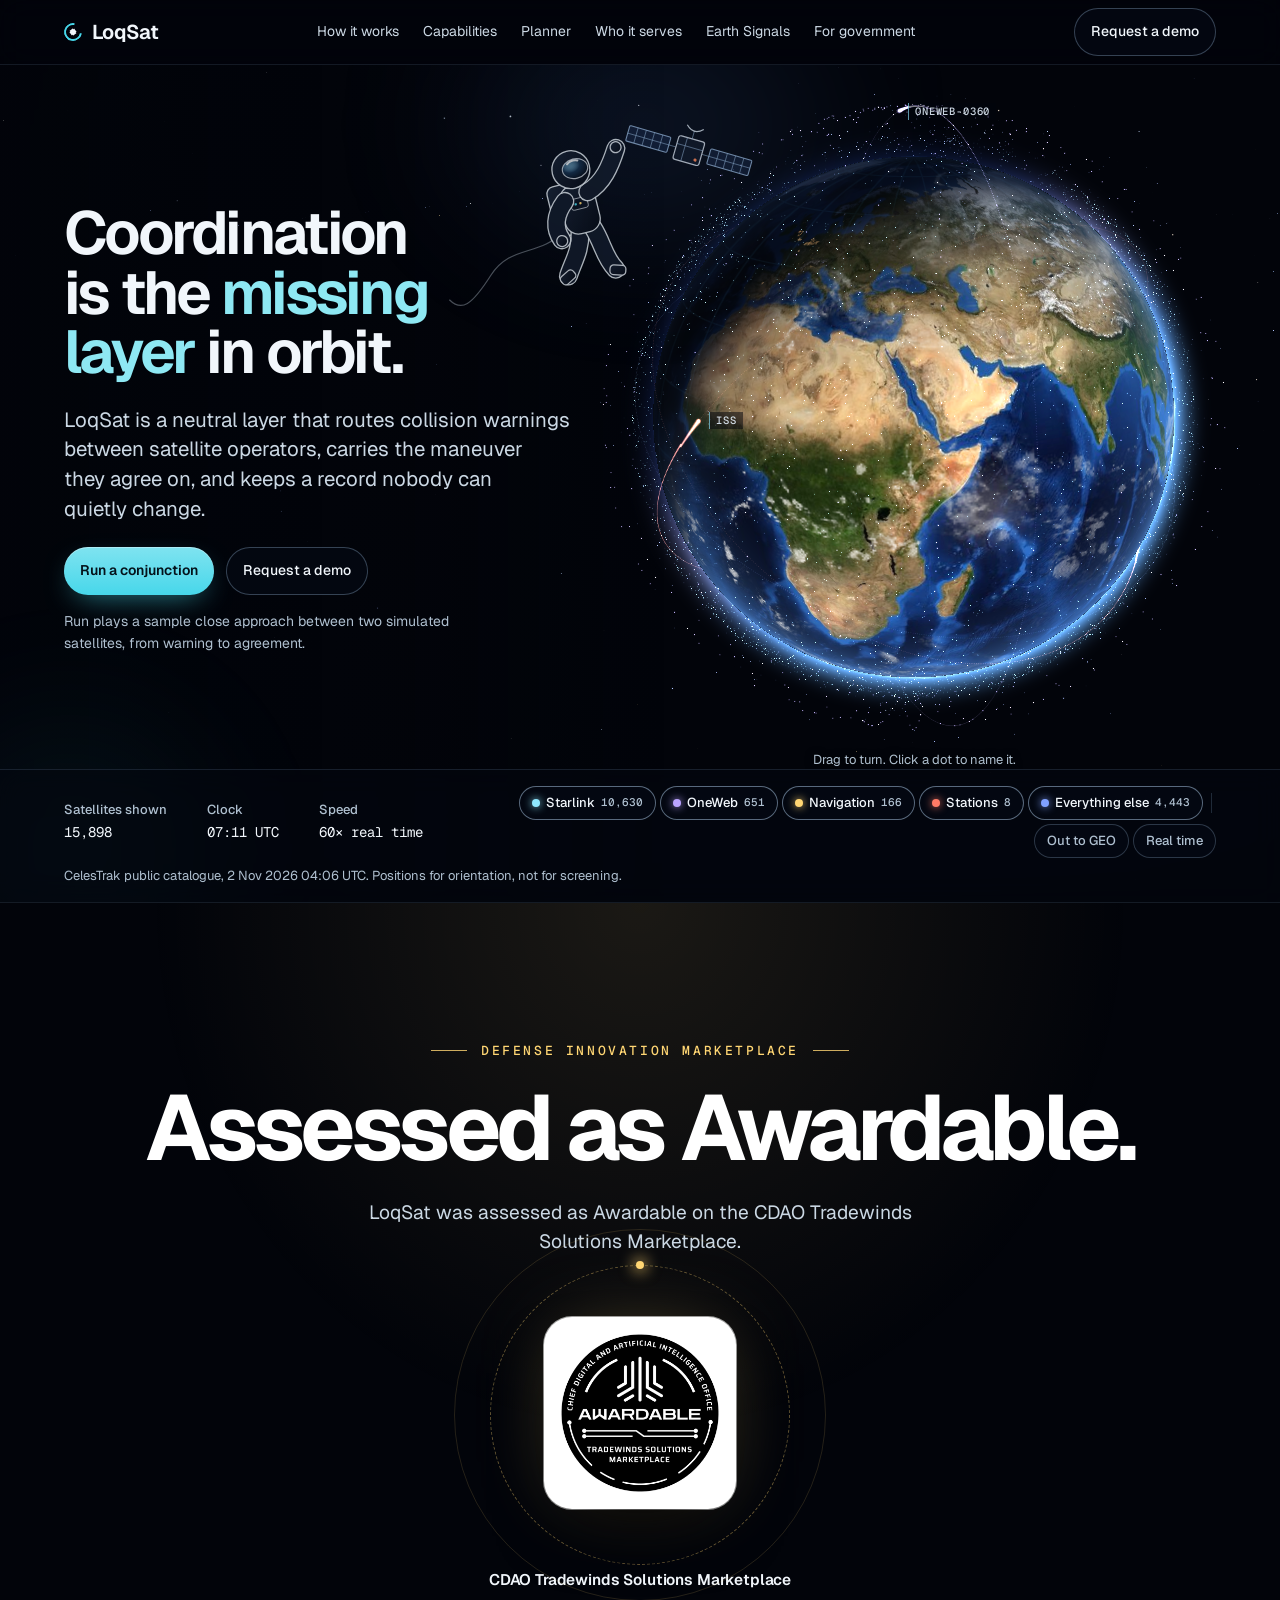
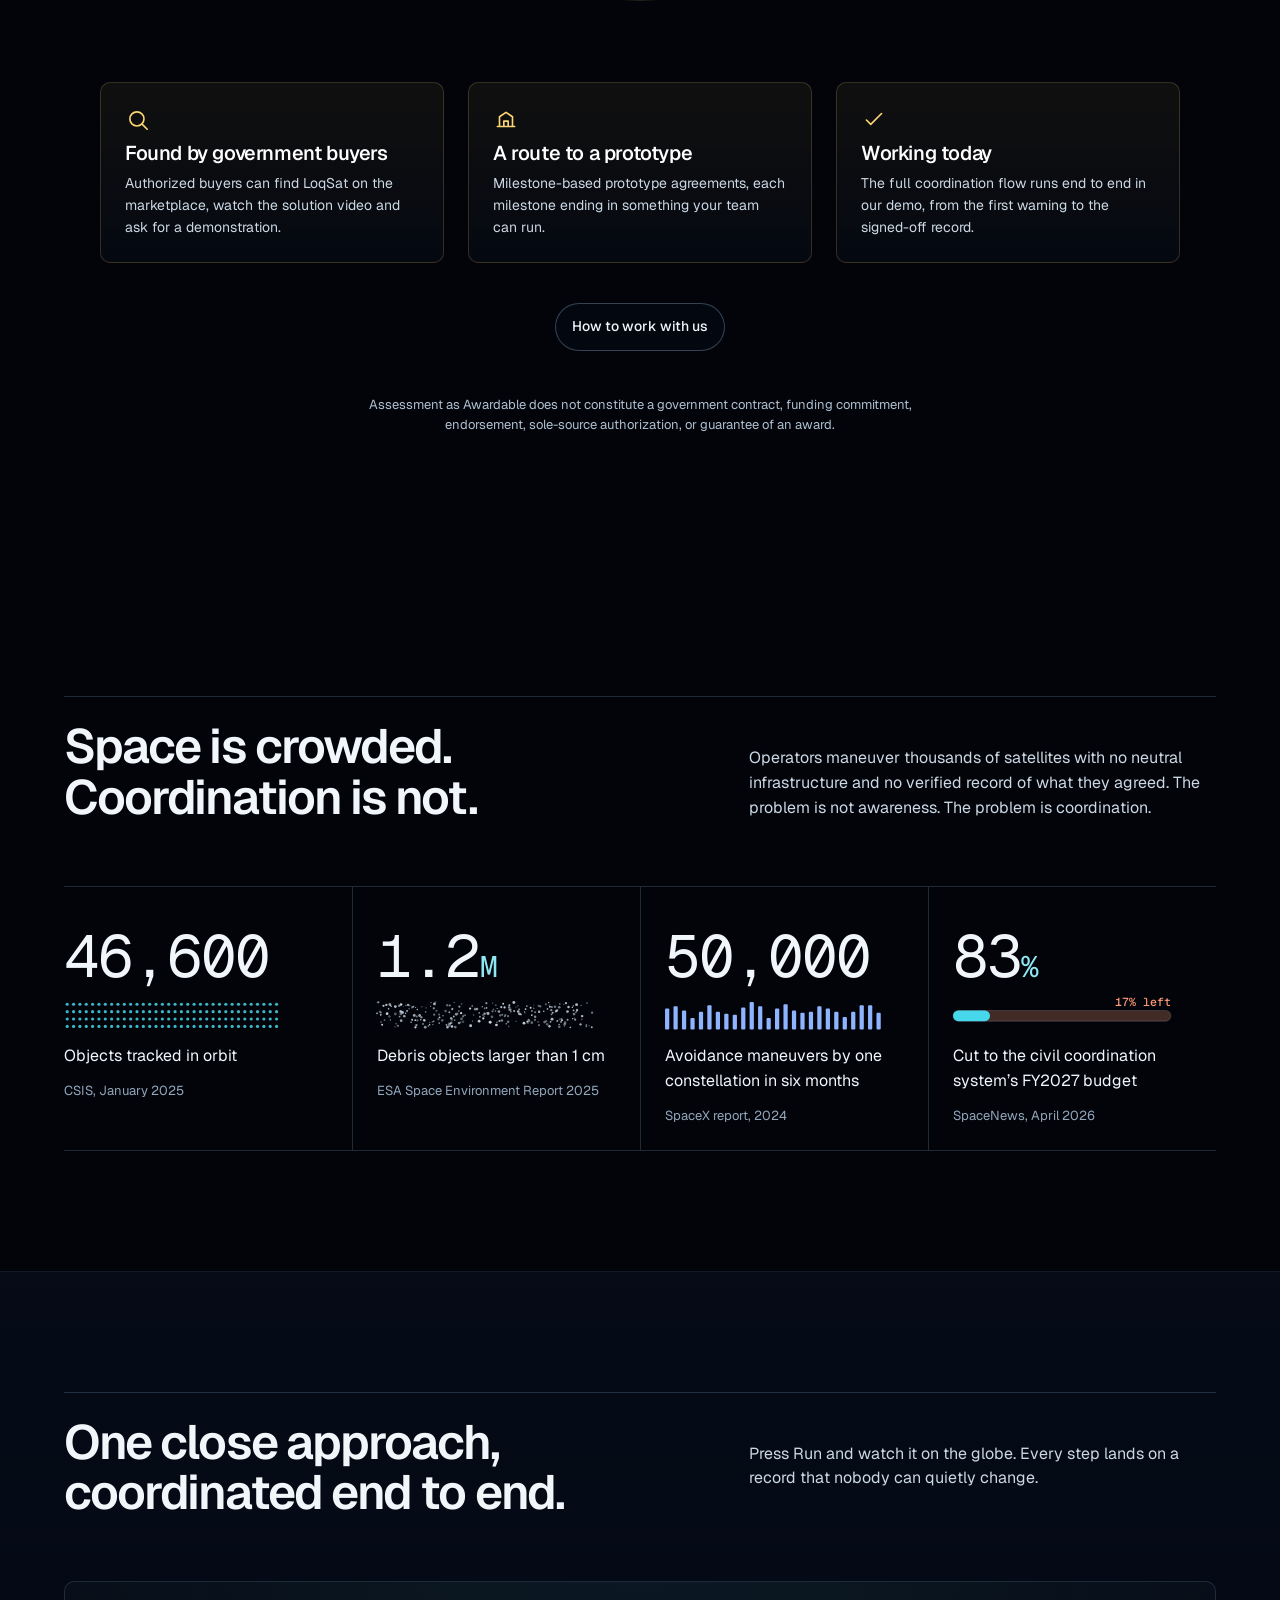
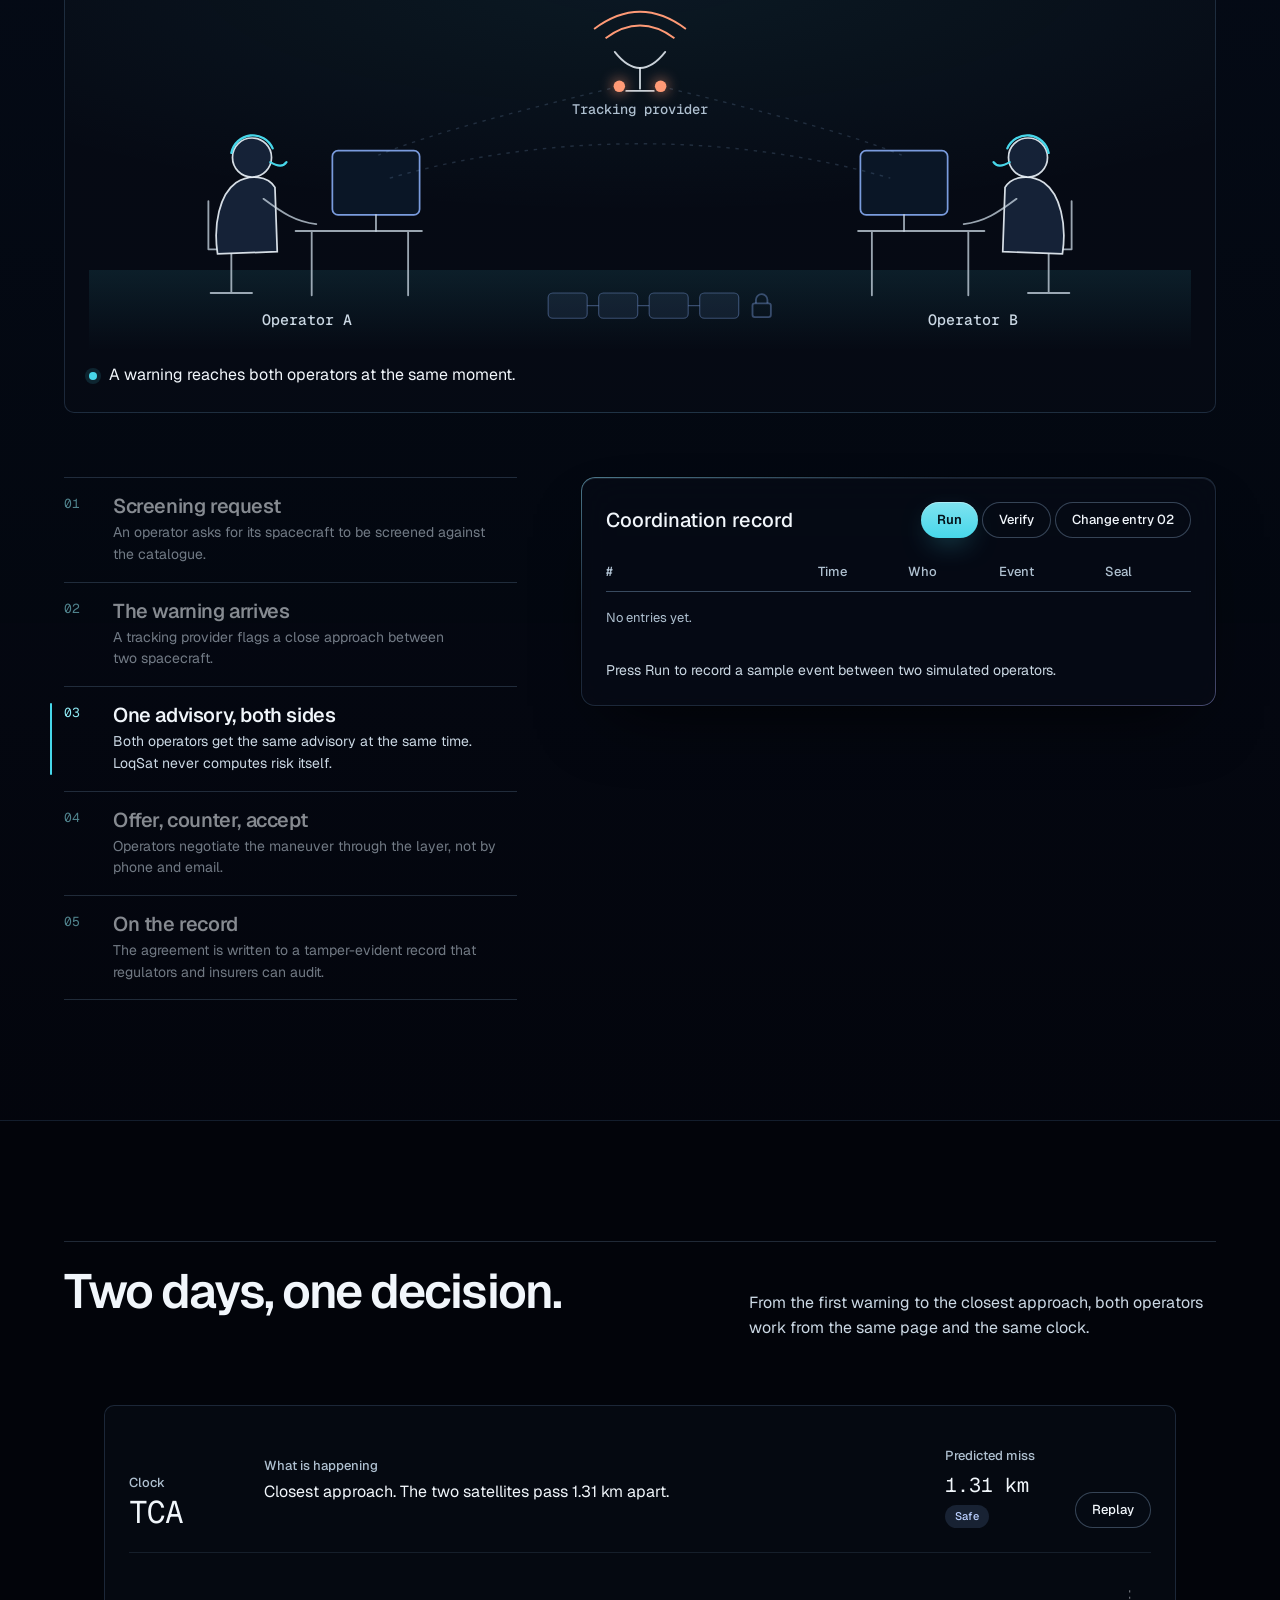
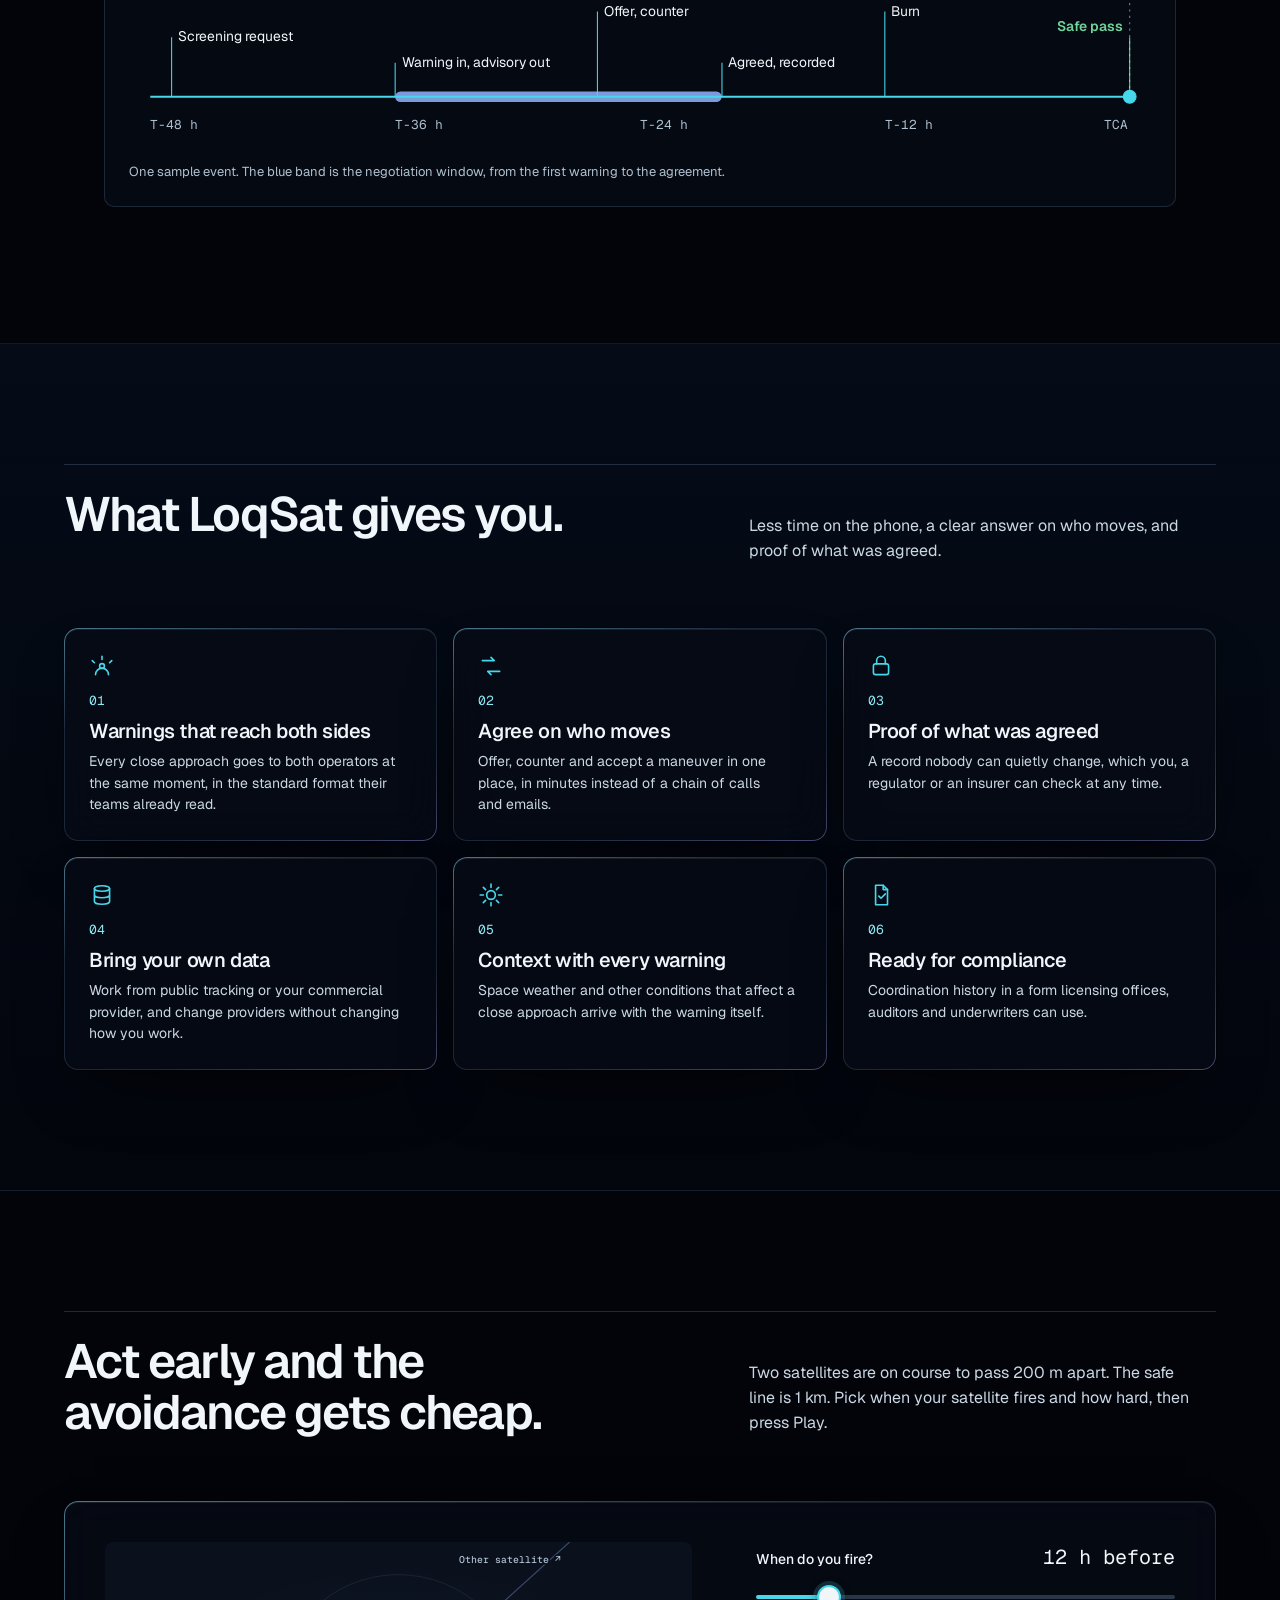
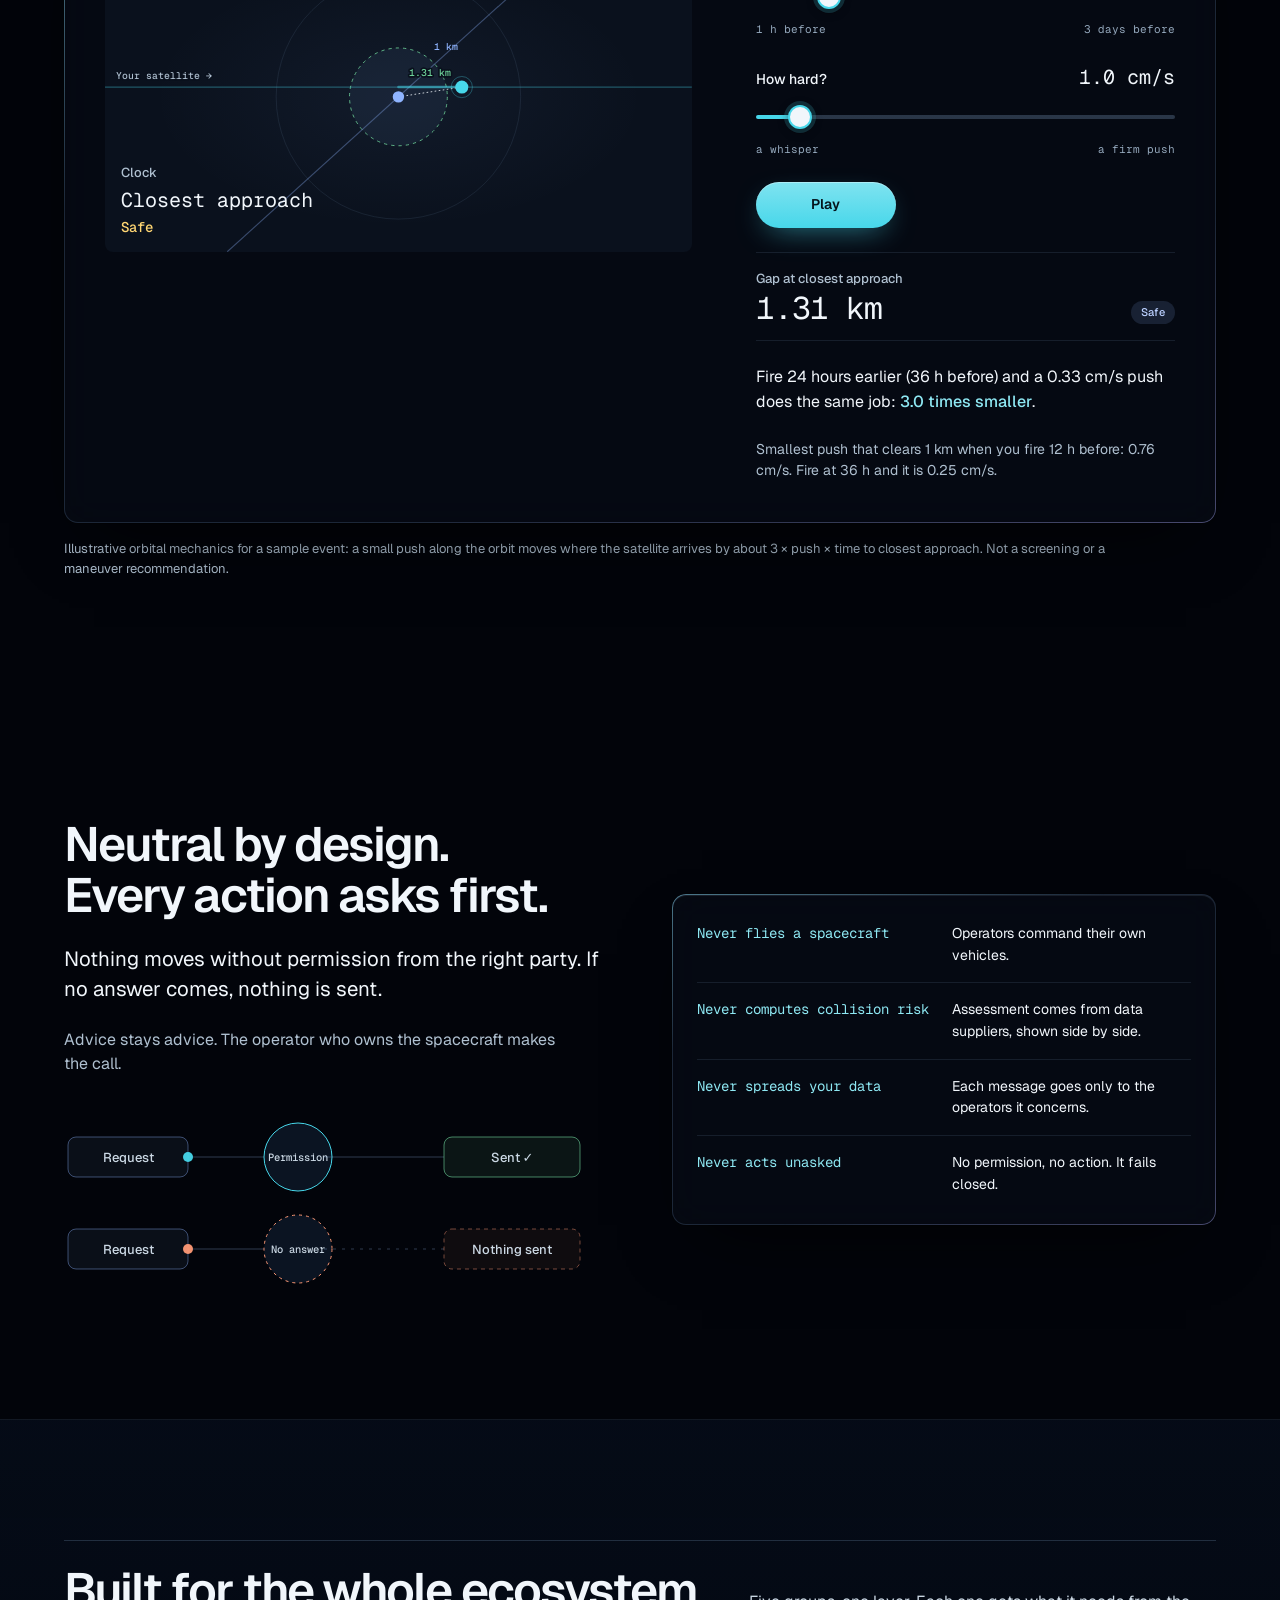
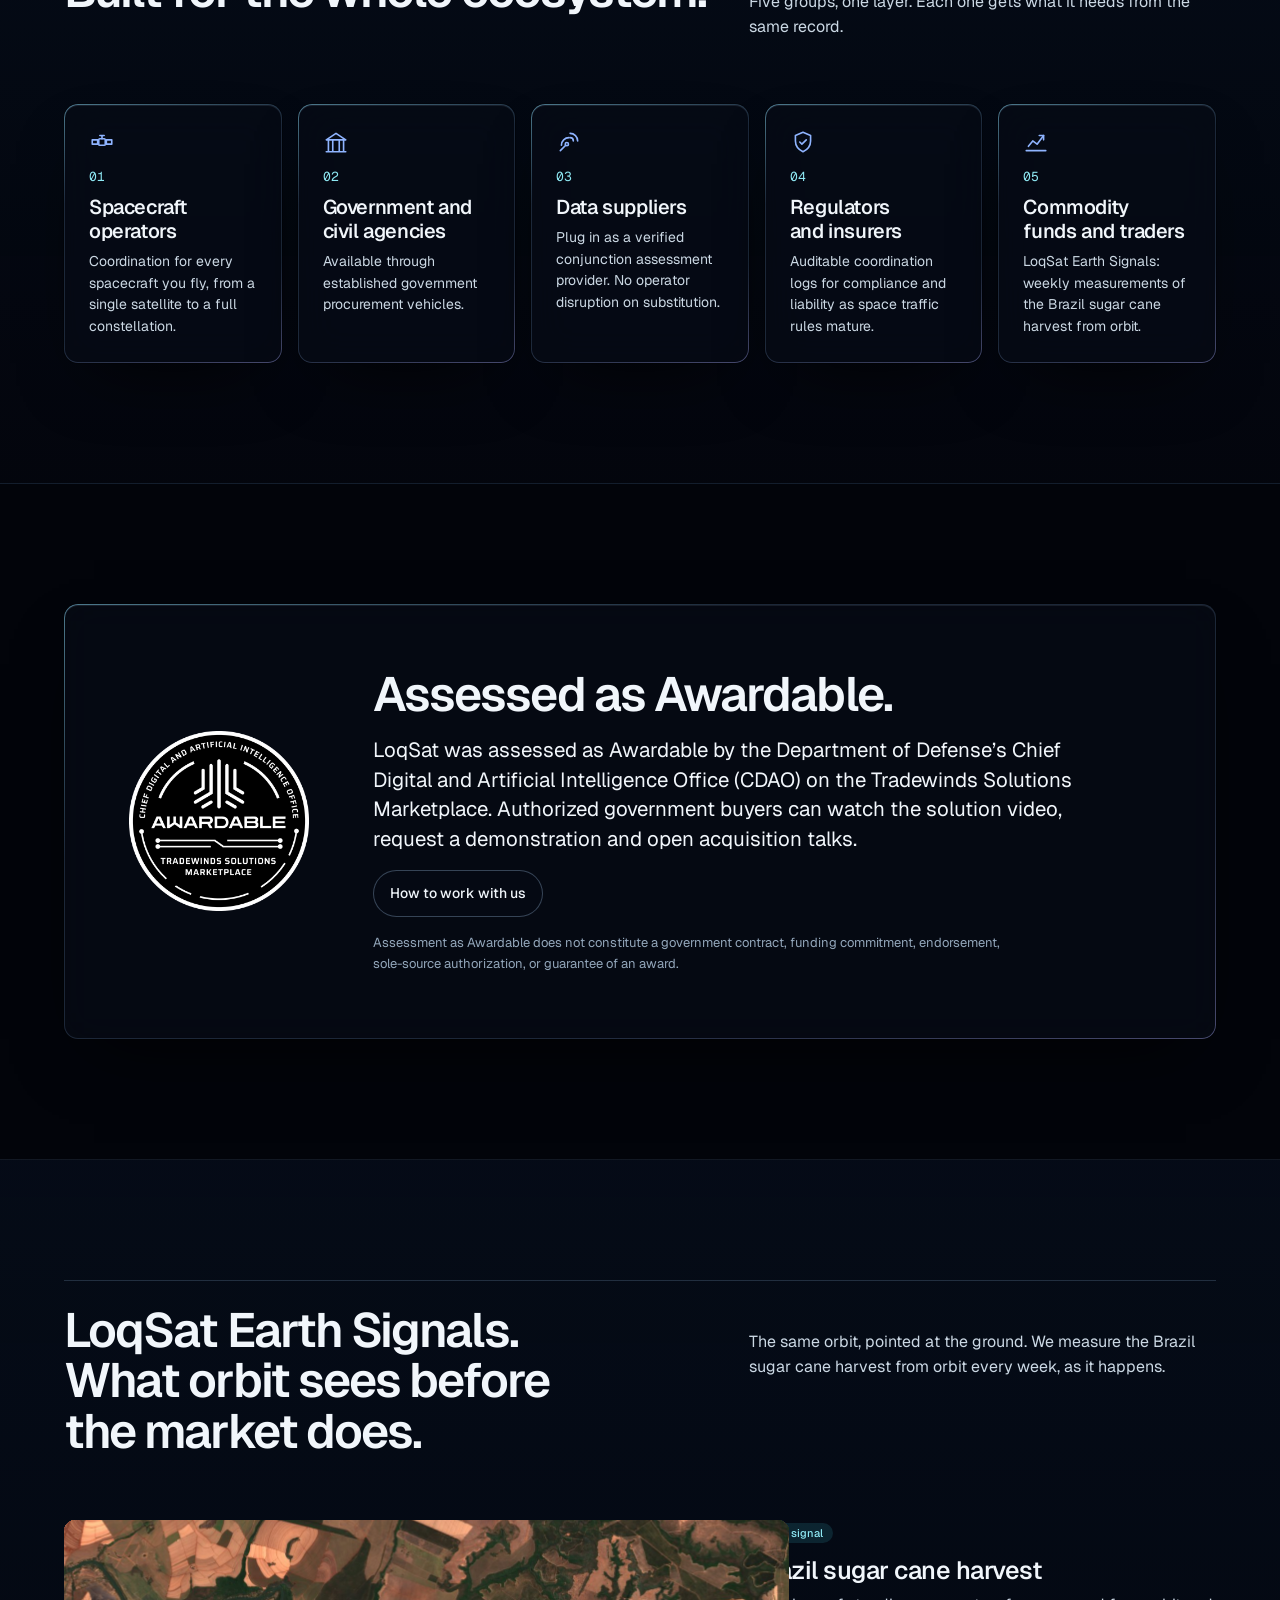
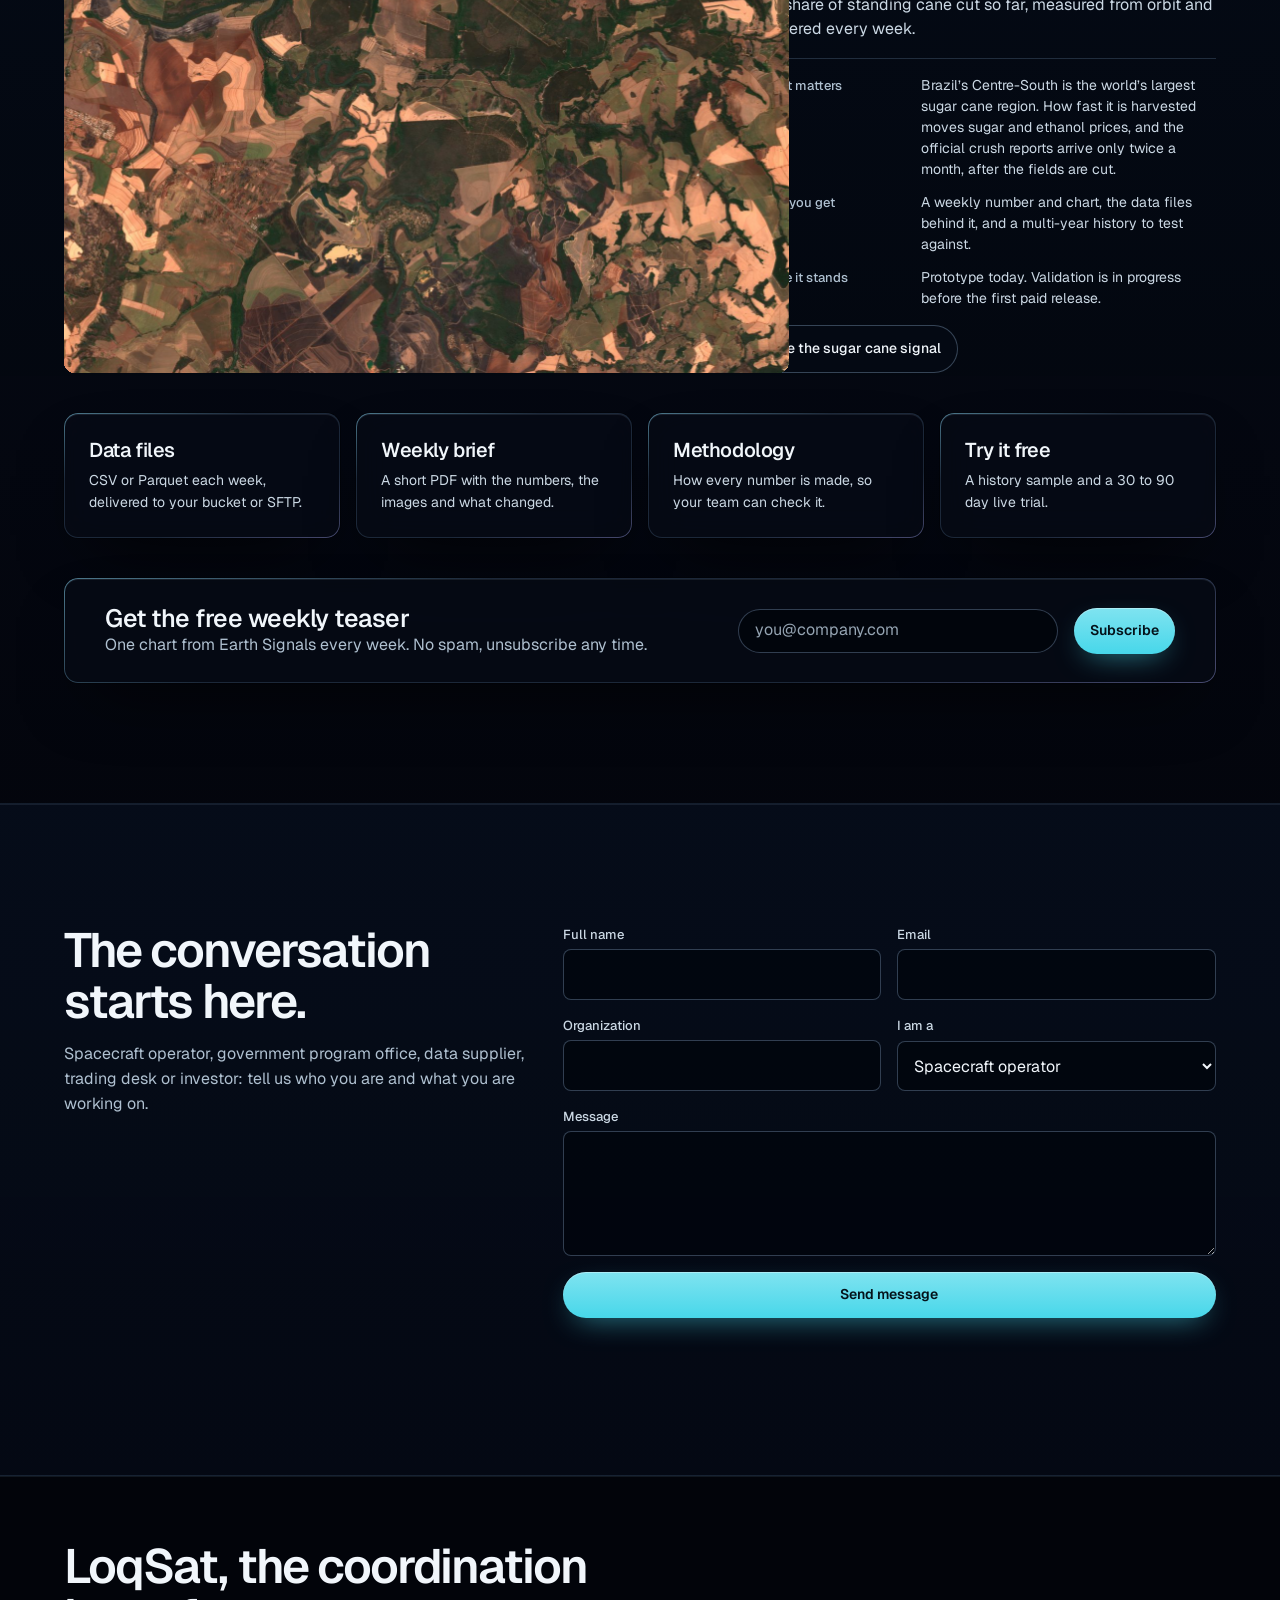
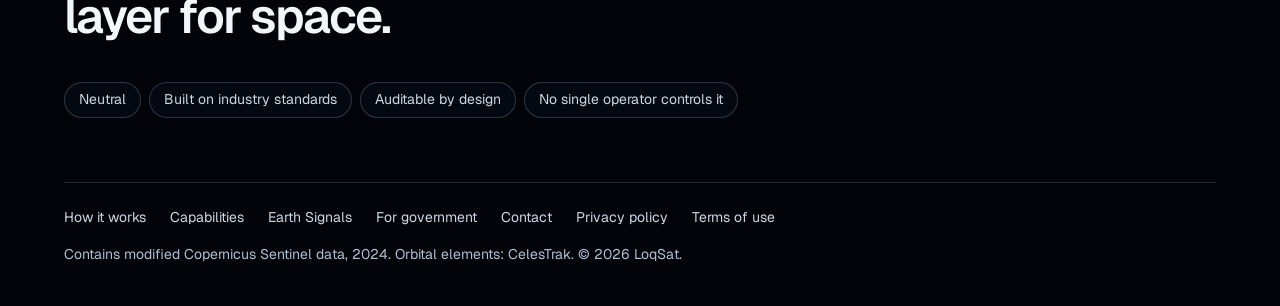
==== index.html @ 79ad4195 "Preview: livelier homepage, fuller government and Earth Signals pages (loqsat-platform PR #17)" ====
<!doctype html>
<html lang="en">
<head>
<meta charset="utf-8">
<meta name="viewport" content="width=device-width, initial-scale=1, viewport-fit=cover">
<meta name="theme-color" content="#02040a">
<meta name="description" content="LoqSat is a neutral coordination layer for space: collision warnings routed, maneuvers agreed, every step on the record. Plus LoqSat Earth Signals, weekly measurements of the Earth from orbit.">
<link rel="preconnect" href="https://fonts.googleapis.com">
<link rel="stylesheet" href="https://fonts.googleapis.com/css2?family=Geist:wght@400..700&family=Geist+Mono:wght@400;500&display=swap">
<link rel="icon" href="data:,">
<link rel="stylesheet" href="styles.css">
<title>LoqSat | The Coordination Layer for Space</title>
</head>
<body>

<a class="skip" href="#main">Skip to content</a>
<header class="nav">
  <div class="container">
    <a class="wordmark" href="index.html">LoqSat</a>
    <nav aria-label="Main"><ul>
      <li><a href="#how">How it works</a></li>
      <li><a href="index.html#platform">Capabilities</a></li>
      <li><a href="#plan">Planner</a></li>
      <li><a href="#who">Who it serves</a></li>
      <li><a href="signals.html">Earth Signals</a></li>
      <li><a href="government.html">For government</a></li>
    </ul></nav>
    <a class="btn" href="#contact">Request a demo</a>
  </div>
</header>

<main id="main">
  <!-- HERO -->
  <section class="hero" aria-labelledby="hero-h">
    <div class="hero-art" aria-hidden="true">
      <div class="haze haze--a"></div><div class="haze haze--b"></div>
      <svg class="spacewalk" viewBox="0 0 440 340" focusable="false">
        <defs>
          <radialGradient id="visor" cx="35%" cy="30%" r="80%"><stop offset="0" stop-color="#8fd9ff" stop-opacity="0.55"/><stop offset="0.45" stop-color="#16324f"/><stop offset="1" stop-color="#050a14"/></radialGradient>
          <linearGradient id="suit" x1="0" y1="0" x2="1" y2="1"><stop offset="0" stop-color="#1a2638"/><stop offset="1" stop-color="#070d18"/></linearGradient>
          <path id="arm-r" d="M20 -12 C 48 -20 66 -44 82 -70"/>
          <path id="arm-l" d="M-20 -6 C -42 12 -48 34 -40 54"/>
          <path id="leg-r" d="M14 46 C 24 76 20 98 34 122"/>
          <path id="leg-l" d="M-8 48 C -14 78 -30 92 -44 114"/>
        </defs>
        <g class="tether"><path d="M128 228 C 86 270 40 250 8 300 S -40 360 -60 340"/></g>
        <g class="sat-float"><g transform="translate(332 96) rotate(16)">
          <g class="panel"><rect x="-104" y="-13" width="70" height="26" rx="2"/><path d="M-90 -13v26M-76 -13v26M-62 -13v26M-48 -13v26M-104 0h70"/></g>
          <g class="panel"><rect x="34" y="-13" width="70" height="26" rx="2"/><path d="M48 -13v26M62 -13v26M76 -13v26M90 -13v26M34 0h70"/></g>
          <path class="line" d="M-34 0h12M22 0h12"/>
          <rect class="body" x="-22" y="-20" width="44" height="40" rx="4"/>
          <path class="line" d="M-22 -6h44M-8 -20v40"/>
          <path class="line" d="M0 -20v-14"/><path class="dish" d="M-14 -40 Q0 -26 14 -40"/>
          <circle class="blink" cx="14" cy="12" r="2.6"/>
        </g></g>
        <g class="astro-float"><g transform="translate(150 180) rotate(-14)">
          <rect class="pack" x="-46" y="-34" width="64" height="84" rx="12"/>
          <use href="#leg-l" class="tube-o"/><use href="#leg-l" class="tube-i"/>
          <use href="#leg-r" class="tube-o"/><use href="#leg-r" class="tube-i"/>
          <rect class="boot" x="-58" y="108" width="26" height="16" rx="6" transform="rotate(-28 -45 116)"/>
          <rect class="boot" x="24" y="116" width="26" height="16" rx="6" transform="rotate(18 37 124)"/>
          <rect class="torso" x="-28" y="-28" width="58" height="80" rx="22"/>
          <rect class="panel-c" x="-12" y="-6" width="28" height="18" rx="4"/>
          <circle class="led" cx="-4" cy="3" r="2"/><circle class="led led--b" cx="4" cy="3" r="2"/>
          <use href="#arm-l" class="tube-o"/><use href="#arm-l" class="tube-i"/>
          <circle class="glove" cx="-40" cy="56" r="9"/>
          <g class="reach"><use href="#arm-r" class="tube-o"/><use href="#arm-r" class="tube-i"/><circle class="glove" cx="82" cy="-72" r="9"/></g>
          <circle class="helmet" cx="2" cy="-54" r="31"/>
          <ellipse class="visor" cx="9" cy="-54" rx="21" ry="16" fill="url(#visor)"/>
          <path class="glint" d="M-2 -64 Q6 -70 16 -66"/>
        </g></g>
        <g class="specks"><circle cx="40" cy="40" r="1.4"/><circle cx="250" cy="22" r="1"/><circle cx="410" cy="200" r="1.3"/><circle cx="300" cy="300" r="1"/><circle cx="90" cy="120" r="0.9"/></g>
      </svg>
    </div>
    <div class="container hero-grid">
      <div class="hero-copy">
        <h1 id="hero-h">Coordination is the <em>missing layer</em> in orbit.</h1>
        <p class="lead">LoqSat is a neutral layer that routes collision warnings between satellite operators, carries the maneuver they agree on, and keeps a record nobody can quietly change.</p>
        <div class="actions">
          <button class="btn btn--primary" type="button" data-run>Run a conjunction</button>
          <a class="btn" href="#contact">Request a demo</a>
        </div>
        <p class="run-note">Run plays a sample close approach between two simulated satellites, from warning to agreement.</p>
      </div>
      <div class="globe-wrap" id="globe-wrap">
        <canvas id="globe" tabindex="0" role="img" aria-label="A 3D Earth with every active satellite in the public CelesTrak catalogue, lit by the real position of the sun. Drag or use the arrow keys to turn it. Click a dot to name it."></canvas>
        <div class="tag" id="tag" aria-live="polite"></div>
        <div class="globe-caption" id="globe-caption" aria-live="polite"><span class="step" id="cap-step"></span><span class="now" id="cap-now"></span><span class="key"><i aria-hidden="true"></i>Closest approach</span></div>
        <p class="globe-fallback">This view needs WebGL.</p>
        <p class="globe-hint">Drag to turn. Click a dot to name it.</p>
      </div>
    </div>
    <div class="hero-bar">
      <div class="container">
        <div class="bar-stats" aria-live="polite">
          <div><span class="label">Satellites shown</span><span class="measure" id="globe-count">0</span></div>
          <div><span class="label">Clock</span><span class="measure" id="globe-clock">00:00 UTC</span></div>
          <div><span class="label">Speed</span><span class="measure" id="globe-speed">60× real time</span></div>
        </div>
        <div class="chips" role="group" aria-label="Satellite groups">
          <button class="chip" type="button" data-group="starlink" aria-pressed="true" style="--dot: #8FE8FF">Starlink <span class="measure"></span></button>
          <button class="chip" type="button" data-group="oneweb" aria-pressed="true" style="--dot: #BAA3FF">OneWeb <span class="measure"></span></button>
          <button class="chip" type="button" data-group="nav" aria-pressed="true" style="--dot: #FFD673">Navigation <span class="measure"></span></button>
          <button class="chip" type="button" data-group="stations" aria-pressed="true" style="--dot: #FF7A66">Stations <span class="measure"></span></button>
          <button class="chip" type="button" data-group="other" aria-pressed="true" style="--dot: #7FA0FF">Everything else <span class="measure"></span></button>
          <span class="chip-sep" aria-hidden="true"></span>
          <button class="chip chip--plain" type="button" data-far aria-pressed="false">Out to GEO</button>
          <button class="chip chip--plain" type="button" data-speed aria-pressed="false">Real time</button>
        </div>
        <p class="bar-note">CelesTrak public catalogue, 2 Nov 2026 04:06 UTC. Positions for orientation, not for screening.</p>
      </div>
    </div>
  </section>

  <!-- AWARDABLE BAND -->
  <section class="awardable" aria-labelledby="awardable-h">
    <canvas class="gold-dust" aria-hidden="true"></canvas>
    <div class="container awardable-inner">
      <p class="awardable-kicker" data-reveal>Defense innovation marketplace</p>
      <h2 class="awardable-h" id="awardable-h" data-reveal>Assessed as Awardable.</h2>
      <p class="awardable-lead" data-reveal="2">LoqSat was assessed as Awardable on the CDAO Tradewinds Solutions Marketplace.</p>
      <a class="awardable-badge" href="https://www.tradewindai.com" target="_blank" rel="noopener" data-reveal="2">
        <span class="badge-orbit" aria-hidden="true"><i></i><i></i><b></b></span>
        <span class="badge-tile"><img src="badge-tradewinds-awardable.png" width="196" height="196" alt="Awardable badge, CDAO Tradewinds Solutions Marketplace"></span>
        <span class="awardable-name">CDAO Tradewinds Solutions Marketplace</span>
      </a>
      <div class="award-facts" data-stagger>
        <div><span class="af-icon" aria-hidden="true"><svg viewBox="0 0 24 24"><circle cx="11" cy="11" r="6.5"/><path d="M16 16l4.5 4.5"/></svg></span><h3>Found by government buyers</h3><p>Authorized buyers can find LoqSat on the marketplace, watch the solution video and ask for a demonstration.</p></div>
        <div><span class="af-icon" aria-hidden="true"><svg viewBox="0 0 24 24"><path d="M4 18h16M6 18V9l6-4 6 4v9M10 18v-5h4v5"/></svg></span><h3>A route to a prototype</h3><p>Milestone-based prototype agreements, each milestone ending in something your team can run.</p></div>
        <div><span class="af-icon" aria-hidden="true"><svg viewBox="0 0 24 24"><path d="M5 12l4 4 10-10"/></svg></span><h3>Working today</h3><p>The full coordination flow runs end to end in our demo, from the first warning to the signed-off record.</p></div>
      </div>
      <a class="btn award-cta" href="government.html" data-reveal="3">How to work with us</a>
      <p class="awardable-fine" data-reveal="3">Assessment as Awardable does not constitute a government contract, funding commitment, endorsement, sole-source authorization, or guarantee of an award.</p>
    </div>
  </section>

  <!-- FIGURES -->
  <section class="section" aria-labelledby="problem-h">
    <div class="container">
      <div class="section-head" data-reveal>
        <h2 id="problem-h">Space is crowded. Coordination is not.</h2>
        <p>Operators maneuver thousands of satellites with no neutral infrastructure and no verified record of what they agreed. The problem is not awareness. The problem is coordination.</p>
      </div>
      <div class="figures figures--4" data-reveal="2">
        <div><span class="big">46,600</span><span class="viz" data-viz="dots" aria-hidden="true"></span><span>Objects tracked in orbit</span><span class="src">CSIS, January 2025</span></div>
        <div><span class="big">1.2<small>M</small></span><span class="viz" data-viz="dust" aria-hidden="true"></span><span>Debris objects larger than 1 cm</span><span class="src">ESA Space Environment Report 2025</span></div>
        <div><span class="big">50,000</span><span class="viz" data-viz="ticks" aria-hidden="true"></span><span>Avoidance maneuvers by one constellation in six months</span><span class="src">SpaceX report, 2024</span></div>
        <div><span class="big">83<small>%</small></span><span class="viz" data-viz="cut" aria-hidden="true"></span><span>Cut to the civil coordination system’s FY2027 budget</span><span class="src">SpaceNews, April 2026</span></div>
      </div>
    </div>
  </section>

  <!-- HOW: the record -->
  <section class="section section--tint" id="how" aria-labelledby="how-h">
    <div class="container">
      <div class="section-head" data-reveal>
        <h2 id="how-h">One close approach, coordinated end to end.</h2>
        <p>Press Run and watch it on the globe. Every step lands on a record that nobody can quietly change.</p>
      </div>
      <figure class="ops-scene" data-reveal="2">
        <svg id="ops" viewBox="0 0 960 300" role="img" aria-labelledby="ops-t">
          <title id="ops-t">Two satellite operators at their consoles. A warning reaches both at the same moment, they trade an offer and a counter, accept, and the agreement is sealed onto a shared record.</title>
          <defs>
            <linearGradient id="ops-floor" x1="0" x2="0" y1="0" y2="1"><stop offset="0" stop-color="#47D7EA" stop-opacity="0.10"/><stop offset="1" stop-color="#47D7EA" stop-opacity="0"/></linearGradient>
            <g id="op-figure">
              <path d="M-46 62 h40 M-26 62 v38 M-44 100 h36 M-46 20 v42" fill="none" stroke="#CBD8E4" stroke-opacity="0.75" stroke-width="1.6" stroke-linecap="round" stroke-linejoin="round"/>
              <path d="M-38 66 C -42 40 -36 14 -22 4 C -10 -4 6 -2 12 8 L 14 64 Z" fill="#152237" stroke="#EBF3FA" stroke-opacity="0.9" stroke-width="1.5"/>
              <path d="M2 18 C 18 30 30 38 48 40" fill="none" stroke="#CBD8E4" stroke-opacity="0.75" stroke-width="1.6" stroke-linecap="round" stroke-linejoin="round"/>
              <circle cx="-8" cy="-18" r="17" fill="#152237" stroke="#EBF3FA" stroke-opacity="0.9" stroke-width="1.5"/>
              <path d="M-26 -22 A 19 19 0 0 1 10 -26 M8 -14 q 10 6 14 0" fill="none" stroke="#47D7EA" stroke-width="2" stroke-linecap="round"/>
              <path d="M30 46 h110 M44 46 v56 M128 46 v56" fill="none" stroke="#CBD8E4" stroke-opacity="0.75" stroke-width="1.6" stroke-linecap="round" stroke-linejoin="round"/>
              <rect x="62" y="-24" width="76" height="56" rx="5" fill="#0A1626" stroke="#8FB4FF" stroke-opacity="0.85" stroke-width="1.5"/>
              <path d="M100 32 v14" fill="none" stroke="#CBD8E4" stroke-opacity="0.75" stroke-width="1.6" stroke-linecap="round" stroke-linejoin="round"/>
            </g>
          </defs>
          <rect x="0" y="230" width="960" height="70" fill="url(#ops-floor)"/>
          <g class="provider" transform="translate(480 46)">
            <path class="dish" d="M-22 -6 Q0 22 22 -6"/><path class="stand" d="M0 8 v18 M-12 28 h24"/>
            <path class="pulse" d="M-30 -18 Q0 -40 30 -18"/><path class="pulse p2" d="M-40 -26 Q0 -56 40 -26"/>
            <text y="48" text-anchor="middle">Tracking provider</text>
          </g>
          <g transform="translate(150 150)"><use href="#op-figure"/><g class="scr" id="scr-a" transform="translate(100 4)"><path class="warn" d="M0 -14 L13 9 H-13 Z"/><path class="ok" d="M-11 0 l7 7 l14 -14"/></g><text class="who" x="40" y="128" text-anchor="middle">Operator A</text></g>
          <g transform="translate(810 150) scale(-1 1)"><use href="#op-figure"/><g class="scr" id="scr-b" transform="translate(100 4) scale(-1 1)"><path class="warn" d="M0 -14 L13 9 H-13 Z"/><path class="ok" d="M-11 0 l7 7 l14 -14"/></g></g>
          <text class="who" x="770" y="278" text-anchor="middle">Operator B</text>
          <path id="ops-pa" class="route" d="M462 70 C 380 90 300 110 252 130"/>
          <path id="ops-pb" class="route" d="M498 70 C 580 90 660 110 708 130"/>
          <path id="ops-ab" class="route route--talk" d="M262 150 C 400 110 560 110 698 150"/>
          <circle class="pkt" id="pkt-a" r="5"/><circle class="pkt" id="pkt-b" r="5"/>
          <g class="bubble" id="bub"><rect x="-44" y="-14" width="88" height="28" rx="14"/><text y="5" text-anchor="middle" id="bub-t">Offer</text></g>
          <g class="chain" transform="translate(400 250)">
            <rect class="blk" x="0" y="0" width="34" height="22" rx="4"/><rect class="blk" x="44" y="0" width="34" height="22" rx="4"/><rect class="blk" x="88" y="0" width="34" height="22" rx="4"/><rect class="blk" x="132" y="0" width="34" height="22" rx="4"/>
            <path class="link" d="M34 11 h10 M78 11 h10 M122 11 h10"/>
            <g class="lock" transform="translate(178 2)"><rect x="0" y="7" width="16" height="12" rx="2"/><path d="M3 7 v-3 a5 5 0 0 1 10 0 v3"/></g>
          </g>
        </svg>
        <figcaption class="ops-cap" aria-live="off"><span class="measure" id="ops-step">01</span> <span id="ops-say">A warning reaches both operators at the same moment.</span></figcaption>
      </figure>
      <div class="how" data-reveal="2">
        <ol class="flow" data-stagger>
          <li><span class="n measure">01</span><div><h3>Screening request</h3><p>An operator asks for its spacecraft to be screened against the catalogue.</p></div></li>
          <li><span class="n measure">02</span><div><h3>The warning arrives</h3><p>A tracking provider flags a close approach between two spacecraft.</p></div></li>
          <li><span class="n measure">03</span><div><h3>One advisory, both sides</h3><p>Both operators get the same advisory at the same time. LoqSat never computes risk itself.</p></div></li>
          <li><span class="n measure">04</span><div><h3>Offer, counter, accept</h3><p>Operators negotiate the maneuver through the layer, not by phone and email.</p></div></li>
          <li><span class="n measure">05</span><div><h3>On the record</h3><p>The agreement is written to a tamper-evident record that regulators and insurers can audit.</p></div></li>
        </ol>
        <div class="card record">
          <div class="record-head">
            <p class="title">Coordination record</p>
            <div class="record-actions">
              <button class="btn btn--sm btn--primary" type="button" data-run>Run</button>
              <button class="btn btn--sm" type="button" data-verify>Verify</button>
              <button class="btn btn--sm" type="button" data-tamper>Change entry 02</button>
            </div>
          </div>
          <div class="table-wrap" tabindex="0" role="region" aria-label="Coordination record entries">
            <table>
              <thead><tr><th>#</th><th>Time</th><th>Who</th><th>Event</th><th>Seal</th></tr></thead>
              <tbody id="record-list"></tbody>
            </table>
          </div>
          <p class="state" id="record-state" role="status">Press Run to record a sample event between two simulated operators.</p>
        </div>
      </div>
    </div>
  </section>

  <!-- TWO ROLES -->
  <section class="section" aria-labelledby="time-h">
    <div class="container">
      <div class="section-head" data-reveal>
        <h2 id="time-h">Two days, one decision.</h2>
        <p>From the first warning to the closest approach, both operators work from the same page and the same clock.</p>
      </div>
      <figure class="timeline story" data-reveal="3" aria-label="Timeline of one coordination event">
        <div class="story-read">
          <div><span class="label">Clock</span><span class="measure story-clock" id="st-clock">T-48 h</span></div>
          <div class="story-now"><span class="label">What is happening</span><span id="st-say">A routine screening request goes in.</span></div>
          <div><span class="label">Predicted miss</span><span class="measure" id="st-miss">182 m</span> <span class="status warn" id="st-verdict">Too close</span></div>
          <button class="btn btn--sm" type="button" id="st-play">Replay</button>
        </div>
        <svg id="story" viewBox="0 0 960 170" role="img" aria-label="One coordination event on a 48 hour clock: screening request at 47 hours out, warning and advisory at 36 hours, offer and counter at 26 hours, agreement recorded at 20 hours, burn at 12 hours, then a safe pass at closest approach.">
          <line x1="20" y1="120" x2="940" y2="120" stroke="var(--color-rule)"/>
          <rect id="st-band" x="250" y="115" width="0" height="10" rx="5" fill="var(--color-accent-2)" opacity="0.85"/>
          <line id="st-prog" x1="20" y1="120" x2="20" y2="120" stroke="var(--color-accent)" stroke-width="2"/>
          <g fill="var(--color-muted)" font-family="var(--font-outlier)" font-size="12">
            <text x="20" y="150">T-48 h</text><text x="250" y="150">T-36 h</text><text x="480" y="150">T-24 h</text><text x="710" y="150">T-12 h</text><text x="916" y="150">TCA</text>
          </g>
          <g class="ms" data-at="1"><line x1="40" y1="64" x2="40" y2="120"/><text x="46" y="68">Screening request</text></g>
          <g class="ms" data-at="12"><line x1="250" y1="88" x2="250" y2="120"/><text x="256" y="92">Warning in, advisory out</text></g>
          <g class="ms" data-at="22"><line x1="440" y1="40" x2="440" y2="120"/><text x="446" y="44">Offer, counter</text></g>
          <g class="ms" data-at="28"><line x1="557" y1="88" x2="557" y2="120"/><text x="563" y="92">Agreed, recorded</text></g>
          <g class="ms" data-at="36"><line x1="710" y1="40" x2="710" y2="120"/><text x="716" y="44">Burn</text></g>
          <g class="ms ms--end" data-at="48"><line x1="940" y1="64" x2="940" y2="120"/><text x="934" y="58" text-anchor="end">Safe pass</text></g>
          <g id="st-head"><line x1="0" y1="20" x2="0" y2="128" stroke="var(--color-ink)" stroke-opacity="0.5" stroke-dasharray="2 4"/><circle cx="0" cy="120" r="6" fill="var(--color-accent)"/><circle class="st-ping" cx="0" cy="120" r="6" fill="none" stroke="var(--color-accent)"/></g>
        </svg>
        <figcaption class="cap">One sample event. The blue band is the negotiation window, from the first warning to the agreement.</figcaption>
      </figure>
    </div>
  </section>

  <!-- CAPABILITIES -->
  <section class="section section--tint" id="platform" aria-labelledby="platform-h">
    <div class="container">
      <div class="section-head" data-reveal>
        <h2 id="platform-h">What LoqSat gives you.</h2>
        <p>Less time on the phone, a clear answer on who moves, and proof of what was agreed.</p>
      </div>
      <div class="caps caps--3" data-stagger>
        <article class="cap-card card"><span class="ic" aria-hidden="true"><svg viewBox="0 0 24 24"><path d="M12 3v3M5 9l-2-2M19 9l2-2"/><path d="M6 20a6 6 0 0 1 12 0"/><circle cx="12" cy="12" r="2.2"/></svg></span><span class="measure n">01</span><h3>Warnings that reach both sides</h3><p>Every close approach goes to both operators at the same moment, in the standard format their teams already read.</p></article>
        <article class="cap-card card"><span class="ic" aria-hidden="true"><svg viewBox="0 0 24 24"><path d="M4 7h11l-3-3M20 17H9l3 3"/></svg></span><span class="measure n">02</span><h3>Agree on who moves</h3><p>Offer, counter and accept a maneuver in one place, in minutes instead of a chain of calls and emails.</p></article>
        <article class="cap-card card"><span class="ic" aria-hidden="true"><svg viewBox="0 0 24 24"><rect x="5" y="10" width="14" height="10" rx="2"/><path d="M8 10V7a4 4 0 0 1 8 0v3"/></svg></span><span class="measure n">03</span><h3>Proof of what was agreed</h3><p>A record nobody can quietly change, which you, a regulator or an insurer can check at any time.</p></article>
        <article class="cap-card card"><span class="ic" aria-hidden="true"><svg viewBox="0 0 24 24"><ellipse cx="12" cy="6" rx="7" ry="2.5"/><path d="M5 6v6c0 1.4 3.1 2.5 7 2.5s7-1.1 7-2.5V6M5 12v6c0 1.4 3.1 2.5 7 2.5s7-1.1 7-2.5v-6"/></svg></span><span class="measure n">04</span><h3>Bring your own data</h3><p>Work from public tracking or your commercial provider, and change providers without changing how you work.</p></article>
        <article class="cap-card card"><span class="ic" aria-hidden="true"><svg viewBox="0 0 24 24"><circle cx="12" cy="12" r="4"/><path d="M12 2v3M12 19v3M2 12h3M19 12h3M4.9 4.9l2.1 2.1M17 17l2.1 2.1M4.9 19.1L7 17M17 7l2.1-2.1"/></svg></span><span class="measure n">05</span><h3>Context with every warning</h3><p>Space weather and other conditions that affect a close approach arrive with the warning itself.</p></article>
        <article class="cap-card card"><span class="ic" aria-hidden="true"><svg viewBox="0 0 24 24"><path d="M7 3h7l4 4v14H7z"/><path d="M14 3v4h4M10 13l2 2 4-4"/></svg></span><span class="measure n">06</span><h3>Ready for compliance</h3><p>Coordination history in a form licensing offices, auditors and underwriters can use.</p></article>
      </div>
    </div>
  </section>

  <!-- MANEUVER PLANNER -->
  <section class="section" id="plan" aria-labelledby="plan-h">
    <div class="container">
      <div class="section-head" data-reveal>
        <h2 id="plan-h">Act early and the avoidance gets cheap.</h2>
        <p>Two satellites are on course to pass 200 m apart. The safe line is 1 km. Pick when your satellite fires and how hard, then press Play.</p>
      </div>
      <div class="pl card" data-reveal="2">
        <div class="pl-stage">
          <svg id="pl-svg" viewBox="0 0 720 380" role="img" aria-labelledby="pl-t">
            <title id="pl-t">Two satellite paths cross at the centre. A dashed ring marks 1 km around the crossing. When your satellite fires, it slides along its path, and at the closest approach the gap between the two satellites is shown against the ring.</title>
            <defs><radialGradient id="pl-glow"><stop offset="0" stop-color="#FFD673" stop-opacity="0.9"/><stop offset="1" stop-color="#FFD673" stop-opacity="0"/></radialGradient></defs>
            <circle cx="360" cy="190" r="150" fill="none" stroke="var(--color-rule-2)"/>
            <circle id="pl-ring" cx="360" cy="190" r="60" fill="color-mix(in oklab, var(--color-accent-2) 6%, transparent)" stroke="var(--color-accent-2)" stroke-dasharray="4 5"/>
            <text class="pl-t" x="404" y="132" fill="var(--color-accent-2)">1 km</text>
            <line class="pl-path" x1="150" y1="380" x2="570" y2="0" stroke="var(--color-accent-2)"/>
            <line id="pl-mine" class="pl-path" x1="0" y1="178" x2="720" y2="178" stroke="var(--color-accent)"/>
            <line id="pl-ghost" x1="0" y1="178" x2="0" y2="178" stroke="var(--color-accent)" stroke-width="3" stroke-linecap="round" opacity="0.5"/>
            <line id="pl-gap" x1="360" y1="190" x2="360" y2="178" stroke="var(--color-ink)" stroke-dasharray="2 3" visibility="hidden"/>
            <text id="pl-gap-t" class="pl-t pl-halo" x="0" y="0" fill="var(--color-ink)" visibility="hidden"></text>
            <circle id="pl-flash" r="34" fill="url(#pl-glow)" opacity="0"/>
            <g id="pl-other"><circle r="7" fill="var(--color-accent-2)"/></g>
            <g id="pl-you"><circle r="8" fill="var(--color-accent)"/><circle r="13" fill="none" stroke="var(--color-accent)" stroke-opacity="0.4"/></g>
            <text id="pl-off" class="pl-t pl-halo" x="708" y="164" text-anchor="end" fill="var(--color-accent)" visibility="hidden">further along →</text>
            <g class="pl-t pl-halo" fill="var(--color-muted)"><text x="14" y="168">Your satellite →</text><text x="560" y="26" text-anchor="end">Other satellite ↗</text></g>
          </svg>
          <div class="pl-clock"><span class="label">Clock</span><span class="measure" id="pl-clock">T-12 h</span><span class="pl-event" id="pl-event"></span></div>
        </div>
        <form class="pl-side" id="pl-form" aria-label="Maneuver planner" onsubmit="return false">
          <div class="slider">
            <div class="slider-top"><label for="pl-lead">When do you fire?</label><output class="measure" for="pl-lead" id="pl-lead-out">12 h before</output></div>
            <input type="range" id="pl-lead" min="1" max="72" step="1" value="12">
            <p class="slider-range measure"><span>1 h before</span><span>3 days before</span></p>
          </div>
          <div class="slider">
            <div class="slider-top"><label for="pl-dv">How hard?</label><output class="measure" for="pl-dv" id="pl-dv-out">1.0 cm/s</output></div>
            <input type="range" id="pl-dv" min="0.2" max="10" step="0.1" value="1">
            <p class="slider-range measure"><span>a whisper</span><span>a firm push</span></p>
          </div>
          <button class="btn btn--primary pl-play" type="button" id="pl-play">Play</button>
          <div class="pl-result">
            <div><span class="label">Gap at closest approach</span><span class="measure big-read" id="pl-sep">1.31 km</span></div>
            <span class="status next" id="pl-verdict">Safe</span>
          </div>
          <p class="planner-early" id="pl-early">Fire 24 hours earlier and a 0.33 cm/s push does the same job: <b>3 times smaller</b>.</p>
          <p class="planner-min muted" id="pl-min">Smallest push that clears 1 km at 12 h: 0.76 cm/s.</p>
          <p class="visually-hidden" id="pl-live" aria-live="polite"></p>
        </form>
      </div>
      <p class="planner-note">Illustrative orbital mechanics for a sample event: a small push along the orbit moves where the satellite arrives by about 3 × push × time to closest approach. Not a screening or a maneuver recommendation.</p>
    </div>
  </section>

  <!-- NEUTRAL -->
  <section class="section" aria-labelledby="gov-h">
    <div class="container split" data-reveal>
      <div class="split-copy">
        <h2 id="gov-h">Neutral by design. Every action asks first.</h2>
        <p class="lead">Nothing moves without permission from the right party. If no answer comes, nothing is sent.</p>
        <p class="muted">Advice stays advice. The operator who owns the spacecraft makes the call.</p>
        <svg class="gate" viewBox="0 -6 520 182" role="img" aria-label="Two requests. The first is checked, approved and sent. The second gets no answer, so nothing is sent.">
          <g class="g-row"><rect class="g-box" x="4" y="14" width="120" height="40" rx="8"/><text x="64" y="39" text-anchor="middle">Request</text>
            <path class="g-wire" d="M124 34 H 200"/><circle class="g-check" cx="234" cy="34" r="34"/><text x="234" y="38" text-anchor="middle" class="g-small">Permission</text>
            <path class="g-wire" d="M260 34 H 380"/><rect class="g-box g-ok" x="380" y="14" width="136" height="40" rx="8"/><text x="448" y="39" text-anchor="middle">Sent ✓</text>
            <circle class="g-dot g-dot--ok" r="5" cx="124" cy="34"/></g>
          <g class="g-row" transform="translate(0 92)"><rect class="g-box" x="4" y="14" width="120" height="40" rx="8"/><text x="64" y="39" text-anchor="middle">Request</text>
            <path class="g-wire" d="M124 34 H 200"/><circle class="g-check g-silent" cx="234" cy="34" r="34"/><text x="234" y="38" text-anchor="middle" class="g-small">No answer</text>
            <path class="g-wire g-cut" d="M260 34 H 380"/><rect class="g-box g-no" x="380" y="14" width="136" height="40" rx="8"/><text x="448" y="39" text-anchor="middle">Nothing sent</text>
            <circle class="g-dot g-dot--no" r="5" cx="124" cy="34"/></g>
        </svg>
      </div>
      <ul class="principles card" data-stagger>
        <li><span class="measure">Never flies a spacecraft</span><span>Operators command their own vehicles.</span></li>
        <li><span class="measure">Never computes collision risk</span><span>Assessment comes from data suppliers, shown side by side.</span></li>
        <li><span class="measure">Never spreads your data</span><span>Each message goes only to the operators it concerns.</span></li>
        <li><span class="measure">Never acts unasked</span><span>No permission, no action. It fails closed.</span></li>
      </ul>
    </div>
  </section>

  <!-- WHO -->
  <section class="section section--tint" id="who" aria-labelledby="who-h">
    <div class="container">
      <div class="section-head" data-reveal>
        <h2 id="who-h">Built for the whole ecosystem.</h2>
        <p>Five groups, one layer. Each one gets what it needs from the same record.</p>
      </div>
      <div class="who" data-stagger>
        <article class="card"><span class="ic" aria-hidden="true"><svg viewBox="0 0 24 24"><rect x="9" y="9" width="6" height="6" rx="1"/><path d="M3 10h5v4H3zM16 10h5v4h-5zM12 9V6M10 6h4"/></svg></span><span class="measure n">01</span><h3>Spacecraft operators</h3><p>Coordination for every spacecraft you fly, from a single satellite to a full constellation.</p></article>
        <article class="card"><span class="ic" aria-hidden="true"><svg viewBox="0 0 24 24"><path d="M3 21h18M5 21V10M19 21V10M9 21V10M15 21V10M3 10l9-6 9 6z"/></svg></span><span class="measure n">02</span><h3>Government and civil agencies</h3><p>Available through established government procurement vehicles.</p></article>
        <article class="card"><span class="ic" aria-hidden="true"><svg viewBox="0 0 24 24"><path d="M5 15a7 7 0 0 1 7-7"/><path d="M4 20l5-5"/><circle cx="10" cy="14" r="1.5"/><path d="M13 4a7 7 0 0 1 7 7M13 8a3 3 0 0 1 3 3"/></svg></span><span class="measure n">03</span><h3>Data suppliers</h3><p>Plug in as a verified conjunction assessment provider. No operator disruption on substitution.</p></article>
        <article class="card"><span class="ic" aria-hidden="true"><svg viewBox="0 0 24 24"><path d="M12 3l7 3v5c0 5-3 8-7 10-4-2-7-5-7-10V6z"/><path d="M9 12l2 2 4-4"/></svg></span><span class="measure n">04</span><h3>Regulators and insurers</h3><p>Auditable coordination logs for compliance and liability as space traffic rules mature.</p></article>
        <article class="card"><span class="ic" aria-hidden="true"><svg viewBox="0 0 24 24"><path d="M3 20h18"/><path d="M5 16l4-5 4 3 6-8"/><path d="M15 6h4v4"/></svg></span><span class="measure n">05</span><h3>Commodity funds and traders</h3><p>LoqSat Earth Signals: weekly measurements of the Brazil sugar cane harvest from orbit.</p></article>
      </div>
    </div>
  </section>

  <!-- AWARDABLE -->
  <section class="section" aria-labelledby="award-h">
    <div class="container">
      <div class="award card" data-reveal>
        <a href="https://www.tradewindai.com" target="_blank" rel="noopener"><img src="badge-tradewinds-awardable.png" width="180" height="180" alt="Awardable badge, Tradewinds Solutions Marketplace"></a>
        <div class="body">
          <h2 id="award-h">Assessed as Awardable.</h2>
          <p class="lead">LoqSat was assessed as Awardable by the Department of Defense’s Chief Digital and Artificial Intelligence Office (CDAO) on the Tradewinds Solutions Marketplace. Authorized government buyers can watch the solution video, request a demonstration and open acquisition talks.</p>
          <p><a class="btn" href="government.html">How to work with us</a></p>
          <p class="fine">Assessment as Awardable does not constitute a government contract, funding commitment, endorsement, sole-source authorization, or guarantee of an award.</p>
        </div>
      </div>
    </div>
  </section>

  <!-- EARTH SIGNALS -->
  <section class="section section--tint" id="signals" aria-labelledby="signals-h">
    <div class="container">
      <div class="section-head" data-reveal>
        <h2 id="signals-h">LoqSat Earth Signals. What orbit sees before the market does.</h2>
        <p>The same orbit, pointed at the ground. We measure the Brazil sugar cane harvest from orbit every week, as it happens.</p>
      </div>
      <div class="signals-grid">
        <figure class="photo" data-reveal data-parallax>
          <img src="cane.jpg" width="1600" height="1000" loading="lazy" alt="Sugar cane fields in Brazil, seen straight down from orbit. Pale blocks are freshly cut fields.">
        </figure>
        <div class="signal-list" data-reveal="2">
          <div class="signal-top">
            <p class="signal-status"><span class="status now">First signal</span></p>
            <h3>Brazil sugar cane harvest</h3>
            <p class="signal-lead">The share of standing cane cut so far, measured from orbit and delivered every week.</p>
          </div>
          <dl class="signal-points">
            <div><dt class="label">Why it matters</dt><dd>Brazil’s Centre-South is the world’s largest sugar cane region. How fast it is harvested moves sugar and ethanol prices, and the official crush reports arrive only twice a month, after the fields are cut.</dd></div>
            <div><dt class="label">What you get</dt><dd>A weekly number and chart, the data files behind it, and a multi-year history to test against.</dd></div>
            <div><dt class="label">Where it stands</dt><dd>Prototype today. Validation is in progress before the first paid release.</dd></div>
          </dl>
          <a class="btn" href="signals.html">See the sugar cane signal</a>
        </div>
      </div>
      <div class="deliver" data-stagger>
        <div class="card"><h3>Data files</h3><p>CSV or Parquet each week, delivered to your bucket or SFTP.</p></div>
        <div class="card"><h3>Weekly brief</h3><p>A short PDF with the numbers, the images and what changed.</p></div>
        <div class="card"><h3>Methodology</h3><p>How every number is made, so your team can check it.</p></div>
        <div class="card"><h3>Try it free</h3><p>A history sample and a 30 to 90 day live trial.</p></div>
      </div>
      <form class="newsletter card" data-reveal action="https://formspree.io/f/xeelnkqj" method="POST">
        <div><h3>Get the free weekly teaser</h3><p class="muted">One chart from Earth Signals every week. No spam, unsubscribe any time.</p></div>
        <input type="hidden" name="list" value="Earth Signals weekly teaser">
        <label class="visually-hidden" for="n-email">Email</label>
        <input id="n-email" name="email" type="email" autocomplete="email" placeholder="you@company.com" required>
        <button class="btn btn--primary" type="submit">Subscribe</button>
        <p class="status" role="status"></p>
      </form>
    </div>
  </section>

</main>

<section class="close" id="contact" aria-labelledby="contact-h">
  <div class="container">
    <div style="display:grid;gap:var(--space-md);align-content:start">
      <h2 id="contact-h">The conversation starts here.</h2>
      <p class="muted">Spacecraft operator, government program office, data supplier, trading desk or investor: tell us who you are and what you are working on.</p>
    </div>
    <form class="form" action="https://formspree.io/f/xeelnkqj" method="POST">
      <div class="field"><label for="f-name">Full name</label><input id="f-name" name="name" autocomplete="name" required></div>
      <div class="field"><label for="f-email">Email</label><input id="f-email" name="email" type="email" autocomplete="email" required></div>
      <div class="field"><label for="f-org">Organization</label><input id="f-org" name="organization" autocomplete="organization"></div>
      <div class="field"><label for="f-role">I am a</label>
        <select id="f-role" name="role"><option>Spacecraft operator</option><option>Government or civil agency</option><option>Data supplier</option><option>Regulator or insurer</option><option>Fund or trading desk</option><option>Investor</option><option>Other</option></select></div>
      <div class="field wide"><label for="f-msg">Message</label><textarea id="f-msg" name="message" rows="4"></textarea></div>
      <div class="field wide"><button class="btn btn--primary" type="submit">Send message</button></div>
      <p class="status" role="status"></p>
    </form>
  </div>
</section>

<footer class="footer">
  <div class="container">
    <p class="letter">LoqSat, the coordination layer for space.</p>
    <ul class="pillars"><li>Neutral</li><li>Built on industry standards</li><li>Auditable by design</li><li>No single operator controls it</li></ul>
    <div class="cols">
      <ul><li><a href="#how">How it works</a></li><li><a href="index.html#platform">Capabilities</a></li><li><a href="signals.html">Earth Signals</a></li><li><a href="government.html">For government</a></li><li><a href="#contact">Contact</a></li><li><a href="privacy.html">Privacy policy</a></li><li><a href="terms.html">Terms of use</a></li></ul>
      <p class="muted">Contains modified Copernicus Sentinel data, 2024. Orbital elements: CelesTrak. © 2026 LoqSat.</p>
    </div>
  </div>
</footer>

<script>document.documentElement.classList.add("js")</script>
<script src="three.min.js"></script>
<script src="vendor/satellite.min.js"></script>
<script src="data/sats.js"></script>
<script src="globe3d.js"></script>
<script src="site.js"></script>
<script src="scenes.js"></script>
<script>
document.querySelectorAll('form[action]').forEach((f) => f.addEventListener('submit', async (e) => {
  e.preventDefault();
  const st = f.querySelector('.status'); let ok = true;
  f.querySelectorAll('[required]').forEach((el) => { const bad = !el.value.trim() || (el.type === 'email' && !el.checkValidity()); el.setAttribute('aria-invalid', bad); if (bad) ok = false; });
  if (!ok) { st.textContent = 'Add your name and a valid email, then send again.'; return; }
  st.textContent = 'Sending…';
  try {
    const r = await fetch(f.action, { method: 'POST', body: new FormData(f), headers: { Accept: 'application/json' } });
    st.textContent = r.ok ? 'Thanks. We have it and will reply soon.' : 'That did not go through. Email us instead and we will reply.';
    if (r.ok) f.reset();
  } catch (err) { st.textContent = 'That did not go through from this preview. On loqsat.com it reaches our inbox.'; }
}));
</script>
</body>
</html>
---- styles.css ----
:root {
  color-scheme: dark;
  --space-3xs: 2px; --space-2xs: 4px; --space-xs: 8px; --space-sm: 12px; --space-md: 16px; --space-lg: 24px; --space-xl: 40px; --space-2xl: 64px; --space-3xl: 96px; --space-4xl: 144px;
  --text-xs: 0.8125rem; --text-sm: 0.875rem; --text-md: 1rem; --text-lg: 1.25rem; --text-xl: 1.5625rem; --text-2xl: 1.953rem; --text-3xl: 2.441rem;
  --text-display-s: clamp(2.25rem, 4vw + 0.5rem, 3.75rem); --text-display: clamp(2.75rem, 5vw + 1rem, 5.25rem);
  --text-section: clamp(2rem, 2.5vw + 1rem, 3.5rem); --text-title: clamp(1.25rem, 0.75vw + 0.875rem, 1.625rem); --text-lead: clamp(1.125rem, 0.35vw + 1rem, 1.375rem);
  --ease-out: cubic-bezier(0.16, 1, 0.3, 1); --ease-in: cubic-bezier(0.7, 0, 0.84, 0); --ease-in-out: cubic-bezier(0.65, 0, 0.35, 1);
  --dur-micro: 120ms; --dur-short: 220ms; --dur-long: 420ms;
  --color-success: #6FD49B;
  --container: 1440px; --gutter: 64px; --gap-columns: 32px; --section-gap-s: 120px; --section-gap: 144px; --section-gap-l: 176px;
  --z-base: 1; --z-raised: 10; --z-dropdown: 100; --z-sticky: 200; --z-sticky-nav: 300; --z-modal: 400; --z-toast: 500; --z-tooltip: 600;
  /* dark space, after the app sign-in (deploy/public-demo/public/auth/auth.css): near-black sky, glass panels, cyan accent */
  --color-space: #02040a;
  --color-paper: #02040a; --color-paper-2: #0a111d; --color-paper-3: #101a2a;
  --color-glass: rgba(7, 12, 22, 0.72); --color-glass-edge: rgba(150, 196, 255, 0.16); --color-glass-hi: rgba(190, 225, 255, 0.10);
  --color-field: rgba(1, 4, 10, 0.62); --color-field-edge: rgba(160, 196, 235, 0.30); --color-field-edge-hover: rgba(180, 214, 245, 0.5);
  --color-ink: #F1F6FB; --color-ink-2: #CBD8E4; --color-muted: #AFC0D0; --color-muted-2: #93A7BB;
  --color-rule: rgba(150, 190, 230, 0.20); --color-rule-2: rgba(150, 190, 230, 0.12);
  --color-accent: #47D7EA; --color-accent-2b: #7FE3F0; --color-accent-ink: #04121a; --color-accent-text: #8EE8F3; --color-accent-soft: rgba(71, 215, 234, 0.13);
  --color-accent-2: #8FB4FF; --color-focus: #7FE9F7; --color-gold: #FFD673; --color-warn: #FF9A76;
  --color-error: #F27A7A; --color-ok: #6FD49B;
  --font-display: "Geist", ui-sans-serif, system-ui, sans-serif; --font-body: var(--font-display);
  --font-outlier: "Geist Mono", ui-monospace, monospace;
  --radius-card: 10px; --radius-pill: 999px; --rule-hair: 1px; --shadow-card: 0 1px 0 var(--color-glass-hi) inset, 0 30px 70px -30px rgba(0, 0, 0, 0.85), 0 0 0 1px rgba(0, 0, 0, 0.35);
  --tracking-display: -0.04em; --display-weight: 600;
}
*, *::before, *::after { box-sizing: border-box; }
html, body { overflow-x: clip; }
html { scrollbar-color: var(--color-muted) var(--color-paper); scroll-padding-top: var(--space-3xl); }
body { margin: 0; background: var(--color-paper); color: var(--color-ink); font-family: var(--font-body); font-size: var(--text-md); line-height: 1.55; -webkit-font-smoothing: antialiased; caret-color: var(--color-accent); }
::selection { background: color-mix(in oklab, var(--color-accent) 35%, transparent); color: var(--color-ink); }
:focus-visible { outline: 2px solid var(--color-focus); outline-offset: 2px; }
a { color: inherit; text-decoration-thickness: 1px; text-underline-offset: 0.16em; }
h1, h2, h3 { margin: 0; font-family: var(--font-display); font-weight: var(--display-weight, 700); font-synthesis: none; letter-spacing: var(--tracking-display); line-height: 1.05; overflow-wrap: break-word; min-width: 0; text-wrap: balance; }
h1 { max-width: 20ch; font-size: var(--text-display); } h2 { max-width: 30ch; font-size: var(--text-section); } h3 { max-width: 40ch; font-size: var(--text-title); line-height: 1.2; }
.lead { font-size: var(--text-lead); line-height: 1.45; max-width: 52ch; }
p { margin: 0; text-wrap: pretty; }
p:not([class]) { max-width: 65ch; }
img, video { max-width: 100%; height: auto; display: block; }
svg { display: block; }
[hidden] { display: none !important; }
button, input, select, textarea { font: inherit; }
.container { width: 100%; max-width: var(--container); margin-inline: auto; padding-inline: var(--gutter); box-sizing: border-box; }
.num, .figure, td.num { font-variant-numeric: tabular-nums; }
.visually-hidden { position: absolute; width: 1px; height: 1px; overflow: hidden; clip-path: inset(50%); white-space: nowrap; }
[data-slot] { position: relative; overflow: hidden; background: linear-gradient(160deg, var(--color-paper-2, var(--color-paper)), var(--color-paper-3, var(--color-paper))); }
[data-slot] > img { position: absolute; inset: 0; width: 100%; height: 100%; object-fit: cover; z-index: 1; }
[data-slot]:has(> img) > :not(img):not([data-keep]) { display: none !important; }
@media (max-width: 60rem) { :root { --gutter: 24px; --section-gap-s: 80px; --section-gap: 96px; --section-gap-l: 120px; } }
@media (max-width: 40rem) { :root { --gutter: 16px; --section-gap-s: 56px; --section-gap: 72px; --section-gap-l: 96px; --gap-columns: 16px; } }
@media (prefers-reduced-motion: reduce) { *:not(.keep-motion), *:not(.keep-motion)::before, *:not(.keep-motion)::after { animation-duration: 0.01ms !important; animation-iteration-count: 1 !important; transition-duration: 0.01ms !important; scroll-behavior: auto !important; } }
/* photographs: natural sat=-20 con=10 */


/* ---------- page ---------- */
.measure { font-family: var(--font-outlier); font-variant-numeric: tabular-nums; }
.btn { display: inline-flex; align-items: center; justify-content: center; gap: var(--space-xs); min-height: 44px; border-radius: var(--radius-pill); padding-inline: var(--space-lg); padding: var(--space-sm) var(--space-md); border: var(--rule-hair) solid var(--color-rule); background: none; color: var(--color-ink); font-weight: 500; font-size: var(--text-sm); text-decoration: none; white-space: nowrap; cursor: pointer; transition: background-color var(--dur-short) var(--ease-out), border-color var(--dur-short) var(--ease-out), color var(--dur-short) var(--ease-out); }
.btn:hover { border-color: var(--color-ink); background: var(--color-paper); }
.btn:active { transform: translateY(1px); }
.btn:disabled { opacity: 0.5; cursor: not-allowed; }
.btn--primary { background: var(--color-ink); border-color: var(--color-ink); color: var(--color-paper); }
.btn--primary:hover { background: var(--color-accent-2); border-color: var(--color-accent-2); }
.ticks { position: relative; }
.ticks::before, .ticks::after { content: ""; position: absolute; width: 12px; height: 12px; border: 0 solid var(--color-muted); pointer-events: none; z-index: var(--z-raised); }
.ticks::before { top: calc(-1 * var(--space-xs)); left: calc(-1 * var(--space-xs)); border-width: 1px 0 0 1px; }
.ticks::after { right: calc(-1 * var(--space-xs)); bottom: calc(-1 * var(--space-xs)); border-width: 0 1px 1px 0; }
.label { font-size: var(--text-xs); color: var(--color-muted); font-weight: 500; }
.muted { color: var(--color-muted); }

/* nav */
.nav { position: sticky; top: 0; z-index: var(--z-sticky-nav); background: color-mix(in oklab, var(--color-paper) 80%, transparent); backdrop-filter: saturate(1.4) blur(14px); border-bottom: var(--rule-hair) solid var(--color-rule-2); }
.nav .container { display: flex; align-items: center; justify-content: space-between; gap: var(--space-lg); min-height: 64px; }
.wordmark { font-weight: 500; letter-spacing: -0.02em; font-size: var(--text-lg); text-decoration: none; }
.nav ul { display: flex; gap: var(--space-lg); list-style: none; margin: 0; padding: 0; font-size: var(--text-sm); color: var(--color-ink-2); }
.nav ul a { text-decoration: none; }
.nav ul a:hover, .nav ul a[aria-current="page"] { text-decoration: underline; }
@media (max-width: 52rem) { .nav ul { display: none; } }

/* sections */
.section { padding-block: var(--section-gap-s); }
.section-head { display: grid; grid-template-columns: minmax(0, 7fr) minmax(0, 5fr); gap: var(--gap-columns); padding-top: var(--space-lg); border-top: var(--rule-hair) solid var(--color-rule); align-items: baseline; margin-bottom: var(--space-2xl); }
.section-head p { color: var(--color-ink-2); }
@media (max-width: 52rem) { .section-head { grid-template-columns: minmax(0, 1fr); } }
.figures { display: grid; grid-template-columns: repeat(3, minmax(0, 1fr)); border-block: var(--rule-hair) solid var(--color-rule); }
.figures > div { padding: var(--space-xl) var(--space-lg) var(--space-lg) 0; display: grid; gap: var(--space-sm); align-content: start; }
.figures > div + div { border-left: var(--rule-hair) solid var(--color-rule); padding-left: var(--space-lg); }
.figures .big { font-family: var(--font-outlier); font-size: var(--text-display-s); letter-spacing: -0.03em; line-height: 1; font-variant-numeric: tabular-nums; }
.figures .big small { font-size: 0.5em; color: var(--color-muted); }
.figures .src { font-size: var(--text-xs); color: var(--color-muted-2); }
@media (max-width: 52rem) { .figures { grid-template-columns: minmax(0, 1fr); } .figures > div + div { border-left: 0; border-top: var(--rule-hair) solid var(--color-rule); padding-left: 0; } }
.rows { border-top: var(--rule-hair) solid var(--color-rule); }
.rows > div { display: grid; grid-template-columns: minmax(0, 4fr) minmax(0, 8fr); gap: var(--gap-columns); padding-block: var(--space-lg); border-bottom: var(--rule-hair) solid var(--color-rule-2); }
.rows h3 { font-size: var(--text-title); }
.rows p { color: var(--color-ink-2); }
@media (max-width: 52rem) { .rows > div { grid-template-columns: minmax(0, 1fr); gap: var(--space-xs); } }

/* timeline diagram */
.timeline { margin-top: var(--space-2xl); background: var(--color-paper-2); border-radius: var(--radius-card); padding: var(--space-xl) var(--space-lg) var(--space-lg); overflow-x: auto; }
.timeline svg { min-width: 720px; width: 100%; height: auto; }
.timeline .cap { margin-top: var(--space-sm); font-size: var(--text-xs); color: var(--color-muted); }

/* award */
.award { display: grid; grid-template-columns: 200px minmax(0, 1fr); gap: var(--space-2xl); align-items: center; }
.award img { width: 200px; height: 200px; }
.award .fine { font-size: var(--text-xs); color: var(--color-muted-2); max-width: 70ch; }
.award .body { display: grid; gap: var(--space-md); }
@media (max-width: 52rem) { .award { grid-template-columns: minmax(0, 1fr); } }

/* photo */
.photo { position: relative; outline: var(--rule-hair) solid color-mix(in oklab, var(--color-ink) 8%, transparent); outline-offset: -1px; aspect-ratio: 16 / 10; overflow: hidden; border-radius: var(--radius-card); }
.photo img { width: 100%; height: 100%; object-fit: cover; }
.photo .meta { position: absolute; inset: auto 0 0 0; backdrop-filter: blur(10px); display: grid; grid-template-columns: repeat(3, minmax(0, 1fr)); gap: var(--space-md); padding: var(--space-sm) var(--space-md); background: color-mix(in oklab, var(--color-paper) 82%, transparent); }
.photo .meta div { display: grid; gap: var(--space-3xs); }
.photo .meta .measure { font-size: var(--text-xs); color: var(--color-ink); }
@media (max-width: 40rem) { .photo .meta { grid-template-columns: minmax(0, 1fr); } .photo { aspect-ratio: 4 / 5; } }
.after-photo { display: grid; grid-template-columns: minmax(0, 7fr) minmax(0, 5fr); gap: var(--gap-columns); margin-top: var(--space-xl); align-items: start; }
.after-photo .actions { display: flex; gap: var(--space-sm); flex-wrap: wrap; }
@media (max-width: 52rem) { .after-photo { grid-template-columns: minmax(0, 1fr); } }

/* form close */
.close { background: linear-gradient(180deg, var(--color-paper-2), oklch(94% 0.025 240)); border-block: var(--rule-hair) solid var(--color-rule); }
.close .container { display: grid; grid-template-columns: minmax(0, 5fr) minmax(0, 7fr); gap: var(--gap-columns); padding-block: var(--section-gap-s); }
.form { display: grid; grid-template-columns: repeat(2, minmax(0, 1fr)); gap: var(--space-md); }
.field { display: grid; gap: var(--space-2xs); }
.field.wide { grid-column: 1 / -1; }
.field label { font-size: var(--text-xs); color: var(--color-muted); font-weight: 500; }
.field input, .field select, .field textarea { border-radius: 8px; background: var(--color-paper); border: var(--rule-hair) solid var(--color-muted-2); color: var(--color-ink); padding: var(--space-sm); min-height: 44px; transition: border-color var(--dur-short) var(--ease-out); }
.field input:hover, .field select:hover, .field textarea:hover { border-color: var(--color-muted); }
.field input:focus-visible, .field select:focus-visible, .field textarea:focus-visible { border-color: var(--color-focus); outline-offset: 0; }
.field input[aria-invalid="true"] { border-color: var(--color-error); }
.form .status { grid-column: 1 / -1; font-size: var(--text-sm); color: var(--color-ink-2); min-height: 1.5em; }
@media (max-width: 52rem) { .close .container { grid-template-columns: minmax(0, 1fr); } .form { grid-template-columns: minmax(0, 1fr); } }

/* footer */
.footer { padding-block: var(--space-2xl) var(--space-xl); }
.footer .letter { font-size: var(--text-section); letter-spacing: -0.03em; line-height: 1.05; font-weight: 500; max-width: 18ch; }
.footer .cols { display: flex; flex-wrap: wrap; justify-content: space-between; gap: var(--space-md) var(--space-xl); margin-top: var(--space-2xl); padding-top: var(--space-lg); border-top: var(--rule-hair) solid var(--color-rule); font-size: var(--text-sm); color: var(--color-ink-2); }
.footer .cols ul { list-style: none; margin: 0; padding: 0; display: flex; flex-wrap: wrap; gap: var(--space-xs) var(--space-lg); }
.footer .cols a { text-decoration: none; }
.footer .cols a:hover { text-decoration: underline; }

/* inner pages */
.page-head { padding-block: var(--space-3xl) var(--space-2xl); border-bottom: var(--rule-hair) solid var(--color-rule); }
.page-head .container { display: grid; gap: var(--space-lg); }
.chart { background: var(--color-paper-2); border-radius: var(--radius-card); padding: var(--space-xl) var(--space-lg) var(--space-lg); overflow-x: auto; }
.chart svg { min-width: 640px; width: 100%; height: auto; }
.chart .readout { font-family: var(--font-outlier); font-size: var(--text-sm); color: var(--color-ink); min-height: 1.6em; }
.list-rows { border-top: var(--rule-hair) solid var(--color-rule); }
.list-rows > div { display: grid; grid-template-columns: minmax(0, 4fr) minmax(0, 6fr) minmax(0, 2fr); gap: var(--gap-columns); padding-block: var(--space-md); border-bottom: var(--rule-hair) solid var(--color-rule-2); align-items: baseline; }
.list-rows .state { font-size: var(--text-xs); color: var(--color-muted); text-align: right; }
.list-rows .state.live { color: var(--color-accent); }
@media (max-width: 52rem) { .list-rows > div { grid-template-columns: minmax(0, 1fr); gap: var(--space-2xs); } .list-rows .state { text-align: left; } }
.container { padding-left: max(var(--gutter), env(safe-area-inset-left, 0px)); padding-right: max(var(--gutter), env(safe-area-inset-right, 0px)); }
.nav { top: env(safe-area-inset-top, 0px); }
body::before { content: ""; position: fixed; inset: 0 0 auto; height: env(safe-area-inset-top, 0px); z-index: var(--z-sticky-nav); background: var(--color-paper); }
.skip { position: absolute; left: var(--space-md); top: -100px; background: var(--color-accent); color: var(--color-accent-ink); padding: var(--space-xs) var(--space-sm); z-index: var(--z-toast); }
.skip:focus-visible { top: var(--space-md); }

/* hero: the orbit view */
.hero { position: relative; overflow: hidden; border-bottom: var(--rule-hair) solid var(--color-rule); background:
  radial-gradient(60% 80% at 74% 42%, oklch(93% 0.035 235) 0%, oklch(96.5% 0.015 235) 40%, var(--color-paper) 72%); }
.hero-grid { display: grid; grid-template-columns: minmax(0, 1fr) minmax(0, 1.15fr); gap: var(--space-xl); align-items: center; min-height: min(820px, calc(100svh - 64px - 132px)); padding-block: var(--space-2xl) var(--space-xl); }
.hero h1 { font-size: clamp(2.75rem, 4.4vw + 0.25rem, 5.75rem); line-height: 0.98; max-width: 12ch; overflow-wrap: normal; word-break: normal; hyphens: manual; }
@media (min-width: 1800px) { :root { --container: 1680px; } .hero h1 { font-size: 6rem; max-width: 13ch; } }
.hero h1 em { font-style: normal; color: var(--color-accent); }
.hero-copy { position: relative; z-index: 2; display: grid; gap: var(--space-lg); align-content: center; min-width: 0; }
.hero-copy .lead { color: var(--color-ink-2); max-width: 44ch; }
.hero-copy .actions { display: flex; flex-wrap: wrap; gap: var(--space-sm); }
.kicker { display: inline-flex; align-items: center; gap: var(--space-xs); font-size: var(--text-sm); color: var(--color-ink-2); font-weight: 500; }
.kicker img { width: 28px; height: 28px; }
.globe-wrap { position: relative; z-index: 1; aspect-ratio: 1 / 1; width: 100%; max-height: calc(100svh - 200px); min-height: 360px; justify-self: center; }
.globe-wrap canvas { -webkit-mask-image: radial-gradient(circle at 50% 50%, #000 58%, transparent 71%); mask-image: radial-gradient(circle at 50% 50%, #000 58%, transparent 71%); position: absolute; inset: 0; width: 100%; height: 100%; display: block; touch-action: pan-y; cursor: grab; outline: none; }
.globe-wrap canvas:active { cursor: grabbing; }
.globe-wrap canvas:focus-visible { outline: 2px solid var(--color-focus); outline-offset: -6px; border-radius: 50%; }
.globe-hint { position: absolute; bottom: 4px; left: 50%; transform: translateX(-50%); font-size: var(--text-xs); color: var(--color-muted); white-space: nowrap; pointer-events: none; }
.globe-fallback { position: absolute; inset: 0; display: none; place-items: center; color: var(--color-muted); font-size: var(--text-sm); }
.no-gl .globe-fallback { display: grid; }
.hero-bar { position: relative; z-index: 2; border-top: var(--rule-hair) solid var(--color-rule); background: color-mix(in oklab, var(--color-paper) 78%, transparent); backdrop-filter: blur(12px); }
.hero-bar .container { display: grid; grid-template-columns: auto minmax(0, 1fr); gap: var(--space-xs) var(--space-xl); align-items: center; padding-block: var(--space-md); }
.bar-stats { display: grid; grid-template-columns: repeat(3, auto); gap: var(--space-xl); }
.bar-stats > div { display: grid; gap: 2px; }
.bar-stats .measure { font-size: var(--text-sm); }
.hero-bar .chips { justify-content: flex-end; }
.bar-note { grid-column: 1 / -1; font-size: var(--text-xs); color: var(--color-muted); }
.chips { display: flex; flex-wrap: wrap; gap: var(--space-2xs); align-items: center; }
.chip-sep { width: 1px; height: 20px; background: var(--color-rule); margin-inline: var(--space-2xs); }
.chip { display: inline-flex; align-items: center; gap: 6px; min-height: 34px; padding: 0 var(--space-sm); border-radius: var(--radius-pill); border: var(--rule-hair) solid var(--color-rule); background: var(--color-paper); color: var(--color-muted); font-size: var(--text-xs); font-weight: 500; cursor: pointer; transition: color var(--dur-short) var(--ease-out), border-color var(--dur-short) var(--ease-out), background-color var(--dur-short) var(--ease-out); }
.chip::before { content: ""; width: 8px; height: 8px; border-radius: 50%; background: var(--dot, var(--color-muted-2)); opacity: 0.35; transition: opacity var(--dur-short) var(--ease-out); }
.chip[aria-pressed="true"] { color: var(--color-ink); border-color: var(--color-ink-2); }
.chip[aria-pressed="true"]::before { opacity: 1; }
.chip:hover { border-color: var(--color-ink-2); }
.chip .measure { font-size: 11px; color: var(--color-muted); }
.chip--plain::before { display: none; }
.chip--plain[aria-pressed="true"] { background: var(--color-ink); color: var(--color-paper); border-color: var(--color-ink); }
.tag { position: absolute; z-index: 3; left: 0; top: 0; pointer-events: none; transform: translate(-50%, calc(-100% - 18px)); padding: 8px 12px; border-radius: 10px; background: var(--color-ink); color: var(--color-paper); font-family: var(--font-outlier); font-size: 12px; line-height: 1.5; white-space: nowrap; opacity: 0; transition: opacity var(--dur-short) var(--ease-out); box-shadow: var(--shadow-card); text-align: center; }
.tag.on { opacity: 1; }
.tag::after { content: ""; position: absolute; left: 50%; bottom: -5px; width: 10px; height: 10px; background: inherit; transform: translateX(-50%) rotate(45deg); }
.tag b { font-weight: 400; color: oklch(80% 0.14 55); }
.tag .step { display: block; font-family: var(--font-body); font-size: 13px; color: oklch(92% 0.02 255); }
@media (max-width: 75rem) {
  .hero-grid { grid-template-columns: minmax(0, 1fr); min-height: 0; gap: var(--space-md); padding-top: var(--space-xl); }
  .hero h1 { font-size: clamp(2.5rem, 7vw, 5rem); max-width: 14ch; }
  .globe-wrap { width: min(100%, 720px); max-height: none; }
  .hero-bar .container { grid-template-columns: minmax(0, 1fr); }
  .hero-bar .chips { justify-content: flex-start; }
}
@media (max-width: 40rem) { .bar-stats { gap: var(--space-md); } .globe-wrap { min-height: 0; } .chip-sep { display: none; } }

/* tinted sections */
.section--tint { background: var(--color-paper-2); border-block: var(--rule-hair) solid var(--color-rule-2); }
.figures--4 { grid-template-columns: repeat(4, minmax(0, 1fr)); }
@media (max-width: 75rem) { .figures--4 { grid-template-columns: repeat(2, minmax(0, 1fr)); } .figures--4 > div:nth-child(3) { border-left: 0; padding-left: 0; } .figures--4 > div:nth-child(n+3) { border-top: var(--rule-hair) solid var(--color-rule); } }
@media (max-width: 40rem) { .figures--4 { grid-template-columns: minmax(0, 1fr); } .figures--4 > div + div { border-left: 0; padding-left: 0; border-top: var(--rule-hair) solid var(--color-rule); } }
.card { background: var(--color-paper); border: var(--rule-hair) solid var(--color-rule-2); border-radius: var(--radius-card); box-shadow: var(--shadow-card); }
.n { font-size: var(--text-xs); color: var(--color-accent); }

/* how */
.how { display: grid; grid-template-columns: minmax(0, 5fr) minmax(0, 7fr); gap: var(--space-2xl); align-items: start; }
.flow { list-style: none; margin: 0; padding: 0; display: grid; }
.flow li { display: grid; grid-template-columns: 3ch minmax(0, 1fr); gap: var(--space-md); padding-block: var(--space-md); border-bottom: var(--rule-hair) solid var(--color-rule); }
.flow li:first-child { border-top: var(--rule-hair) solid var(--color-rule); }
.flow h3 { font-size: var(--text-lg); margin-bottom: var(--space-2xs); }
.flow p { color: var(--color-ink-2); font-size: var(--text-sm); }
.record { padding: var(--space-lg); display: grid; gap: var(--space-md); position: sticky; top: 88px; }
.record-head { display: flex; flex-wrap: wrap; justify-content: space-between; align-items: center; gap: var(--space-sm); }
.record .title { font-weight: 500; font-size: var(--text-lg); }
.record-actions { display: flex; flex-wrap: wrap; gap: var(--space-2xs); }
.btn--sm { min-height: 36px; padding: 0 var(--space-md); font-size: var(--text-xs); }
.table-wrap { overflow-x: auto; }
.record table { width: 100%; border-collapse: collapse; font-size: var(--text-xs); min-width: 520px; }
.record th { text-align: left; font-weight: 500; color: var(--color-muted); padding: var(--space-xs) var(--space-xs) var(--space-xs) 0; border-bottom: var(--rule-hair) solid var(--color-rule); }
.record td { padding: var(--space-xs) var(--space-xs) var(--space-xs) 0; border-bottom: var(--rule-hair) solid var(--color-rule-2); vertical-align: top; transition: opacity var(--dur-long) var(--ease-out), background-color var(--dur-short) var(--ease-out); }
.record tbody tr { transition: opacity var(--dur-long) var(--ease-out); }
.js .record tbody tr:not(.in) { opacity: 0; }
.record td.h { color: var(--color-muted); }
.record tr.warn td:nth-child(4) { color: var(--color-accent); }
.record tr.done td:nth-child(4) { color: var(--color-accent-2); }
.record tr.broken td { background: oklch(95% 0.04 27); }
.record tr.broken td.h { color: var(--color-error); text-decoration: line-through; }
.record tbody:empty::after { content: "No entries yet."; display: block; padding: var(--space-md) 0; color: var(--color-muted); }
.state { font-size: var(--text-sm); color: var(--color-ink-2); min-height: 1.5em; }
.state.ok { color: oklch(48% 0.13 150); } .state.bad { color: var(--color-error); }
@media (max-width: 60rem) { .how { grid-template-columns: minmax(0, 1fr); } .record { position: static; } }

/* platform */
.caps { display: grid; grid-template-columns: repeat(4, minmax(0, 1fr)); gap: var(--space-md); }
.cap-card { padding: var(--space-lg); display: grid; gap: var(--space-xs); align-content: start; }
.cap-card h3 { font-size: var(--text-lg); }
.cap-card p { font-size: var(--text-sm); color: var(--color-ink-2); }
.status { justify-self: start; font-size: 11px; font-weight: 500; padding: 3px 10px; border-radius: var(--radius-pill); white-space: nowrap; }
.status.now { background: oklch(93% 0.05 42); color: oklch(45% 0.15 42); }
.status.next { background: oklch(93% 0.04 255); color: oklch(42% 0.14 255); }
.status.later { background: var(--color-paper-2); color: var(--color-muted); border: var(--rule-hair) solid var(--color-rule-2); }
@media (max-width: 75rem) { .caps { grid-template-columns: repeat(3, minmax(0, 1fr)); } }
@media (max-width: 60rem) { .caps { grid-template-columns: repeat(2, minmax(0, 1fr)); } }
@media (max-width: 40rem) { .caps { grid-template-columns: minmax(0, 1fr); } }

/* governed */
.split { display: grid; grid-template-columns: minmax(0, 6fr) minmax(0, 6fr); gap: var(--space-2xl); align-items: center; }
.split-copy { display: grid; gap: var(--space-lg); }
.principles { list-style: none; margin: 0; padding: var(--space-sm) var(--space-lg); }
.principles li { display: grid; grid-template-columns: minmax(0, 1fr) minmax(0, 1fr); gap: var(--space-md); padding-block: var(--space-md); border-bottom: var(--rule-hair) solid var(--color-rule-2); font-size: var(--text-sm); }
.principles li:last-child { border-bottom: 0; }
.principles .measure { color: var(--color-accent-2); overflow-wrap: anywhere; }
@media (max-width: 60rem) { .split { grid-template-columns: minmax(0, 1fr); } }
@media (max-width: 40rem) { .principles li { grid-template-columns: minmax(0, 1fr); gap: 2px; } }

/* who */
.who { display: grid; grid-template-columns: repeat(5, minmax(0, 1fr)); gap: var(--space-md); }
.who .card { padding: var(--space-lg); display: grid; gap: var(--space-xs); align-content: start; }
.who h3 { font-size: var(--text-lg); }
.who p { font-size: var(--text-sm); color: var(--color-ink-2); }
@media (max-width: 75rem) { .who { grid-template-columns: repeat(3, minmax(0, 1fr)); } }
@media (max-width: 52rem) { .who { grid-template-columns: repeat(2, minmax(0, 1fr)); } }
@media (max-width: 40rem) { .who { grid-template-columns: minmax(0, 1fr); } }

/* award card */
.award.card { padding: var(--space-2xl); grid-template-columns: 180px minmax(0, 1fr); }
.award img { width: 180px; height: 180px; }
@media (max-width: 52rem) { .award.card { grid-template-columns: minmax(0, 1fr); padding: var(--space-xl); } }

/* signals */
.signals-grid { display: grid; grid-template-columns: minmax(0, 7fr) minmax(0, 5fr); gap: var(--space-xl); align-items: stretch; }
/* the photo sets the row's height (16:10); the column beside it fills that height with its button on the photo's
   bottom line. If the text is ever taller (narrow desktops), the photo stretches with it (object-fit: cover). */
.signals-grid .photo { margin: 0; align-self: stretch; }
.signal-list { display: flex; flex-direction: column; gap: var(--space-md); min-width: 0; }
.signal-top { display: grid; gap: var(--space-xs); }
.signal-lead { color: var(--color-ink-2); max-width: 44ch; }
.signal-points { margin: 0; display: grid; gap: var(--space-sm); padding-top: var(--space-md); border-top: var(--rule-hair) solid var(--color-rule); }
.signal-points div { display: grid; grid-template-columns: 9.5rem minmax(0, 1fr); gap: var(--space-md); align-items: baseline; }
.signal-points dt { padding-top: 1px; }
.signal-points dd { margin: 0; font-size: var(--text-sm); color: var(--color-ink-2); line-height: 1.5; }
.signal-list > .btn { margin-top: auto; align-self: flex-start; }
@media (max-width: 75rem) and (min-width: 60.01rem) { .signal-points div { grid-template-columns: minmax(0, 1fr); gap: var(--space-3xs); } }
@media (max-width: 30rem) { .signal-points div { grid-template-columns: minmax(0, 1fr); gap: var(--space-3xs); } }
.signal-list h3 { font-size: var(--text-xl); }
.signal-list ul { list-style: none; margin: 0; padding: 0; }
.signal-list li { display: flex; justify-content: space-between; gap: var(--space-md); align-items: center; padding-block: 10px; border-bottom: var(--rule-hair) solid var(--color-rule); font-size: var(--text-sm); }
.deliver { display: grid; grid-template-columns: repeat(4, minmax(0, 1fr)); gap: var(--space-md); margin-top: var(--space-xl); }
.deliver .card { padding: var(--space-lg); display: grid; gap: var(--space-xs); align-content: start; }
.deliver h3 { font-size: var(--text-lg); } .deliver p { font-size: var(--text-sm); color: var(--color-ink-2); }
.newsletter { margin-top: var(--space-xl); padding: var(--space-lg) var(--space-xl); display: grid; grid-template-columns: minmax(0, 1fr) minmax(0, 320px) auto; gap: var(--space-md); align-items: center; }
.newsletter h3 { font-size: var(--text-xl); }
.newsletter input { border-radius: var(--radius-pill); border: var(--rule-hair) solid var(--color-muted-2); padding: 0 var(--space-md); min-height: 44px; background: var(--color-paper); color: var(--color-ink); }
.newsletter .status { grid-column: 1 / -1; font-size: var(--text-sm); color: var(--color-ink-2); min-height: 0; }
.newsletter .status:empty { display: none; }
@media (max-width: 75rem) { .deliver { grid-template-columns: repeat(2, minmax(0, 1fr)); } }
@media (max-width: 60rem) { .signals-grid { grid-template-columns: minmax(0, 1fr); } .newsletter { grid-template-columns: minmax(0, 1fr); } }
@media (max-width: 40rem) { .deliver { grid-template-columns: minmax(0, 1fr); } .newsletter { padding: var(--space-lg); } }

/* footer pillars */
.pillars { list-style: none; margin: var(--space-xl) 0 0; padding: 0; display: flex; flex-wrap: wrap; gap: var(--space-xs); }
.pillars li { font-size: var(--text-sm); padding: 6px 14px; border-radius: var(--radius-pill); border: var(--rule-hair) solid var(--color-rule); color: var(--color-ink-2); }
.section-head h2 { max-width: 22ch; }
@media (max-width: 52rem) { .nav ul { display: none; } }
@media (max-width: 75rem) and (min-width: 52.01rem) { .nav ul { gap: var(--space-md); } }

/* reveal on scroll */
.js [data-reveal] { opacity: 0; transform: translateY(28px); transition: opacity 900ms var(--ease-out), transform 900ms var(--ease-out); }
.js [data-reveal].in { opacity: 1; transform: none; }
.js [data-reveal="2"] { transition-delay: 120ms; } .js [data-reveal="3"] { transition-delay: 240ms; }
@media (prefers-reduced-motion: reduce) { .js [data-reveal] { opacity: 1; transform: none; } }
.figures .big { color: var(--color-ink); }
.ticks::before, .ticks::after { display: none; }

/* government page */
.steps { list-style: none; margin: var(--space-2xl) 0 0; padding: 0; display: grid; grid-template-columns: repeat(4, minmax(0, 1fr)); gap: var(--gap-columns); }
.steps li { display: grid; gap: var(--space-sm); align-content: start; padding-top: var(--space-md); border-top: 2px solid var(--color-ink); }
.steps .measure { color: var(--color-accent); font-size: var(--text-sm); }
.steps p { color: var(--color-ink-2); }
@media (max-width: 75rem) { .steps { grid-template-columns: repeat(2, minmax(0, 1fr)); } }
@media (max-width: 40rem) { .steps { grid-template-columns: minmax(0, 1fr); } }
.legal { max-width: 72ch; display: grid; gap: var(--space-md); }
.legal h2 { font-size: var(--text-xl); margin-top: var(--space-lg); }
.legal ul { margin: 0; padding-left: 1.2em; color: var(--color-ink-2); }
.legal p { color: var(--color-ink-2); }

.caps--3 { grid-template-columns: repeat(3, minmax(0, 1fr)); }
@media (max-width: 60rem) { .caps--3 { grid-template-columns: repeat(2, minmax(0, 1fr)); } }
@media (max-width: 40rem) { .caps--3 { grid-template-columns: minmax(0, 1fr); } }

/* hero: run note and the narration caption */
.run-note { font-size: var(--text-sm); color: var(--color-muted); max-width: 46ch; margin-top: calc(-1 * var(--space-xs)); }
.kicker span { min-width: 0; }
.globe-caption { position: absolute; z-index: 3; left: var(--space-md); bottom: var(--space-xl); max-width: min(340px, calc(100% - 2 * var(--space-md))); display: grid; gap: 2px; padding: 10px 14px; border-radius: 10px; background: color-mix(in oklab, var(--color-ink) 92%, transparent); color: var(--color-paper); font-family: var(--font-outlier); font-size: 12px; line-height: 1.5; box-shadow: var(--shadow-card); pointer-events: none; opacity: 0; transform: translateY(8px); transition: opacity var(--dur-long) var(--ease-out), transform var(--dur-long) var(--ease-out); }
.globe-caption.on { opacity: 1; transform: none; }
.globe-caption .step { font-family: var(--font-body); font-size: 13px; color: oklch(92% 0.02 255); }
.globe-caption .step:empty { display: none; }
.globe-caption b { font-weight: 400; color: oklch(80% 0.14 55); }
.globe-caption .key { display: inline-flex; align-items: center; gap: 6px; margin-top: 4px; font-size: 11px; color: oklch(78% 0.02 255); }
.globe-caption .key i { width: 10px; height: 10px; border-radius: 50%; border: 2px solid oklch(68% 0.18 45); }
.globe-wrap.playing .globe-hint { opacity: 0; }
.globe-hint { transition: opacity var(--dur-short) var(--ease-out); }
@media (max-width: 40rem) { .globe-caption { left: 0; right: 0; bottom: 0; max-width: none; margin-inline: auto; width: fit-content; max-width: 100%; } }

/* motion: staggered entrances, scroll-linked steps, photo drift, card lift */
@media (prefers-reduced-motion: no-preference) {
  .js [data-stagger] > * { opacity: 0; translate: 0 22px; transition: opacity 700ms var(--ease-out) var(--d, 0ms), translate 700ms var(--ease-out) var(--d, 0ms), transform var(--dur-short) var(--ease-out), box-shadow var(--dur-short) var(--ease-out), border-color var(--dur-short) var(--ease-out); }
  .js [data-stagger].in > * { opacity: 1; translate: none; }
  .js .flow[data-stagger] > * { translate: -18px 0; }
  .js .flow[data-stagger].in > * { translate: none; }
  .js .photo[data-reveal] { transform: translateX(-28px); }
  .js .photo[data-reveal].in { transform: none; }
  .js .signal-list[data-reveal] { transform: translateX(28px); }
  .js .signal-list[data-reveal].in { transform: none; }
  .js [data-parallax] img { transform: translate3d(0, var(--py, 0px), 0) scale(1.1); will-change: transform; }
}
@media (hover: hover) and (prefers-reduced-motion: no-preference) {
  .caps .card:hover, .who .card:hover, .deliver .card:hover { transform: translateY(-4px); box-shadow: 0 1px 2px oklch(21% 0.035 258 / 0.06), 0 22px 48px -14px oklch(21% 0.035 258 / 0.26); border-color: var(--color-rule); }
}
@media (hover: none) and (prefers-reduced-motion: no-preference) {
  .caps .card:active, .who .card:active, .deliver .card:active { transform: scale(0.985); }
}
/* how: the step in view (or the step being played) is the one in focus */
.flow li { position: relative; }
.flow li::before { content: ""; position: absolute; left: -14px; top: var(--space-md); bottom: var(--space-md); width: 2px; border-radius: 2px; background: var(--color-accent); transform: scaleY(0); transform-origin: top; transition: transform var(--dur-long) var(--ease-out); }
@media (prefers-reduced-motion: no-preference) {
  .js .flow.live li > * { transition: opacity var(--dur-long) var(--ease-out); }
  .js .flow.live li:not(.on) > * { opacity: 0.55; }
  .js .flow.live li.on::before { transform: scaleY(1); }
}
@media (max-width: 40rem) { .flow li::before { left: -8px; } }

/* maneuver planner */
.planner { display: grid; grid-template-columns: minmax(0, 5fr) minmax(0, 7fr); gap: var(--space-2xl); padding: var(--space-xl); align-items: start; }
.planner-controls { display: grid; gap: var(--space-lg); }
.slider { display: grid; gap: var(--space-xs); }
.slider-top { display: flex; justify-content: space-between; align-items: baseline; gap: var(--space-md); }
.slider label { font-size: var(--text-sm); font-weight: 500; color: var(--color-ink); }
.slider output { font-size: var(--text-lg); color: var(--color-ink); white-space: nowrap; }
.slider-range { display: flex; justify-content: space-between; font-size: 11px; color: var(--color-muted-2); }
.slider input[type="range"] { -webkit-appearance: none; appearance: none; width: 100%; height: 32px; margin: 0; background: transparent; cursor: pointer; touch-action: pan-y; --fill: 50%; }
.slider input[type="range"]::-webkit-slider-runnable-track { height: 4px; border-radius: 4px; background: linear-gradient(90deg, var(--color-accent) var(--fill), var(--color-rule) var(--fill)); }
.slider input[type="range"]::-moz-range-track { height: 4px; border-radius: 4px; background: linear-gradient(90deg, var(--color-accent) var(--fill), var(--color-rule) var(--fill)); }
.slider input[type="range"]::-webkit-slider-thumb { -webkit-appearance: none; appearance: none; width: 24px; height: 24px; margin-top: -10px; border-radius: 50%; background: var(--color-paper); border: 2px solid var(--color-ink); box-shadow: 0 2px 6px oklch(21% 0.035 258 / 0.2); transition: transform var(--dur-micro) var(--ease-out); }
.slider input[type="range"]::-moz-range-thumb { width: 20px; height: 20px; border-radius: 50%; background: var(--color-paper); border: 2px solid var(--color-ink); box-shadow: 0 2px 6px oklch(21% 0.035 258 / 0.2); }
.slider input[type="range"]:active::-webkit-slider-thumb { transform: scale(1.12); }
.slider input[type="range"]:focus-visible { outline: 2px solid var(--color-focus); outline-offset: 2px; border-radius: 6px; }
.planner-rule { font-size: var(--text-xs); color: var(--color-muted); padding-top: var(--space-md); border-top: var(--rule-hair) solid var(--color-rule-2); max-width: 52ch; }
.planner-view { display: grid; gap: var(--space-md); min-width: 0; }
.planner-read { display: grid; grid-template-columns: repeat(3, minmax(0, 1fr)); gap: var(--space-md); padding-bottom: var(--space-md); border-bottom: var(--rule-hair) solid var(--color-rule-2); }
.planner-read > div { display: grid; gap: var(--space-2xs); align-content: start; }
.planner-read .measure { font-size: var(--text-lg); }
.planner-read .big-read { font-size: var(--text-2xl); letter-spacing: -0.03em; line-height: 1; }
.planner-read .status { font-size: var(--text-xs); padding: 4px 12px; transition: background-color var(--dur-short) var(--ease-out), color var(--dur-short) var(--ease-out); }
.status.warn { background: oklch(94% 0.05 27); color: oklch(46% 0.17 27); }
.planner-svg { width: 100%; height: auto; background: var(--color-paper-2); border-radius: 8px; }
.planner-svg .p-t { font-family: var(--font-outlier); font-size: 12px; }
.planner-early { font-size: var(--text-md); color: var(--color-ink); max-width: 60ch; }
.planner-early b { font-weight: 500; color: var(--color-accent); }
.planner-min { font-size: var(--text-sm); }
.planner-note { margin-top: var(--space-md); font-size: var(--text-xs); color: var(--color-muted); }
@media (max-width: 60rem) { .planner { grid-template-columns: minmax(0, 1fr); gap: var(--space-xl); } }
@media (max-width: 40rem) { .planner { padding: var(--space-lg) var(--space-md); } .planner-read { grid-template-columns: repeat(2, minmax(0, 1fr)); } .planner-read > div:first-child { grid-column: 1 / -1; } .planner-svg .p-t { font-size: 13px; } }
.planner-svg .p-halo text, .planner-svg text.p-halo { paint-order: stroke; stroke: var(--color-paper-2); stroke-width: 4px; stroke-linejoin: round; }

/* ================= dark space: the look of the app sign-in, across every section and page ================= */
html { background: var(--color-space); }
body { background: var(--color-space); }
/* a still starfield and two faint glows behind the page, fixed while it scrolls */
body::after { content: ""; position: fixed; inset: 0; z-index: -1; pointer-events: none; opacity: 0.85;
  background-image: radial-gradient(0.6px 0.6px at 120px 155px, rgba(255,255,255,0.39), transparent),
    radial-gradient(0.6px 0.6px at 46px 34px, rgba(200,225,255,0.44), transparent),
    radial-gradient(0.8px 0.8px at 30px 113px, rgba(255,255,255,0.38), transparent),
    radial-gradient(0.7px 0.7px at 54px 134px, rgba(255,240,220,0.57), transparent),
    radial-gradient(0.7px 0.7px at 133px 139px, rgba(255,240,220,0.36), transparent),
    radial-gradient(0.9px 0.9px at 190px 44px, rgba(200,225,255,0.37), transparent),
    radial-gradient(0.7px 0.7px at 259px 127px, rgba(255,255,255,0.42), transparent),
    radial-gradient(1.0px 1.0px at 153px 3px, rgba(200,225,255,0.45), transparent),
    radial-gradient(0.8px 0.8px at 260px 99px, rgba(200,225,255,0.46), transparent),
    radial-gradient(0.7px 0.7px at 231px 82px, rgba(255,255,255,0.34), transparent),
    radial-gradient(0.8px 0.8px at 41px 23px, rgba(255,240,220,0.6), transparent),
    radial-gradient(0.7px 0.7px at 241px 175px, rgba(255,255,255,0.49), transparent),
    radial-gradient(0.9px 0.9px at 211px 103px, rgba(255,255,255,0.4), transparent),
    radial-gradient(0.9px 0.9px at 182px 223px, rgba(255,240,220,0.36), transparent),
    radial-gradient(0.7px 0.7px at 101px 165px, rgba(255,255,255,0.28), transparent),
    radial-gradient(1.1px 1.1px at 142px 391px, rgba(255,255,255,0.68), transparent),
    radial-gradient(0.8px 0.8px at 169px 90px, rgba(200,225,255,0.26), transparent),
    radial-gradient(1.3px 1.3px at 357px 42px, rgba(255,240,220,0.73), transparent),
    radial-gradient(0.6px 0.6px at 345px 167px, rgba(255,255,255,0.39), transparent),
    radial-gradient(0.9px 0.9px at 396px 333px, rgba(255,240,220,0.72), transparent),
    radial-gradient(0.7px 0.7px at 348px 418px, rgba(200,225,255,0.56), transparent),
    radial-gradient(0.8px 0.8px at 149px 69px, rgba(255,255,255,0.55), transparent),
    radial-gradient(0.6px 0.6px at 169px 293px, rgba(255,255,255,0.27), transparent),
    radial-gradient(1.8px 1.8px at 373px 371px, rgba(200,225,255,0.62), transparent),
    radial-gradient(1.7px 1.7px at 212px 434px, rgba(255,255,255,0.32), transparent),
    radial-gradient(1.3px 1.3px at 56px 172px, rgba(255,240,220,0.88), transparent),
    radial-gradient(1.2px 1.2px at 41px 559px, rgba(255,255,255,0.41), transparent),
    radial-gradient(1.0px 1.0px at 125px 541px, rgba(255,240,220,0.9), transparent);
  background-size: 260px 260px, 260px 260px, 260px 260px, 260px 260px, 260px 260px, 260px 260px, 260px 260px, 260px 260px, 260px 260px, 260px 260px, 260px 260px, 260px 260px, 260px 260px, 260px 260px, 430px 430px, 430px 430px, 430px 430px, 430px 430px, 430px 430px, 430px 430px, 430px 430px, 430px 430px, 430px 430px, 610px 610px, 610px 610px, 610px 610px, 610px 610px, 610px 610px;
}
html::before { content: ""; position: fixed; inset: 0; z-index: -2; pointer-events: none; background:
  radial-gradient(60% 50% at 85% 10%, rgba(40, 90, 170, 0.16), transparent 70%),
  radial-gradient(50% 45% at 5% 85%, rgba(110, 80, 200, 0.10), transparent 70%); }
::selection { background: rgba(71, 215, 234, 0.35); color: #fff; }
a { color: inherit; }
:focus-visible { outline-color: var(--color-focus); }

/* type: white headlines with a cyan word, as on the sign-in */
h1 { font-weight: 650; letter-spacing: -0.045em; }
h2 { font-weight: 600; }
h3 { font-weight: 550; letter-spacing: -0.02em; }
.hero h1 em, h1 em { color: var(--color-accent-text); font-style: normal; }

/* glass: panels and cards */
.card { position: relative; background: var(--color-paper-2); border: 1px solid var(--color-glass-edge); box-shadow: var(--shadow-card); border-radius: 14px; }
@supports ((-webkit-backdrop-filter: blur(1px)) or (backdrop-filter: blur(1px))) {
  .card { background: var(--color-glass); -webkit-backdrop-filter: blur(18px) saturate(140%); backdrop-filter: blur(18px) saturate(140%); }
}
.card::before { content: ""; position: absolute; inset: -1px; border-radius: inherit; pointer-events: none; padding: 1px;
  background: linear-gradient(160deg, rgba(143, 232, 255, 0.42), rgba(143, 232, 255, 0) 30%, rgba(186, 163, 255, 0) 70%, rgba(186, 163, 255, 0.28));
  -webkit-mask: linear-gradient(#000 0 0) content-box, linear-gradient(#000 0 0); -webkit-mask-composite: xor; mask: linear-gradient(#000 0 0) content-box exclude, linear-gradient(#000 0 0); }
.record { position: sticky; }
@media (max-width: 60rem) { .record { position: relative; } }
@media (hover: hover) and (prefers-reduced-motion: no-preference) {
  .caps .card:hover, .who .card:hover, .deliver .card:hover { box-shadow: 0 1px 0 var(--color-glass-hi) inset, 0 28px 60px -22px rgba(0, 0, 0, 0.9), 0 0 0 1px rgba(71, 215, 234, 0.28), 0 0 40px -12px rgba(71, 215, 234, 0.35); border-color: rgba(143, 232, 255, 0.35); }
}

/* buttons, as on the sign-in */
.btn { border-color: rgba(170, 205, 240, 0.30); background: rgba(6, 12, 22, 0.55); color: var(--color-ink); }
.btn:hover { border-color: rgba(190, 225, 255, 0.6); background: rgba(12, 22, 38, 0.8); }
.btn--primary { border: 0; color: var(--color-accent-ink); font-weight: 600; background: linear-gradient(180deg, var(--color-accent-2b), var(--color-accent));
  box-shadow: 0 10px 30px -12px rgba(71, 215, 234, 0.7), 0 1px 0 rgba(255, 255, 255, 0.35) inset; }
.btn--primary:hover { background: linear-gradient(180deg, #9BEAF4, #5FDDEE); color: var(--color-accent-ink); filter: none; }
.btn:disabled { opacity: 0.55; }

/* nav */
.nav { background: rgba(2, 4, 10, 0.72); border-bottom-color: rgba(150, 190, 230, 0.12); }
.nav ul { color: var(--color-ink-2); }
.nav ul a:hover, .nav ul a[aria-current="page"] { color: var(--color-ink); }
.wordmark { font-weight: 650; letter-spacing: -0.035em; display: inline-flex; align-items: center; gap: 10px; }
.wordmark::before { content: ""; width: 18px; height: 18px; border-radius: 50%; border: 2px solid var(--color-accent); border-right-color: transparent; transform: rotate(-35deg);
  background: radial-gradient(circle, #F1F6FB 0 3px, transparent 3.5px); flex: none; }
body::before { background: var(--color-space); }
.skip { color: var(--color-accent-ink); }

/* sections: no light bands; tinted sections are a slightly lifted sky */
.section--tint { background: linear-gradient(180deg, rgba(10, 22, 44, 0.38), rgba(6, 12, 26, 0.18)); border-block-color: rgba(150, 190, 230, 0.10); }
.section-head p, .rows p, .legal p, .legal ul, .steps p { color: var(--color-ink-2); }
.figures .big { color: var(--color-ink); }
.figures .big small { color: var(--color-accent-text); }
.n { color: var(--color-accent-text); }
.steps li { border-top-color: var(--color-accent); }
.steps .measure, .list-rows .state.live { color: var(--color-accent-text); }
.timeline, .chart { background: var(--color-glass); border: 1px solid var(--color-glass-edge); }
.photo { outline-color: rgba(150, 196, 255, 0.18); }
.photo .meta { background: rgba(2, 6, 14, 0.72); }

/* hero: the Earth fills the hero on wide screens, as on the sign-in */
.hero { background: var(--color-space); border-bottom-color: rgba(150, 190, 230, 0.12); isolation: isolate; }
.hero-copy .lead { color: var(--color-ink-2); }
.run-note { color: var(--color-muted); }
.globe-wrap canvas { -webkit-mask-image: linear-gradient(180deg, transparent 0, #000 7%, #000 93%, transparent 100%); mask-image: linear-gradient(180deg, transparent 0, #000 7%, #000 93%, transparent 100%); }
.globe-wrap canvas:focus-visible { border-radius: 12px; outline-offset: -4px; }
.no-gl.globe-wrap { background: var(--color-space) url("earth-still.jpg") 50% 50% / cover no-repeat; }
.no-gl .globe-fallback, .no-gl .globe-hint { display: none; }
.globe-hint { color: var(--color-muted); }
.sat-label { position: absolute; left: 0; top: 0; z-index: 2; font: 500 10.5px/1 var(--font-outlier); letter-spacing: 0.08em; color: #DDE9F5;
  padding: 3px 6px; border-left: 1px solid rgba(143, 232, 255, 0.7); background: rgba(2, 6, 14, 0.55); white-space: nowrap; opacity: 0; pointer-events: none; will-change: transform; }
.sat-label.on { opacity: 0.92; }
@media (prefers-reduced-motion: no-preference) { .sat-label { transition: opacity 0.4s; } }
@media (min-width: 75.01rem) {
  .hero-grid { position: static; }
  .globe-wrap { position: absolute; inset: 0; z-index: 0; aspect-ratio: auto; width: 100%; height: 100%; justify-self: stretch; max-height: none; min-height: 0; }
  .globe-wrap canvas { -webkit-mask-image: none; mask-image: none; }
  /* the sign-in's veil: darker behind the copy so it reads over the sky */
  .globe-wrap::after { content: ""; position: absolute; inset: 0; z-index: 1; pointer-events: none; background:
    linear-gradient(90deg, rgba(2, 4, 10, 0.78) 0%, rgba(2, 4, 10, 0.45) 30%, rgba(2, 4, 10, 0) 52%),
    radial-gradient(140% 100% at 60% 45%, transparent 55%, rgba(0, 0, 0, 0.5) 100%); }
  .globe-hint { left: var(--cx, 70%); top: calc(var(--cy, 50%) + var(--r, 300px) * 1.28); bottom: auto; z-index: 2; text-shadow: 0 1px 8px #02040a, 0 0 2px #02040a; }
  .globe-caption { left: auto; right: max(var(--space-xl), calc((100% - var(--container)) / 2 + var(--gutter))); bottom: auto; top: calc(var(--cy, 50%) + var(--r, 300px) * 0.55); }
  .globe-wrap .tag { z-index: 3; }
}
.hero-bar { background: rgba(4, 8, 16, 0.6); border-top-color: rgba(150, 190, 230, 0.14); }
@supports ((-webkit-backdrop-filter: blur(1px)) or (backdrop-filter: blur(1px))) { .hero-bar { -webkit-backdrop-filter: blur(14px); backdrop-filter: blur(14px); } }
.hero-bar .label { color: var(--color-muted); }
.bar-stats .measure { color: var(--color-ink); }
.chip { background: rgba(6, 12, 22, 0.55); border-color: rgba(170, 205, 240, 0.24); color: var(--color-muted); }
.chip::before { box-shadow: 0 0 8px var(--dot, transparent); }
.chip[aria-pressed="true"] { color: var(--color-ink); border-color: rgba(190, 225, 255, 0.45); }
.chip:hover { border-color: rgba(190, 225, 255, 0.6); }
.chip--plain::before { box-shadow: none; }
.chip--plain[aria-pressed="true"] { background: var(--color-accent-soft); color: var(--color-accent-text); border-color: var(--color-accent); }
.chip .measure { color: var(--color-muted); }
.tag, .globe-caption { background: rgba(7, 12, 22, 0.9); color: var(--color-ink); border: 1px solid var(--color-glass-edge); box-shadow: 0 20px 50px -20px rgba(0, 0, 0, 0.9); }
.tag::after { border-right: 1px solid var(--color-glass-edge); border-bottom: 1px solid var(--color-glass-edge); }
.tag b, .globe-caption b { color: var(--color-warn); }
.globe-caption .step, .tag .step { color: var(--color-ink); }
.globe-caption .key { color: var(--color-muted); }
.globe-caption .key i { border-color: #FF8A5C; }

/* the Awardable band under the hero (after the Titanym site's band, in the dark theme) */
.awardable { position: relative; padding-block: clamp(88px, 11vw, 160px); overflow: clip; text-align: center;
  background: radial-gradient(ellipse 55% 60% at 50% 0%, rgba(255, 214, 115, 0.10), transparent 70%); }
.awardable-inner { display: flex; flex-direction: column; align-items: center; }
.awardable-kicker { display: inline-flex; align-items: center; gap: 14px; font: 500 0.8125rem/1 var(--font-outlier); letter-spacing: 0.2em; text-transform: uppercase; color: var(--color-gold); }
.awardable-kicker::before, .awardable-kicker::after { content: ""; width: 36px; height: 1px; background: currentColor; flex: none; opacity: 0.8; }
.awardable-h { margin-top: 26px; max-width: none; font-size: clamp(2.6rem, 7.2vw, 7rem); font-weight: 700; letter-spacing: -0.05em; line-height: 0.96; color: #fff; text-wrap: balance; }
.awardable-lead { margin-top: 28px; max-width: 46ch; font-size: clamp(1.0625rem, 1.5vw, 1.375rem); line-height: 1.5; color: var(--color-ink-2); }
.awardable-badge { margin-top: clamp(40px, 5vw, 60px); display: grid; justify-items: center; gap: 16px; text-decoration: none; color: var(--color-ink); border-radius: 30px; }
.badge-tile { display: block; width: clamp(150px, 15vw, 212px); aspect-ratio: 1; padding: 14px; border-radius: 28px; background: #fff;
  box-shadow: 0 30px 70px -26px rgba(0, 0, 0, 0.95), 0 0 0 1px rgba(255, 255, 255, 0.6), 0 0 80px -20px rgba(255, 214, 115, 0.35); }
.badge-tile img { width: 100%; height: 100%; object-fit: contain; }
@media (prefers-reduced-motion: no-preference) { .badge-tile { transition: transform var(--dur-long) var(--ease-out); } .awardable-badge:hover .badge-tile { transform: translateY(-6px); } }
.awardable-name { font-weight: 600; font-size: clamp(0.9375rem, 1.2vw, 1.0625rem); letter-spacing: -0.01em; }
.awardable-fine { margin-top: clamp(30px, 4vw, 44px); max-width: 62ch; font-size: var(--text-xs); line-height: 1.55; color: var(--color-muted); }
@media (max-width: 40rem) { .awardable-kicker { font-size: 0.6875rem; letter-spacing: 0.14em; gap: 10px; } .awardable-kicker::before, .awardable-kicker::after { width: 20px; } .awardable-badge { border-radius: 22px; } .badge-tile { border-radius: 22px; } }

/* record, statuses, planner */
.record th, .record td.h { color: var(--color-muted); }
.record tr.warn td:nth-child(4) { color: var(--color-warn); }
.record tr.done td:nth-child(4) { color: var(--color-accent-text); }
.record tr.broken td { background: rgba(242, 122, 122, 0.12); }
.record tr.broken td.h { color: var(--color-error); }
.state.ok { color: var(--color-ok); } .state.bad { color: var(--color-error); }
.status.now { background: var(--color-accent-soft); color: var(--color-accent-text); }
.status.next { background: rgba(143, 180, 255, 0.14); color: #BBD0FF; }
.status.later { background: transparent; color: var(--color-muted); border-color: rgba(150, 190, 230, 0.2); }
.status.warn { background: rgba(242, 122, 122, 0.14); color: #F8A8A8; }
.principles .measure { color: var(--color-accent-text); }
.planner-svg { background: rgba(1, 4, 10, 0.55); border: 1px solid rgba(150, 190, 230, 0.12); }
.planner-early b { color: var(--color-accent-text); }
.planner-svg .p-halo text, .planner-svg text.p-halo { stroke: #050a14; }
.slider input[type="range"]::-webkit-slider-runnable-track { background: linear-gradient(90deg, var(--color-accent) var(--fill), rgba(150, 190, 230, 0.25) var(--fill)); }
.slider input[type="range"]::-moz-range-track { background: linear-gradient(90deg, var(--color-accent) var(--fill), rgba(150, 190, 230, 0.25) var(--fill)); }
.slider input[type="range"]::-webkit-slider-thumb { background: #F1F6FB; border-color: var(--color-accent); box-shadow: 0 0 0 4px rgba(71, 215, 234, 0.18), 0 2px 10px rgba(0, 0, 0, 0.6); }
.slider input[type="range"]::-moz-range-thumb { background: #F1F6FB; border-color: var(--color-accent); box-shadow: 0 0 0 4px rgba(71, 215, 234, 0.18), 0 2px 10px rgba(0, 0, 0, 0.6); }
.planner-rule { color: var(--color-muted); }

/* forms: dark fields, as on the sign-in */
.close { background: linear-gradient(180deg, rgba(10, 22, 44, 0.45), rgba(4, 10, 22, 0.75)); border-block-color: rgba(150, 190, 230, 0.12); }
.field label { color: var(--color-ink-2); }
.field input, .field select, .field textarea, .newsletter input { background: var(--color-field); border-color: var(--color-field-edge); color: var(--color-ink); }
.field input:hover, .field select:hover, .field textarea:hover, .newsletter input:hover { border-color: var(--color-field-edge-hover); }
.field input:focus-visible, .field select:focus-visible, .field textarea:focus-visible, .newsletter input:focus-visible { border-color: var(--color-focus); box-shadow: 0 0 0 5px rgba(127, 233, 247, 0.16); }
.field select option { background: #0a111d; color: var(--color-ink); }
input::placeholder, textarea::placeholder { color: var(--color-muted); opacity: 0.85; }
.form .status, .newsletter .status { color: var(--color-ink-2); }

/* footer */
.footer { border-top: 1px solid rgba(150, 190, 230, 0.10); }
.footer .letter { font-weight: 600; letter-spacing: -0.04em; }
.pillars li { border-color: rgba(170, 205, 240, 0.24); background: rgba(6, 12, 22, 0.5); color: var(--color-ink-2); }
.footer .cols { color: var(--color-ink-2); }

/* inner pages: a sky behind the page title */
.page-head { background: radial-gradient(70% 120% at 80% 0%, rgba(40, 90, 170, 0.22), transparent 70%); border-bottom-color: rgba(150, 190, 230, 0.12); }

@media (forced-colors: active) { body::after, html::before, .globe-wrap::after { display: none; } .card::before { display: none; } }
.signal-list .signal-status { margin-top: calc(-1 * var(--space-xs)); }
.signal-list > p.muted { max-width: 44ch; }
.signal-top .signal-status { margin: 0 0 var(--space-3xs); }
.timeline:focus-visible, .table-wrap:focus-visible { outline: 2px solid var(--color-focus); outline-offset: 2px; }

/* ===== Illustrated scenes (scenes.js) ===== */
/* hero: an astronaut on a tether working on a satellite, drawn in fine line, drifting behind the copy */
.hero-art { position: absolute; inset: 0; z-index: 1; pointer-events: none; overflow: hidden; }
.hero-art .haze { position: absolute; border-radius: 50%; filter: blur(60px); opacity: 0.5; }
.hero-art .haze--a { width: 520px; height: 360px; left: 30%; top: -120px; background: radial-gradient(closest-side, rgba(90, 140, 220, 0.30), transparent); }
.hero-art .haze--b { width: 420px; height: 420px; left: -140px; bottom: -160px; background: radial-gradient(closest-side, rgba(71, 215, 234, 0.16), transparent); }
.spacewalk { position: absolute; left: clamp(380px, 38%, 760px); top: clamp(8px, 3vh, 40px); width: clamp(240px, 21vw, 400px); height: auto; overflow: visible; opacity: 0.78; }
.spacewalk * { vector-effect: non-scaling-stroke; }
.spacewalk .tether path { fill: none; stroke: rgba(203, 216, 228, 0.45); stroke-width: 1.2; }
.spacewalk .panel rect { fill: rgba(40, 70, 120, 0.35); stroke: rgba(170, 205, 245, 0.8); stroke-width: 1.1; }
.spacewalk .panel path, .spacewalk .line { fill: none; stroke: rgba(170, 205, 245, 0.55); stroke-width: 1; }
.spacewalk .body { fill: #121c2c; stroke: rgba(225, 236, 248, 0.9); stroke-width: 1.2; }
.spacewalk .dish { fill: none; stroke: rgba(225, 236, 248, 0.9); stroke-width: 1.2; }
.spacewalk .blink { fill: #FF8A5C; }
.spacewalk .pack, .spacewalk .torso, .spacewalk .helmet, .spacewalk .boot, .spacewalk .glove { fill: url(#suit); stroke: rgba(235, 243, 250, 0.92); stroke-width: 1.3; }
.spacewalk .panel-c { fill: #0c1524; stroke: rgba(235, 243, 250, 0.7); stroke-width: 1; }
.spacewalk .led { fill: #47D7EA; } .spacewalk .led--b { fill: #FFD673; }
.spacewalk .tube-o { fill: none; stroke: rgba(235, 243, 250, 0.92); stroke-width: 19; stroke-linecap: round; vector-effect: none; }
.spacewalk .tube-i { fill: none; stroke: #131d2d; stroke-width: 16.4; stroke-linecap: round; vector-effect: none; }
.spacewalk .visor { stroke: rgba(235, 243, 250, 0.8); stroke-width: 1.1; }
.spacewalk .glint { fill: none; stroke: rgba(255, 255, 255, 0.85); stroke-width: 2; stroke-linecap: round; }
.spacewalk .specks circle { fill: #dfeaf6; }
.spacewalk .astro-float, .spacewalk .sat-float, .spacewalk .reach { transform-box: view-box; }
@media (prefers-reduced-motion: no-preference) {
  .spacewalk .astro-float { animation: sw-float 11s ease-in-out infinite; transform-origin: 150px 180px; }
  .spacewalk .sat-float { animation: sw-sat 15s ease-in-out infinite; transform-origin: 332px 96px; }
  .spacewalk .reach { animation: sw-reach 5.5s ease-in-out infinite; transform-origin: 170px 165px; }
  .spacewalk .blink { animation: sw-blink 2.4s steps(1) infinite; }
  .spacewalk .specks circle { animation: sw-twinkle 3.6s ease-in-out infinite; }
  .spacewalk .specks circle:nth-child(2n) { animation-delay: -1.7s; }
  .hero-art .haze--a { animation: sw-haze 22s ease-in-out infinite alternate; }
}
@keyframes sw-float { 0%, 100% { transform: translate(0, 0) rotate(0deg); } 50% { transform: translate(-6px, 12px) rotate(-3deg); } }
@keyframes sw-sat { 0%, 100% { transform: translate(0, 0) rotate(0deg); } 50% { transform: translate(4px, -6px) rotate(4deg); } }
@keyframes sw-reach { 0%, 100% { transform: rotate(0deg); } 50% { transform: rotate(-5deg); } }
@keyframes sw-blink { 0%, 60% { opacity: 1; } 61%, 100% { opacity: 0.15; } }
@keyframes sw-twinkle { 0%, 100% { opacity: 0.25; } 50% { opacity: 1; } }
@keyframes sw-haze { from { transform: translate(0, 0) scale(1); } to { transform: translate(-60px, 30px) scale(1.15); } }
@media (max-width: 75rem) { .spacewalk { left: auto; right: 4%; top: 12px; width: clamp(150px, 26vw, 260px); opacity: 0.55; } }
@media (max-width: 40rem) { .spacewalk { width: 132px; right: -8px; top: 4px; opacity: 0.45; } }

/* Awardable: gold dust, a turning ring round the badge, three plain facts */
.awardable .gold-dust { position: absolute; inset: 0; width: 100%; height: 100%; pointer-events: none; z-index: 0; }
.awardable-inner { position: relative; z-index: 1; }
.awardable-badge { position: relative; }
.badge-orbit { position: absolute; left: 50%; top: 0; width: 0; height: 0; pointer-events: none; }
.badge-orbit i, .badge-orbit b { position: absolute; border-radius: 50%; }
.badge-orbit i { left: -150px; top: -52px; width: 300px; height: 300px; border: 1px dashed rgba(255, 214, 115, 0.38); }
.badge-orbit i + i { left: -186px; top: -88px; width: 372px; height: 372px; border: 1px solid rgba(255, 214, 115, 0.14); }
.badge-orbit b { left: -150px; top: -52px; width: 300px; height: 300px; }
.badge-orbit b::after { content: ""; position: absolute; left: 50%; top: -4px; width: 8px; height: 8px; margin-left: -4px; border-radius: 50%; background: var(--color-gold); box-shadow: 0 0 14px 4px rgba(255, 214, 115, 0.55); }
@media (prefers-reduced-motion: no-preference) {
  .badge-orbit i { animation: spin 40s linear infinite; } .badge-orbit i + i { animation-duration: 70s; animation-direction: reverse; }
  .badge-orbit b { animation: spin 9s linear infinite; }
  .badge-tile { animation: badge-glow 5s ease-in-out infinite; }
}
@keyframes spin { to { transform: rotate(360deg); } }
@keyframes badge-glow { 0%, 100% { box-shadow: 0 0 40px 0 rgba(255, 214, 115, 0.10); } 50% { box-shadow: 0 0 70px 6px rgba(255, 214, 115, 0.26); } }
.award-facts { margin-top: clamp(56px, 7vw, 96px); display: grid; grid-template-columns: repeat(3, minmax(0, 1fr)); gap: var(--space-lg); max-width: 1080px; width: 100%; text-align: left; }
.award-facts > div { padding: var(--space-lg); border: 1px solid rgba(255, 214, 115, 0.18); border-radius: var(--radius-card); background: linear-gradient(180deg, rgba(255, 214, 115, 0.06), rgba(7, 12, 22, 0.6)); display: grid; gap: var(--space-xs); align-content: start; }
.award-facts h3 { font-size: var(--text-lg); color: #fff; }
.award-facts p { font-size: var(--text-sm); color: var(--color-ink-2); }
.af-icon svg, .ic svg { width: 26px; height: 26px; fill: none; stroke: currentColor; stroke-width: 1.5; stroke-linecap: round; stroke-linejoin: round; }
.af-icon { color: var(--color-gold); }
.award-cta { margin-top: var(--space-xl); }
.awardable .awardable-name { margin-top: 44px; }
@media (max-width: 52rem) { .award-facts { grid-template-columns: minmax(0, 1fr); } .badge-orbit i { left: -122px; top: -24px; width: 244px; height: 244px; } .badge-orbit b { left: -122px; top: -24px; width: 244px; height: 244px; } .badge-orbit i + i { display: none; } }

/* small pictures under the headline figures */
.viz { display: block; margin-top: 2px; }
.viz svg { display: block; width: 100%; max-width: 220px; height: auto; overflow: visible; }
.viz circle, .viz rect { transition: opacity 600ms var(--ease-out), transform 700ms var(--ease-out), width 1600ms var(--ease-out); transition-delay: calc(var(--i, 0) * 22ms); }
[data-viz="dots"] circle { fill: var(--color-accent); opacity: 0.12; }
.viz-on [data-viz="dots"] circle { opacity: 0.85; }
[data-viz="dust"] circle { fill: var(--color-ink-2); opacity: 0; }
.viz-on [data-viz="dust"] circle { opacity: var(--o); }
[data-viz="ticks"] rect { fill: var(--color-accent-2); transform-box: fill-box; transform-origin: bottom; transform: scaleY(0.05); }
.viz-on [data-viz="ticks"] rect { transform: none; }
[data-viz="cut"] .track { fill: none; stroke: var(--color-rule); }
[data-viz="cut"] .gone { fill: rgba(255, 154, 118, 0.25); }
[data-viz="cut"] .left { fill: var(--color-accent); transition-delay: 300ms; }
.viz-on [data-viz="cut"] .left { width: 35px; }
[data-viz="cut"] text { fill: var(--color-warn); font: 500 11px var(--font-outlier); opacity: 0; transition: opacity 600ms 1500ms; }
.viz-on [data-viz="cut"] text { opacity: 1; }
@media (prefers-reduced-motion: reduce) { .viz circle, .viz rect, [data-viz="cut"] text { transition: none; } }

/* two operators */
.ops-scene { margin: 0 0 var(--space-2xl); padding: var(--space-lg); border-radius: var(--radius-card); background: radial-gradient(120% 90% at 50% 0%, rgba(71, 215, 234, 0.07), transparent 60%), var(--color-glass); border: 1px solid var(--color-glass-edge); }
.ops-scene svg { display: block; width: 100%; height: auto; }
#ops .chair, #ops .desk, #ops .stand, #ops .arm, #ops .headset { fill: none; stroke: rgba(203, 216, 228, 0.7); stroke-width: 1.6; stroke-linecap: round; }
#ops .body, #ops .head { fill: #111b2b; stroke: rgba(235, 243, 250, 0.85); stroke-width: 1.5; }
#ops .screen { fill: #08111e; stroke: rgba(143, 180, 255, 0.8); stroke-width: 1.5; transition: fill 400ms, stroke 400ms; }
#ops .scr path { fill: none; stroke-width: 2.4; stroke-linecap: round; stroke-linejoin: round; opacity: 0; transition: opacity 300ms; }
#ops .scr .warn { stroke: var(--color-warn); } #ops .scr .ok { stroke: var(--color-ok); }
#ops.warned .scr .warn { opacity: 1; } #ops.agreed .scr .ok { opacity: 1; }
#ops .provider .dish, #ops .provider .stand { fill: none; stroke: rgba(235, 243, 250, 0.85); stroke-width: 1.6; stroke-linecap: round; }
#ops .provider .pulse { fill: none; stroke: var(--color-warn); stroke-width: 1.6; opacity: 0.15; transition: opacity 300ms; }
#ops.pulse-on .provider .pulse { opacity: 1; }
#ops text { fill: var(--color-muted); font: 500 12px var(--font-outlier); }
#ops .who { fill: var(--color-ink-2); font-size: 13px; }
#ops .route { fill: none; stroke: rgba(150, 190, 230, 0.18); stroke-width: 1.2; stroke-dasharray: 3 5; }
#ops .pkt { fill: var(--color-warn); filter: drop-shadow(0 0 6px rgba(255, 154, 118, 0.9)); transition: opacity 200ms; }
#ops .bubble rect { fill: var(--color-accent); } #ops .bubble text { fill: var(--color-accent-ink); font: 600 12px var(--font-body); }
#ops .bubble { transition: opacity 200ms; }
#ops .blk { fill: rgba(143, 180, 255, 0.08); stroke: rgba(143, 180, 255, 0.35); transition: fill 300ms, stroke 300ms; }
#ops .blk.on { fill: rgba(71, 215, 234, 0.35); stroke: var(--color-accent); }
#ops .link { stroke: rgba(143, 180, 255, 0.35); fill: none; }
#ops .lock rect, #ops .lock path { fill: none; stroke: rgba(143, 180, 255, 0.35); stroke-width: 1.6; transition: stroke 300ms; }
#ops.locked .lock rect, #ops.locked .lock path { stroke: var(--color-gold); }
.ops-cap { margin-top: var(--space-sm); display: flex; align-items: center; gap: var(--space-sm); color: var(--color-ink); font-size: var(--text-md); min-height: 1.6em; }
.ops-cap .measure { display: none; }
.ops-cap::before { content: ""; width: 8px; height: 8px; border-radius: 50%; background: var(--color-accent); box-shadow: 0 0 0 4px var(--color-accent-soft); flex: none; }

/* the 48-hour story */
.story-read { display: grid; grid-template-columns: auto minmax(0, 1fr) auto auto; gap: var(--space-xl); align-items: end; padding-bottom: var(--space-lg); margin-bottom: var(--space-md); border-bottom: 1px solid var(--color-rule-2); }
.story-read > div { display: grid; gap: var(--space-2xs); }
.story-clock { font-size: var(--text-2xl); letter-spacing: -0.03em; line-height: 1; min-width: 5ch; }
.story-now span:last-child { color: var(--color-ink); font-size: var(--text-md); min-height: 3em; }
#st-miss { font-size: var(--text-lg); }
#story .ms line { stroke: var(--color-accent); opacity: 0.25; transition: opacity 300ms; }
#story .ms text { fill: var(--color-ink-2); font: 13px var(--font-body); opacity: 0.3; transition: opacity 400ms, fill 400ms; }
#story .ms.on line { opacity: 1; } #story .ms.on text { opacity: 1; fill: var(--color-ink); }
#story .ms--end line { stroke: var(--color-ok); } #story.done .ms--end text { fill: var(--color-ok); font-weight: 600; }
@media (prefers-reduced-motion: no-preference) { #story .st-ping { animation: ping 1.6s ease-out infinite; transform-box: fill-box; transform-origin: center; } }
@keyframes ping { from { transform: scale(1); opacity: 0.9; } to { transform: scale(3.2); opacity: 0; } }
@media (max-width: 60rem) { .story-read { grid-template-columns: auto minmax(0, 1fr); } .story-now { grid-column: 1 / -1; order: -1; } }

/* the planner */
.pl { display: grid; grid-template-columns: minmax(0, 7fr) minmax(0, 5fr); gap: var(--space-2xl); padding: var(--space-xl); align-items: start; }
.pl-stage { position: relative; min-width: 0; }
.pl-stage svg { display: block; width: 100%; height: auto; background: radial-gradient(60% 60% at 50% 50%, rgba(143, 180, 255, 0.06), transparent 70%), var(--color-paper-2); border-radius: 8px; }
.pl-path { stroke-opacity: 0.35; stroke-width: 1.4; }
.pl-t { font: 500 12px var(--font-outlier); }
.pl-halo text, text.pl-halo { paint-order: stroke; stroke: var(--color-paper-2); stroke-width: 4px; stroke-linejoin: round; }
#pl-svg.safe #pl-ring { stroke: var(--color-ok); } #pl-svg.close #pl-ring { stroke: var(--color-warn); fill: rgba(255, 154, 118, 0.08); }
#pl-svg.safe #pl-gap-t { fill: var(--color-ok); } #pl-svg.close #pl-gap-t { fill: var(--color-warn); }
.pl-clock { position: absolute; left: var(--space-md); bottom: var(--space-md); display: grid; gap: 2px; }
.pl-clock .measure { font-size: var(--text-lg); color: var(--color-ink); }
.pl-event { font: 500 var(--text-sm) var(--font-outlier); color: var(--color-gold); min-height: 1.2em; }
.pl-side { display: grid; gap: var(--space-lg); }
.pl-play { justify-self: start; min-width: 140px; }
.pl-result { display: flex; align-items: end; justify-content: space-between; gap: var(--space-md); padding-block: var(--space-md); border-block: 1px solid var(--color-rule-2); }
.pl-result > div { display: grid; gap: var(--space-2xs); }
.pl-result .big-read { font-size: var(--text-2xl); letter-spacing: -0.03em; line-height: 1; }
@media (max-width: 60rem) { .pl { grid-template-columns: minmax(0, 1fr); gap: var(--space-xl); } }
@media (max-width: 40rem) { .pl { padding: var(--space-lg) var(--space-md); } }

/* every action asks first */
.gate { width: 100%; max-width: 520px; height: auto; margin-top: var(--space-md); }
.gate text { fill: var(--color-ink-2); font: 500 13px var(--font-body); }
.gate .g-small { font: 500 10.5px var(--font-outlier); fill: var(--color-ink-2); }
.gate .g-dot { opacity: 0.95; }
.gate .g-box { fill: rgba(143, 180, 255, 0.06); stroke: rgba(143, 180, 255, 0.4); }
.gate .g-ok { stroke: rgba(111, 212, 155, 0.6); fill: rgba(111, 212, 155, 0.08); }
.gate .g-no { stroke: rgba(255, 154, 118, 0.45); fill: rgba(255, 154, 118, 0.05); stroke-dasharray: 4 4; }
.gate .g-wire { stroke: rgba(150, 190, 230, 0.3); fill: none; }
.gate .g-cut { stroke-dasharray: 3 6; }
.gate .g-check { fill: #0b1422; stroke: var(--color-accent); }
.gate .g-silent { stroke: var(--color-warn); stroke-dasharray: 3 4; }
.gate .g-dot--ok { fill: var(--color-accent); } .gate .g-dot--no { fill: var(--color-warn); }
@media (prefers-reduced-motion: no-preference) {
  .gate .g-dot--ok { animation: g-ok 4.5s var(--ease-in-out) infinite; }
  .gate .g-dot--no { animation: g-no 4.5s var(--ease-in-out) infinite 0.6s; }
  .gate .g-check { animation: g-glow 4.5s infinite; }
}
@keyframes g-ok { 0% { transform: translateX(0); opacity: 0; } 8% { opacity: 1; } 30% { transform: translateX(76px); opacity: 1; } 34%, 44% { transform: translateX(110px); opacity: 0; } 50% { transform: translateX(144px); opacity: 1; } 85% { transform: translateX(256px); opacity: 1; } 95%, 100% { transform: translateX(256px); opacity: 0; } }
@keyframes g-no { 0% { transform: translateX(0); opacity: 0; } 8% { opacity: 1; } 30% { transform: translateX(76px); opacity: 1; } 34%, 100% { transform: translateX(84px); opacity: 0; } }
@keyframes g-glow { 0%, 25%, 50%, 100% { stroke-width: 1; } 35% { stroke-width: 3; } }

/* icons on cards */
.ic { color: var(--color-accent); display: block; margin-bottom: var(--space-2xs); }
.who .ic { color: var(--color-accent-2); }

/* government page head: a quiet orbit drawing behind the title */
.page-head--art { position: relative; overflow: hidden; }
.page-head--art::before, .page-head--art::after { content: ""; position: absolute; right: -120px; top: 50%; border-radius: 50%; pointer-events: none; }
.page-head--art::before { width: 520px; height: 520px; margin-top: -260px; border: 1px dashed rgba(255, 214, 115, 0.22); }
.page-head--art::after { width: 760px; height: 760px; margin-top: -380px; right: -240px; border: 1px solid rgba(143, 180, 255, 0.12); }
@media (prefers-reduced-motion: no-preference) { .page-head--art::before { animation: spin 60s linear infinite; } }
@media (max-width: 52rem) { .page-head--art::before, .page-head--art::after { opacity: 0.5; } }
/* Earth Signals: a scan line sweeps the field picture */
.scan-photo { position: relative; overflow: hidden; }
.scan-photo .scan { position: absolute; left: 0; right: 0; top: 0; height: 22%; pointer-events: none; background: linear-gradient(180deg, transparent, rgba(71, 215, 234, 0.16) 80%, rgba(127, 233, 247, 0.65) 100%); border-bottom: 1px solid rgba(127, 233, 247, 0.8); transform: translateY(-110%); }
@media (prefers-reduced-motion: no-preference) { .scan-photo .scan { animation: scan 6s var(--ease-in-out) infinite; } }
@keyframes scan { 0% { transform: translateY(-110%); } 70%, 100% { transform: translateY(480%); } }
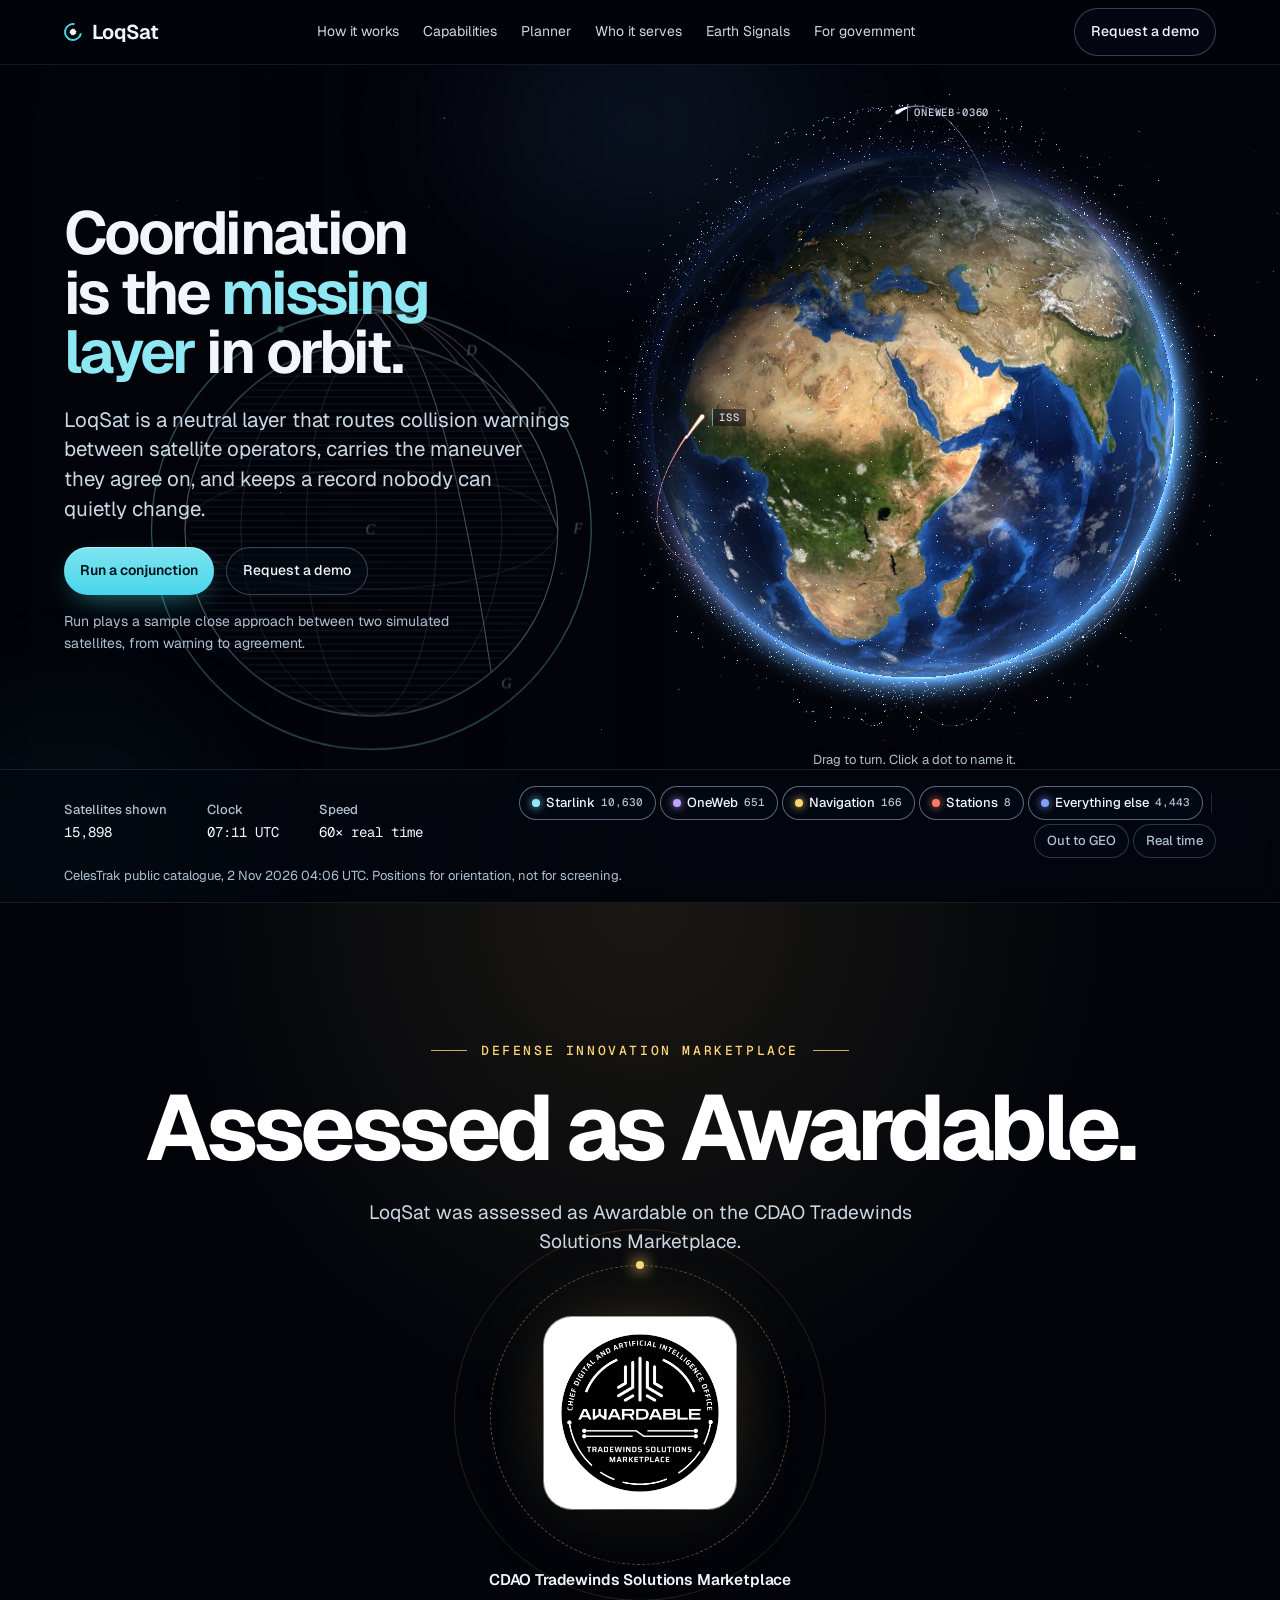
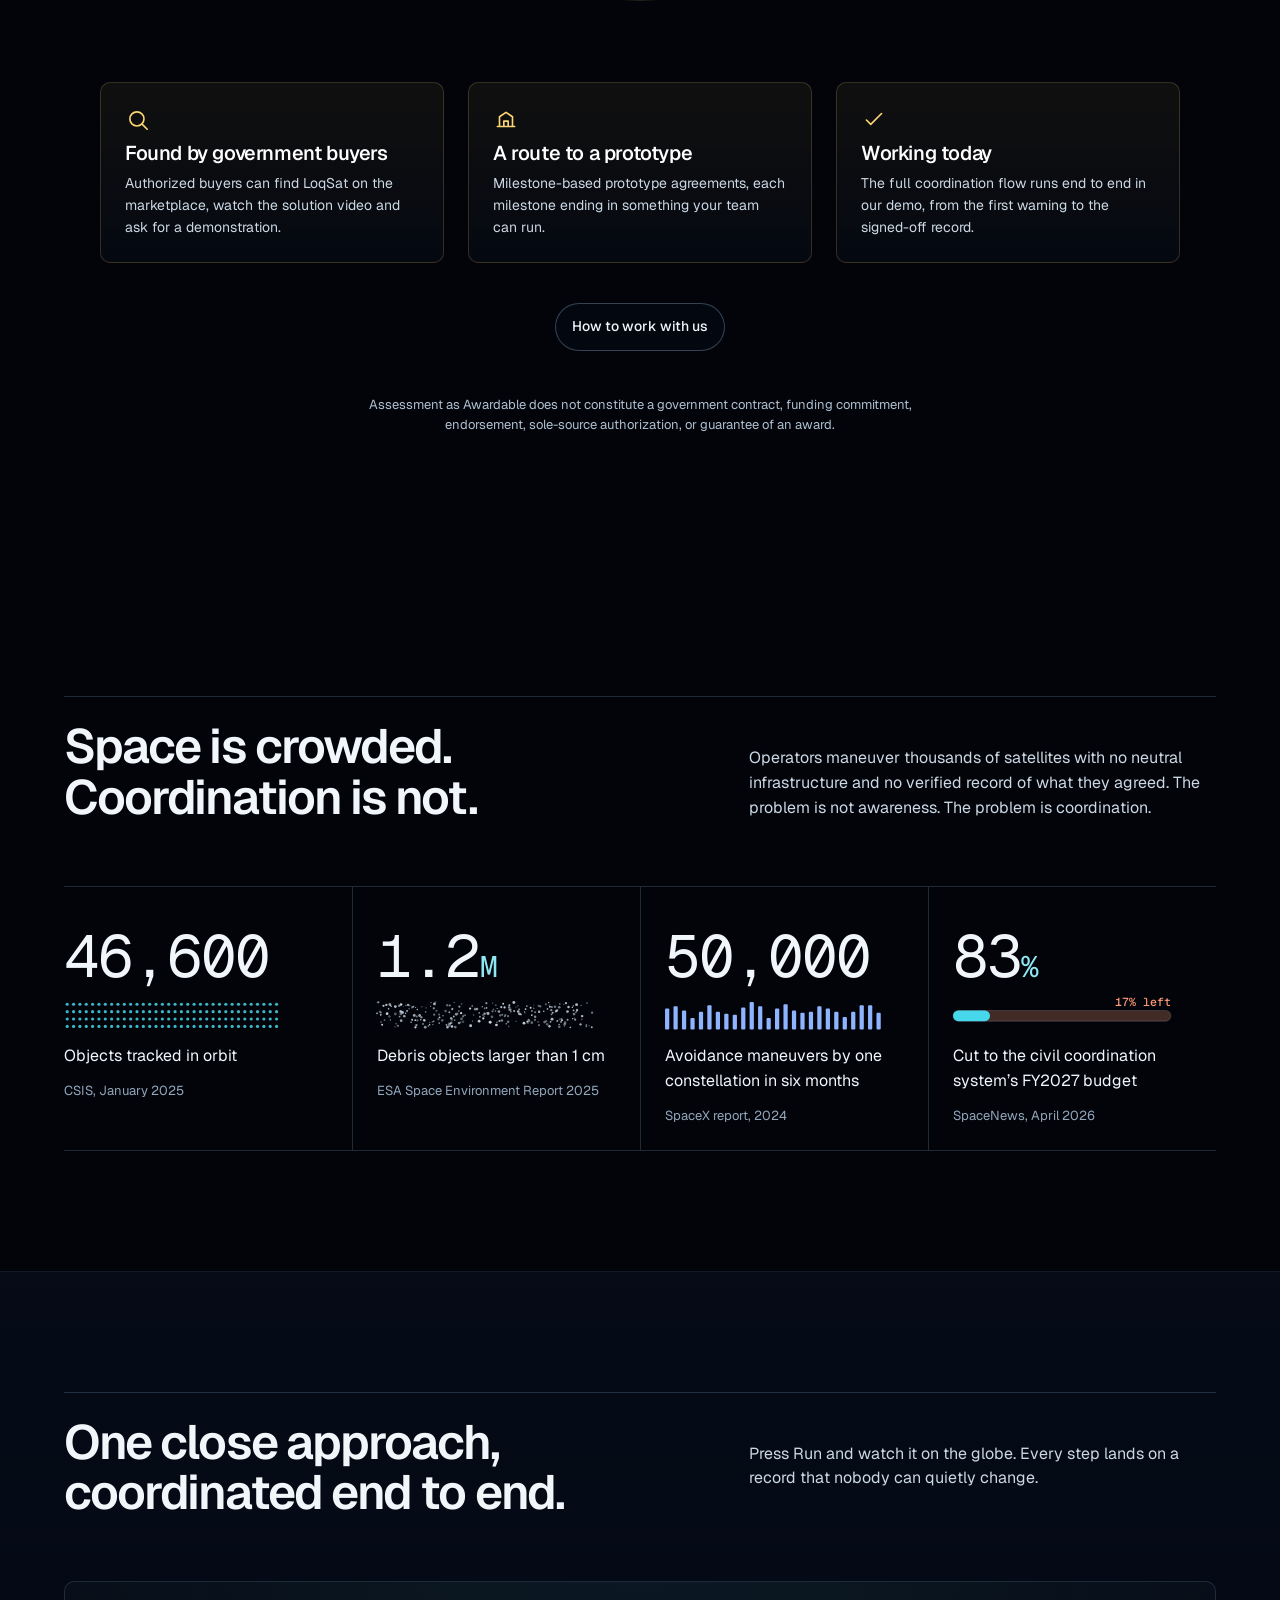
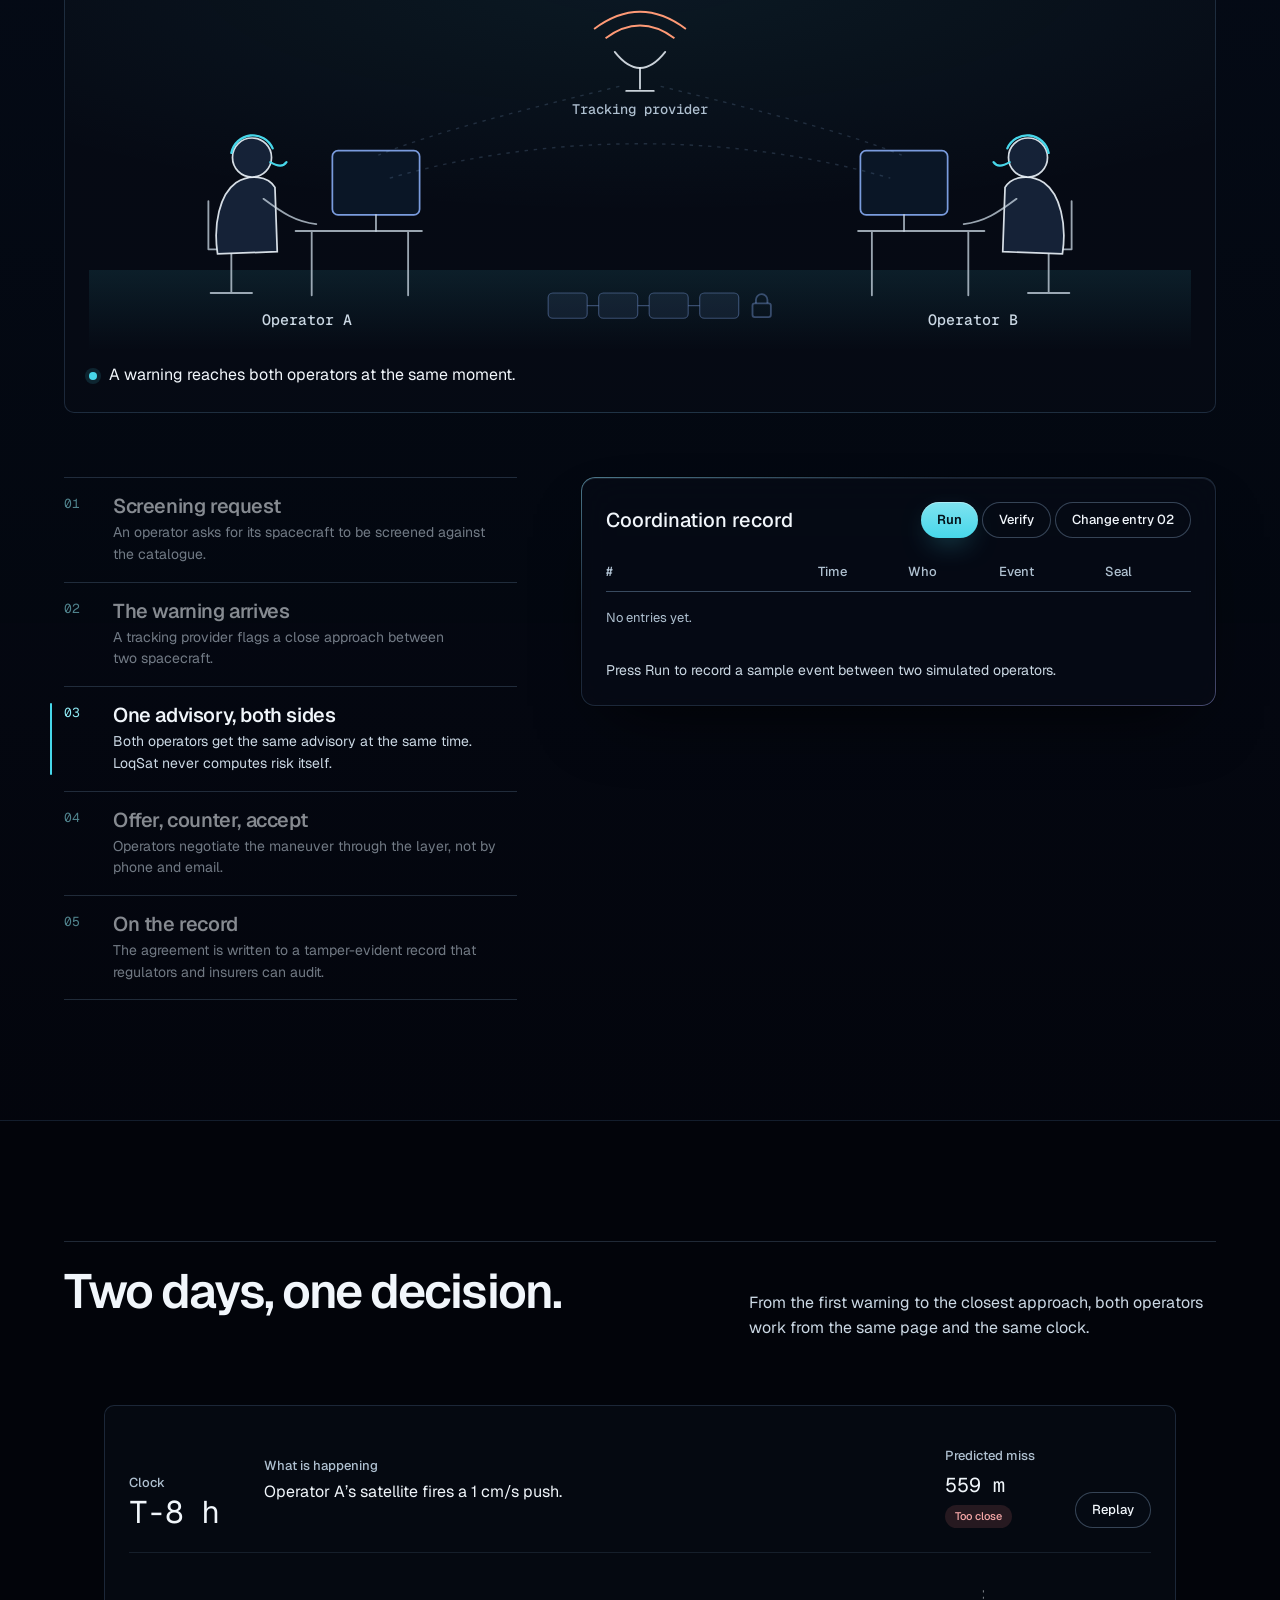
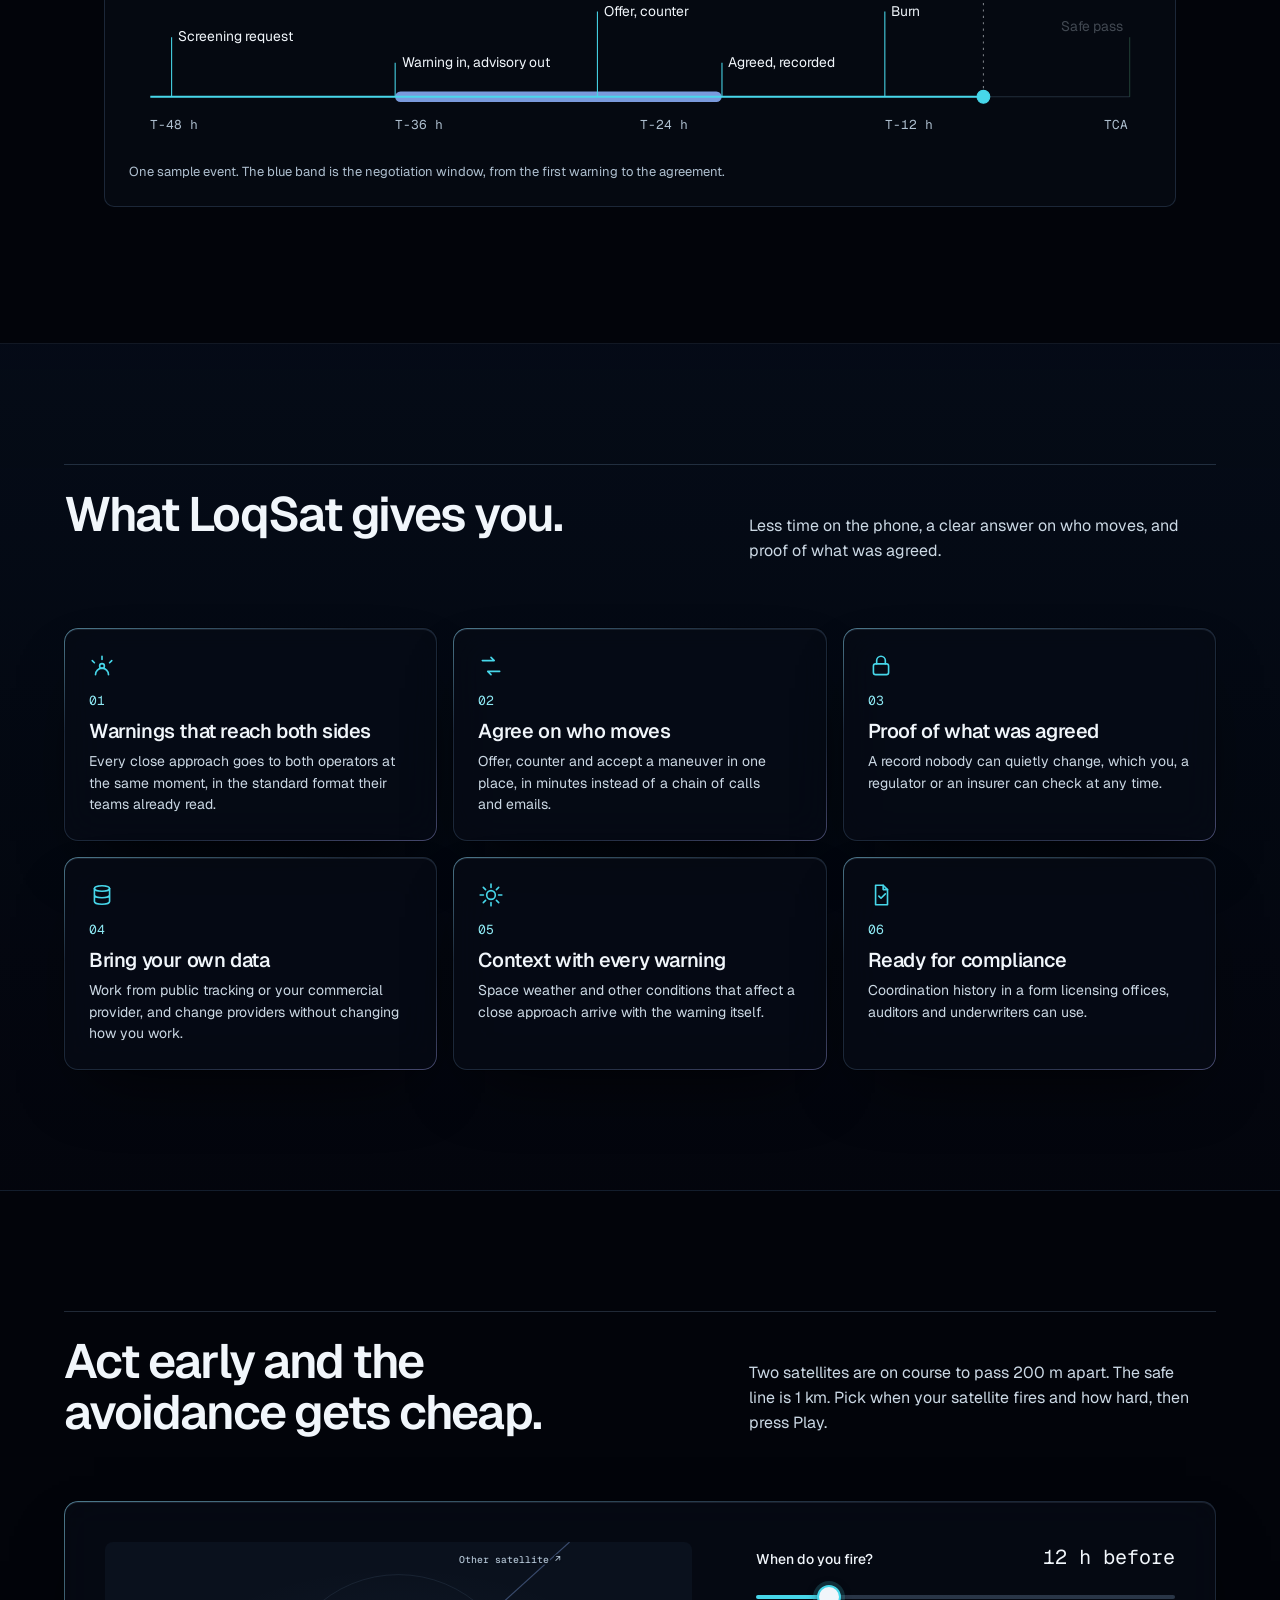
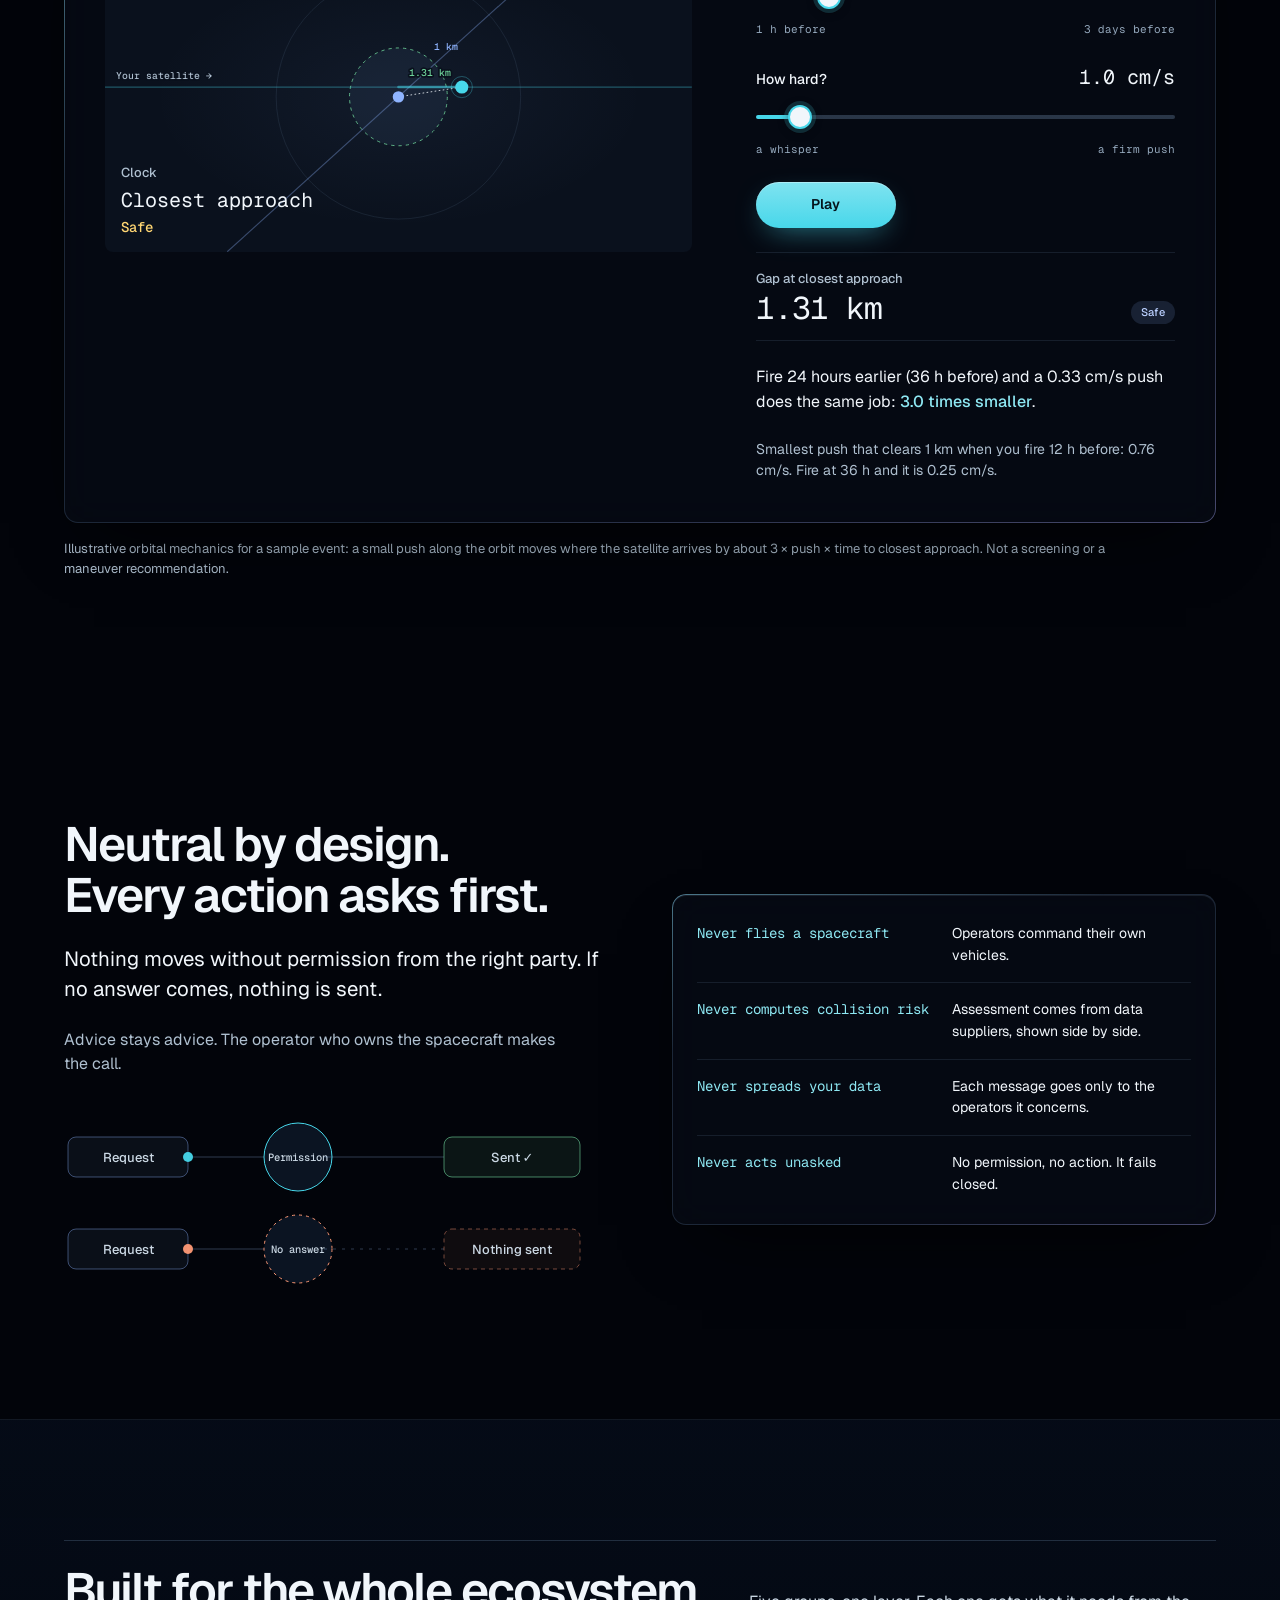
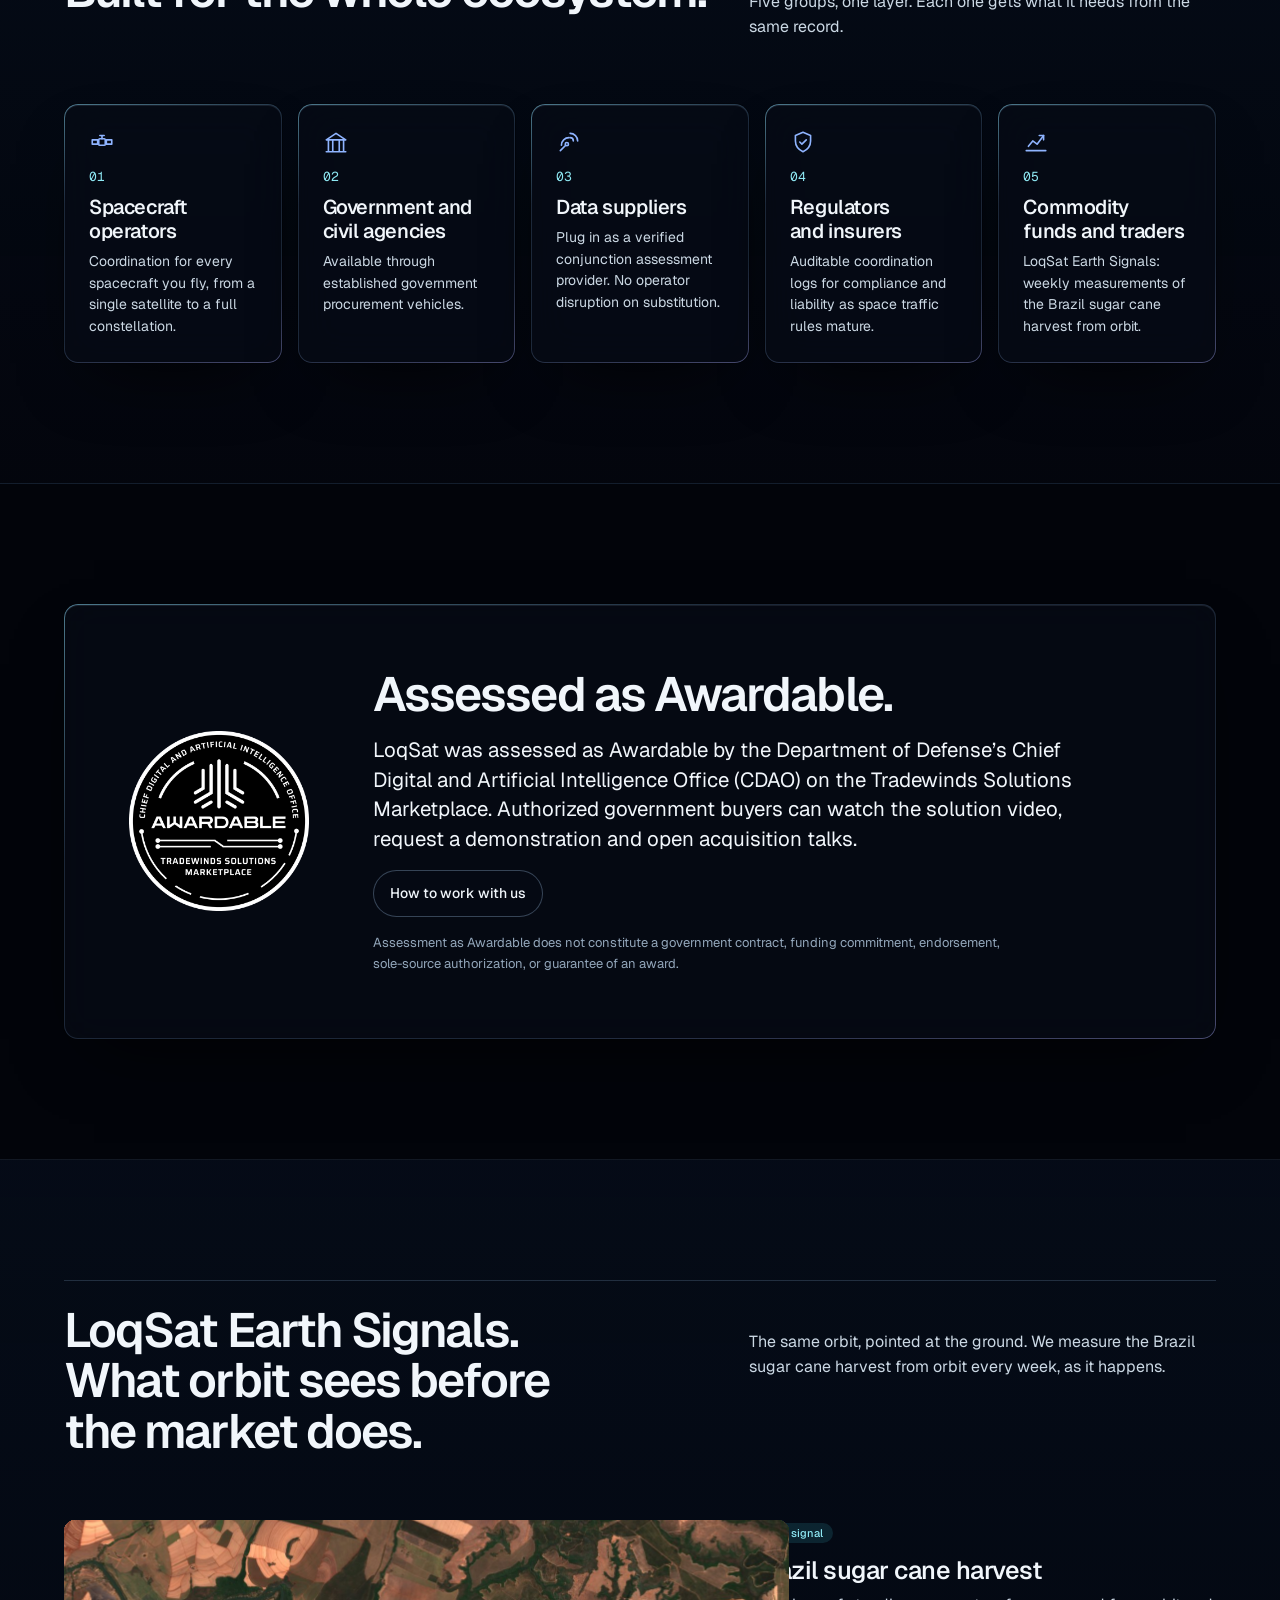
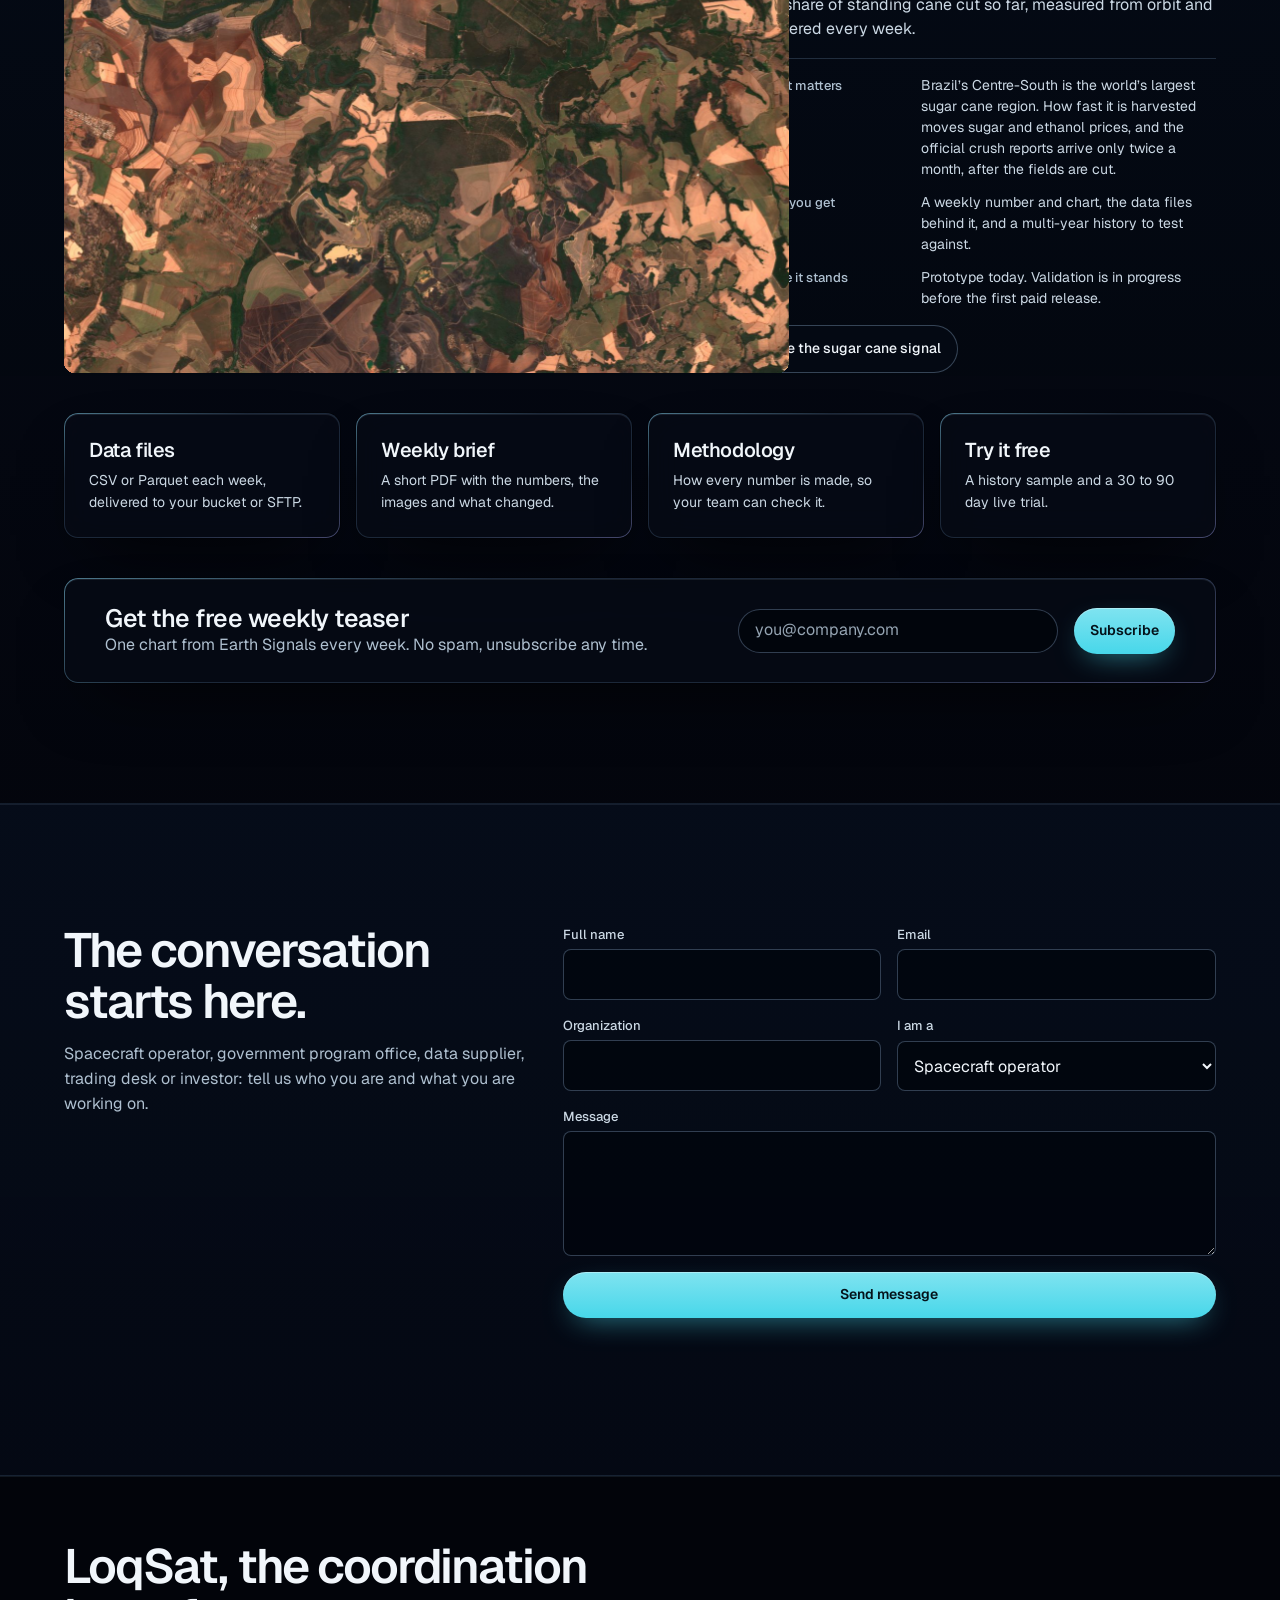
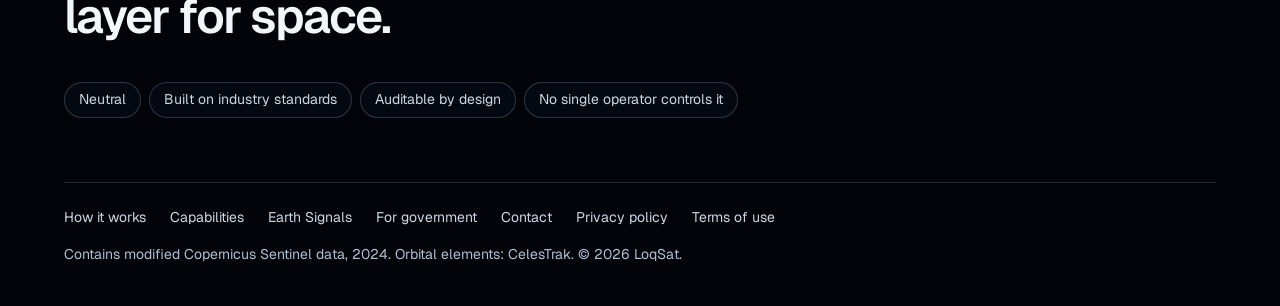
==== commit af31253c: "Newton's cannonball hero; no prototype percentages (loqsat-platform PR #18) Co-Authored-By: Claude O" ====
--- a/index.html
+++ b/index.html
@@ -34,42 +34,16 @@
   <section class="hero" aria-labelledby="hero-h">
     <div class="hero-art" aria-hidden="true">
       <div class="haze haze--a"></div><div class="haze haze--b"></div>
-      <svg class="spacewalk" viewBox="0 0 440 340" focusable="false">
-        <defs>
-          <radialGradient id="visor" cx="35%" cy="30%" r="80%"><stop offset="0" stop-color="#8fd9ff" stop-opacity="0.55"/><stop offset="0.45" stop-color="#16324f"/><stop offset="1" stop-color="#050a14"/></radialGradient>
-          <linearGradient id="suit" x1="0" y1="0" x2="1" y2="1"><stop offset="0" stop-color="#1a2638"/><stop offset="1" stop-color="#070d18"/></linearGradient>
-          <path id="arm-r" d="M20 -12 C 48 -20 66 -44 82 -70"/>
-          <path id="arm-l" d="M-20 -6 C -42 12 -48 34 -40 54"/>
-          <path id="leg-r" d="M14 46 C 24 76 20 98 34 122"/>
-          <path id="leg-l" d="M-8 48 C -14 78 -30 92 -44 114"/>
-        </defs>
-        <g class="tether"><path d="M128 228 C 86 270 40 250 8 300 S -40 360 -60 340"/></g>
-        <g class="sat-float"><g transform="translate(332 96) rotate(16)">
-          <g class="panel"><rect x="-104" y="-13" width="70" height="26" rx="2"/><path d="M-90 -13v26M-76 -13v26M-62 -13v26M-48 -13v26M-104 0h70"/></g>
-          <g class="panel"><rect x="34" y="-13" width="70" height="26" rx="2"/><path d="M48 -13v26M62 -13v26M76 -13v26M90 -13v26M34 0h70"/></g>
-          <path class="line" d="M-34 0h12M22 0h12"/>
-          <rect class="body" x="-22" y="-20" width="44" height="40" rx="4"/>
-          <path class="line" d="M-22 -6h44M-8 -20v40"/>
-          <path class="line" d="M0 -20v-14"/><path class="dish" d="M-14 -40 Q0 -26 14 -40"/>
-          <circle class="blink" cx="14" cy="12" r="2.6"/>
-        </g></g>
-        <g class="astro-float"><g transform="translate(150 180) rotate(-14)">
-          <rect class="pack" x="-46" y="-34" width="64" height="84" rx="12"/>
-          <use href="#leg-l" class="tube-o"/><use href="#leg-l" class="tube-i"/>
-          <use href="#leg-r" class="tube-o"/><use href="#leg-r" class="tube-i"/>
-          <rect class="boot" x="-58" y="108" width="26" height="16" rx="6" transform="rotate(-28 -45 116)"/>
-          <rect class="boot" x="24" y="116" width="26" height="16" rx="6" transform="rotate(18 37 124)"/>
-          <rect class="torso" x="-28" y="-28" width="58" height="80" rx="22"/>
-          <rect class="panel-c" x="-12" y="-6" width="28" height="18" rx="4"/>
-          <circle class="led" cx="-4" cy="3" r="2"/><circle class="led led--b" cx="4" cy="3" r="2"/>
-          <use href="#arm-l" class="tube-o"/><use href="#arm-l" class="tube-i"/>
-          <circle class="glove" cx="-40" cy="56" r="9"/>
-          <g class="reach"><use href="#arm-r" class="tube-o"/><use href="#arm-r" class="tube-i"/><circle class="glove" cx="82" cy="-72" r="9"/></g>
-          <circle class="helmet" cx="2" cy="-54" r="31"/>
-          <ellipse class="visor" cx="9" cy="-54" rx="21" ry="16" fill="url(#visor)"/>
-          <path class="glint" d="M-2 -64 Q6 -70 16 -66"/>
-        </g></g>
-        <g class="specks"><circle cx="40" cy="40" r="1.4"/><circle cx="250" cy="22" r="1"/><circle cx="410" cy="200" r="1.3"/><circle cx="300" cy="300" r="1"/><circle cx="90" cy="120" r="0.9"/></g>
+      <svg class="principia" viewBox="0 0 600 600" focusable="false">
+        <g class="engr-hatch"><path d="M256.6 146H343.4 M234.9 153H365.1 M219.1 160H380.9 M206.4 167H393.6 M195.5 174H404.5 M186.1 181H413.9 M177.8 188H422.2 M170.3 195H429.7 M163.6 202H436.4 M157.5 209H442.5 M152.0 216H448.0 M147.0 223H453.0 M142.4 230H457.6 M138.3 237H461.7 M134.6 244H465.4 M131.2 251H468.8 M128.2 258H471.8 M125.5 265H474.5 M123.1 272H476.9 M121.0 279H479.0 M119.2 286H480.8 M117.6 293H482.4 M116.4 300H483.6 M115.4 307H484.6 M114.7 314H485.3 M114.2 321H485.8 M114.0 328H486.0 M114.1 335H485.9 M114.4 342H485.6 M115.0 349H485.0 M115.8 356H484.2 M116.9 363H483.1 M118.3 370H481.7 M119.9 377H480.1 M121.8 384H478.2 M124.1 391H475.9 M126.6 398H473.4 M129.4 405H470.6 M132.6 412H467.4 M136.1 419H463.9 M140.0 426H460.0 M144.3 433H455.7 M149.1 440H450.9 M154.3 447H445.7 M160.0 454H440.0 M166.4 461H433.6 M173.4 468H426.6 M181.2 475H418.8 M190.0 482H410.0 M200.0 489H400.0 M211.6 496H388.4 M225.4 503H374.6 M243.2 510H356.8 M270.4 517H329.6"/></g>
+        <g class="engr-earth"><circle cx="300" cy="330" r="190"/><ellipse cx="300" cy="330" rx="66.5" ry="190"/><ellipse cx="300" cy="330" rx="133.0" ry="190"/><ellipse cx="300" cy="330" rx="190" ry="60.8"/></g>
+        <path class="engr-mount" d="M274 143 L292 112 L300 106 L309 114 L328 143"/>
+        <path class="engr-cannon" d="M298 103 h14 v6 h-14 z"/>
+        <g class="engr-shots"><path pathLength="1" style="--i:0" d="M300 106 Q349.1 106.0 389.2 162.2"/><path pathLength="1" style="--i:1" d="M300 106 Q385.6 106.0 455.6 221.0"/><path pathLength="1" style="--i:2" d="M300 106 Q404.5 106.0 490.0 330.0"/><path pathLength="1" style="--i:3" d="M300 106 Q367.2 106.0 422.1 475.5"/></g>
+        <path class="engr-orbit" pathLength="1" d="M300 106 A224 224 0 1 1 299.99 106"/>
+        <circle class="engr-ball" r="3.2"><animateMotion dur="14s" repeatCount="indefinite" begin="6s" path="M300 106 A224 224 0 1 1 299.99 106"/></circle>
+        <g class="engr-labels"><text x="310" y="98">V</text><text x="396.7" y="152.1">D</text><text x="468.7" y="215.8">E</text><text x="506.0" y="334.0">F</text><text x="432.4" y="491.8">G</text><text x="294" y="335">C</text></g>
+        <text class="engr-caption" x="300" y="590" text-anchor="middle">After Newton, A Treatise of the System of the World, 1728</text>
       </svg>
     </div>
     <div class="container hero-grid">
--- a/styles.css
+++ b/styles.css
@@ -614,45 +614,35 @@
 .timeline:focus-visible, .table-wrap:focus-visible { outline: 2px solid var(--color-focus); outline-offset: 2px; }
 
 /* ===== Illustrated scenes (scenes.js) ===== */
-/* hero: an astronaut on a tether working on a satellite, drawn in fine line, drifting behind the copy */
+/* hero: Newton's cannonball (after the 1728 Treatise), engraved line work drifting behind the copy */
 .hero-art { position: absolute; inset: 0; z-index: 1; pointer-events: none; overflow: hidden; }
 .hero-art .haze { position: absolute; border-radius: 50%; filter: blur(60px); opacity: 0.5; }
 .hero-art .haze--a { width: 520px; height: 360px; left: 30%; top: -120px; background: radial-gradient(closest-side, rgba(90, 140, 220, 0.30), transparent); }
 .hero-art .haze--b { width: 420px; height: 420px; left: -140px; bottom: -160px; background: radial-gradient(closest-side, rgba(71, 215, 234, 0.16), transparent); }
-.spacewalk { position: absolute; left: clamp(380px, 38%, 760px); top: clamp(8px, 3vh, 40px); width: clamp(240px, 21vw, 400px); height: auto; overflow: visible; opacity: 0.78; }
-.spacewalk * { vector-effect: non-scaling-stroke; }
-.spacewalk .tether path { fill: none; stroke: rgba(203, 216, 228, 0.45); stroke-width: 1.2; }
-.spacewalk .panel rect { fill: rgba(40, 70, 120, 0.35); stroke: rgba(170, 205, 245, 0.8); stroke-width: 1.1; }
-.spacewalk .panel path, .spacewalk .line { fill: none; stroke: rgba(170, 205, 245, 0.55); stroke-width: 1; }
-.spacewalk .body { fill: #121c2c; stroke: rgba(225, 236, 248, 0.9); stroke-width: 1.2; }
-.spacewalk .dish { fill: none; stroke: rgba(225, 236, 248, 0.9); stroke-width: 1.2; }
-.spacewalk .blink { fill: #FF8A5C; }
-.spacewalk .pack, .spacewalk .torso, .spacewalk .helmet, .spacewalk .boot, .spacewalk .glove { fill: url(#suit); stroke: rgba(235, 243, 250, 0.92); stroke-width: 1.3; }
-.spacewalk .panel-c { fill: #0c1524; stroke: rgba(235, 243, 250, 0.7); stroke-width: 1; }
-.spacewalk .led { fill: #47D7EA; } .spacewalk .led--b { fill: #FFD673; }
-.spacewalk .tube-o { fill: none; stroke: rgba(235, 243, 250, 0.92); stroke-width: 19; stroke-linecap: round; vector-effect: none; }
-.spacewalk .tube-i { fill: none; stroke: #131d2d; stroke-width: 16.4; stroke-linecap: round; vector-effect: none; }
-.spacewalk .visor { stroke: rgba(235, 243, 250, 0.8); stroke-width: 1.1; }
-.spacewalk .glint { fill: none; stroke: rgba(255, 255, 255, 0.85); stroke-width: 2; stroke-linecap: round; }
-.spacewalk .specks circle { fill: #dfeaf6; }
-.spacewalk .astro-float, .spacewalk .sat-float, .spacewalk .reach { transform-box: view-box; }
+.principia { position: absolute; left: clamp(-40px, 6vw, 220px); top: 52%; translate: 0 -50%; width: clamp(560px, 46vw, 900px); height: auto; overflow: visible; opacity: 0.34;
+  -webkit-mask-image: radial-gradient(circle at 50% 50%, #000 70%, transparent 100%); mask-image: radial-gradient(circle at 50% 50%, #000 70%, transparent 100%); }
+.principia * { vector-effect: non-scaling-stroke; }
+.principia .engr-hatch path { fill: none; stroke: #cfd9e4; stroke-width: 0.6; opacity: 0.55; }
+.principia .engr-earth circle, .principia .engr-earth ellipse { fill: none; stroke: #e6edf4; stroke-width: 1.1; }
+.principia .engr-earth ellipse { stroke-width: 0.6; opacity: 0.6; }
+.principia .engr-mount, .principia .engr-cannon { fill: #0a1120; stroke: #e6edf4; stroke-width: 1.1; stroke-linejoin: round; }
+.principia .engr-shots path, .principia .engr-orbit { fill: none; stroke: #e6edf4; stroke-width: 1; stroke-dasharray: 0.012 0.008; }
+.principia .engr-orbit { stroke: #8EE8F3; stroke-width: 1.3; stroke-dasharray: none; }
+.principia .engr-ball { fill: #8EE8F3; }
+.principia .engr-labels text { fill: #e6edf4; font: italic 15px Georgia, "Times New Roman", serif; }
+.principia .engr-caption { fill: #cfd9e4; font: italic 13px Georgia, "Times New Roman", serif; opacity: 0.8; }
 @media (prefers-reduced-motion: no-preference) {
-  .spacewalk .astro-float { animation: sw-float 11s ease-in-out infinite; transform-origin: 150px 180px; }
-  .spacewalk .sat-float { animation: sw-sat 15s ease-in-out infinite; transform-origin: 332px 96px; }
-  .spacewalk .reach { animation: sw-reach 5.5s ease-in-out infinite; transform-origin: 170px 165px; }
-  .spacewalk .blink { animation: sw-blink 2.4s steps(1) infinite; }
-  .spacewalk .specks circle { animation: sw-twinkle 3.6s ease-in-out infinite; }
-  .spacewalk .specks circle:nth-child(2n) { animation-delay: -1.7s; }
+  .principia { animation: pr-drift 26s ease-in-out infinite alternate; }
+  .principia .engr-shots path { stroke-dasharray: 1; stroke-dashoffset: 1; animation: pr-draw 1.4s ease-out forwards; animation-delay: calc(0.6s + var(--i) * 1.1s); }
+  .principia .engr-orbit { stroke-dasharray: 1; stroke-dashoffset: 1; animation: pr-draw 2.4s ease-in-out 5.2s forwards; }
+  .principia .engr-ball { opacity: 0; animation: pr-show 0.6s ease 6s forwards; }
   .hero-art .haze--a { animation: sw-haze 22s ease-in-out infinite alternate; }
 }
-@keyframes sw-float { 0%, 100% { transform: translate(0, 0) rotate(0deg); } 50% { transform: translate(-6px, 12px) rotate(-3deg); } }
-@keyframes sw-sat { 0%, 100% { transform: translate(0, 0) rotate(0deg); } 50% { transform: translate(4px, -6px) rotate(4deg); } }
-@keyframes sw-reach { 0%, 100% { transform: rotate(0deg); } 50% { transform: rotate(-5deg); } }
-@keyframes sw-blink { 0%, 60% { opacity: 1; } 61%, 100% { opacity: 0.15; } }
-@keyframes sw-twinkle { 0%, 100% { opacity: 0.25; } 50% { opacity: 1; } }
+@keyframes pr-draw { to { stroke-dashoffset: 0; } }
+@keyframes pr-show { to { opacity: 1; } }
+@keyframes pr-drift { from { transform: translate(0, 0) rotate(0deg); } to { transform: translate(18px, -10px) rotate(-2deg); } }
 @keyframes sw-haze { from { transform: translate(0, 0) scale(1); } to { transform: translate(-60px, 30px) scale(1.15); } }
-@media (max-width: 75rem) { .spacewalk { left: auto; right: 4%; top: 12px; width: clamp(150px, 26vw, 260px); opacity: 0.55; } }
-@media (max-width: 40rem) { .spacewalk { width: 132px; right: -8px; top: 4px; opacity: 0.45; } }
+@media (max-width: 60rem) { .principia { width: 130vw; left: -15vw; top: 40%; opacity: 0.2; } }
 
 /* Awardable: gold dust, a turning ring round the badge, three plain facts */
 .awardable .gold-dust { position: absolute; inset: 0; width: 100%; height: 100%; pointer-events: none; z-index: 0; }
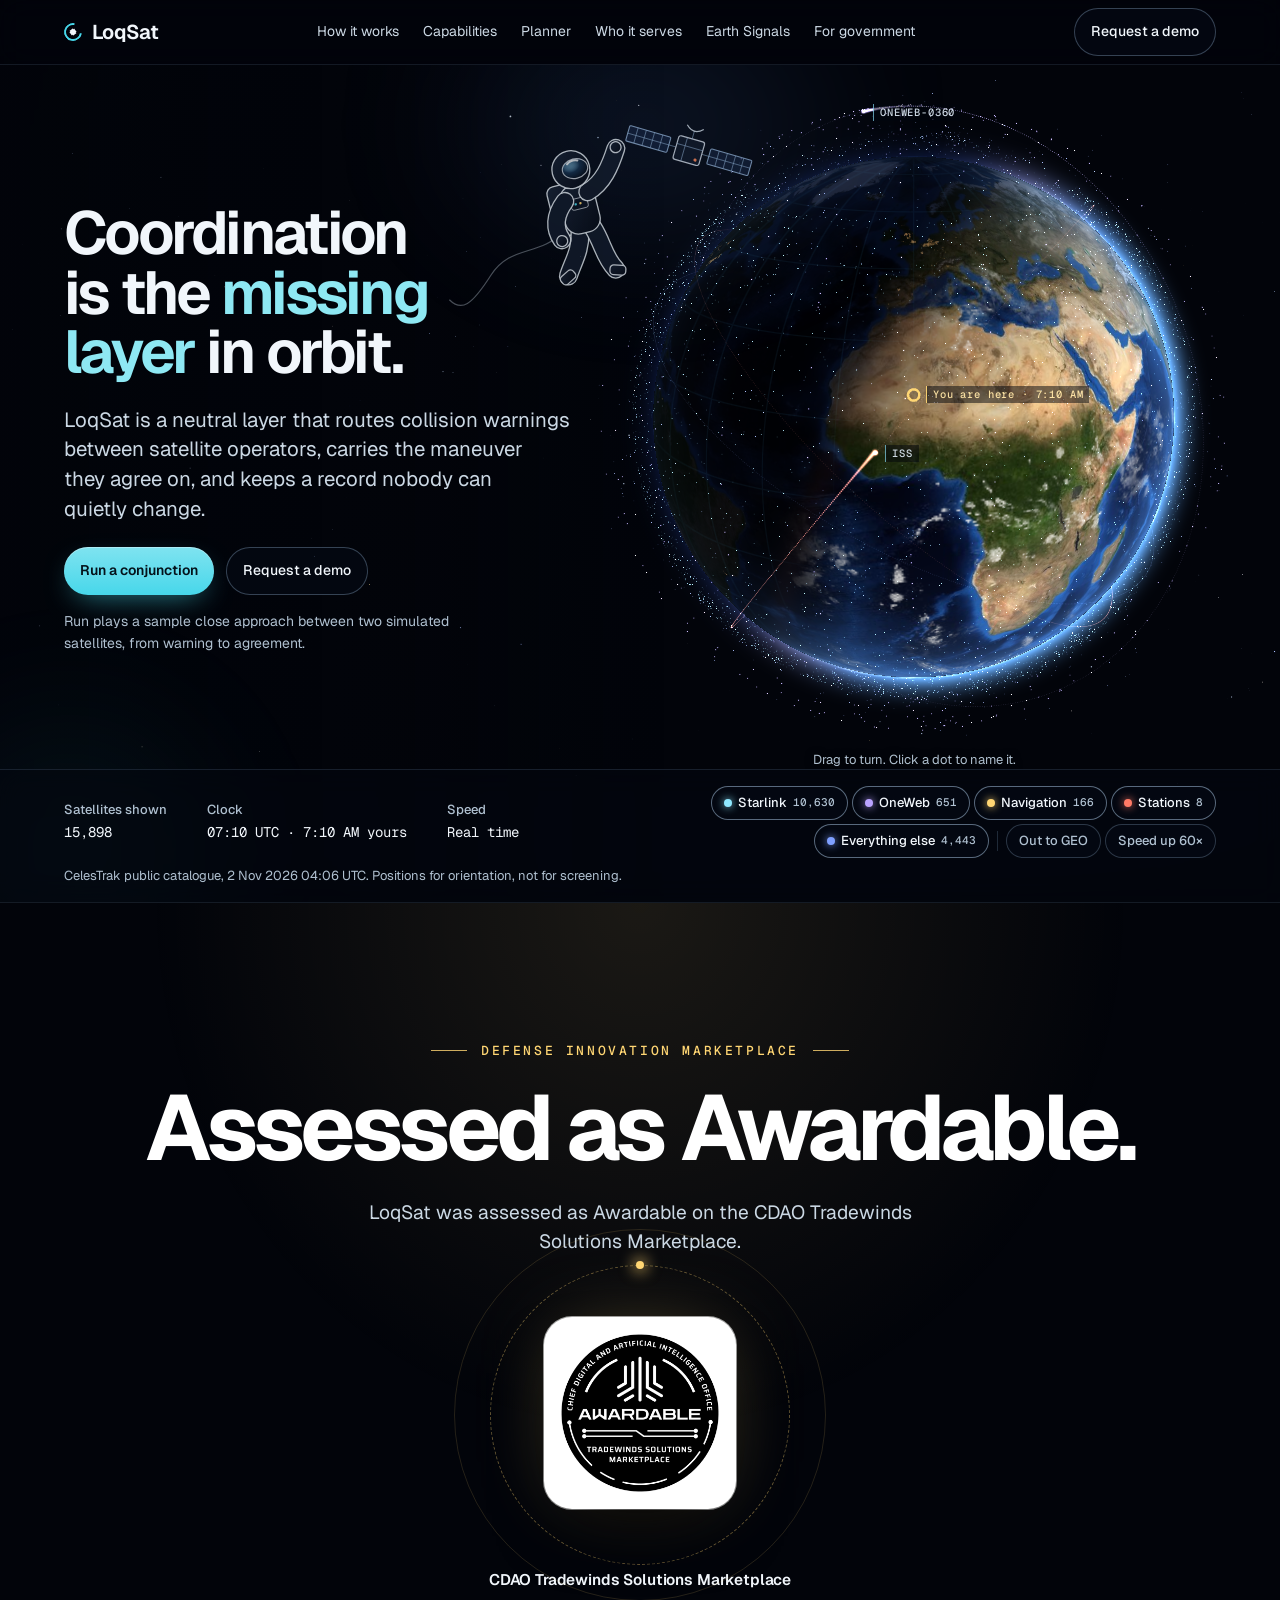
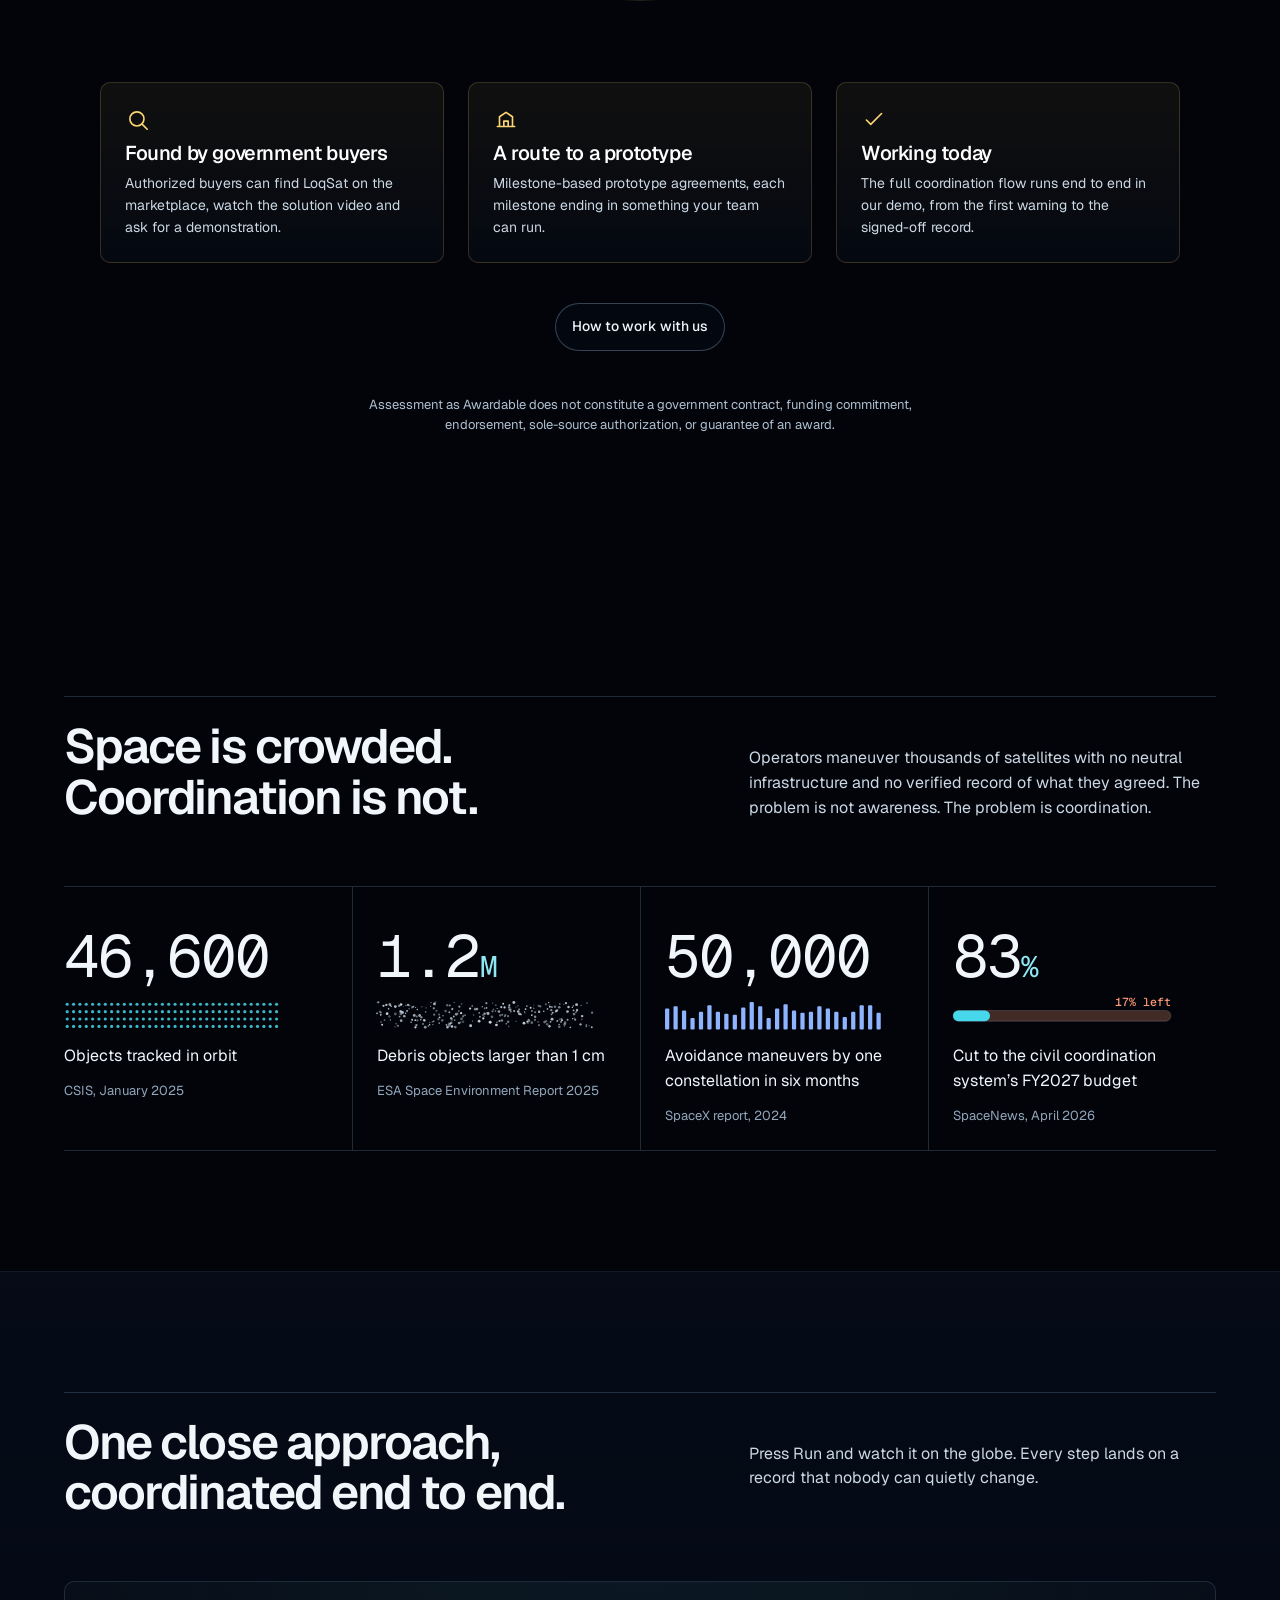
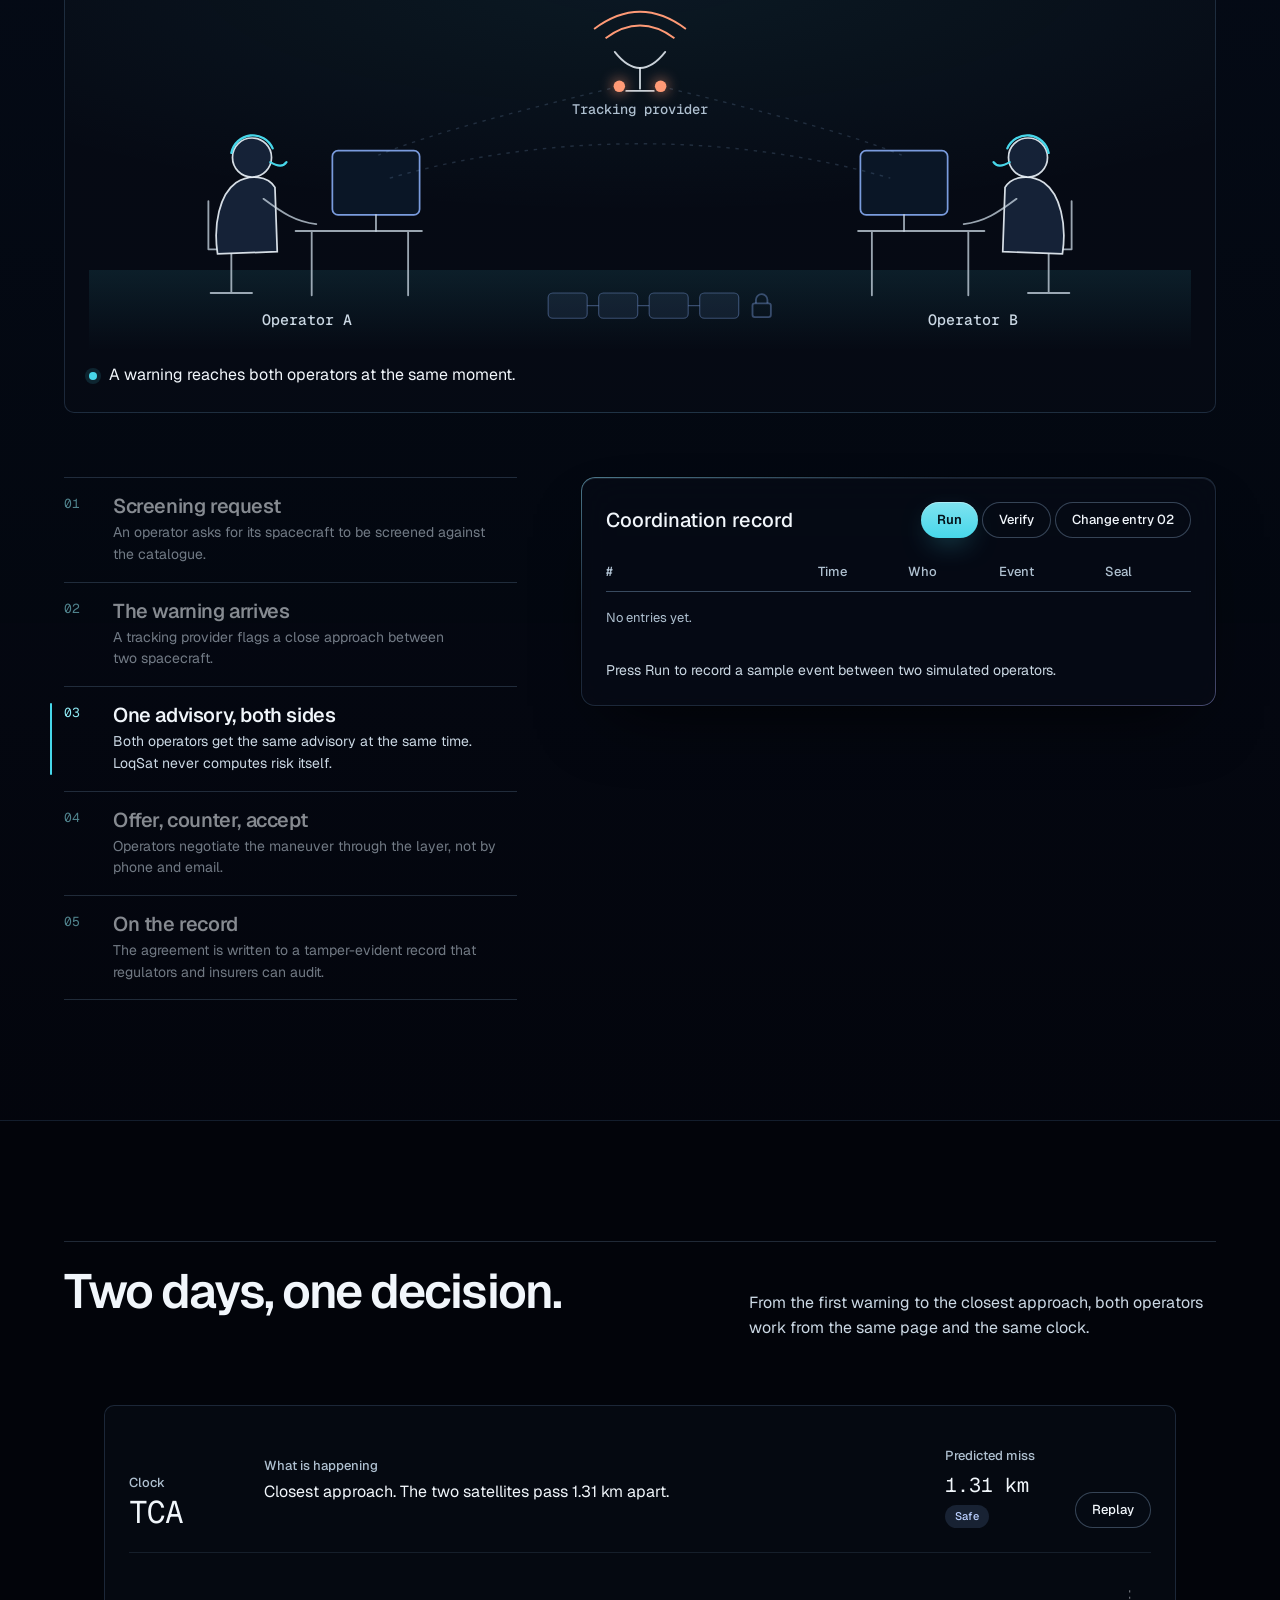
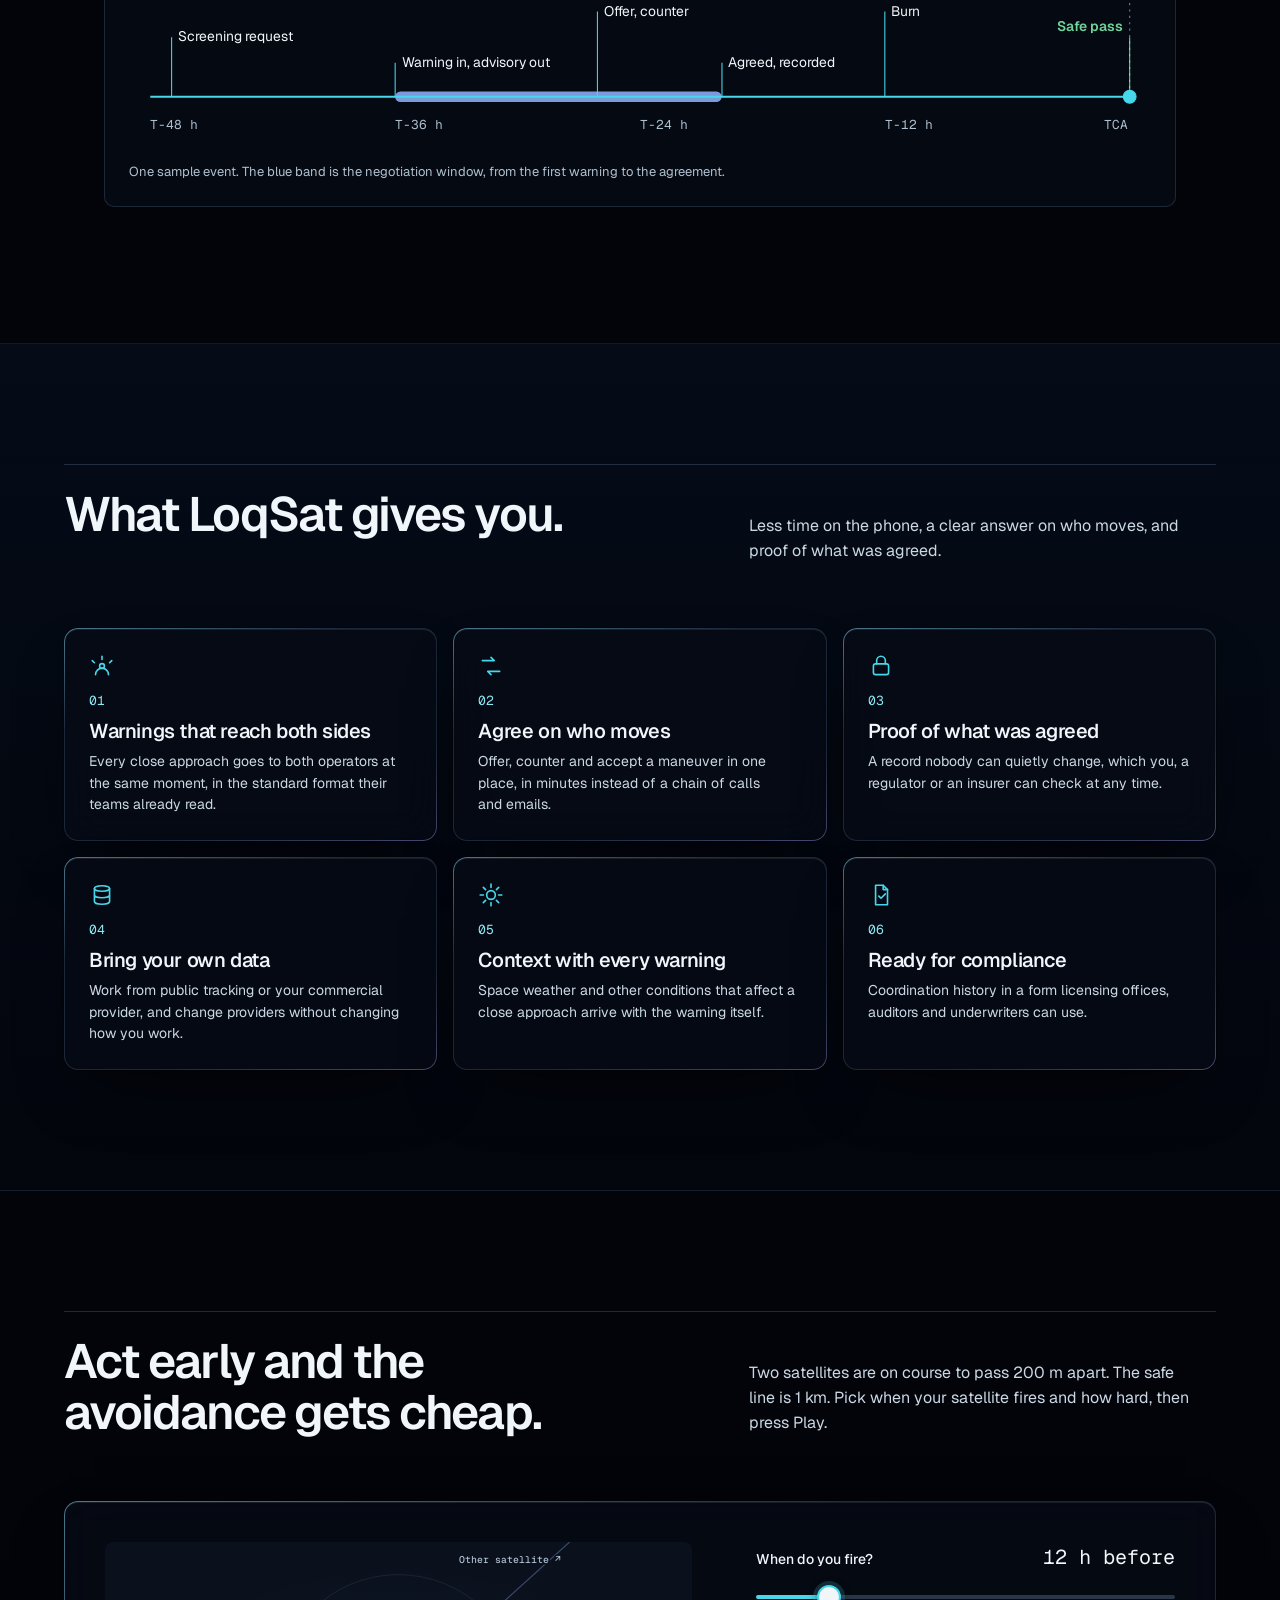
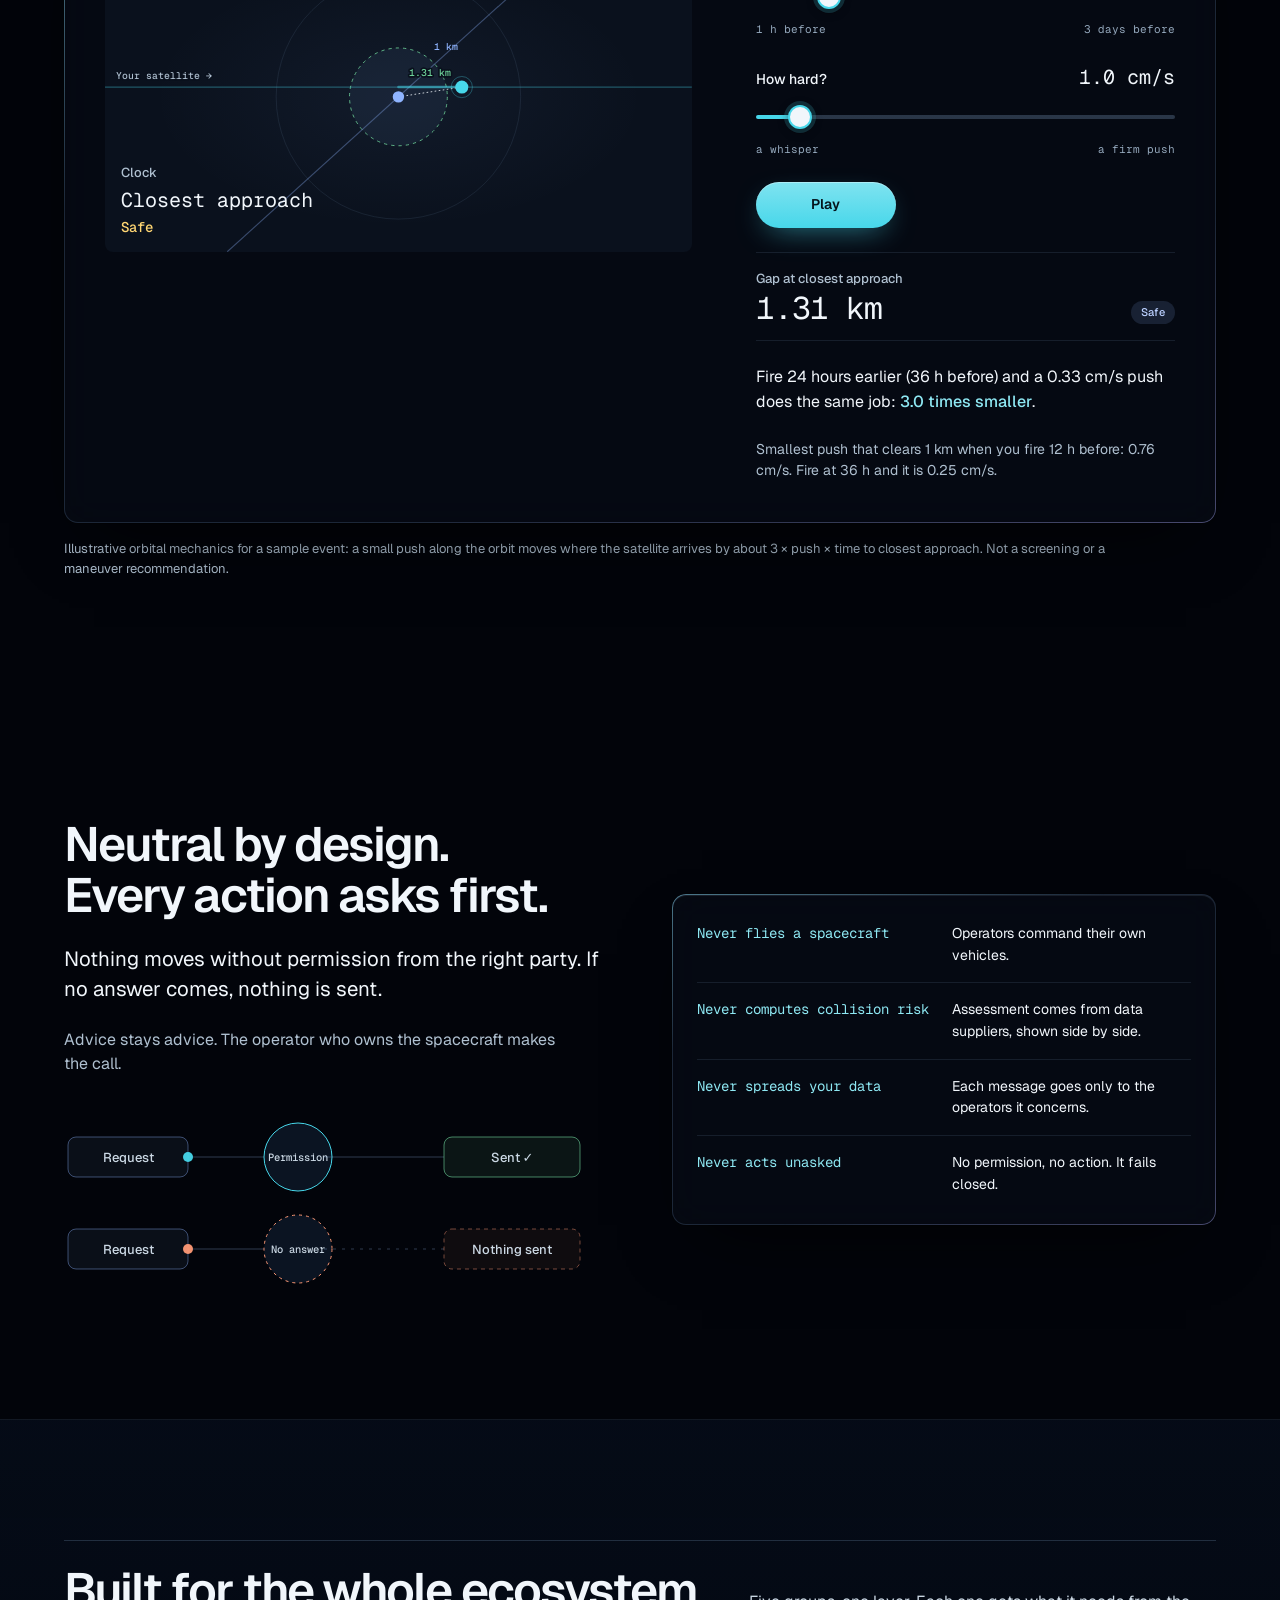
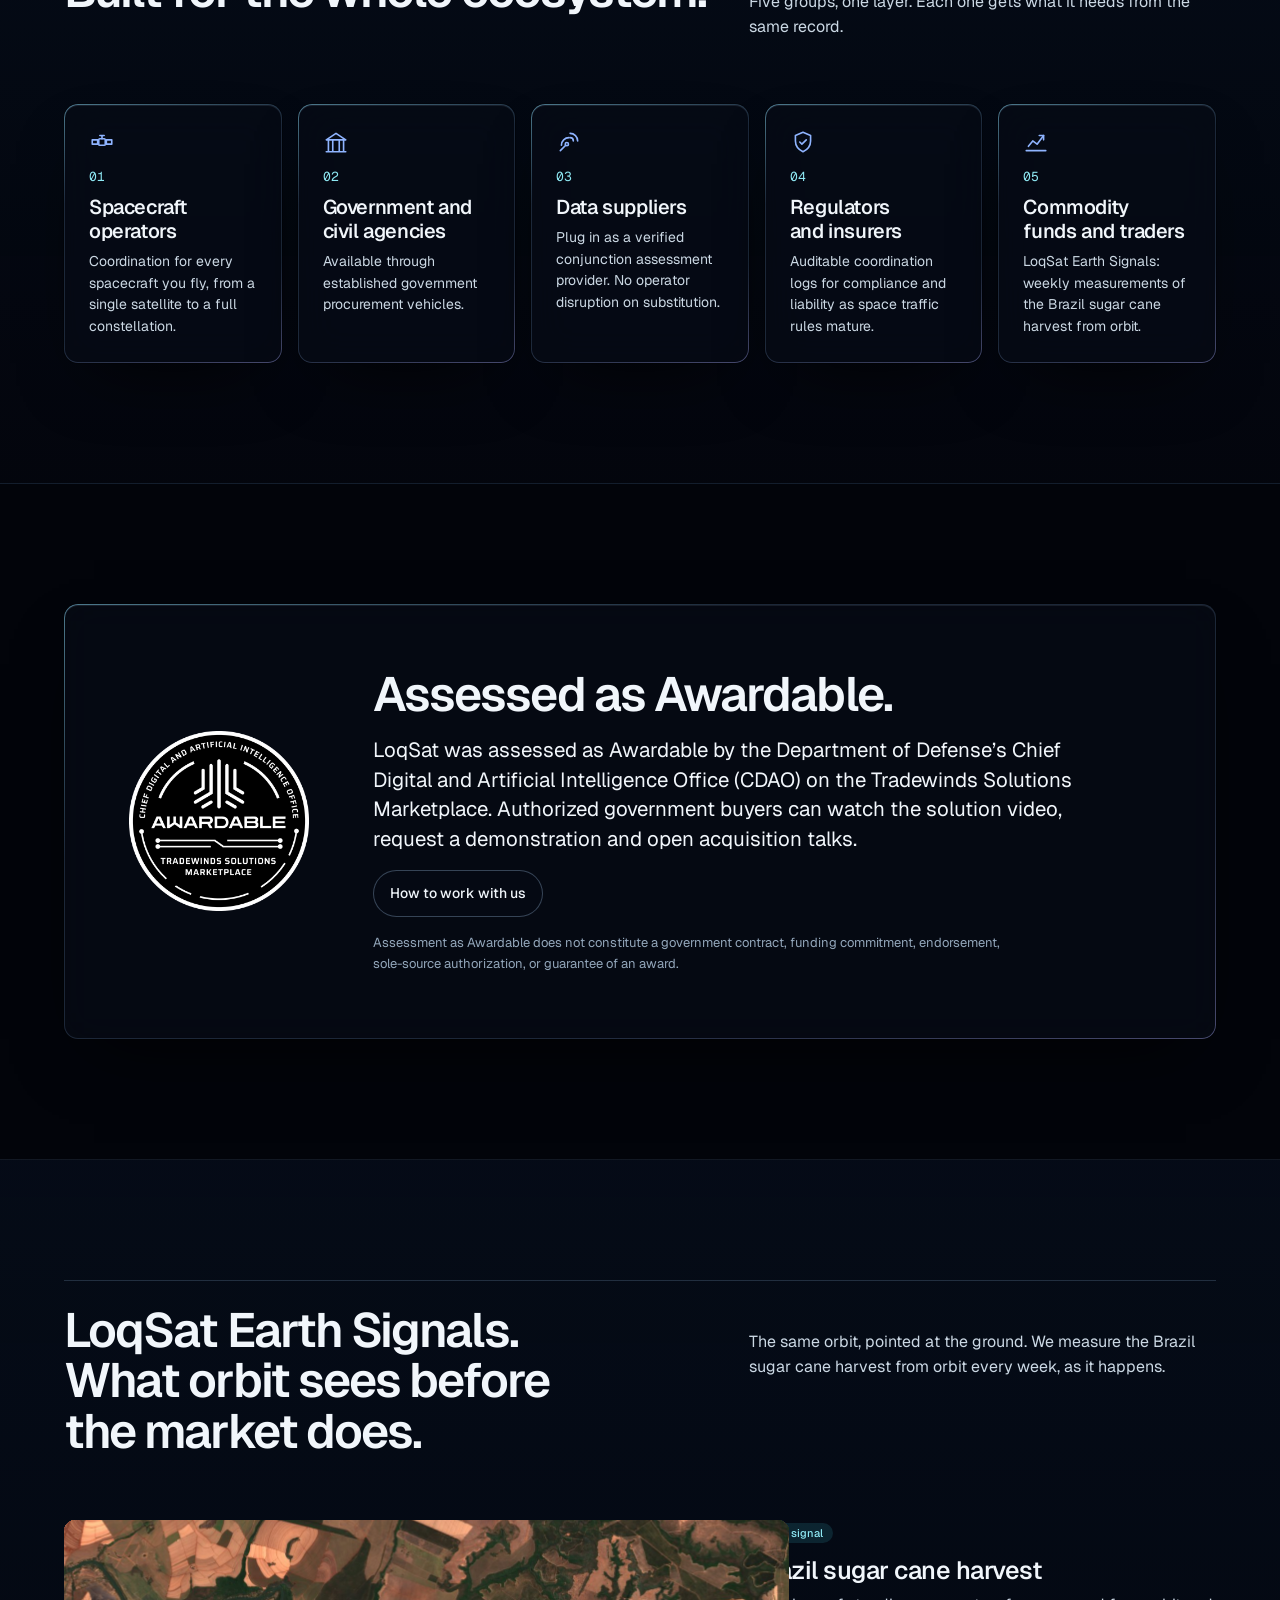
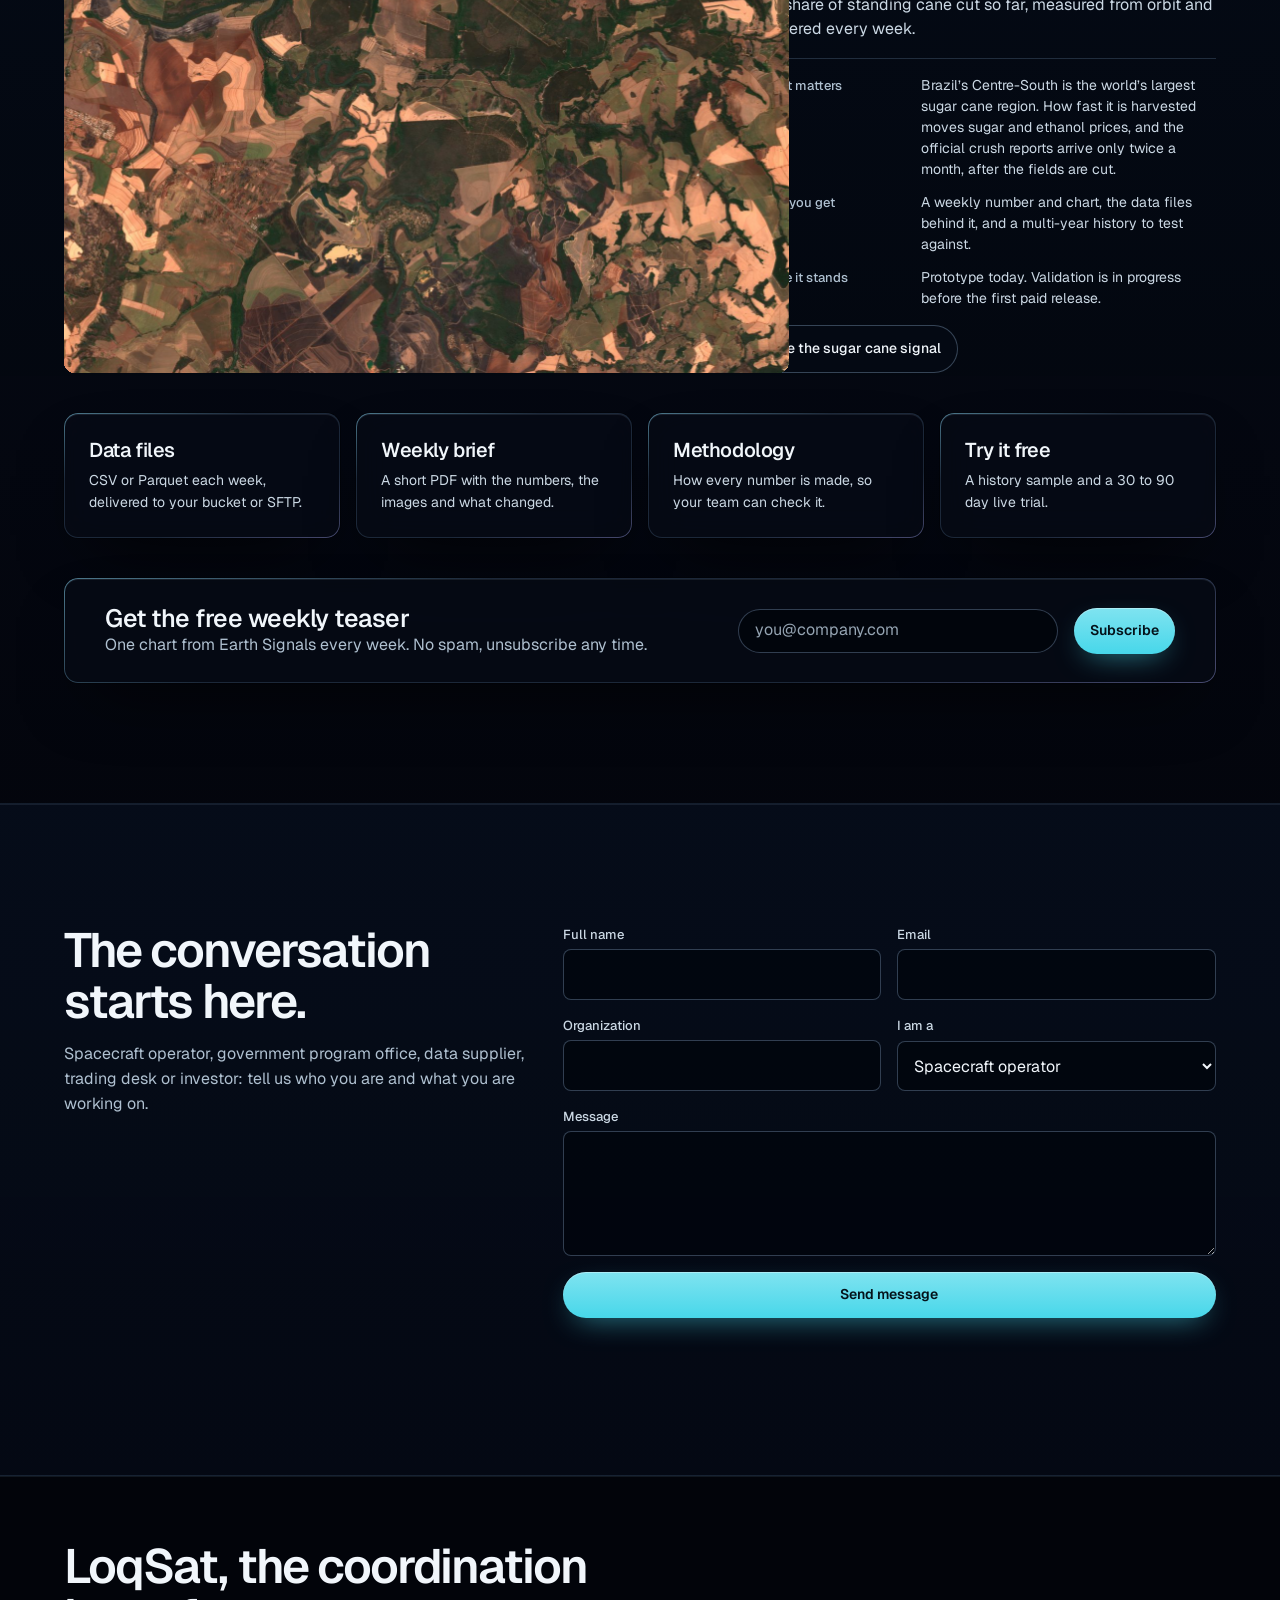
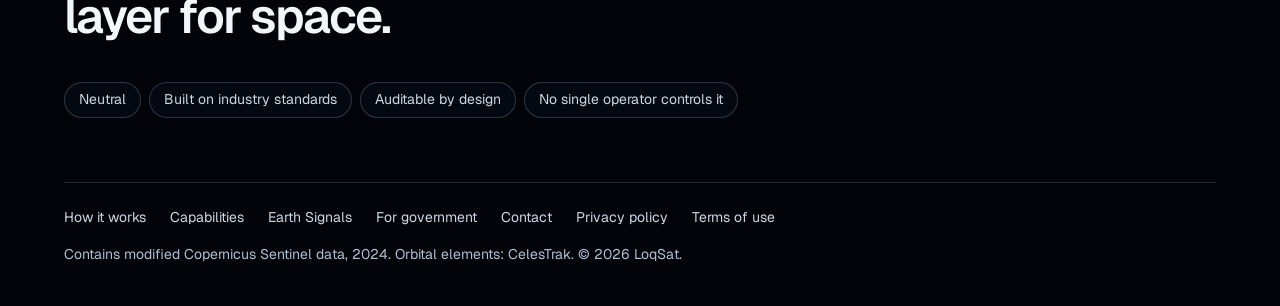
==== commit aaca39e1: "Preview: globe faces the visitor in real time; hero person slot (loqsat-platform claude/hero-people)" ====
--- a/index.html
+++ b/index.html
@@ -34,16 +34,43 @@
   <section class="hero" aria-labelledby="hero-h">
     <div class="hero-art" aria-hidden="true">
       <div class="haze haze--a"></div><div class="haze haze--b"></div>
-      <svg class="principia" viewBox="0 0 600 600" focusable="false">
-        <g class="engr-hatch"><path d="M256.6 146H343.4 M234.9 153H365.1 M219.1 160H380.9 M206.4 167H393.6 M195.5 174H404.5 M186.1 181H413.9 M177.8 188H422.2 M170.3 195H429.7 M163.6 202H436.4 M157.5 209H442.5 M152.0 216H448.0 M147.0 223H453.0 M142.4 230H457.6 M138.3 237H461.7 M134.6 244H465.4 M131.2 251H468.8 M128.2 258H471.8 M125.5 265H474.5 M123.1 272H476.9 M121.0 279H479.0 M119.2 286H480.8 M117.6 293H482.4 M116.4 300H483.6 M115.4 307H484.6 M114.7 314H485.3 M114.2 321H485.8 M114.0 328H486.0 M114.1 335H485.9 M114.4 342H485.6 M115.0 349H485.0 M115.8 356H484.2 M116.9 363H483.1 M118.3 370H481.7 M119.9 377H480.1 M121.8 384H478.2 M124.1 391H475.9 M126.6 398H473.4 M129.4 405H470.6 M132.6 412H467.4 M136.1 419H463.9 M140.0 426H460.0 M144.3 433H455.7 M149.1 440H450.9 M154.3 447H445.7 M160.0 454H440.0 M166.4 461H433.6 M173.4 468H426.6 M181.2 475H418.8 M190.0 482H410.0 M200.0 489H400.0 M211.6 496H388.4 M225.4 503H374.6 M243.2 510H356.8 M270.4 517H329.6"/></g>
-        <g class="engr-earth"><circle cx="300" cy="330" r="190"/><ellipse cx="300" cy="330" rx="66.5" ry="190"/><ellipse cx="300" cy="330" rx="133.0" ry="190"/><ellipse cx="300" cy="330" rx="190" ry="60.8"/></g>
-        <path class="engr-mount" d="M274 143 L292 112 L300 106 L309 114 L328 143"/>
-        <path class="engr-cannon" d="M298 103 h14 v6 h-14 z"/>
-        <g class="engr-shots"><path pathLength="1" style="--i:0" d="M300 106 Q349.1 106.0 389.2 162.2"/><path pathLength="1" style="--i:1" d="M300 106 Q385.6 106.0 455.6 221.0"/><path pathLength="1" style="--i:2" d="M300 106 Q404.5 106.0 490.0 330.0"/><path pathLength="1" style="--i:3" d="M300 106 Q367.2 106.0 422.1 475.5"/></g>
-        <path class="engr-orbit" pathLength="1" d="M300 106 A224 224 0 1 1 299.99 106"/>
-        <circle class="engr-ball" r="3.2"><animateMotion dur="14s" repeatCount="indefinite" begin="6s" path="M300 106 A224 224 0 1 1 299.99 106"/></circle>
-        <g class="engr-labels"><text x="310" y="98">V</text><text x="396.7" y="152.1">D</text><text x="468.7" y="215.8">E</text><text x="506.0" y="334.0">F</text><text x="432.4" y="491.8">G</text><text x="294" y="335">C</text></g>
-        <text class="engr-caption" x="300" y="590" text-anchor="middle">After Newton, A Treatise of the System of the World, 1728</text>
+      <figure class="hero-person" hidden><img alt="" decoding="async"></figure>
+      <svg class="spacewalk" viewBox="0 0 440 340" focusable="false">
+        <defs>
+          <radialGradient id="visor" cx="35%" cy="30%" r="80%"><stop offset="0" stop-color="#8fd9ff" stop-opacity="0.55"/><stop offset="0.45" stop-color="#16324f"/><stop offset="1" stop-color="#050a14"/></radialGradient>
+          <linearGradient id="suit" x1="0" y1="0" x2="1" y2="1"><stop offset="0" stop-color="#1a2638"/><stop offset="1" stop-color="#070d18"/></linearGradient>
+          <path id="arm-r" d="M20 -12 C 48 -20 66 -44 82 -70"/>
+          <path id="arm-l" d="M-20 -6 C -42 12 -48 34 -40 54"/>
+          <path id="leg-r" d="M14 46 C 24 76 20 98 34 122"/>
+          <path id="leg-l" d="M-8 48 C -14 78 -30 92 -44 114"/>
+        </defs>
+        <g class="tether"><path d="M128 228 C 86 270 40 250 8 300 S -40 360 -60 340"/></g>
+        <g class="sat-float"><g transform="translate(332 96) rotate(16)">
+          <g class="panel"><rect x="-104" y="-13" width="70" height="26" rx="2"/><path d="M-90 -13v26M-76 -13v26M-62 -13v26M-48 -13v26M-104 0h70"/></g>
+          <g class="panel"><rect x="34" y="-13" width="70" height="26" rx="2"/><path d="M48 -13v26M62 -13v26M76 -13v26M90 -13v26M34 0h70"/></g>
+          <path class="line" d="M-34 0h12M22 0h12"/>
+          <rect class="body" x="-22" y="-20" width="44" height="40" rx="4"/>
+          <path class="line" d="M-22 -6h44M-8 -20v40"/>
+          <path class="line" d="M0 -20v-14"/><path class="dish" d="M-14 -40 Q0 -26 14 -40"/>
+          <circle class="blink" cx="14" cy="12" r="2.6"/>
+        </g></g>
+        <g class="astro-float"><g transform="translate(150 180) rotate(-14)">
+          <rect class="pack" x="-46" y="-34" width="64" height="84" rx="12"/>
+          <use href="#leg-l" class="tube-o"/><use href="#leg-l" class="tube-i"/>
+          <use href="#leg-r" class="tube-o"/><use href="#leg-r" class="tube-i"/>
+          <rect class="boot" x="-58" y="108" width="26" height="16" rx="6" transform="rotate(-28 -45 116)"/>
+          <rect class="boot" x="24" y="116" width="26" height="16" rx="6" transform="rotate(18 37 124)"/>
+          <rect class="torso" x="-28" y="-28" width="58" height="80" rx="22"/>
+          <rect class="panel-c" x="-12" y="-6" width="28" height="18" rx="4"/>
+          <circle class="led" cx="-4" cy="3" r="2"/><circle class="led led--b" cx="4" cy="3" r="2"/>
+          <use href="#arm-l" class="tube-o"/><use href="#arm-l" class="tube-i"/>
+          <circle class="glove" cx="-40" cy="56" r="9"/>
+          <g class="reach"><use href="#arm-r" class="tube-o"/><use href="#arm-r" class="tube-i"/><circle class="glove" cx="82" cy="-72" r="9"/></g>
+          <circle class="helmet" cx="2" cy="-54" r="31"/>
+          <ellipse class="visor" cx="9" cy="-54" rx="21" ry="16" fill="url(#visor)"/>
+          <path class="glint" d="M-2 -64 Q6 -70 16 -66"/>
+        </g></g>
+        <g class="specks"><circle cx="40" cy="40" r="1.4"/><circle cx="250" cy="22" r="1"/><circle cx="410" cy="200" r="1.3"/><circle cx="300" cy="300" r="1"/><circle cx="90" cy="120" r="0.9"/></g>
       </svg>
     </div>
     <div class="container hero-grid">
@@ -69,7 +96,7 @@
         <div class="bar-stats" aria-live="polite">
           <div><span class="label">Satellites shown</span><span class="measure" id="globe-count">0</span></div>
           <div><span class="label">Clock</span><span class="measure" id="globe-clock">00:00 UTC</span></div>
-          <div><span class="label">Speed</span><span class="measure" id="globe-speed">60× real time</span></div>
+          <div><span class="label">Speed</span><span class="measure" id="globe-speed">Real time</span></div>
         </div>
         <div class="chips" role="group" aria-label="Satellite groups">
           <button class="chip" type="button" data-group="starlink" aria-pressed="true" style="--dot: #8FE8FF">Starlink <span class="measure"></span></button>
@@ -79,7 +106,7 @@
           <button class="chip" type="button" data-group="other" aria-pressed="true" style="--dot: #7FA0FF">Everything else <span class="measure"></span></button>
           <span class="chip-sep" aria-hidden="true"></span>
           <button class="chip chip--plain" type="button" data-far aria-pressed="false">Out to GEO</button>
-          <button class="chip chip--plain" type="button" data-speed aria-pressed="false">Real time</button>
+          <button class="chip chip--plain" type="button" data-speed aria-pressed="false">Speed up 60×</button>
         </div>
         <p class="bar-note">CelesTrak public catalogue, 2 Nov 2026 04:06 UTC. Positions for orientation, not for screening.</p>
       </div>
@@ -442,6 +469,7 @@
 <script src="data/sats.js"></script>
 <script src="globe3d.js"></script>
 <script src="site.js"></script>
+<script src="people/people.js"></script>
 <script src="scenes.js"></script>
 <script>
 document.querySelectorAll('form[action]').forEach((f) => f.addEventListener('submit', async (e) => {
--- a/styles.css
+++ b/styles.css
@@ -614,36 +614,6 @@
 .timeline:focus-visible, .table-wrap:focus-visible { outline: 2px solid var(--color-focus); outline-offset: 2px; }
 
 /* ===== Illustrated scenes (scenes.js) ===== */
-/* hero: Newton's cannonball (after the 1728 Treatise), engraved line work drifting behind the copy */
-.hero-art { position: absolute; inset: 0; z-index: 1; pointer-events: none; overflow: hidden; }
-.hero-art .haze { position: absolute; border-radius: 50%; filter: blur(60px); opacity: 0.5; }
-.hero-art .haze--a { width: 520px; height: 360px; left: 30%; top: -120px; background: radial-gradient(closest-side, rgba(90, 140, 220, 0.30), transparent); }
-.hero-art .haze--b { width: 420px; height: 420px; left: -140px; bottom: -160px; background: radial-gradient(closest-side, rgba(71, 215, 234, 0.16), transparent); }
-.principia { position: absolute; left: clamp(-40px, 6vw, 220px); top: 52%; translate: 0 -50%; width: clamp(560px, 46vw, 900px); height: auto; overflow: visible; opacity: 0.34;
-  -webkit-mask-image: radial-gradient(circle at 50% 50%, #000 70%, transparent 100%); mask-image: radial-gradient(circle at 50% 50%, #000 70%, transparent 100%); }
-.principia * { vector-effect: non-scaling-stroke; }
-.principia .engr-hatch path { fill: none; stroke: #cfd9e4; stroke-width: 0.6; opacity: 0.55; }
-.principia .engr-earth circle, .principia .engr-earth ellipse { fill: none; stroke: #e6edf4; stroke-width: 1.1; }
-.principia .engr-earth ellipse { stroke-width: 0.6; opacity: 0.6; }
-.principia .engr-mount, .principia .engr-cannon { fill: #0a1120; stroke: #e6edf4; stroke-width: 1.1; stroke-linejoin: round; }
-.principia .engr-shots path, .principia .engr-orbit { fill: none; stroke: #e6edf4; stroke-width: 1; stroke-dasharray: 0.012 0.008; }
-.principia .engr-orbit { stroke: #8EE8F3; stroke-width: 1.3; stroke-dasharray: none; }
-.principia .engr-ball { fill: #8EE8F3; }
-.principia .engr-labels text { fill: #e6edf4; font: italic 15px Georgia, "Times New Roman", serif; }
-.principia .engr-caption { fill: #cfd9e4; font: italic 13px Georgia, "Times New Roman", serif; opacity: 0.8; }
-@media (prefers-reduced-motion: no-preference) {
-  .principia { animation: pr-drift 26s ease-in-out infinite alternate; }
-  .principia .engr-shots path { stroke-dasharray: 1; stroke-dashoffset: 1; animation: pr-draw 1.4s ease-out forwards; animation-delay: calc(0.6s + var(--i) * 1.1s); }
-  .principia .engr-orbit { stroke-dasharray: 1; stroke-dashoffset: 1; animation: pr-draw 2.4s ease-in-out 5.2s forwards; }
-  .principia .engr-ball { opacity: 0; animation: pr-show 0.6s ease 6s forwards; }
-  .hero-art .haze--a { animation: sw-haze 22s ease-in-out infinite alternate; }
-}
-@keyframes pr-draw { to { stroke-dashoffset: 0; } }
-@keyframes pr-show { to { opacity: 1; } }
-@keyframes pr-drift { from { transform: translate(0, 0) rotate(0deg); } to { transform: translate(18px, -10px) rotate(-2deg); } }
-@keyframes sw-haze { from { transform: translate(0, 0) scale(1); } to { transform: translate(-60px, 30px) scale(1.15); } }
-@media (max-width: 60rem) { .principia { width: 130vw; left: -15vw; top: 40%; opacity: 0.2; } }
-
 /* Awardable: gold dust, a turning ring round the badge, three plain facts */
 .awardable .gold-dust { position: absolute; inset: 0; width: 100%; height: 100%; pointer-events: none; z-index: 0; }
 .awardable-inner { position: relative; z-index: 1; }
@@ -788,3 +758,57 @@
 .scan-photo .scan { position: absolute; left: 0; right: 0; top: 0; height: 22%; pointer-events: none; background: linear-gradient(180deg, transparent, rgba(71, 215, 234, 0.16) 80%, rgba(127, 233, 247, 0.65) 100%); border-bottom: 1px solid rgba(127, 233, 247, 0.8); transform: translateY(-110%); }
 @media (prefers-reduced-motion: no-preference) { .scan-photo .scan { animation: scan 6s var(--ease-in-out) infinite; } }
 @keyframes scan { 0% { transform: translateY(-110%); } 70%, 100% { transform: translateY(480%); } }
+
+/* hero: an astronaut on a tether working on a satellite, drawn in fine line, drifting behind the copy */
+.hero-art { position: absolute; inset: 0; z-index: 1; pointer-events: none; overflow: hidden; }
+.hero-art .haze { position: absolute; border-radius: 50%; filter: blur(60px); opacity: 0.5; }
+.hero-art .haze--a { width: 520px; height: 360px; left: 30%; top: -120px; background: radial-gradient(closest-side, rgba(90, 140, 220, 0.30), transparent); }
+.hero-art .haze--b { width: 420px; height: 420px; left: -140px; bottom: -160px; background: radial-gradient(closest-side, rgba(71, 215, 234, 0.16), transparent); }
+.spacewalk { position: absolute; left: clamp(380px, 38%, 760px); top: clamp(8px, 3vh, 40px); width: clamp(240px, 21vw, 400px); height: auto; overflow: visible; opacity: 0.78; }
+.spacewalk * { vector-effect: non-scaling-stroke; }
+.spacewalk .tether path { fill: none; stroke: rgba(203, 216, 228, 0.45); stroke-width: 1.2; }
+.spacewalk .panel rect { fill: rgba(40, 70, 120, 0.35); stroke: rgba(170, 205, 245, 0.8); stroke-width: 1.1; }
+.spacewalk .panel path, .spacewalk .line { fill: none; stroke: rgba(170, 205, 245, 0.55); stroke-width: 1; }
+.spacewalk .body { fill: #121c2c; stroke: rgba(225, 236, 248, 0.9); stroke-width: 1.2; }
+.spacewalk .dish { fill: none; stroke: rgba(225, 236, 248, 0.9); stroke-width: 1.2; }
+.spacewalk .blink { fill: #FF8A5C; }
+.spacewalk .pack, .spacewalk .torso, .spacewalk .helmet, .spacewalk .boot, .spacewalk .glove { fill: url(#suit); stroke: rgba(235, 243, 250, 0.92); stroke-width: 1.3; }
+.spacewalk .panel-c { fill: #0c1524; stroke: rgba(235, 243, 250, 0.7); stroke-width: 1; }
+.spacewalk .led { fill: #47D7EA; } .spacewalk .led--b { fill: #FFD673; }
+.spacewalk .tube-o { fill: none; stroke: rgba(235, 243, 250, 0.92); stroke-width: 19; stroke-linecap: round; vector-effect: none; }
+.spacewalk .tube-i { fill: none; stroke: #131d2d; stroke-width: 16.4; stroke-linecap: round; vector-effect: none; }
+.spacewalk .visor { stroke: rgba(235, 243, 250, 0.8); stroke-width: 1.1; }
+.spacewalk .glint { fill: none; stroke: rgba(255, 255, 255, 0.85); stroke-width: 2; stroke-linecap: round; }
+.spacewalk .specks circle { fill: #dfeaf6; }
+.spacewalk .astro-float, .spacewalk .sat-float, .spacewalk .reach { transform-box: view-box; }
+@media (prefers-reduced-motion: no-preference) {
+  .spacewalk .astro-float { animation: sw-float 11s ease-in-out infinite; transform-origin: 150px 180px; }
+  .spacewalk .sat-float { animation: sw-sat 15s ease-in-out infinite; transform-origin: 332px 96px; }
+  .spacewalk .reach { animation: sw-reach 5.5s ease-in-out infinite; transform-origin: 170px 165px; }
+  .spacewalk .blink { animation: sw-blink 2.4s steps(1) infinite; }
+  .spacewalk .specks circle { animation: sw-twinkle 3.6s ease-in-out infinite; }
+  .spacewalk .specks circle:nth-child(2n) { animation-delay: -1.7s; }
+  .hero-art .haze--a { animation: sw-haze 22s ease-in-out infinite alternate; }
+}
+@keyframes sw-float { 0%, 100% { transform: translate(0, 0) rotate(0deg); } 50% { transform: translate(-6px, 12px) rotate(-3deg); } }
+@keyframes sw-sat { 0%, 100% { transform: translate(0, 0) rotate(0deg); } 50% { transform: translate(4px, -6px) rotate(4deg); } }
+@keyframes sw-reach { 0%, 100% { transform: rotate(0deg); } 50% { transform: rotate(-5deg); } }
+@keyframes sw-blink { 0%, 60% { opacity: 1; } 61%, 100% { opacity: 0.15; } }
+@keyframes sw-twinkle { 0%, 100% { opacity: 0.25; } 50% { opacity: 1; } }
+@keyframes sw-haze { from { transform: translate(0, 0) scale(1); } to { transform: translate(-60px, 30px) scale(1.15); } }
+@media (max-width: 75rem) { .spacewalk { left: auto; right: 4%; top: 12px; width: clamp(150px, 26vw, 260px); opacity: 0.55; } }
+@media (max-width: 40rem) { .spacewalk { width: 132px; right: -8px; top: 4px; opacity: 0.45; } }
+
+/* hero person: a large engraving on the left, faded into the dark behind the copy; one per visit (people/people.js) */
+.hero-person { position: absolute; left: 0; top: 0; bottom: 0; width: min(58vw, 1100px); margin: 0; opacity: 0; transition: opacity 1.6s var(--ease-out);
+  -webkit-mask-image: linear-gradient(90deg, #000 30%, transparent 100%), linear-gradient(180deg, transparent 0, #000 12%, #000 80%, transparent 100%); -webkit-mask-composite: source-in;
+  mask-image: linear-gradient(90deg, #000 30%, transparent 100%), linear-gradient(180deg, transparent 0, #000 12%, #000 80%, transparent 100%); mask-composite: intersect; }
+.hero-person.in { opacity: 0.5; }
+.hero-person img { width: 100%; height: 100%; object-fit: cover; object-position: left center; display: block; filter: grayscale(1) contrast(1.05) brightness(0.9); }
+.hero-person.flip img { transform: scaleX(-1); object-position: right center; }
+@media (prefers-reduced-motion: no-preference) { .hero-person img { animation: person-drift 26s ease-in-out infinite alternate; } .hero-person.flip img { animation-name: person-drift-flip; } }
+@keyframes person-drift { from { transform: scale(1.04) translate(0, 0); } to { transform: scale(1.08) translate(-1.5%, -1%); } }
+@keyframes person-drift-flip { from { transform: scaleX(-1) scale(1.04); } to { transform: scaleX(-1) scale(1.08) translate(1.5%, -1%); } }
+.has-person .spacewalk { display: none; }
+@media (max-width: 75rem) { .hero-person { width: 100%; height: 62%; bottom: auto; } .hero-person.in { opacity: 0.32; } }
+.you-label { border-left-color: #FFD673; color: #FFE7A8; }
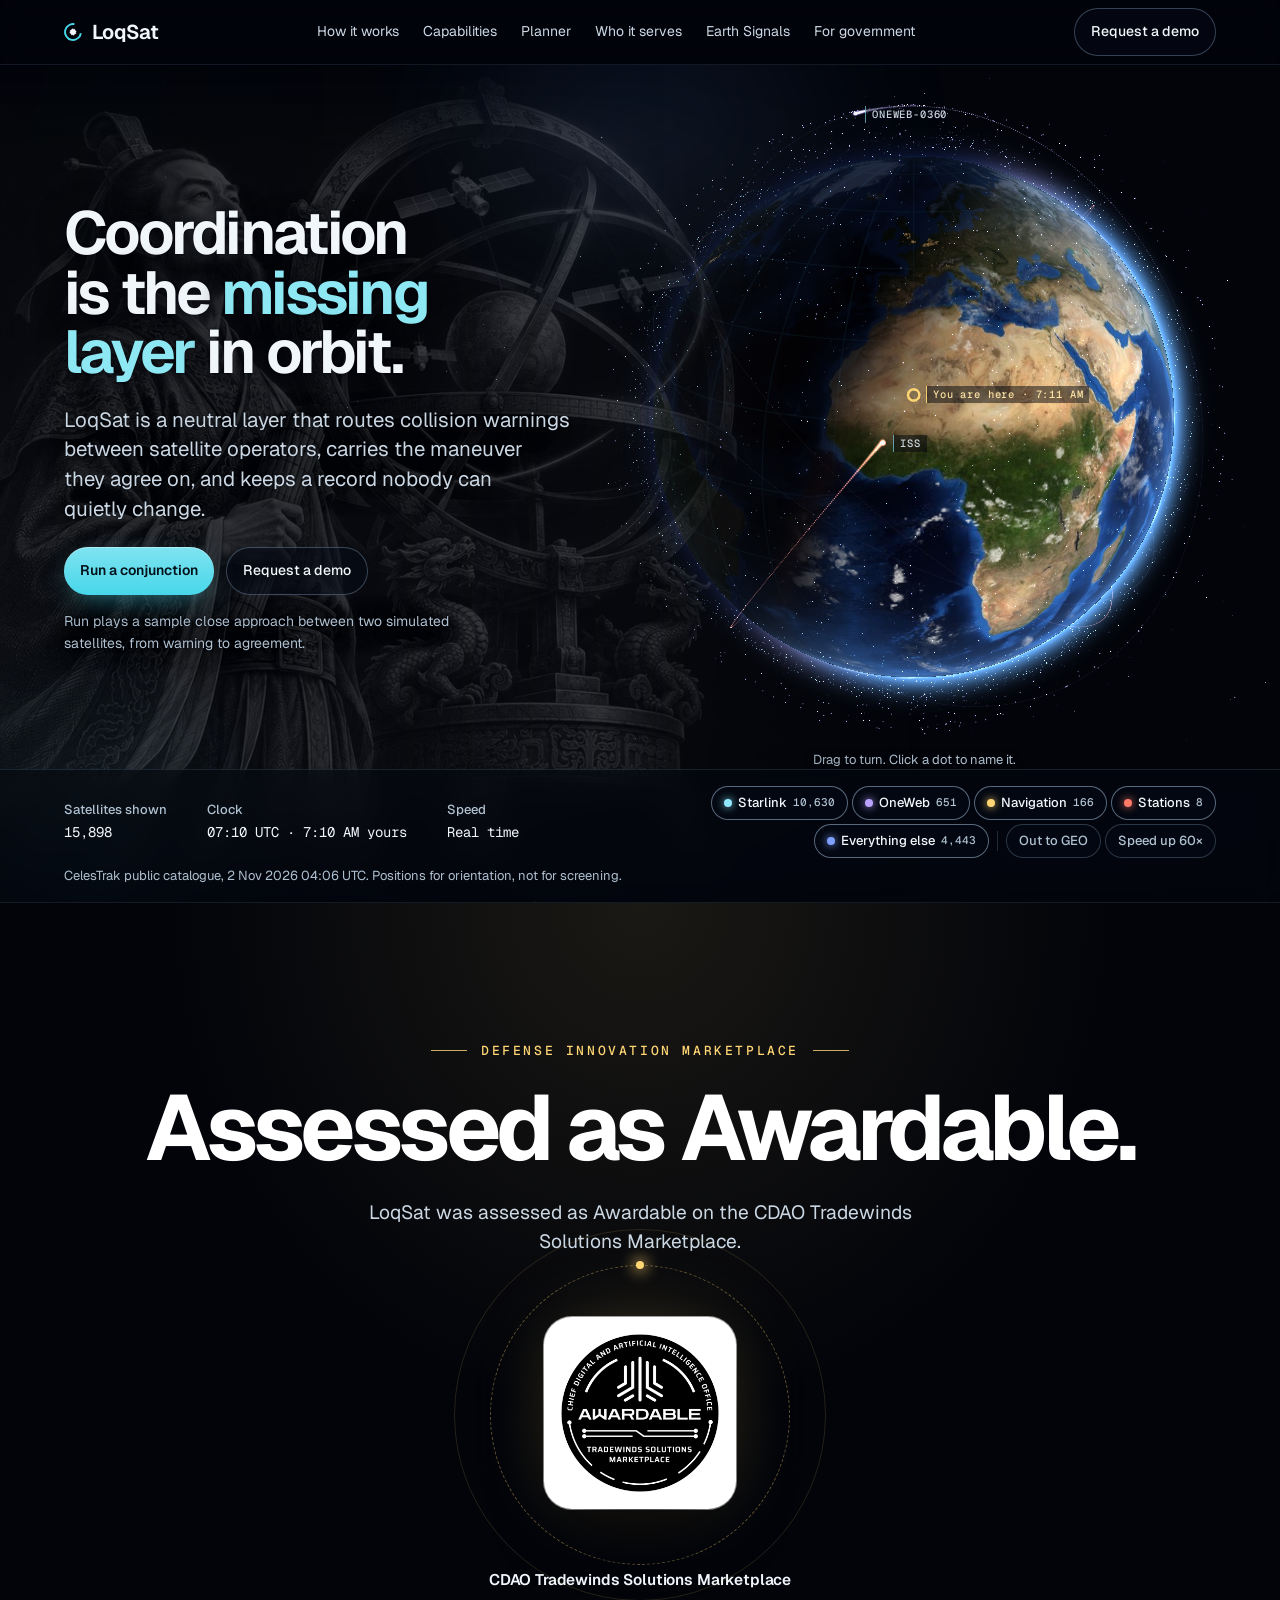
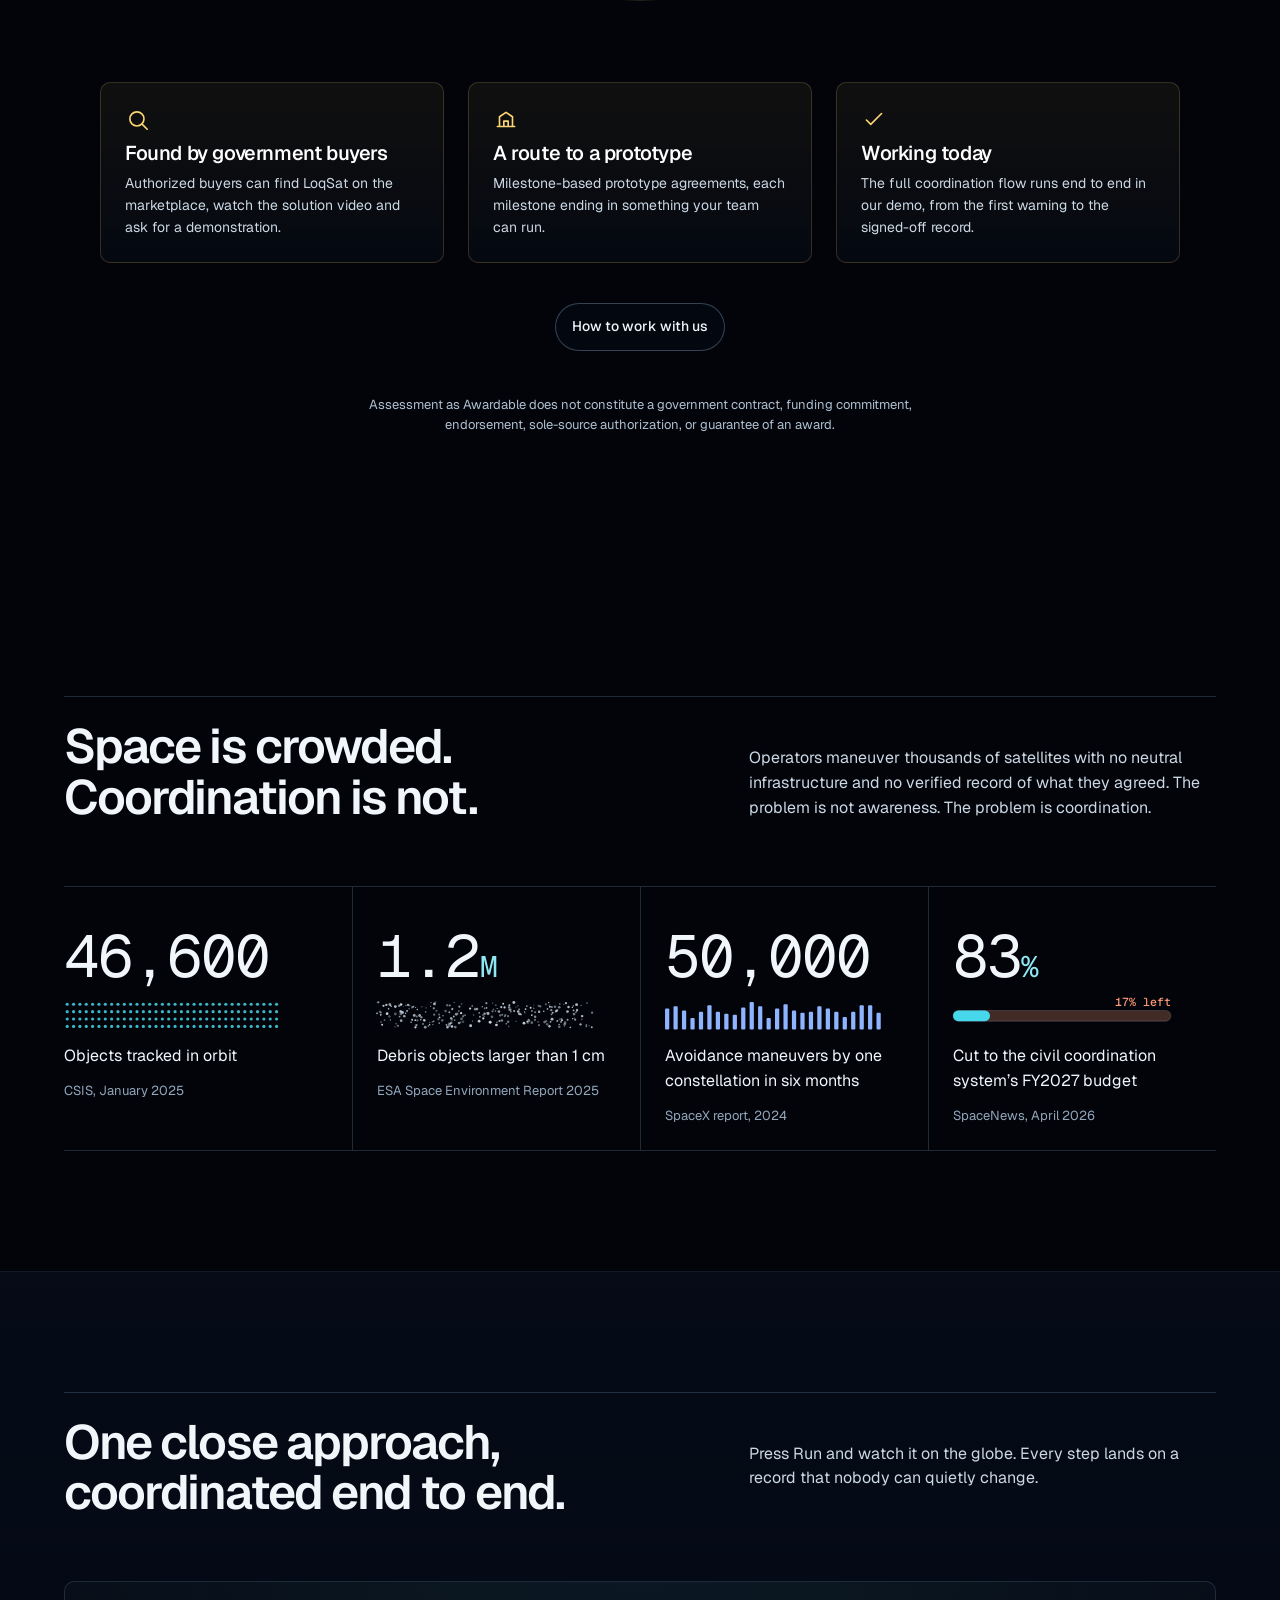
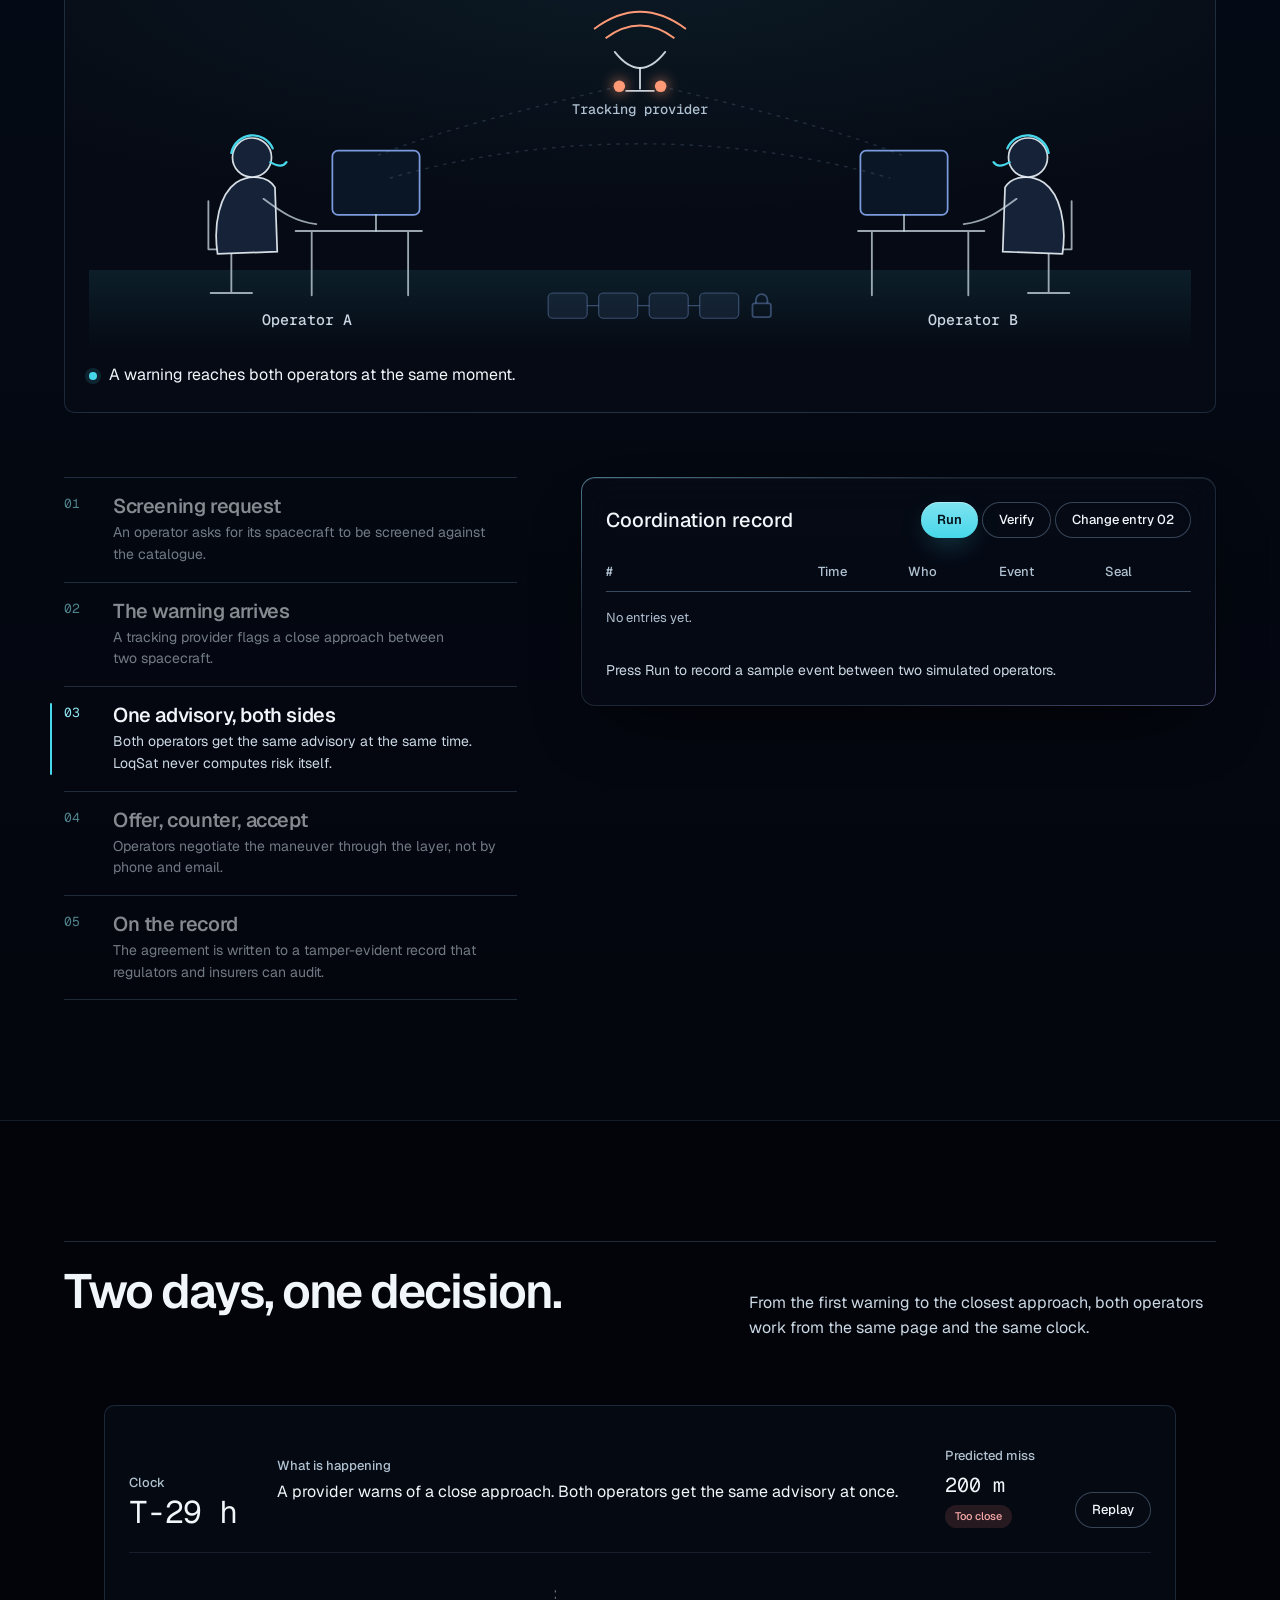
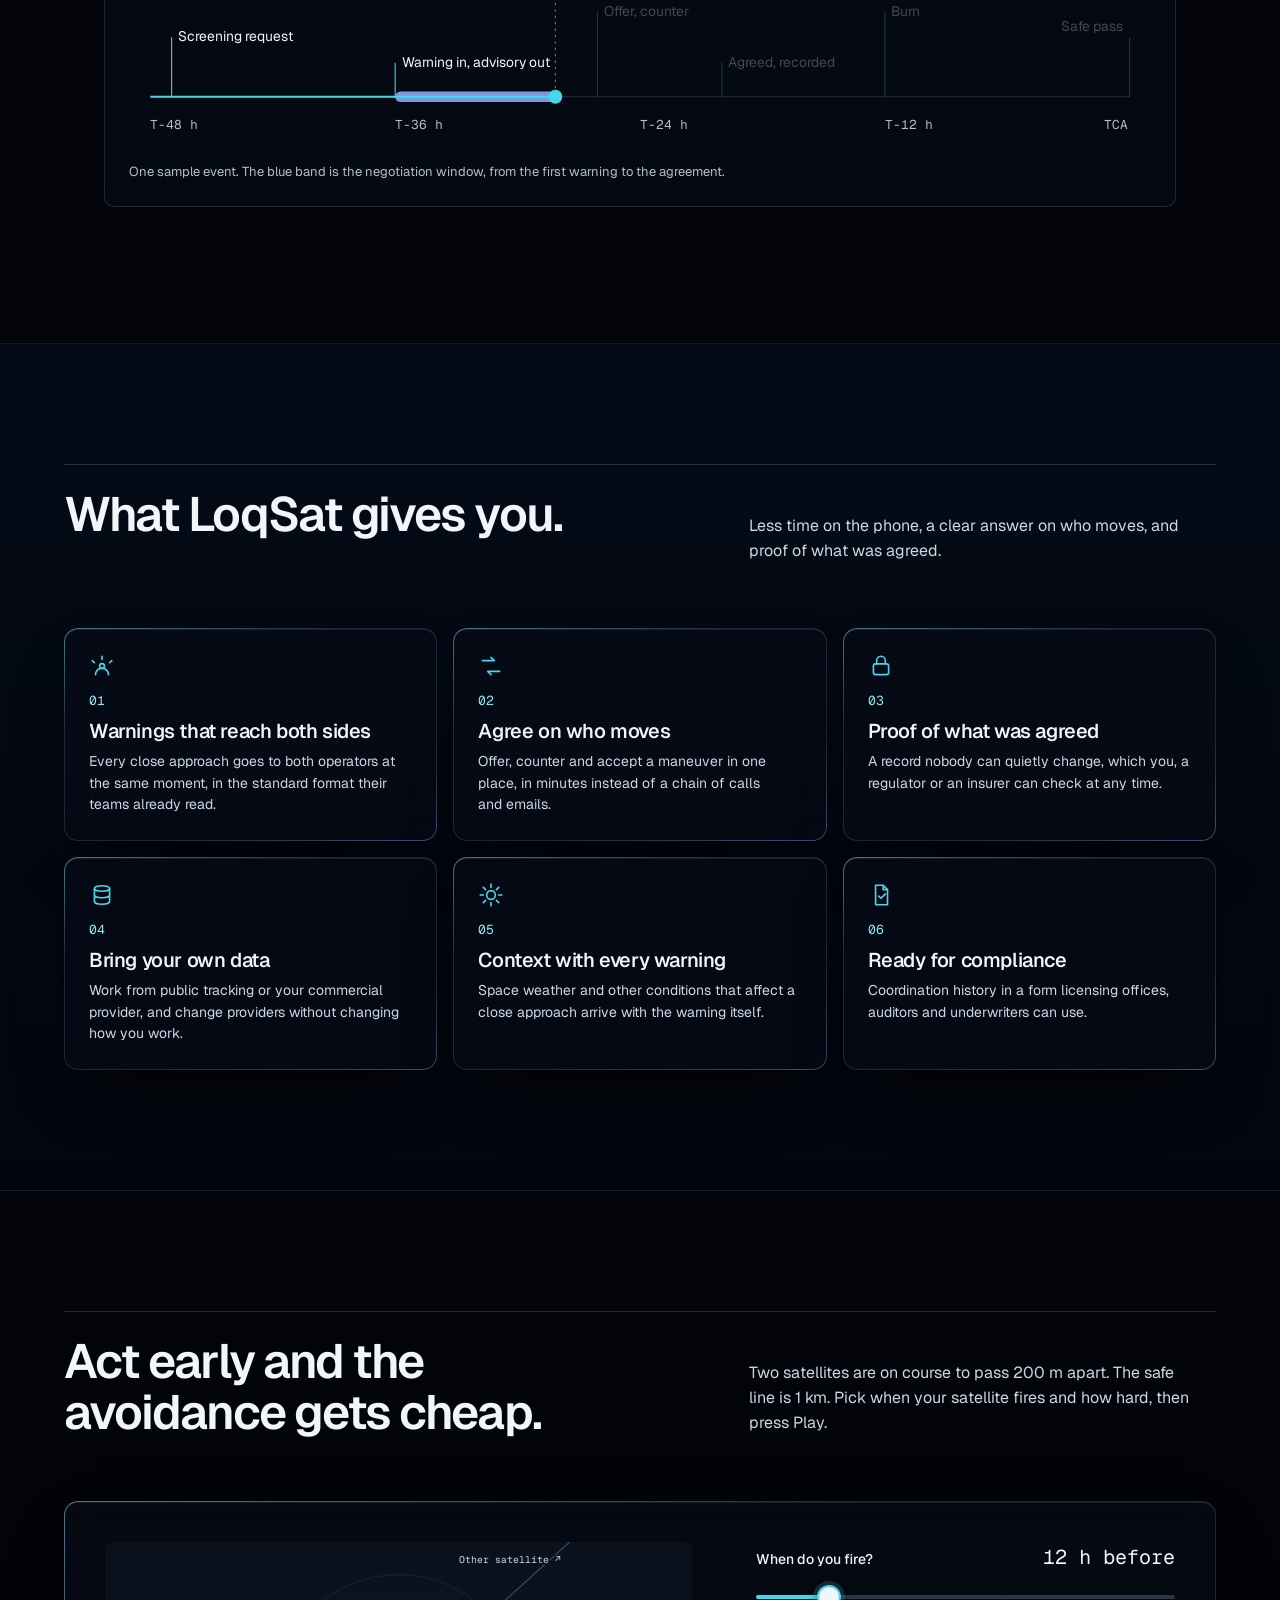
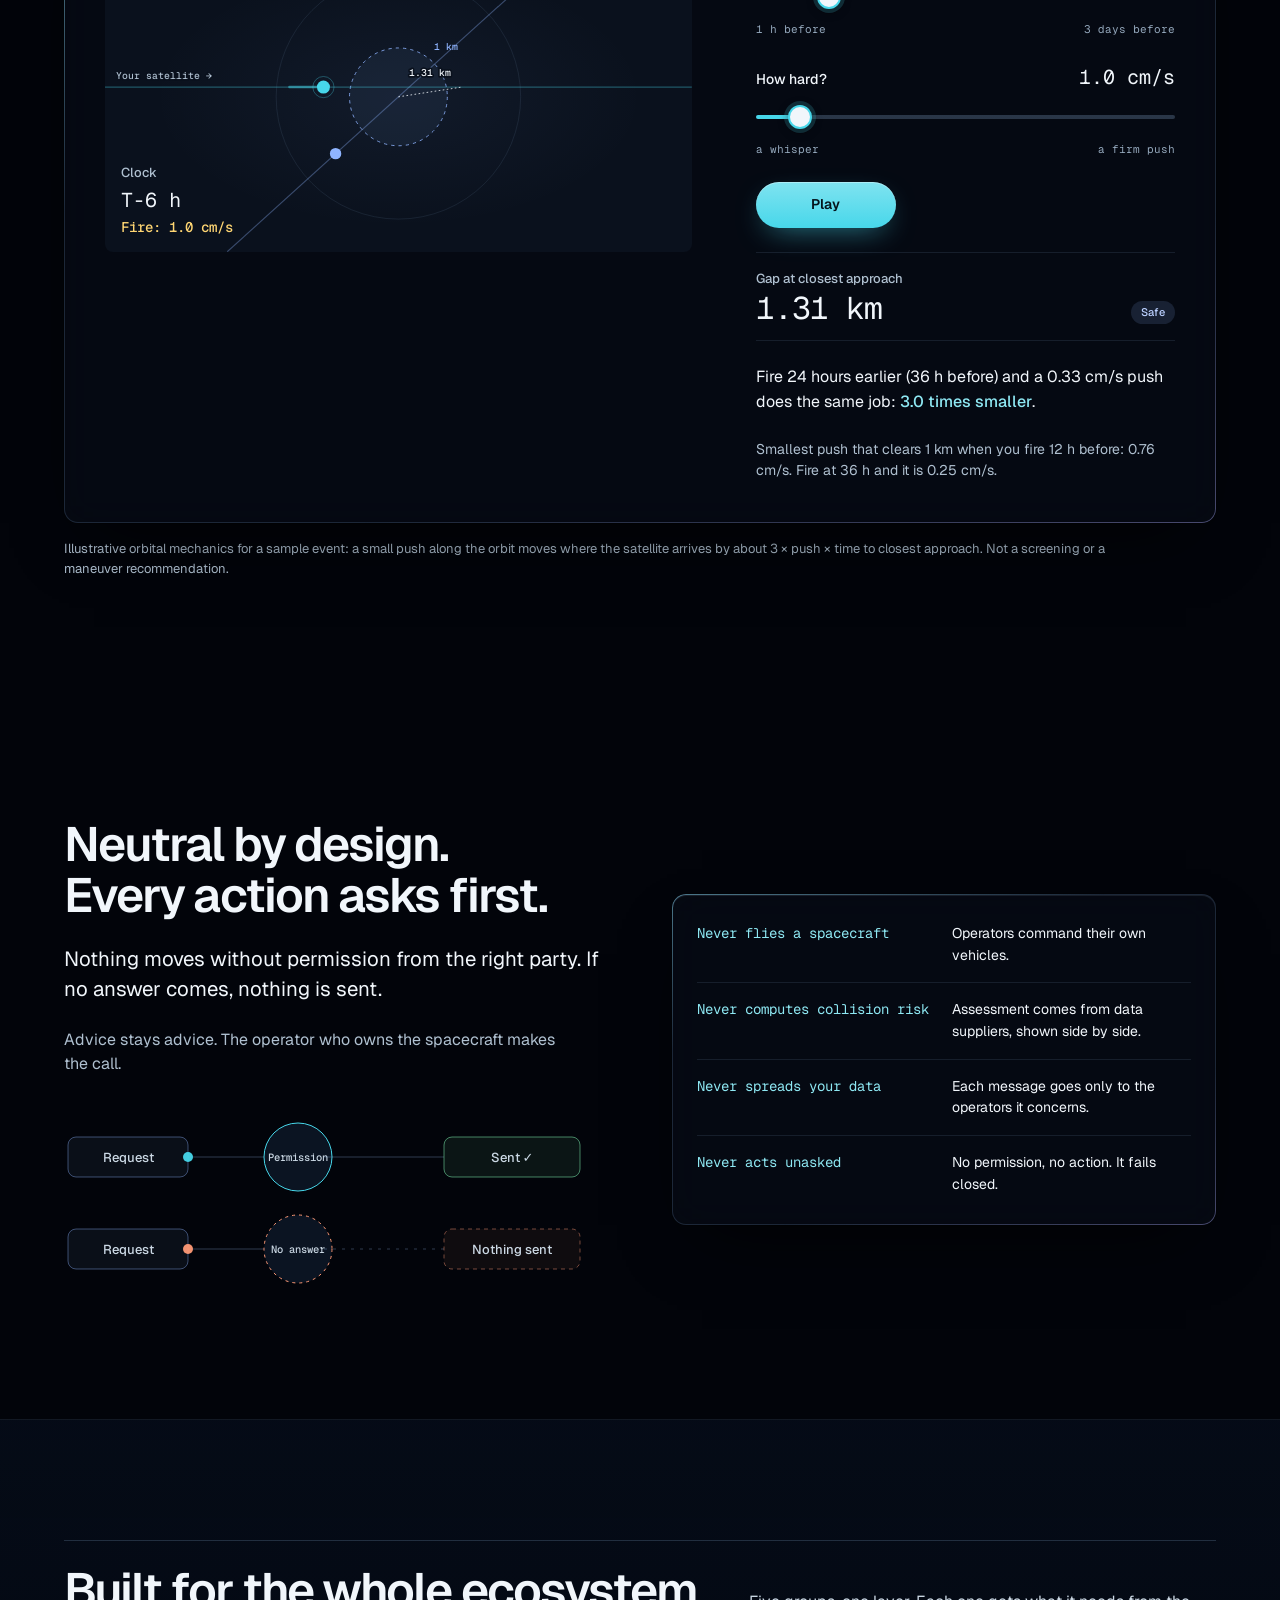
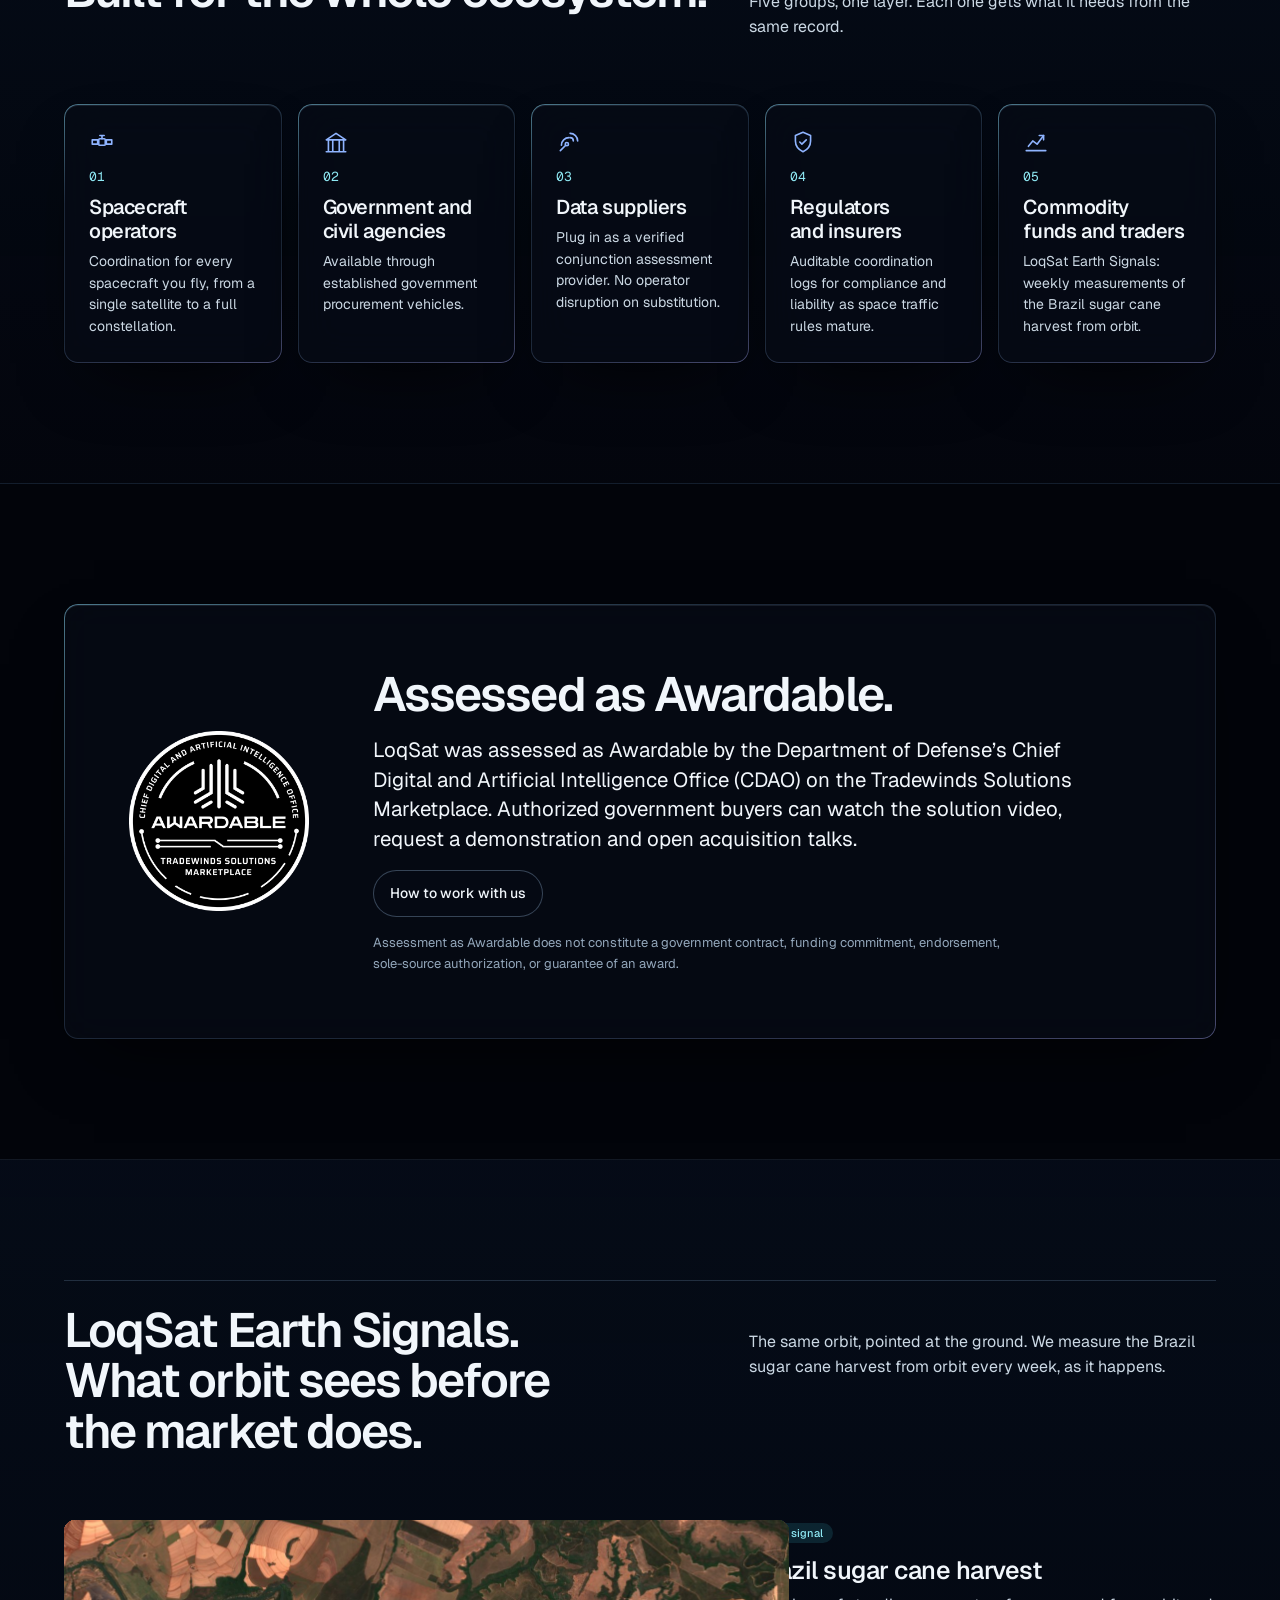
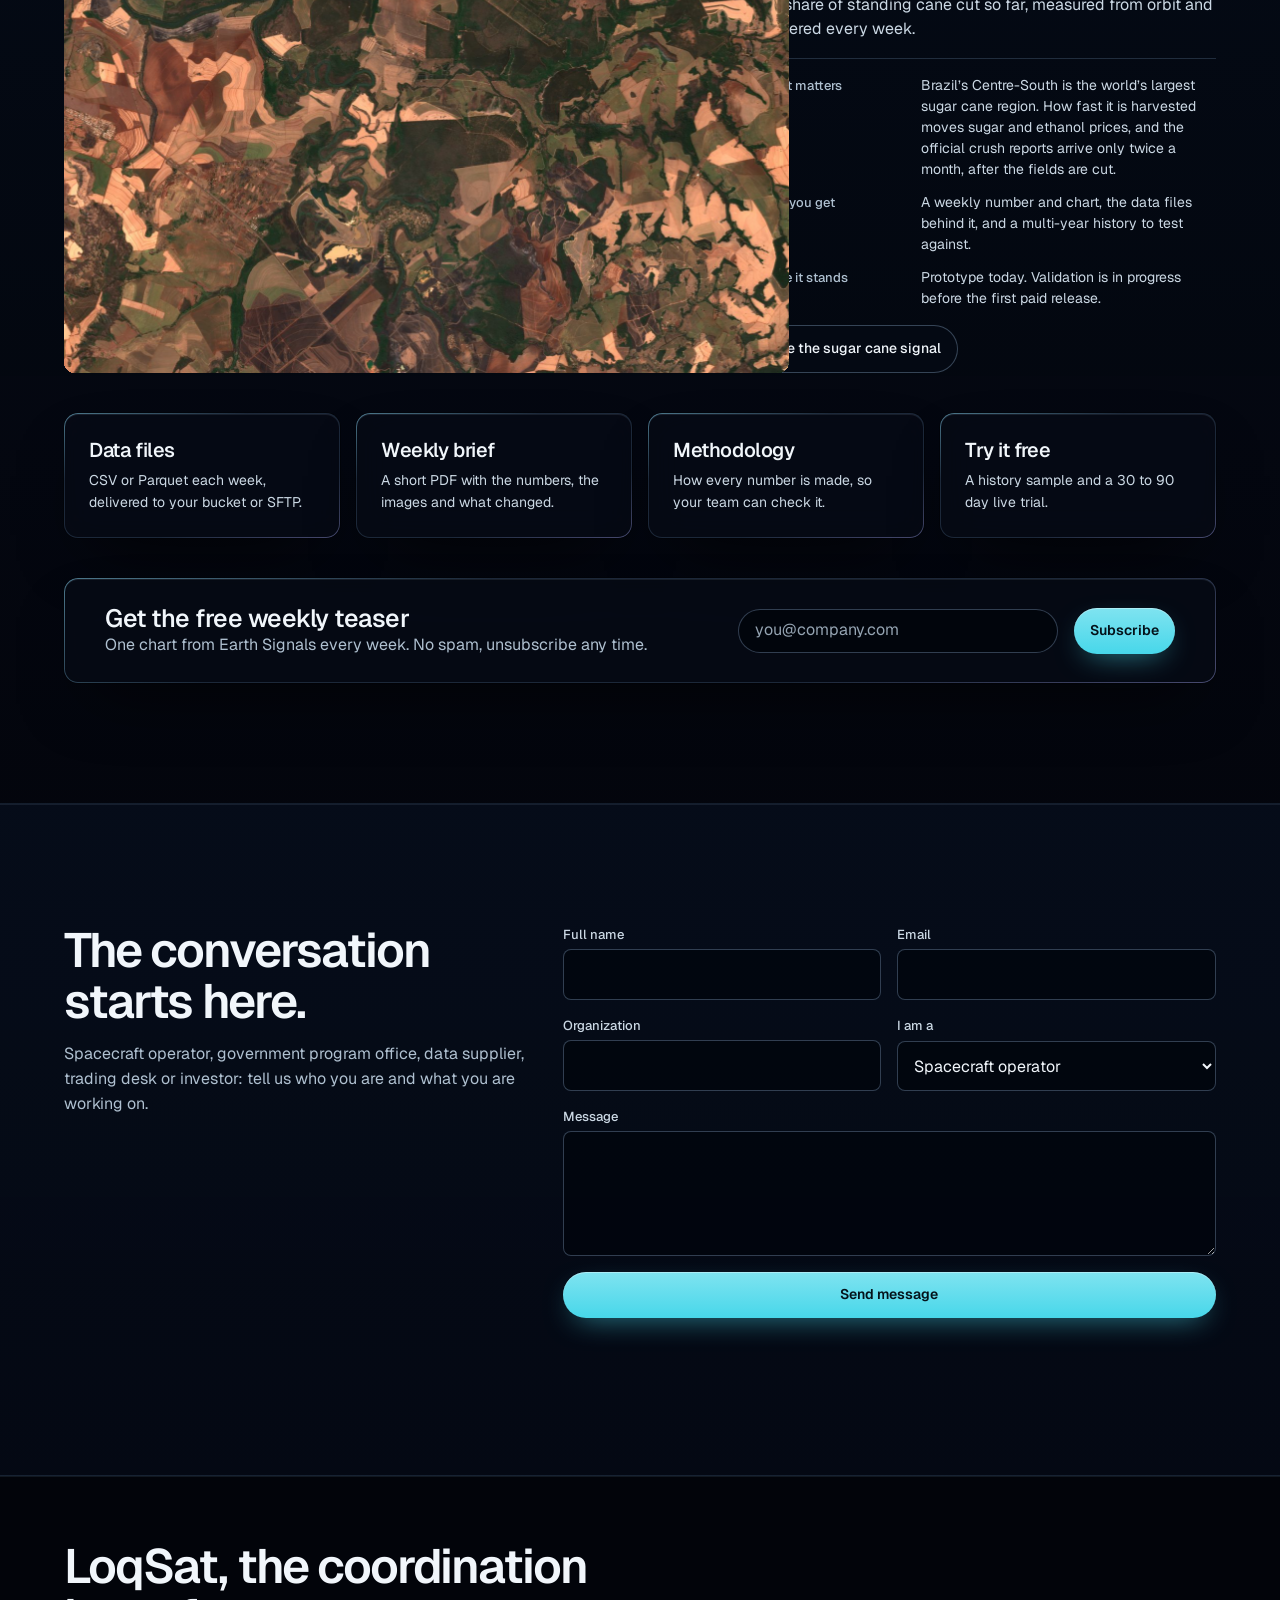
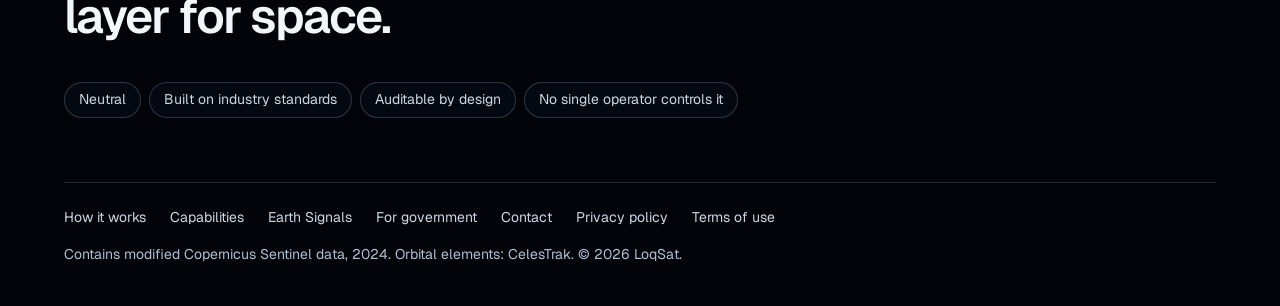
==== commit f8b06580: "Hero: fainter pictures, no astronaut (loqsat-platform PR #22)" ====
--- a/index.html
+++ b/index.html
@@ -8,7 +8,7 @@
 <link rel="preconnect" href="https://fonts.googleapis.com">
 <link rel="stylesheet" href="https://fonts.googleapis.com/css2?family=Geist:wght@400..700&family=Geist+Mono:wght@400;500&display=swap">
 <link rel="icon" href="data:,">
-<link rel="stylesheet" href="styles.css">
+<link rel="stylesheet" href="styles.css?v=3">
 <title>LoqSat | The Coordination Layer for Space</title>
 </head>
 <body>
@@ -35,43 +35,6 @@
     <div class="hero-art" aria-hidden="true">
       <div class="haze haze--a"></div><div class="haze haze--b"></div>
       <figure class="hero-person" hidden><img alt="" decoding="async"></figure>
-      <svg class="spacewalk" viewBox="0 0 440 340" focusable="false">
-        <defs>
-          <radialGradient id="visor" cx="35%" cy="30%" r="80%"><stop offset="0" stop-color="#8fd9ff" stop-opacity="0.55"/><stop offset="0.45" stop-color="#16324f"/><stop offset="1" stop-color="#050a14"/></radialGradient>
-          <linearGradient id="suit" x1="0" y1="0" x2="1" y2="1"><stop offset="0" stop-color="#1a2638"/><stop offset="1" stop-color="#070d18"/></linearGradient>
-          <path id="arm-r" d="M20 -12 C 48 -20 66 -44 82 -70"/>
-          <path id="arm-l" d="M-20 -6 C -42 12 -48 34 -40 54"/>
-          <path id="leg-r" d="M14 46 C 24 76 20 98 34 122"/>
-          <path id="leg-l" d="M-8 48 C -14 78 -30 92 -44 114"/>
-        </defs>
-        <g class="tether"><path d="M128 228 C 86 270 40 250 8 300 S -40 360 -60 340"/></g>
-        <g class="sat-float"><g transform="translate(332 96) rotate(16)">
-          <g class="panel"><rect x="-104" y="-13" width="70" height="26" rx="2"/><path d="M-90 -13v26M-76 -13v26M-62 -13v26M-48 -13v26M-104 0h70"/></g>
-          <g class="panel"><rect x="34" y="-13" width="70" height="26" rx="2"/><path d="M48 -13v26M62 -13v26M76 -13v26M90 -13v26M34 0h70"/></g>
-          <path class="line" d="M-34 0h12M22 0h12"/>
-          <rect class="body" x="-22" y="-20" width="44" height="40" rx="4"/>
-          <path class="line" d="M-22 -6h44M-8 -20v40"/>
-          <path class="line" d="M0 -20v-14"/><path class="dish" d="M-14 -40 Q0 -26 14 -40"/>
-          <circle class="blink" cx="14" cy="12" r="2.6"/>
-        </g></g>
-        <g class="astro-float"><g transform="translate(150 180) rotate(-14)">
-          <rect class="pack" x="-46" y="-34" width="64" height="84" rx="12"/>
-          <use href="#leg-l" class="tube-o"/><use href="#leg-l" class="tube-i"/>
-          <use href="#leg-r" class="tube-o"/><use href="#leg-r" class="tube-i"/>
-          <rect class="boot" x="-58" y="108" width="26" height="16" rx="6" transform="rotate(-28 -45 116)"/>
-          <rect class="boot" x="24" y="116" width="26" height="16" rx="6" transform="rotate(18 37 124)"/>
-          <rect class="torso" x="-28" y="-28" width="58" height="80" rx="22"/>
-          <rect class="panel-c" x="-12" y="-6" width="28" height="18" rx="4"/>
-          <circle class="led" cx="-4" cy="3" r="2"/><circle class="led led--b" cx="4" cy="3" r="2"/>
-          <use href="#arm-l" class="tube-o"/><use href="#arm-l" class="tube-i"/>
-          <circle class="glove" cx="-40" cy="56" r="9"/>
-          <g class="reach"><use href="#arm-r" class="tube-o"/><use href="#arm-r" class="tube-i"/><circle class="glove" cx="82" cy="-72" r="9"/></g>
-          <circle class="helmet" cx="2" cy="-54" r="31"/>
-          <ellipse class="visor" cx="9" cy="-54" rx="21" ry="16" fill="url(#visor)"/>
-          <path class="glint" d="M-2 -64 Q6 -70 16 -66"/>
-        </g></g>
-        <g class="specks"><circle cx="40" cy="40" r="1.4"/><circle cx="250" cy="22" r="1"/><circle cx="410" cy="200" r="1.3"/><circle cx="300" cy="300" r="1"/><circle cx="90" cy="120" r="0.9"/></g>
-      </svg>
     </div>
     <div class="container hero-grid">
       <div class="hero-copy">
@@ -469,8 +432,8 @@
 <script src="data/sats.js"></script>
 <script src="globe3d.js"></script>
 <script src="site.js"></script>
-<script src="people/people.js"></script>
-<script src="scenes.js"></script>
+<script src="people/people.js?v=3"></script>
+<script src="scenes.js?v=3"></script>
 <script>
 document.querySelectorAll('form[action]').forEach((f) => f.addEventListener('submit', async (e) => {
   e.preventDefault();
--- a/styles.css
+++ b/styles.css
@@ -799,16 +799,18 @@
 @media (max-width: 75rem) { .spacewalk { left: auto; right: 4%; top: 12px; width: clamp(150px, 26vw, 260px); opacity: 0.55; } }
 @media (max-width: 40rem) { .spacewalk { width: 132px; right: -8px; top: 4px; opacity: 0.45; } }
 
-/* hero person: a large engraving on the left, faded into the dark behind the copy; one per visit (people/people.js) */
-.hero-person { position: absolute; left: 0; top: 0; bottom: 0; width: min(58vw, 1100px); margin: 0; opacity: 0; transition: opacity 1.6s var(--ease-out);
-  -webkit-mask-image: linear-gradient(90deg, #000 30%, transparent 100%), linear-gradient(180deg, transparent 0, #000 12%, #000 80%, transparent 100%); -webkit-mask-composite: source-in;
-  mask-image: linear-gradient(90deg, #000 30%, transparent 100%), linear-gradient(180deg, transparent 0, #000 12%, #000 80%, transparent 100%); mask-composite: intersect; }
-.hero-person.in { opacity: 0.5; }
-.hero-person img { width: 100%; height: 100%; object-fit: cover; object-position: left center; display: block; filter: grayscale(1) contrast(1.05) brightness(0.9); }
-.hero-person.flip img { transform: scaleX(-1); object-position: right center; }
-@media (prefers-reduced-motion: no-preference) { .hero-person img { animation: person-drift 26s ease-in-out infinite alternate; } .hero-person.flip img { animation-name: person-drift-flip; } }
-@keyframes person-drift { from { transform: scale(1.04) translate(0, 0); } to { transform: scale(1.08) translate(-1.5%, -1%); } }
-@keyframes person-drift-flip { from { transform: scaleX(-1) scale(1.04); } to { transform: scaleX(-1) scale(1.08) translate(1.5%, -1%); } }
+/* hero person: a large engraving on the left, blended into the dark behind the copy; one per visit (people/people.js).
+   lighten drops the picture's own dark background, so only the line work shows over the sky */
+.hero-person { position: absolute; left: 0; top: 0; bottom: 0; height: 100%; aspect-ratio: 1672 / 941; margin: 0; opacity: 0; transition: opacity 1.8s var(--ease-out); mix-blend-mode: lighten;
+  -webkit-mask-image: linear-gradient(90deg, #000 40%, transparent 62%), linear-gradient(180deg, transparent 0, #000 10%, #000 86%, transparent 100%); -webkit-mask-composite: source-in;
+  mask-image: linear-gradient(90deg, #000 40%, transparent 62%), linear-gradient(180deg, transparent 0, #000 10%, #000 86%, transparent 100%); mask-composite: intersect; }
+.hero-person.in { opacity: 0.34; }
+.hero-person img { width: 100%; height: 100%; object-fit: cover; display: block; filter: grayscale(1) brightness(0.85) contrast(0.9); transform-origin: 20% 60%; }
+.hero-person.flip img { scale: -1 1; }
+@media (prefers-reduced-motion: no-preference) { .hero-person img { animation: person-drift 30s ease-in-out infinite alternate; } }
+@keyframes person-drift { from { transform: scale(1.02); } to { transform: scale(1.07) translate(-1%, -1%); } }
+.has-person .hero-copy h1, .has-person .hero-copy .lead, .has-person .hero-copy .run-note { text-shadow: 0 2px 28px rgba(2, 4, 10, 0.95), 0 0 2px rgba(2, 4, 10, 0.8); }
 .has-person .spacewalk { display: none; }
-@media (max-width: 75rem) { .hero-person { width: 100%; height: 62%; bottom: auto; } .hero-person.in { opacity: 0.32; } }
+@media (max-width: 118rem) { .hero-person.in { opacity: 0.28; } }
+@media (max-width: 75rem) { .hero-person { height: 70%; bottom: auto; } .hero-person.in { opacity: 0.2; } }
 .you-label { border-left-color: #FFD673; color: #FFE7A8; }
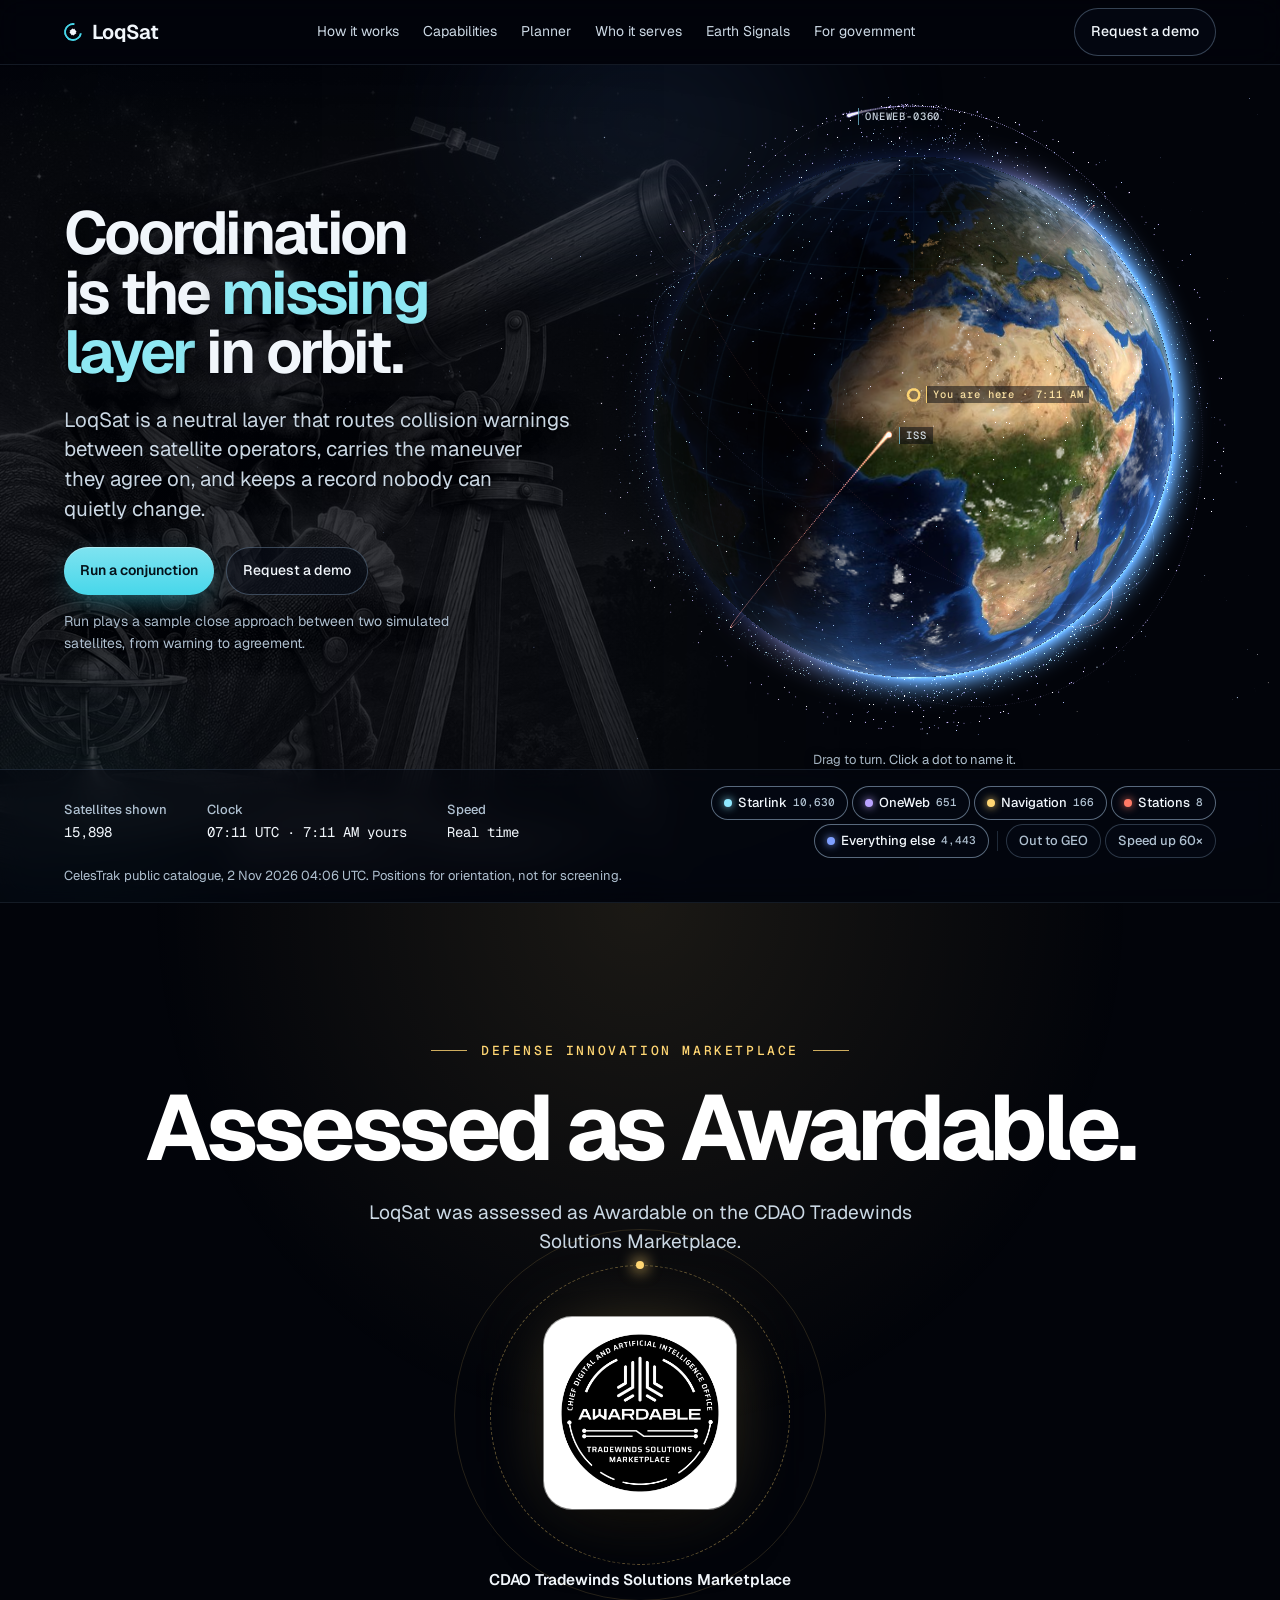
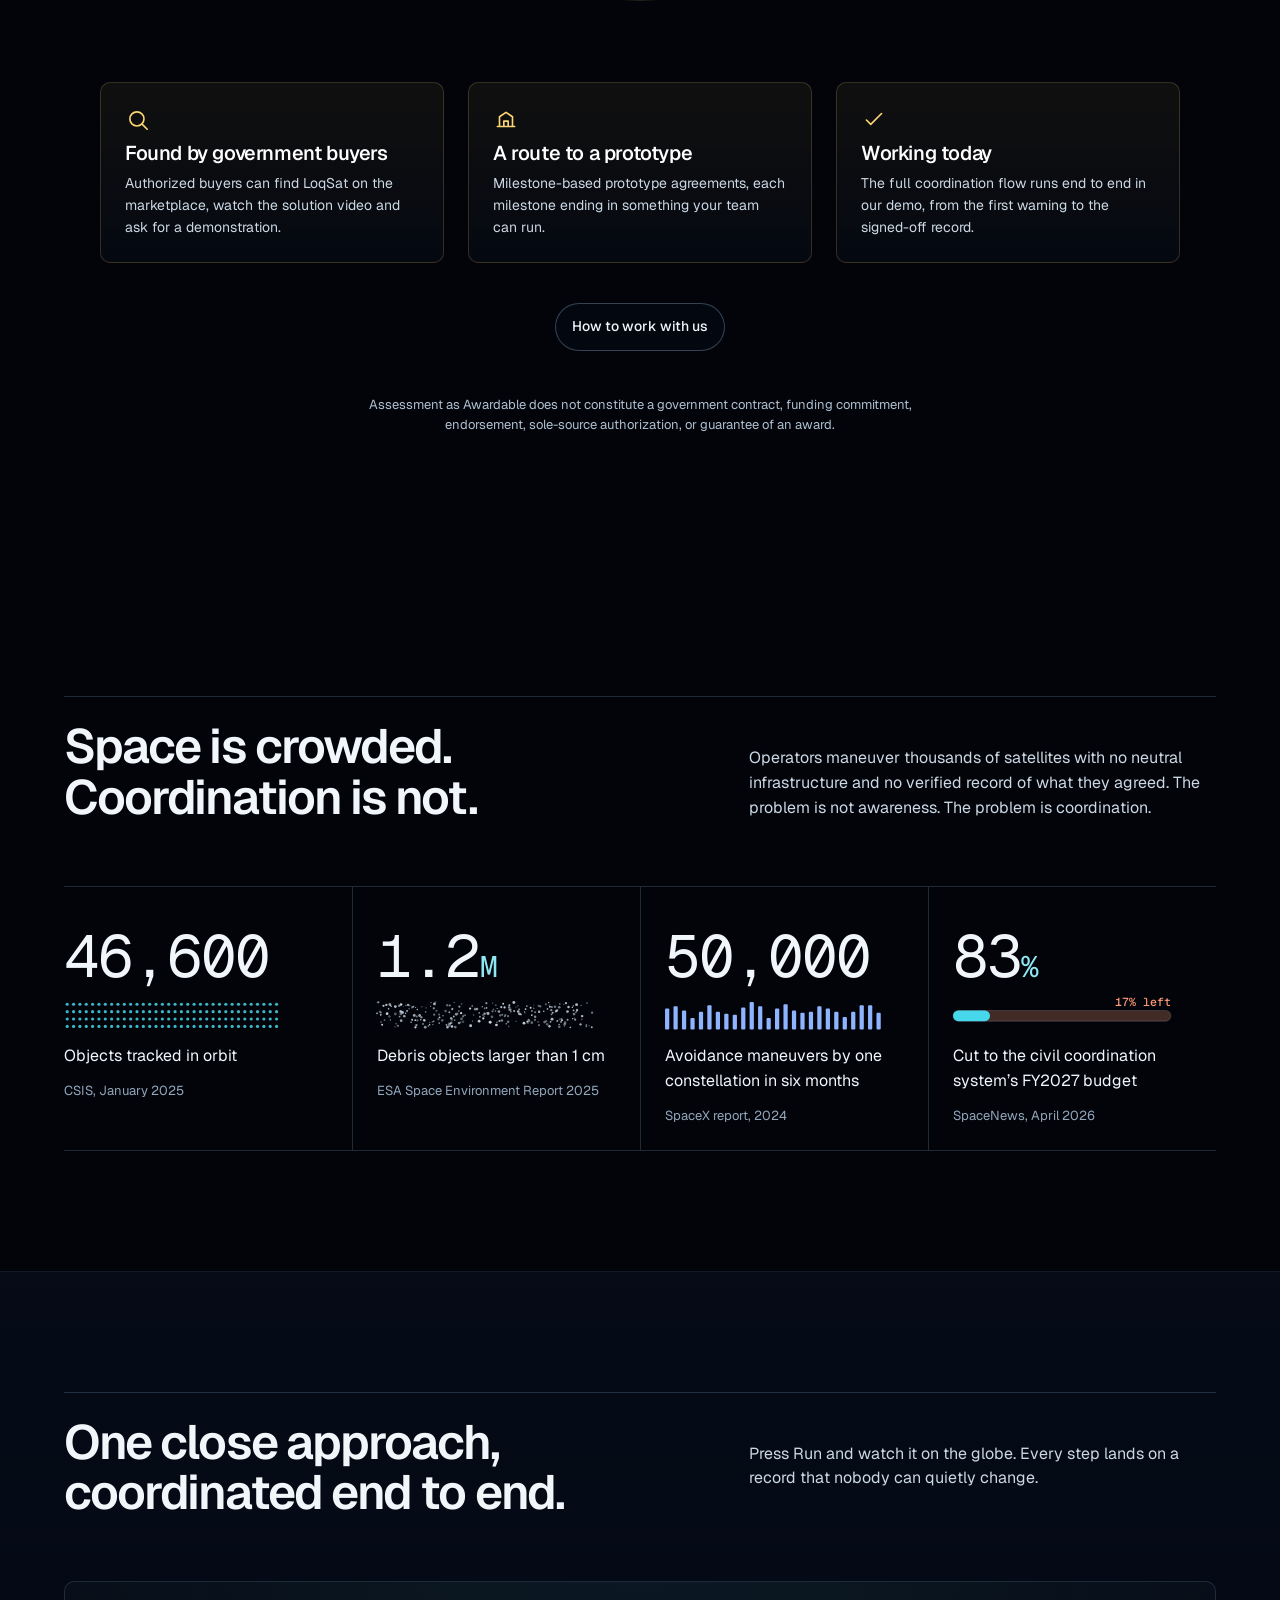
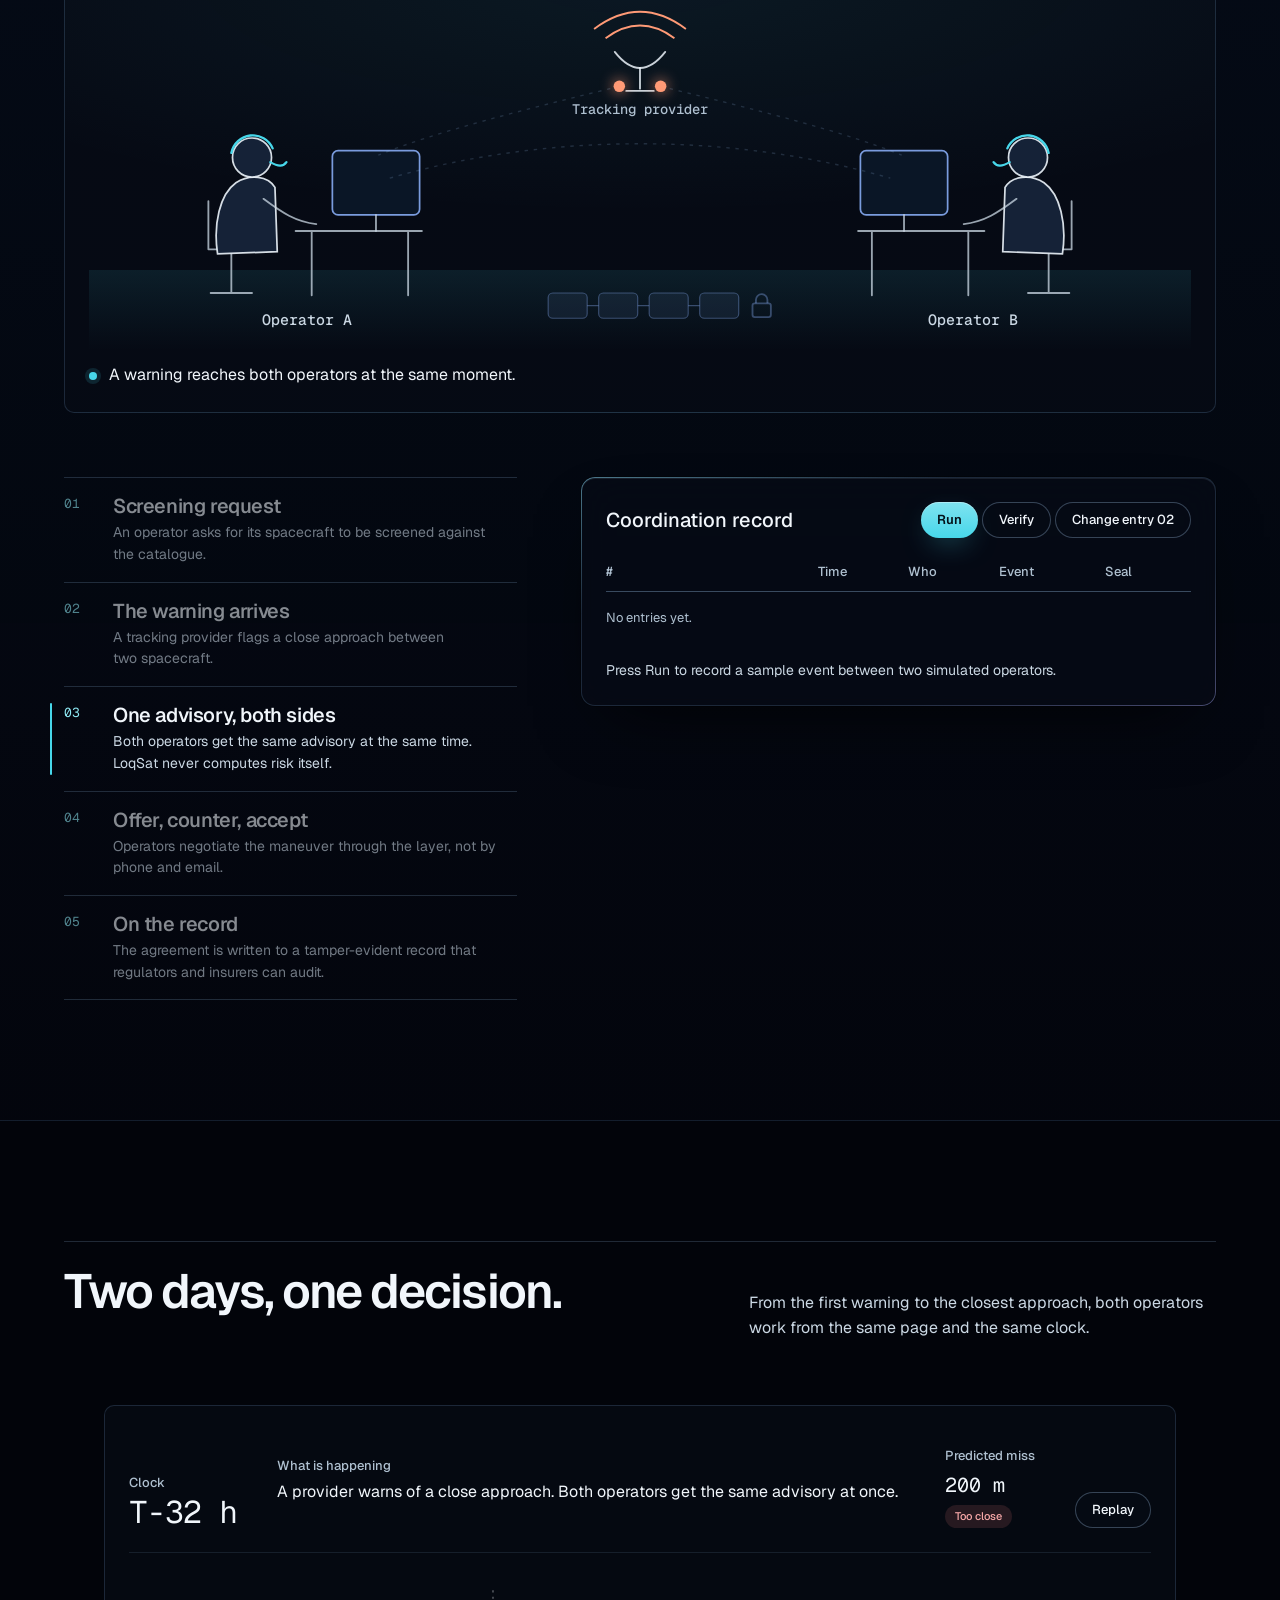
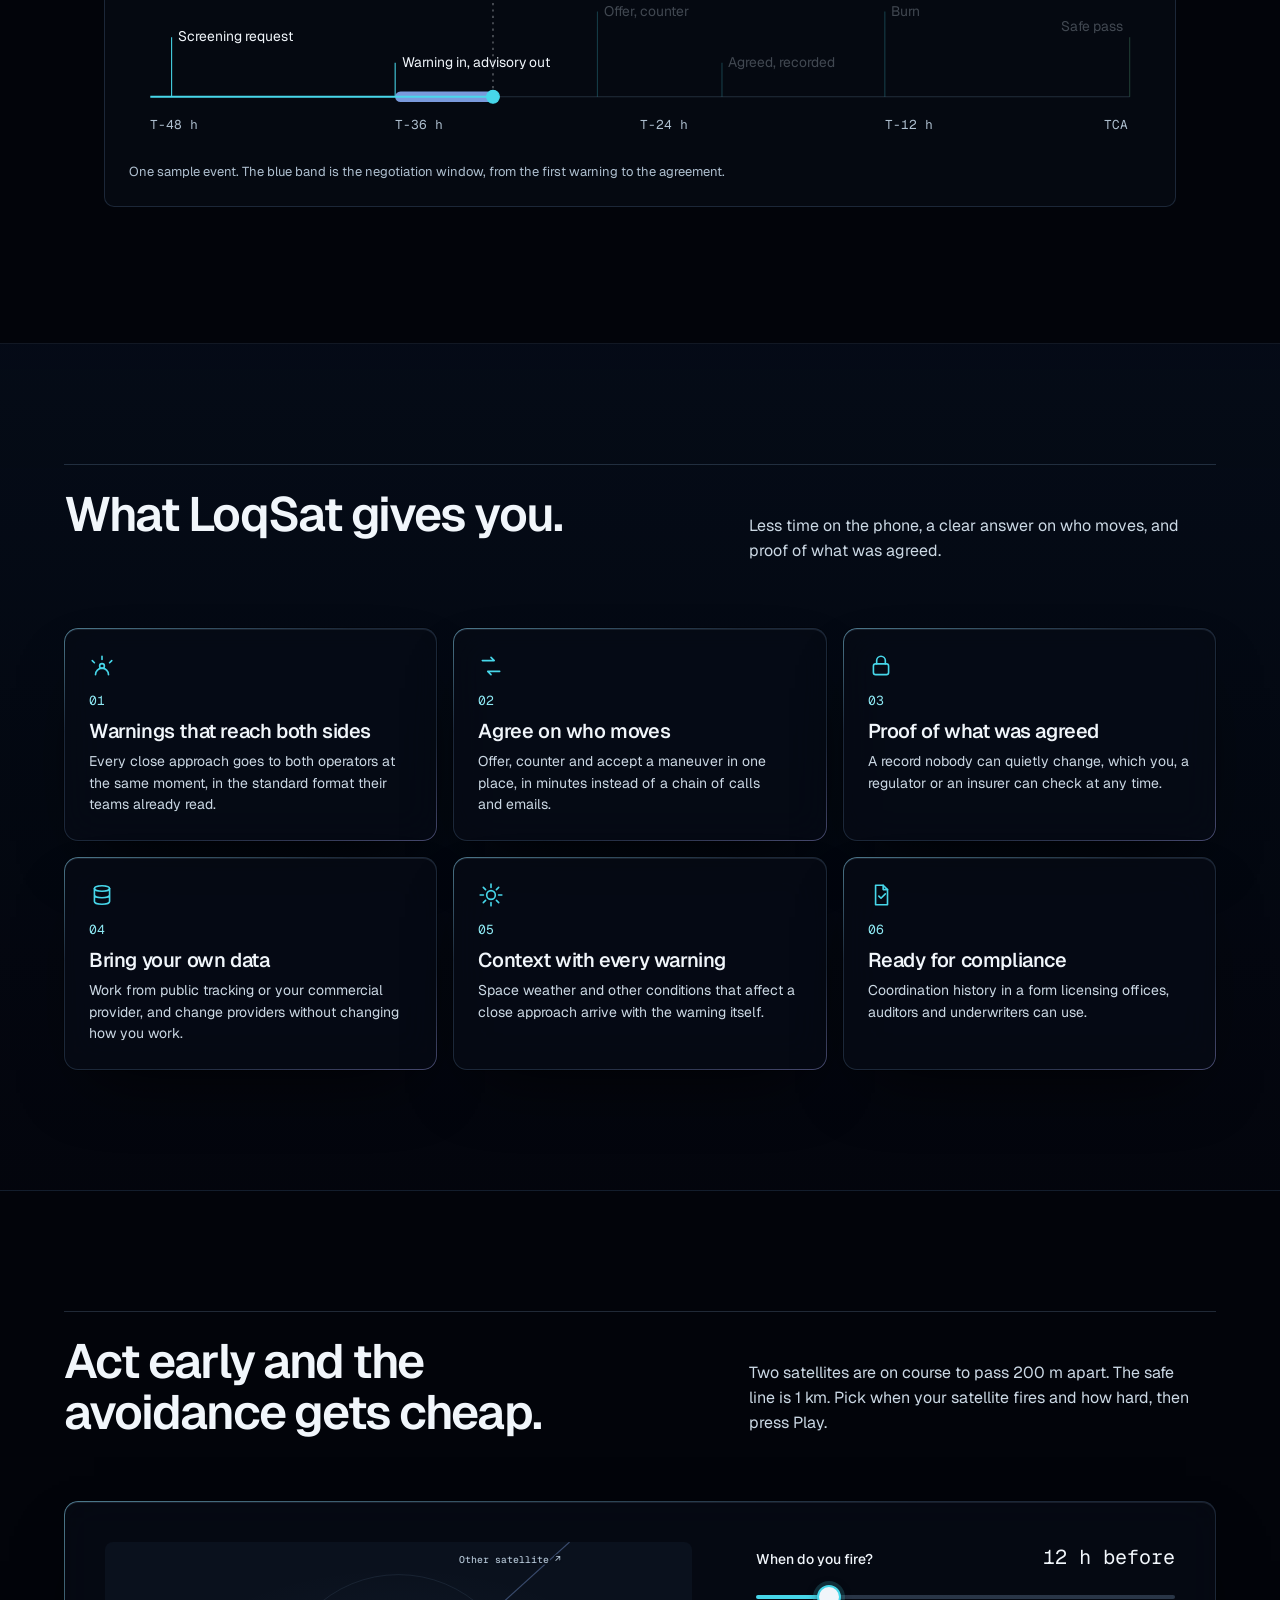
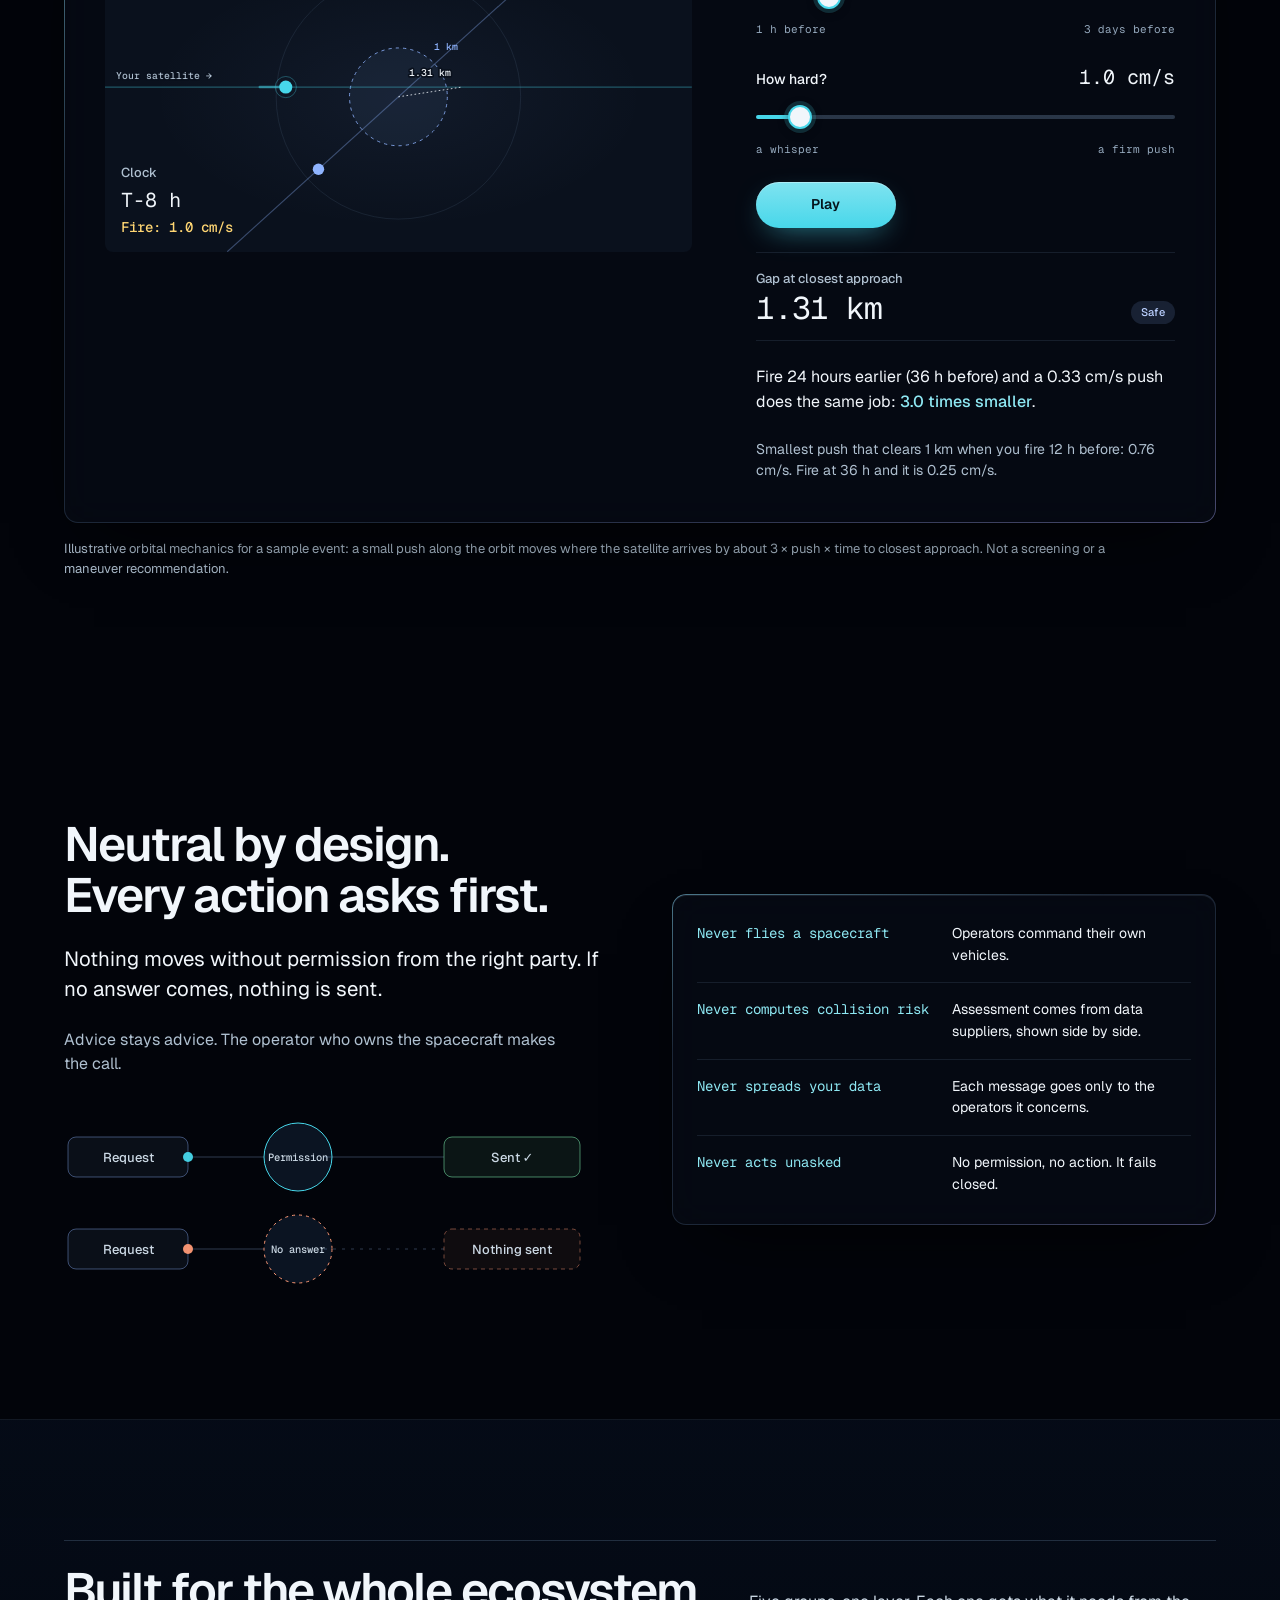
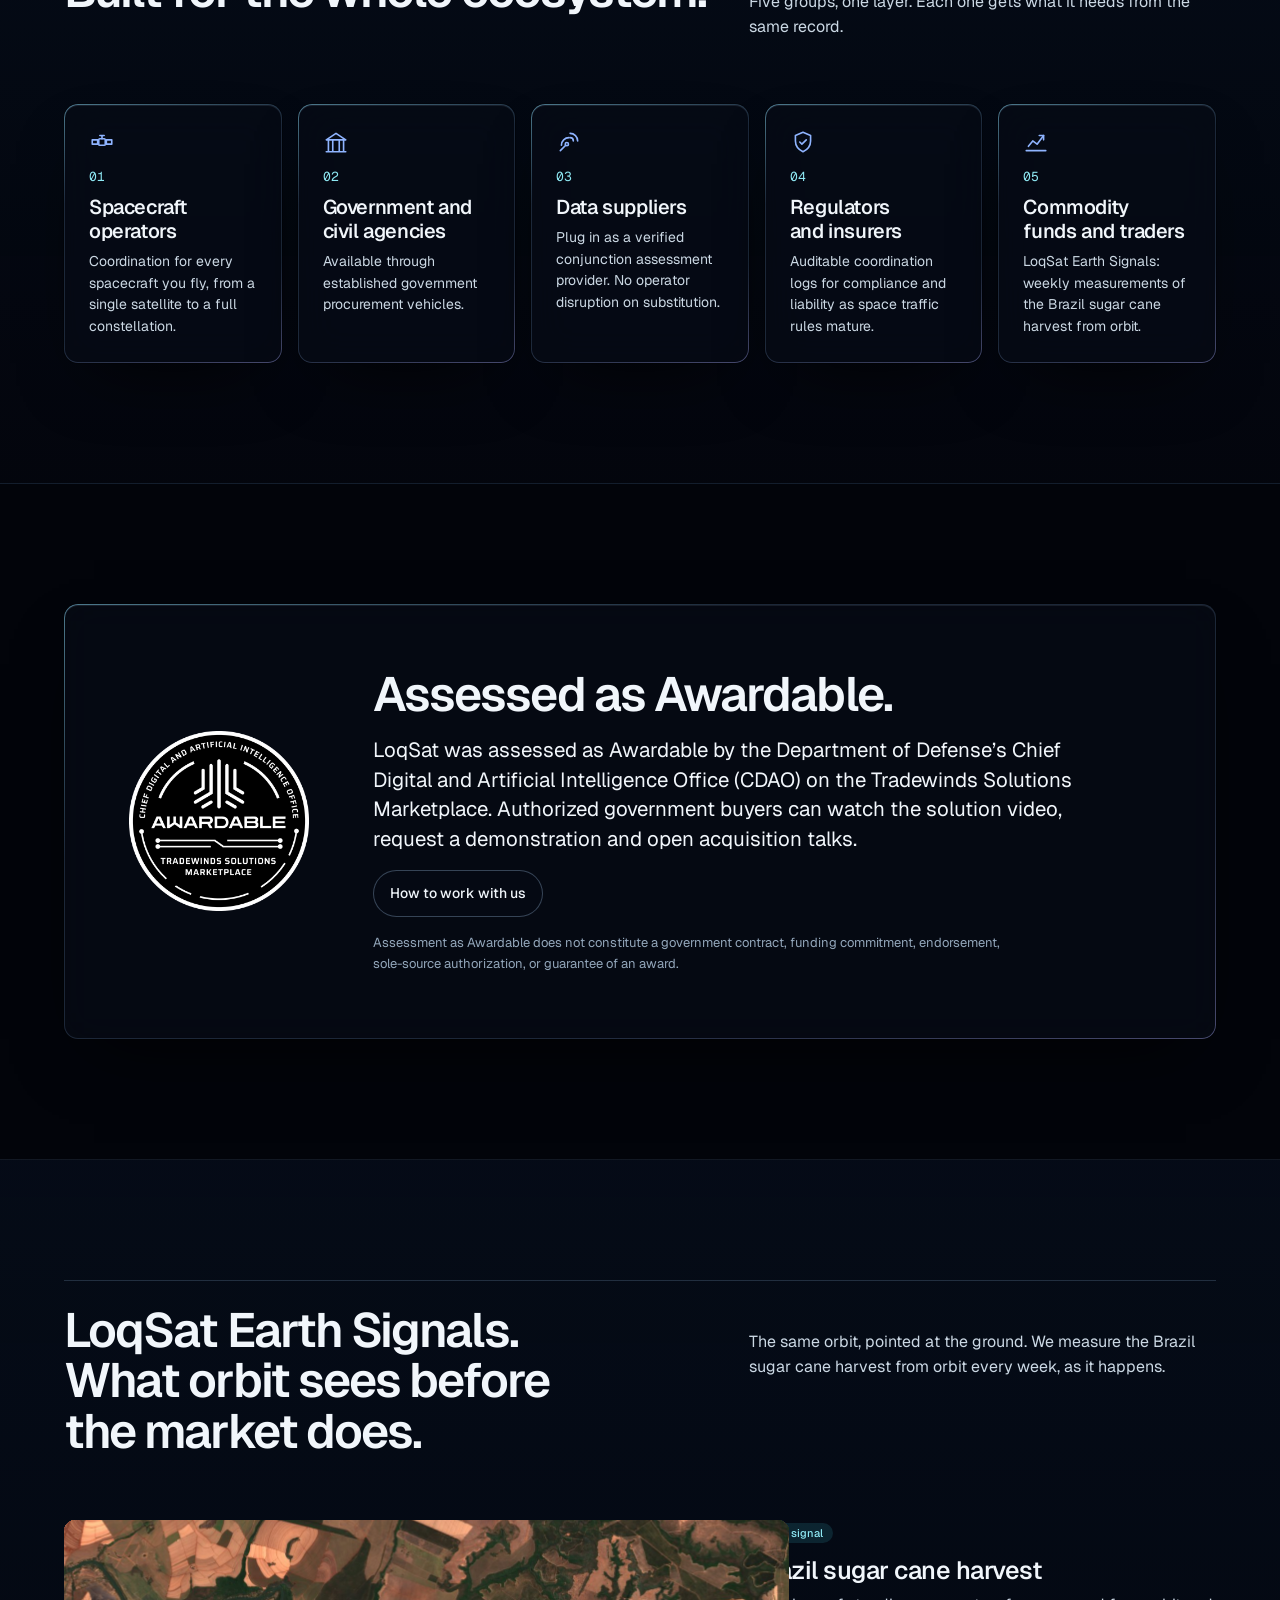
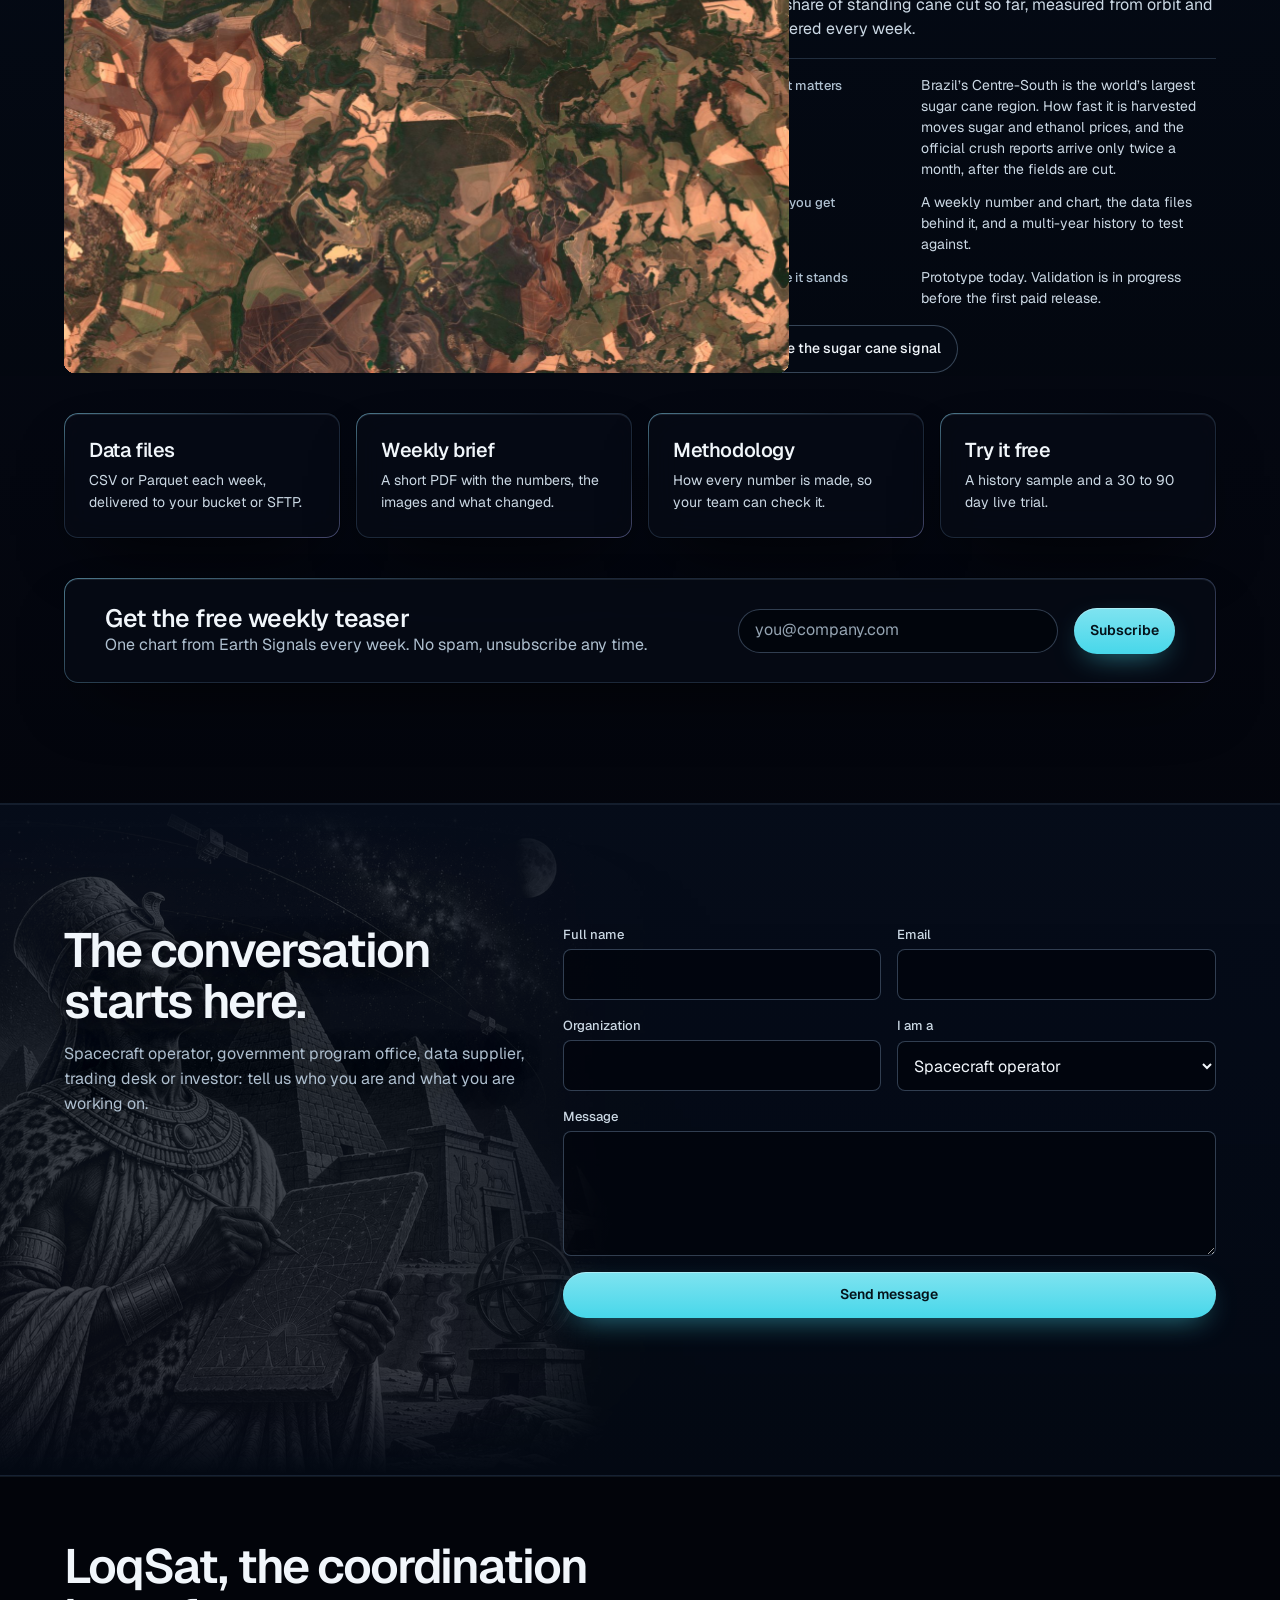
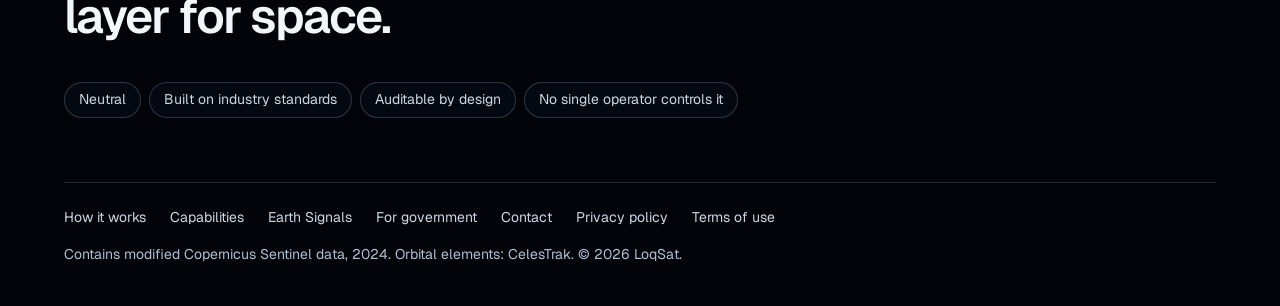
==== commit 93da33c1: "Kushite astronomer behind the contact section (loqsat-platform PR #23)" ====
--- a/index.html
+++ b/index.html
@@ -8,7 +8,7 @@
 <link rel="preconnect" href="https://fonts.googleapis.com">
 <link rel="stylesheet" href="https://fonts.googleapis.com/css2?family=Geist:wght@400..700&family=Geist+Mono:wght@400;500&display=swap">
 <link rel="icon" href="data:,">
-<link rel="stylesheet" href="styles.css?v=3">
+<link rel="stylesheet" href="styles.css?v=4">
 <title>LoqSat | The Coordination Layer for Space</title>
 </head>
 <body>
@@ -397,6 +397,7 @@
 </main>
 
 <section class="close" id="contact" aria-labelledby="contact-h">
+  <figure class="section-art" aria-hidden="true"><img src="people/kush.jpg" alt="" loading="lazy" decoding="async" width="1672" height="941"></figure>
   <div class="container">
     <div style="display:grid;gap:var(--space-md);align-content:start">
       <h2 id="contact-h">The conversation starts here.</h2>
--- a/styles.css
+++ b/styles.css
@@ -814,3 +814,13 @@
 @media (max-width: 118rem) { .hero-person.in { opacity: 0.28; } }
 @media (max-width: 75rem) { .hero-person { height: 70%; bottom: auto; } .hero-person.in { opacity: 0.2; } }
 .you-label { border-left-color: #FFD673; color: #FFE7A8; }
+
+/* contact: an astronomer of ancient Kush, faded into the dark behind the heading */
+#contact { position: relative; overflow: hidden; isolation: isolate; }
+#contact .container { position: relative; z-index: 1; }
+.section-art { position: absolute; left: 0; top: 0; bottom: 0; height: 100%; aspect-ratio: 1672 / 941; margin: 0; z-index: 0; pointer-events: none; mix-blend-mode: lighten; opacity: 0.3;
+  -webkit-mask-image: linear-gradient(90deg, #000 35%, transparent 60%), linear-gradient(180deg, transparent 0, #000 12%, #000 85%, transparent 100%); -webkit-mask-composite: source-in;
+  mask-image: linear-gradient(90deg, #000 35%, transparent 60%), linear-gradient(180deg, transparent 0, #000 12%, #000 85%, transparent 100%); mask-composite: intersect; }
+.section-art img { width: 100%; height: 100%; object-fit: cover; display: block; filter: grayscale(1) brightness(0.85) contrast(0.9); }
+#contact h2, #contact .muted { text-shadow: 0 2px 24px rgba(2, 4, 10, 0.95); }
+@media (max-width: 60rem) { .section-art { height: 55%; opacity: 0.22; } }
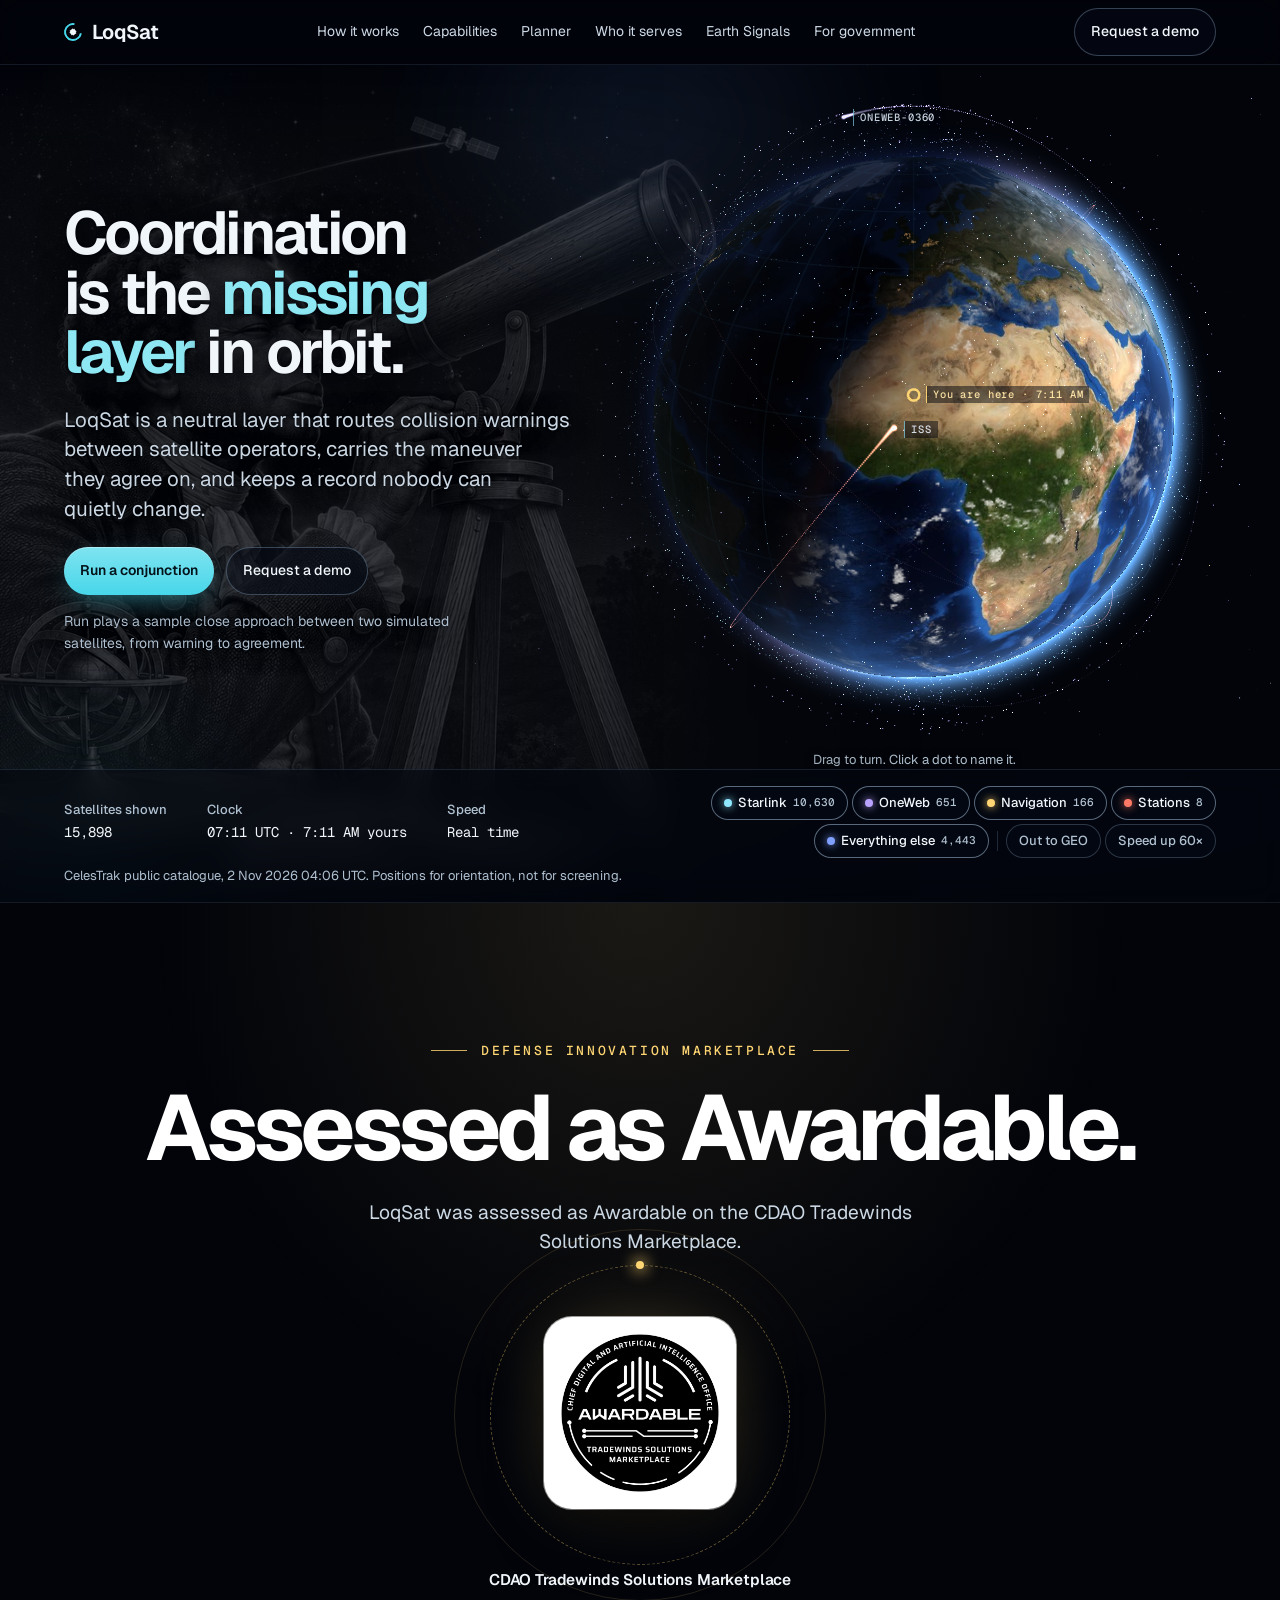
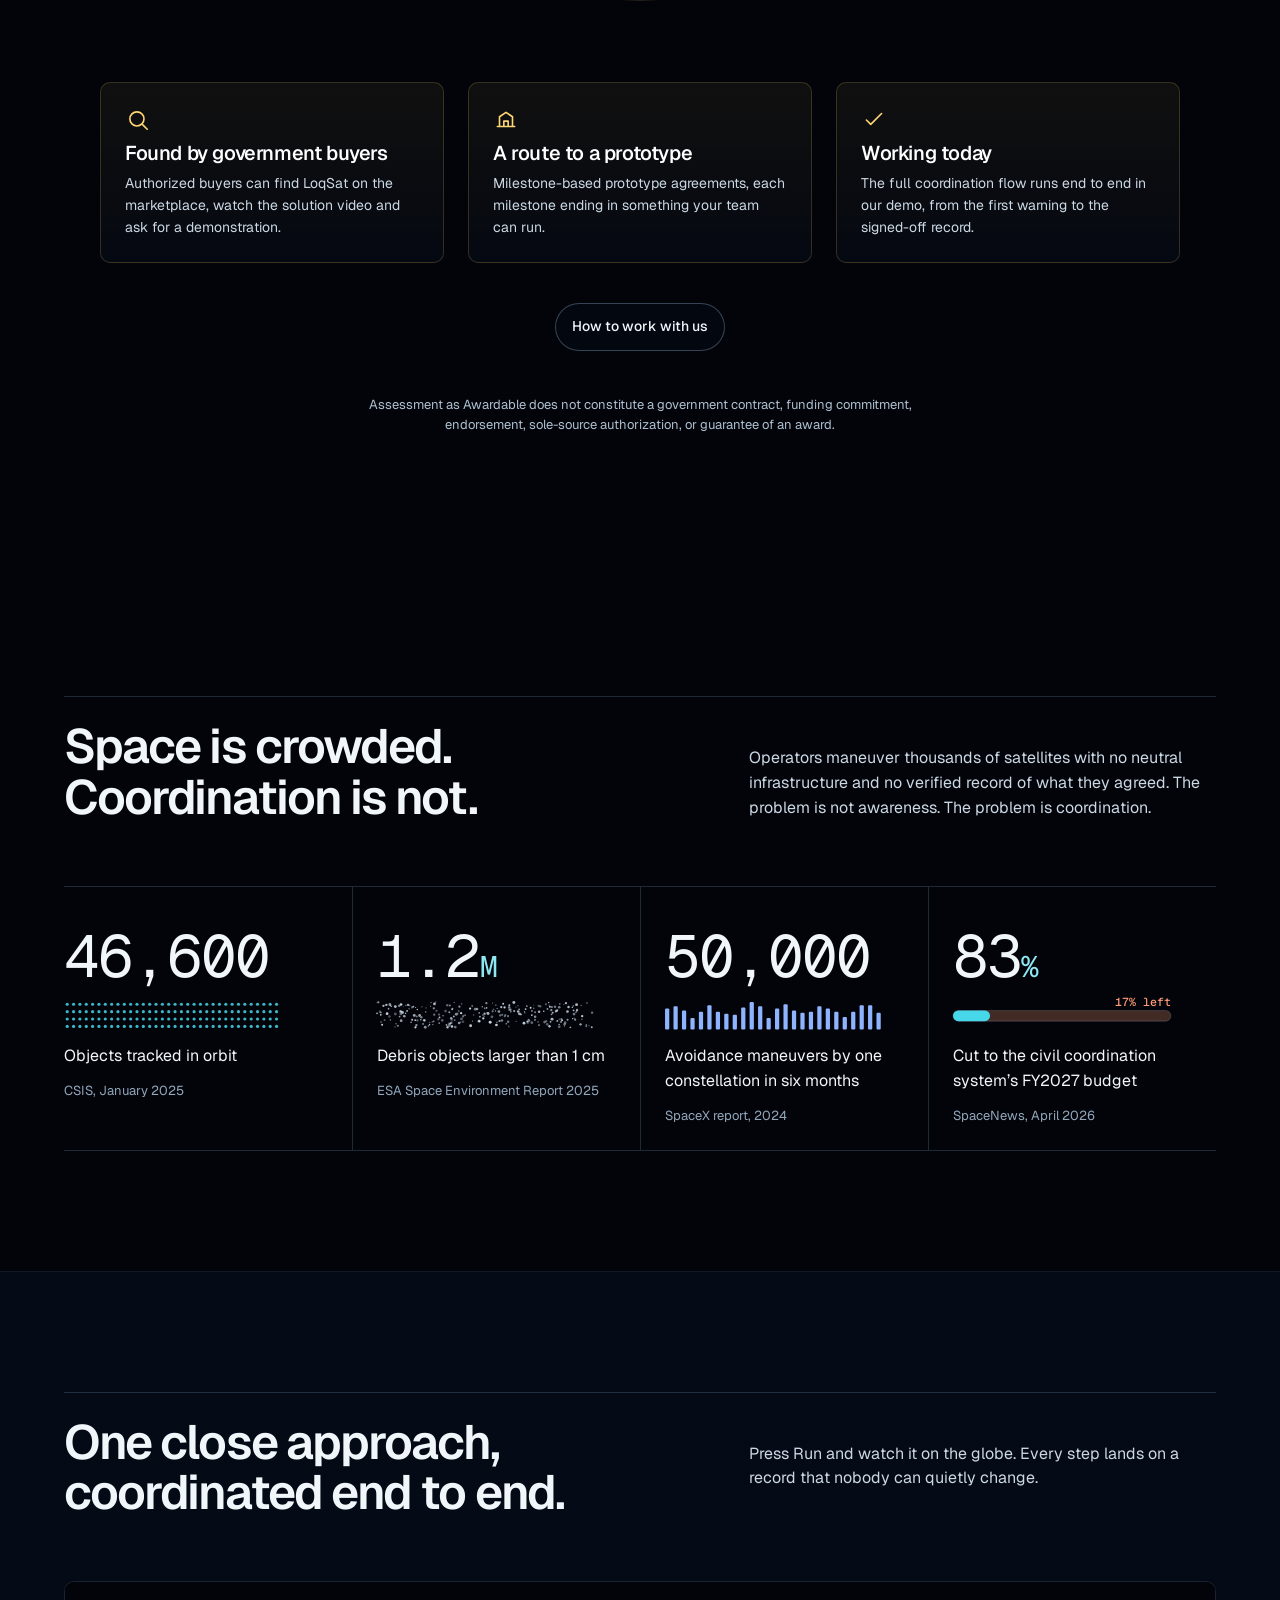
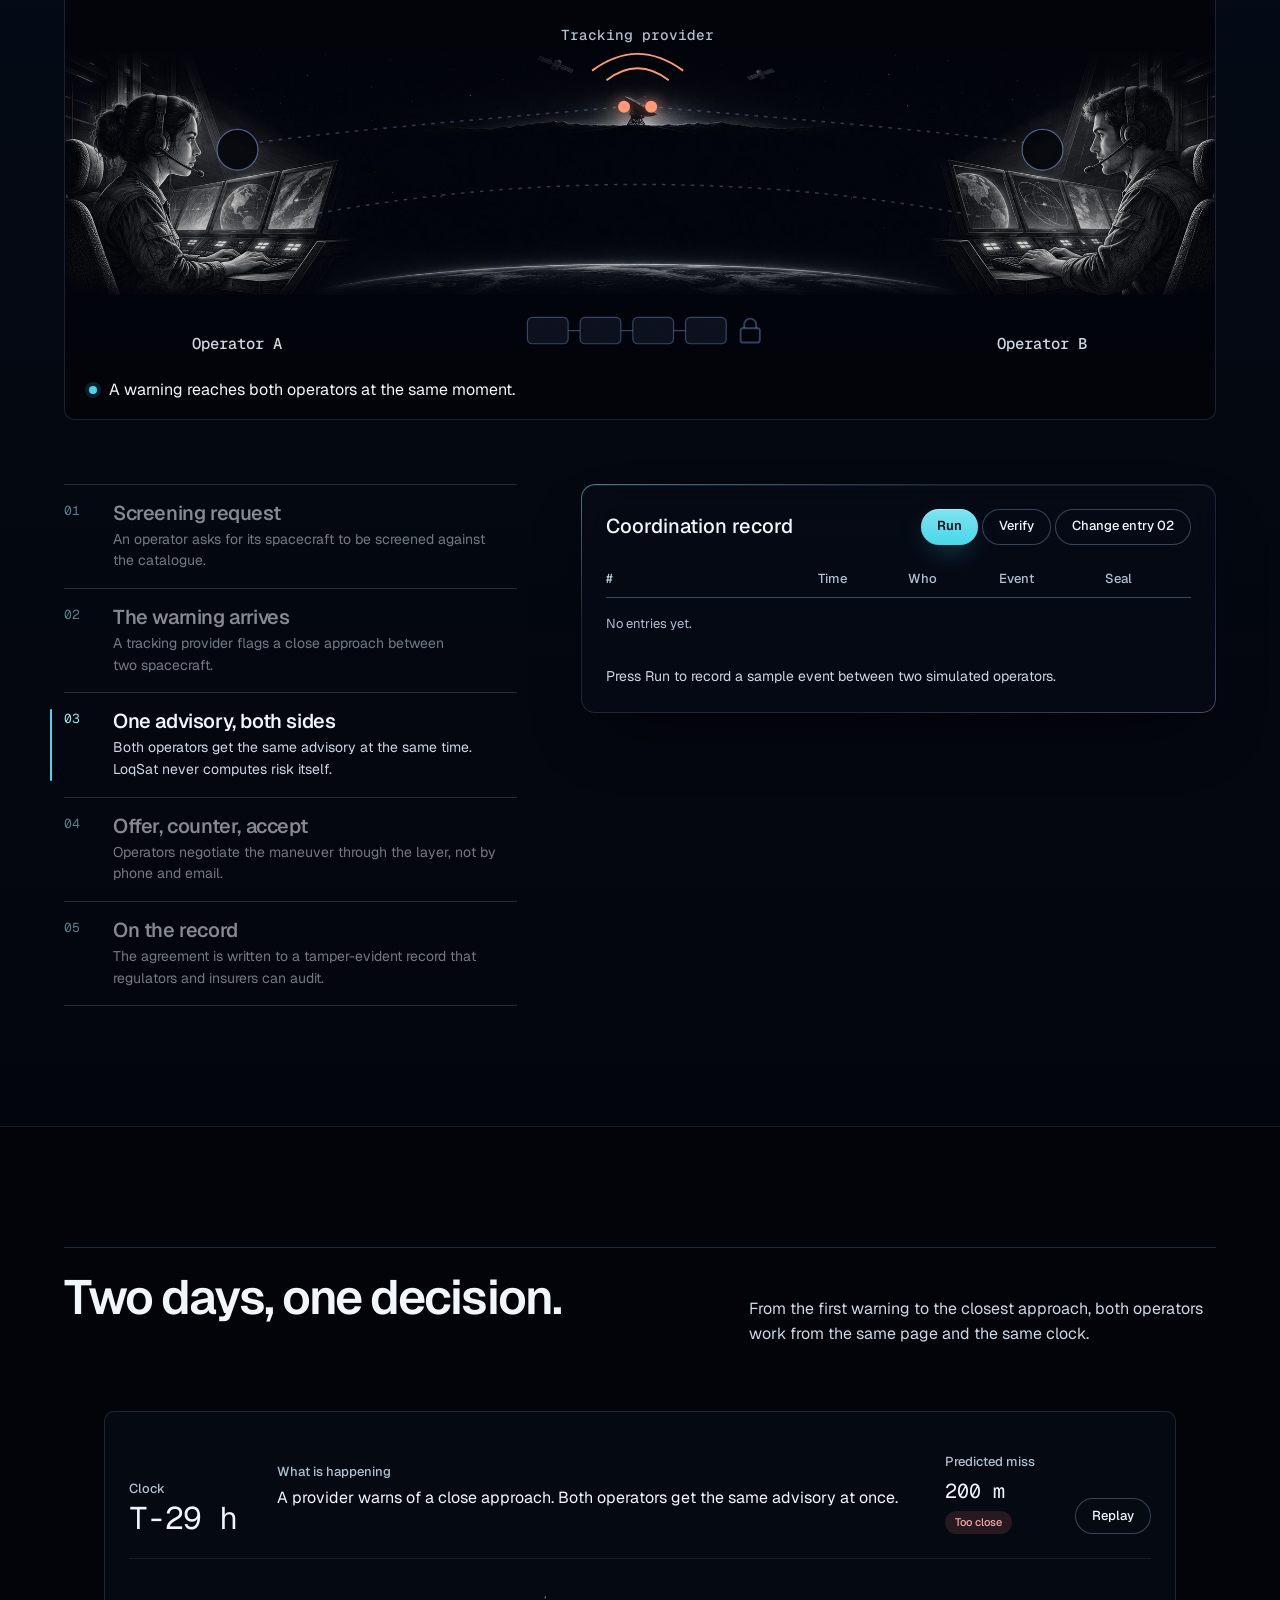
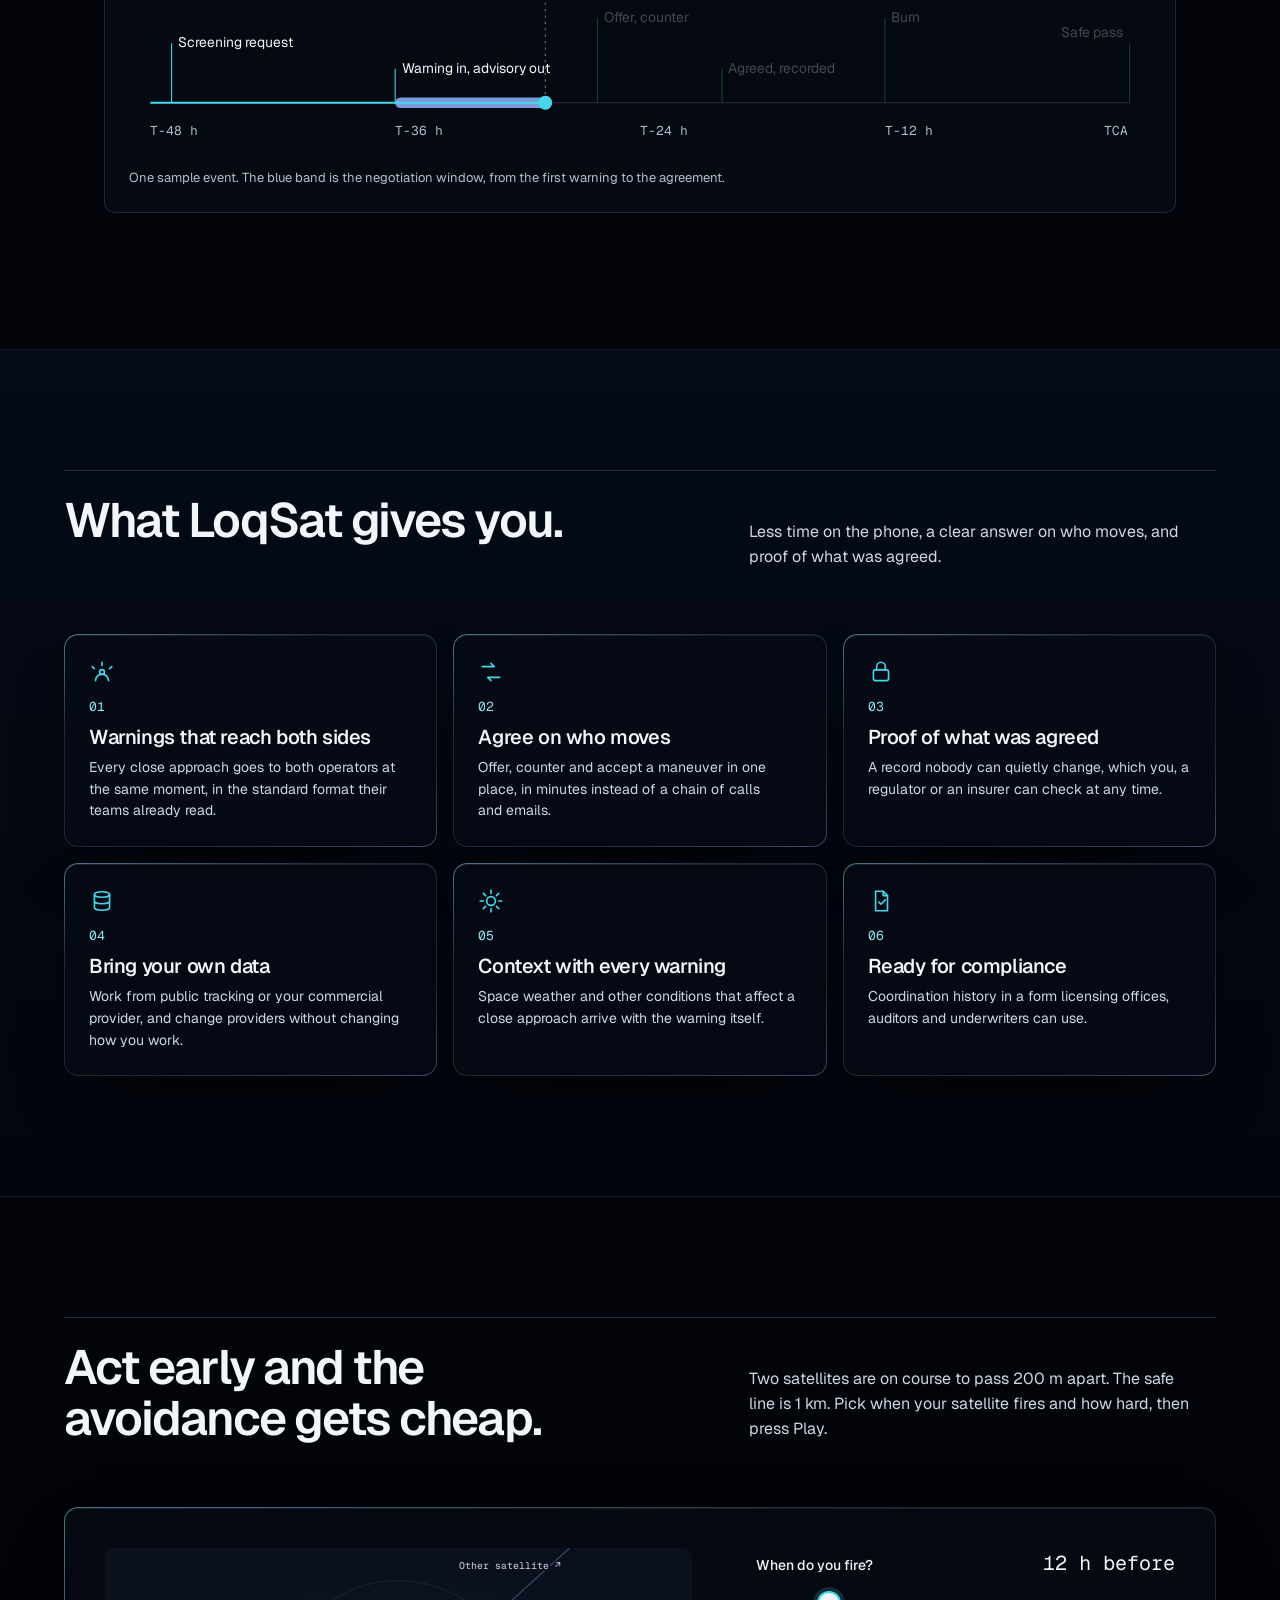
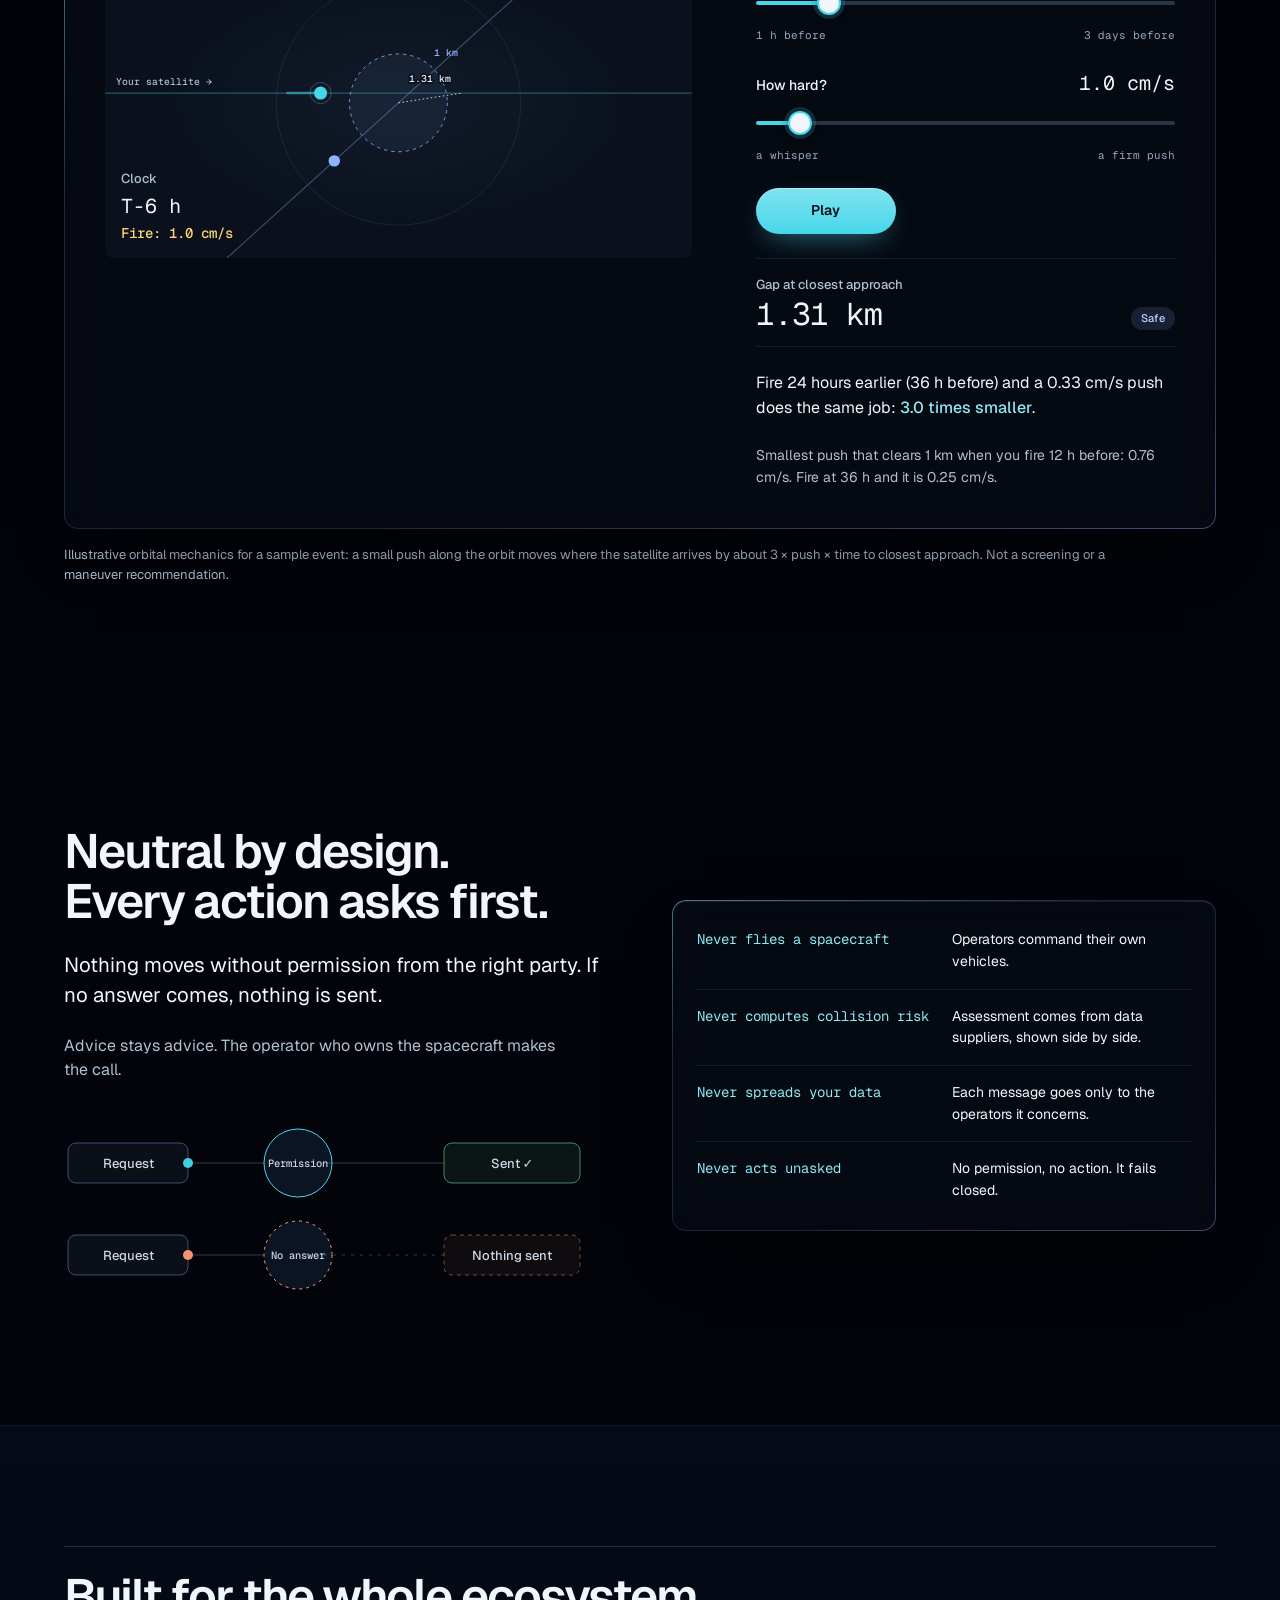
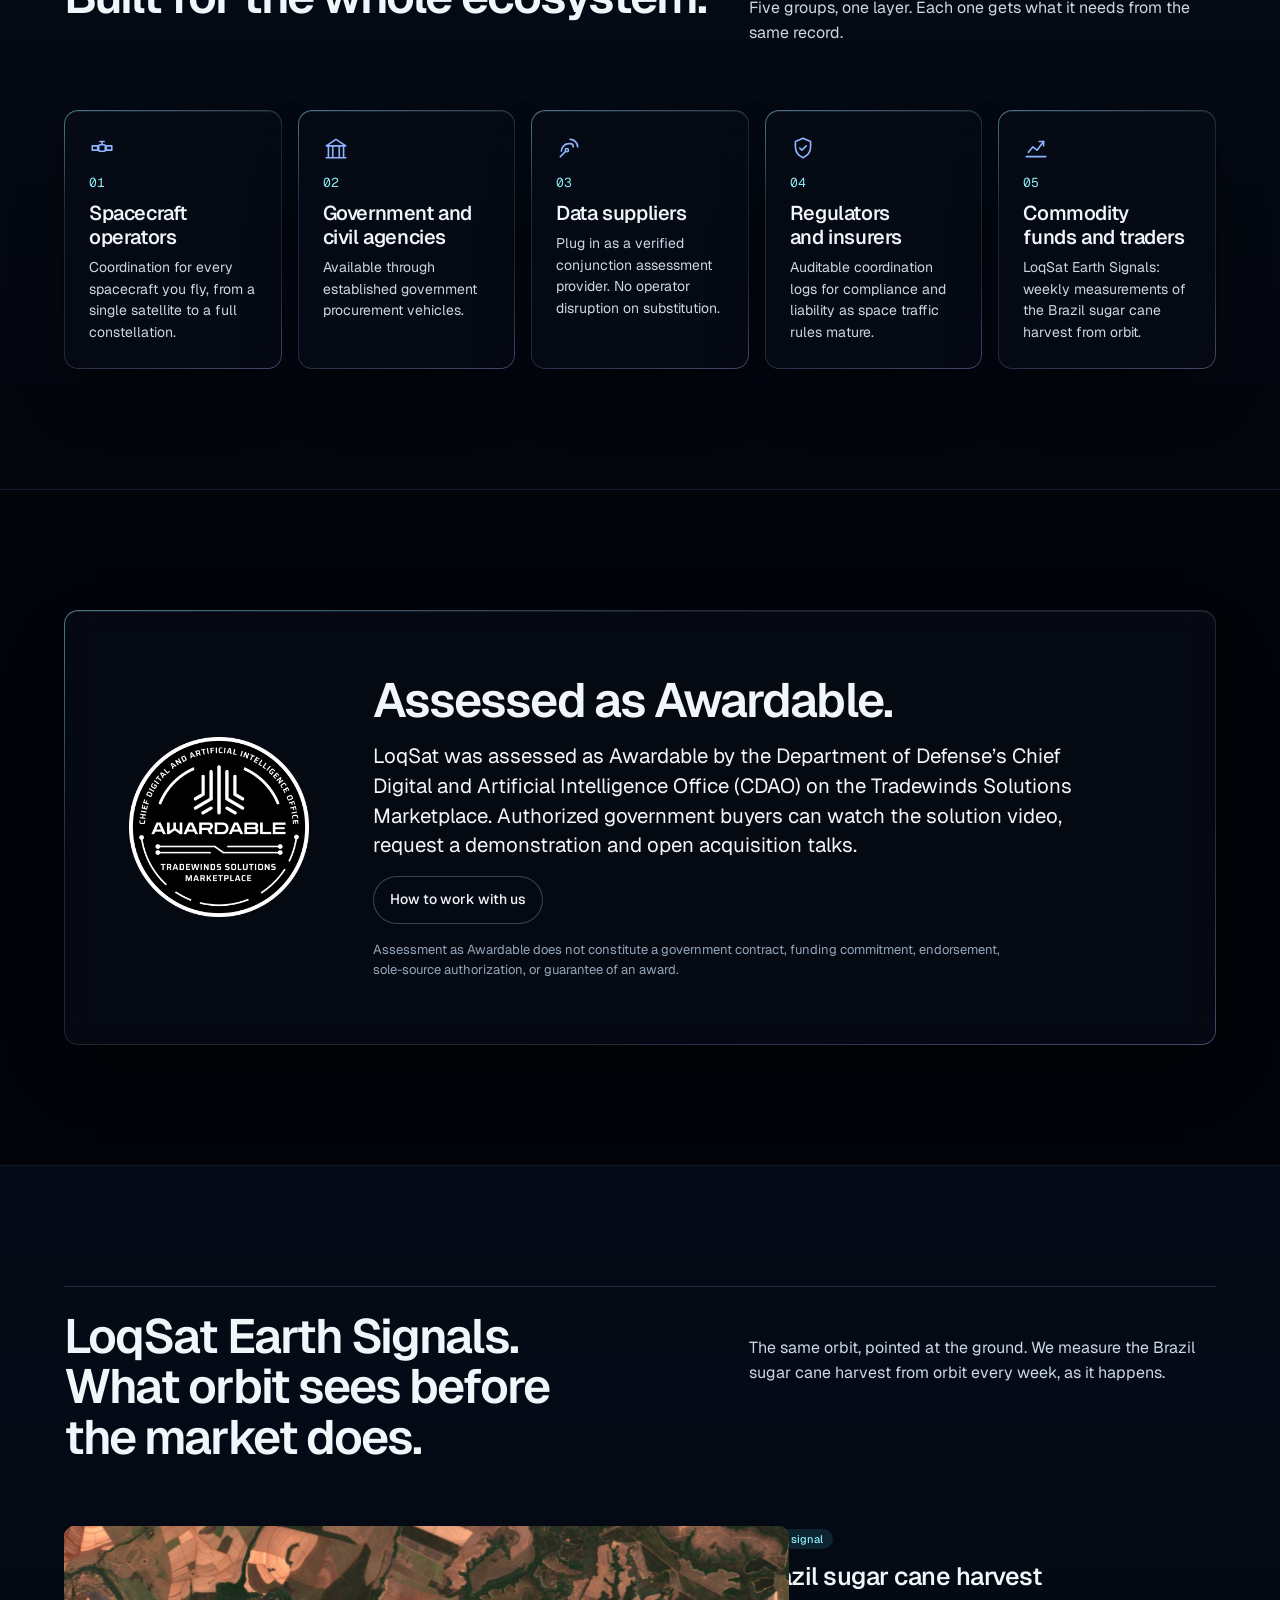
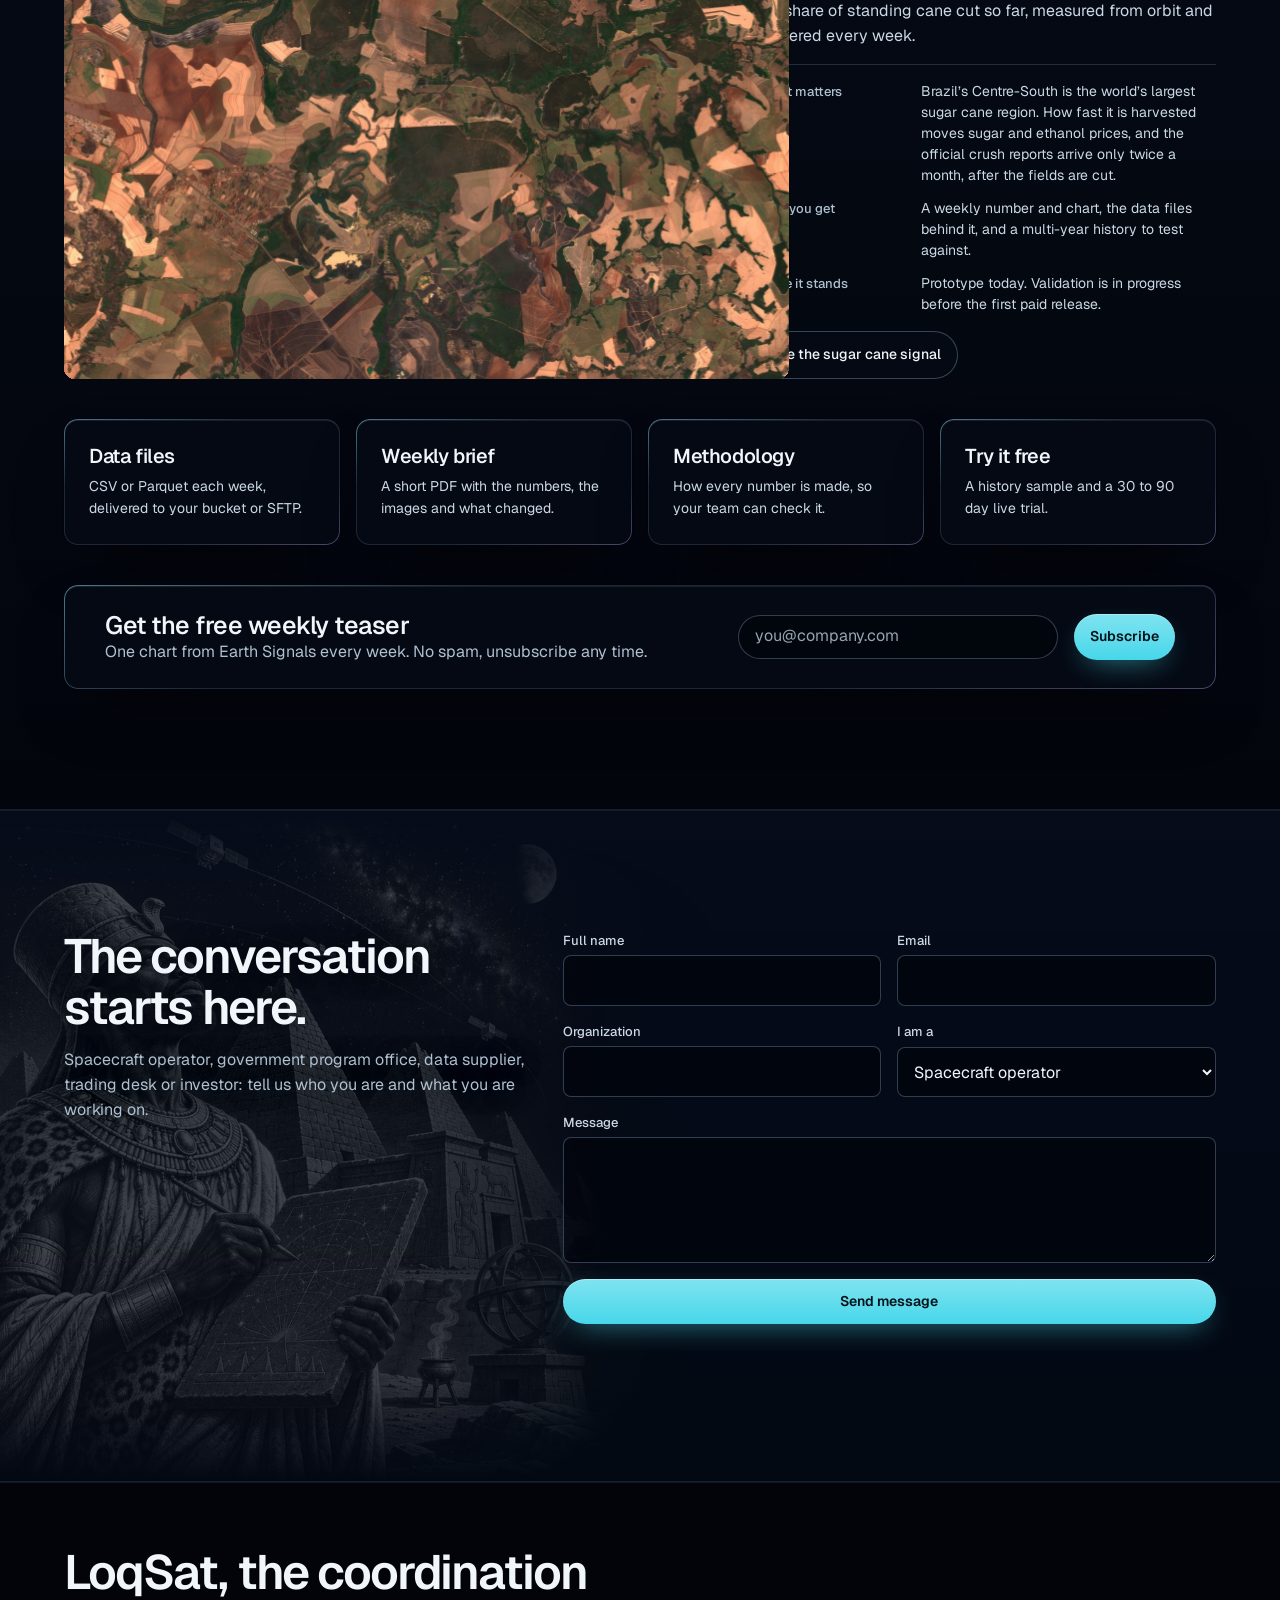
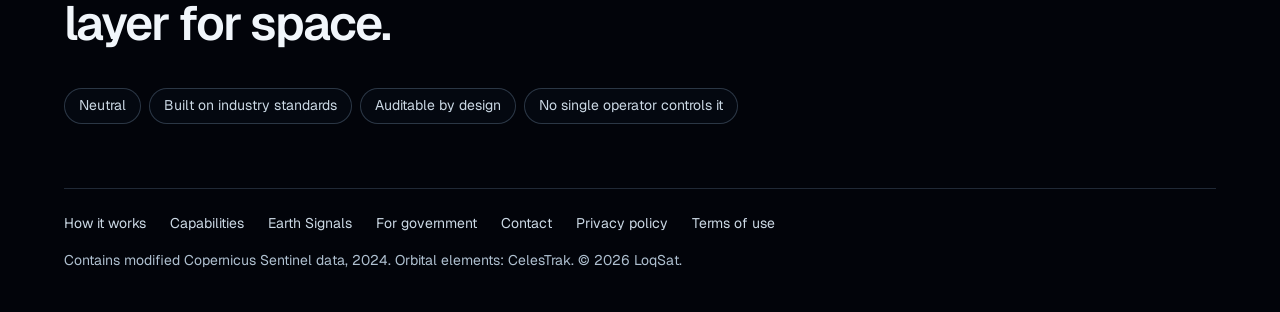
==== commit 786e54e6: "Engraved operators under the coordination animation (loqsat-platform PR #24)" ====
--- a/index.html
+++ b/index.html
@@ -8,7 +8,7 @@
 <link rel="preconnect" href="https://fonts.googleapis.com">
 <link rel="stylesheet" href="https://fonts.googleapis.com/css2?family=Geist:wght@400..700&family=Geist+Mono:wght@400;500&display=swap">
 <link rel="icon" href="data:,">
-<link rel="stylesheet" href="styles.css?v=4">
+<link rel="stylesheet" href="styles.css?v=5">
 <title>LoqSat | The Coordination Layer for Space</title>
 </head>
 <body>
@@ -122,36 +122,28 @@
         <p>Press Run and watch it on the globe. Every step lands on a record that nobody can quietly change.</p>
       </div>
       <figure class="ops-scene" data-reveal="2">
-        <svg id="ops" viewBox="0 0 960 300" role="img" aria-labelledby="ops-t">
-          <title id="ops-t">Two satellite operators at their consoles. A warning reaches both at the same moment, they trade an offer and a counter, accept, and the agreement is sealed onto a shared record.</title>
+        <svg id="ops" viewBox="0 0 960 320" role="img" aria-labelledby="ops-t">
+          <title id="ops-t">Two satellite operators at their consoles on either side of the Earth. A warning from the tracking provider reaches both at the same moment, they trade an offer and a counter, accept, and the agreement is sealed onto a shared record.</title>
           <defs>
-            <linearGradient id="ops-floor" x1="0" x2="0" y1="0" y2="1"><stop offset="0" stop-color="#47D7EA" stop-opacity="0.10"/><stop offset="1" stop-color="#47D7EA" stop-opacity="0"/></linearGradient>
-            <g id="op-figure">
-              <path d="M-46 62 h40 M-26 62 v38 M-44 100 h36 M-46 20 v42" fill="none" stroke="#CBD8E4" stroke-opacity="0.75" stroke-width="1.6" stroke-linecap="round" stroke-linejoin="round"/>
-              <path d="M-38 66 C -42 40 -36 14 -22 4 C -10 -4 6 -2 12 8 L 14 64 Z" fill="#152237" stroke="#EBF3FA" stroke-opacity="0.9" stroke-width="1.5"/>
-              <path d="M2 18 C 18 30 30 38 48 40" fill="none" stroke="#CBD8E4" stroke-opacity="0.75" stroke-width="1.6" stroke-linecap="round" stroke-linejoin="round"/>
-              <circle cx="-8" cy="-18" r="17" fill="#152237" stroke="#EBF3FA" stroke-opacity="0.9" stroke-width="1.5"/>
-              <path d="M-26 -22 A 19 19 0 0 1 10 -26 M8 -14 q 10 6 14 0" fill="none" stroke="#47D7EA" stroke-width="2" stroke-linecap="round"/>
-              <path d="M30 46 h110 M44 46 v56 M128 46 v56" fill="none" stroke="#CBD8E4" stroke-opacity="0.75" stroke-width="1.6" stroke-linecap="round" stroke-linejoin="round"/>
-              <rect x="62" y="-24" width="76" height="56" rx="5" fill="#0A1626" stroke="#8FB4FF" stroke-opacity="0.85" stroke-width="1.5"/>
-              <path d="M100 32 v14" fill="none" stroke="#CBD8E4" stroke-opacity="0.75" stroke-width="1.6" stroke-linecap="round" stroke-linejoin="round"/>
-            </g>
+            <linearGradient id="ops-ft" x1="0" x2="0" y1="0" y2="1"><stop offset="0" stop-color="#02040a"/><stop offset="0.5" stop-color="#02040a" stop-opacity="0.85"/><stop offset="1" stop-color="#02040a" stop-opacity="0"/></linearGradient>
+            <linearGradient id="ops-fb" x1="0" x2="0" y1="1" y2="0"><stop offset="0" stop-color="#02040a"/><stop offset="1" stop-color="#02040a" stop-opacity="0"/></linearGradient>
           </defs>
-          <rect x="0" y="230" width="960" height="70" fill="url(#ops-floor)"/>
-          <g class="provider" transform="translate(480 46)">
-            <path class="dish" d="M-22 -6 Q0 22 22 -6"/><path class="stand" d="M0 8 v18 M-12 28 h24"/>
-            <path class="pulse" d="M-30 -18 Q0 -40 30 -18"/><path class="pulse p2" d="M-40 -26 Q0 -56 40 -26"/>
-            <text y="48" text-anchor="middle">Tracking provider</text>
+          <image href="people/ops.jpg" x="0" y="0" width="960" height="320" preserveAspectRatio="xMidYMid slice"/>
+          <rect x="0" y="0" width="960" height="112" fill="url(#ops-ft)"/><rect x="0" y="236" width="960" height="84" fill="url(#ops-fb)"/>
+          <g class="provider" transform="translate(478 92)">
+            <path class="pulse" d="M-26 -10 Q0 -30 26 -10"/><path class="pulse p2" d="M-38 -18 Q0 -46 38 -18"/>
+            <text y="-44" text-anchor="middle">Tracking provider</text>
           </g>
-          <g transform="translate(150 150)"><use href="#op-figure"/><g class="scr" id="scr-a" transform="translate(100 4)"><path class="warn" d="M0 -14 L13 9 H-13 Z"/><path class="ok" d="M-11 0 l7 7 l14 -14"/></g><text class="who" x="40" y="128" text-anchor="middle">Operator A</text></g>
-          <g transform="translate(810 150) scale(-1 1)"><use href="#op-figure"/><g class="scr" id="scr-b" transform="translate(100 4) scale(-1 1)"><path class="warn" d="M0 -14 L13 9 H-13 Z"/><path class="ok" d="M-11 0 l7 7 l14 -14"/></g></g>
-          <text class="who" x="770" y="278" text-anchor="middle">Operator B</text>
-          <path id="ops-pa" class="route" d="M462 70 C 380 90 300 110 252 130"/>
-          <path id="ops-pb" class="route" d="M498 70 C 580 90 660 110 708 130"/>
-          <path id="ops-ab" class="route route--talk" d="M262 150 C 400 110 560 110 698 150"/>
+          <path id="ops-pa" class="route" d="M468 104 C 380 112 250 122 160 134"/>
+          <path id="ops-pb" class="route" d="M488 104 C 576 112 710 122 800 134"/>
+          <path id="ops-ab" class="route route--talk" d="M196 196 C 380 160 580 160 764 196"/>
+          <g class="scr" id="scr-a" transform="translate(144 140)"><circle class="badge" r="17"/><path class="warn" d="M0 -9 L9 6 H-9 Z"/><path class="ok" d="M-7 0 l5 5 l9 -9"/></g>
+          <g class="scr" id="scr-b" transform="translate(816 140)"><circle class="badge" r="17"/><path class="warn" d="M0 -9 L9 6 H-9 Z"/><path class="ok" d="M-7 0 l5 5 l9 -9"/></g>
+          <text class="who" x="144" y="306" text-anchor="middle">Operator A</text>
+          <text class="who" x="816" y="306" text-anchor="middle">Operator B</text>
           <circle class="pkt" id="pkt-a" r="5"/><circle class="pkt" id="pkt-b" r="5"/>
           <g class="bubble" id="bub"><rect x="-44" y="-14" width="88" height="28" rx="14"/><text y="5" text-anchor="middle" id="bub-t">Offer</text></g>
-          <g class="chain" transform="translate(400 250)">
+          <g class="chain" transform="translate(386 280)">
             <rect class="blk" x="0" y="0" width="34" height="22" rx="4"/><rect class="blk" x="44" y="0" width="34" height="22" rx="4"/><rect class="blk" x="88" y="0" width="34" height="22" rx="4"/><rect class="blk" x="132" y="0" width="34" height="22" rx="4"/>
             <path class="link" d="M34 11 h10 M78 11 h10 M122 11 h10"/>
             <g class="lock" transform="translate(178 2)"><rect x="0" y="7" width="16" height="12" rx="2"/><path d="M3 7 v-3 a5 5 0 0 1 10 0 v3"/></g>
--- a/styles.css
+++ b/styles.css
@@ -824,3 +824,13 @@
 .section-art img { width: 100%; height: 100%; object-fit: cover; display: block; filter: grayscale(1) brightness(0.85) contrast(0.9); }
 #contact h2, #contact .muted { text-shadow: 0 2px 24px rgba(2, 4, 10, 0.95); }
 @media (max-width: 60rem) { .section-art { height: 55%; opacity: 0.22; } }
+
+/* operators scene: the engraving underneath, the animation on top */
+.ops-scene { padding: 0; overflow: hidden; background: #02040a; }
+.ops-scene .ops-cap { padding: var(--space-sm) var(--space-lg) var(--space-md); margin-top: 0; }
+#ops image { opacity: 0.92; }
+#ops .badge { fill: rgba(2, 4, 10, 0.85); stroke: rgba(143, 180, 255, 0.5); }
+#ops.warned .badge { stroke: var(--color-warn); } #ops.agreed .badge { stroke: var(--color-ok); }
+#ops .who { fill: var(--color-ink-2); paint-order: stroke; stroke: #02040a; stroke-width: 4px; }
+#ops .provider text { paint-order: stroke; stroke: #02040a; stroke-width: 4px; }
+#ops .route { stroke: rgba(170, 205, 245, 0.28); }
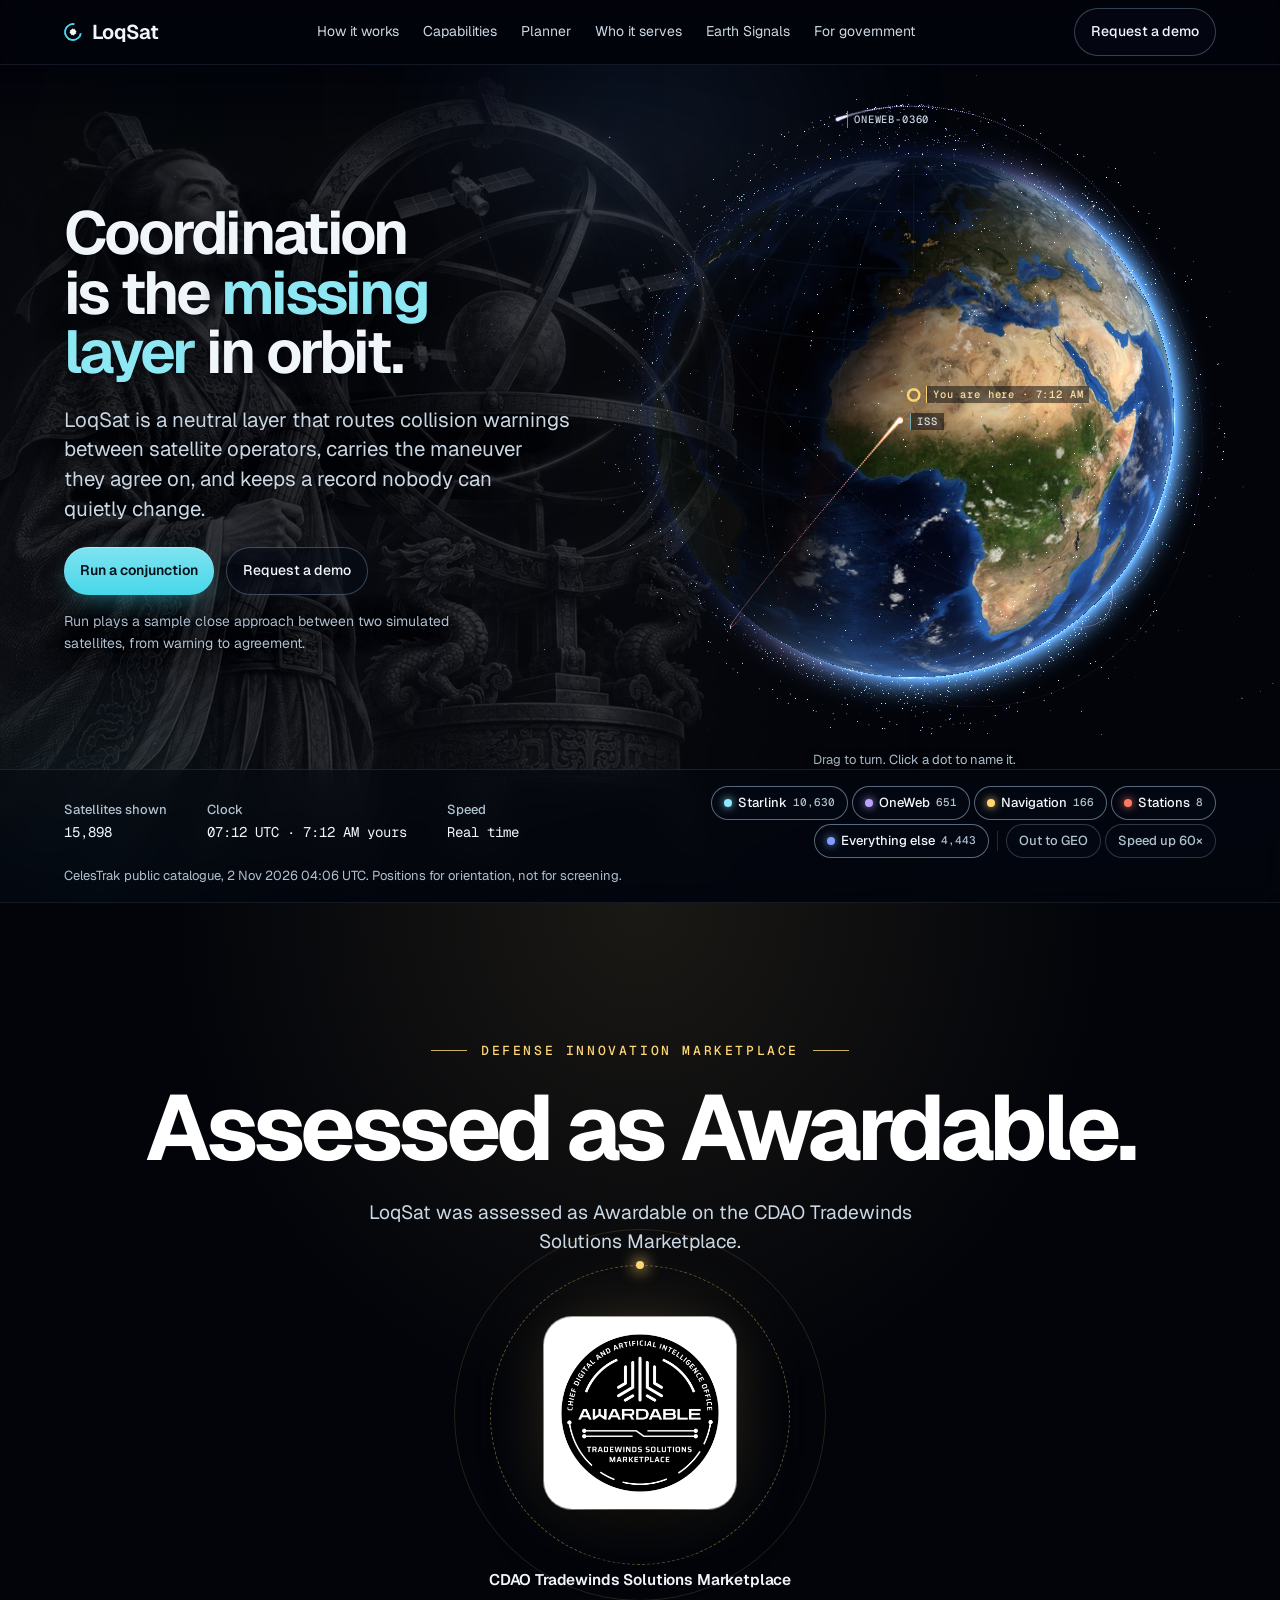
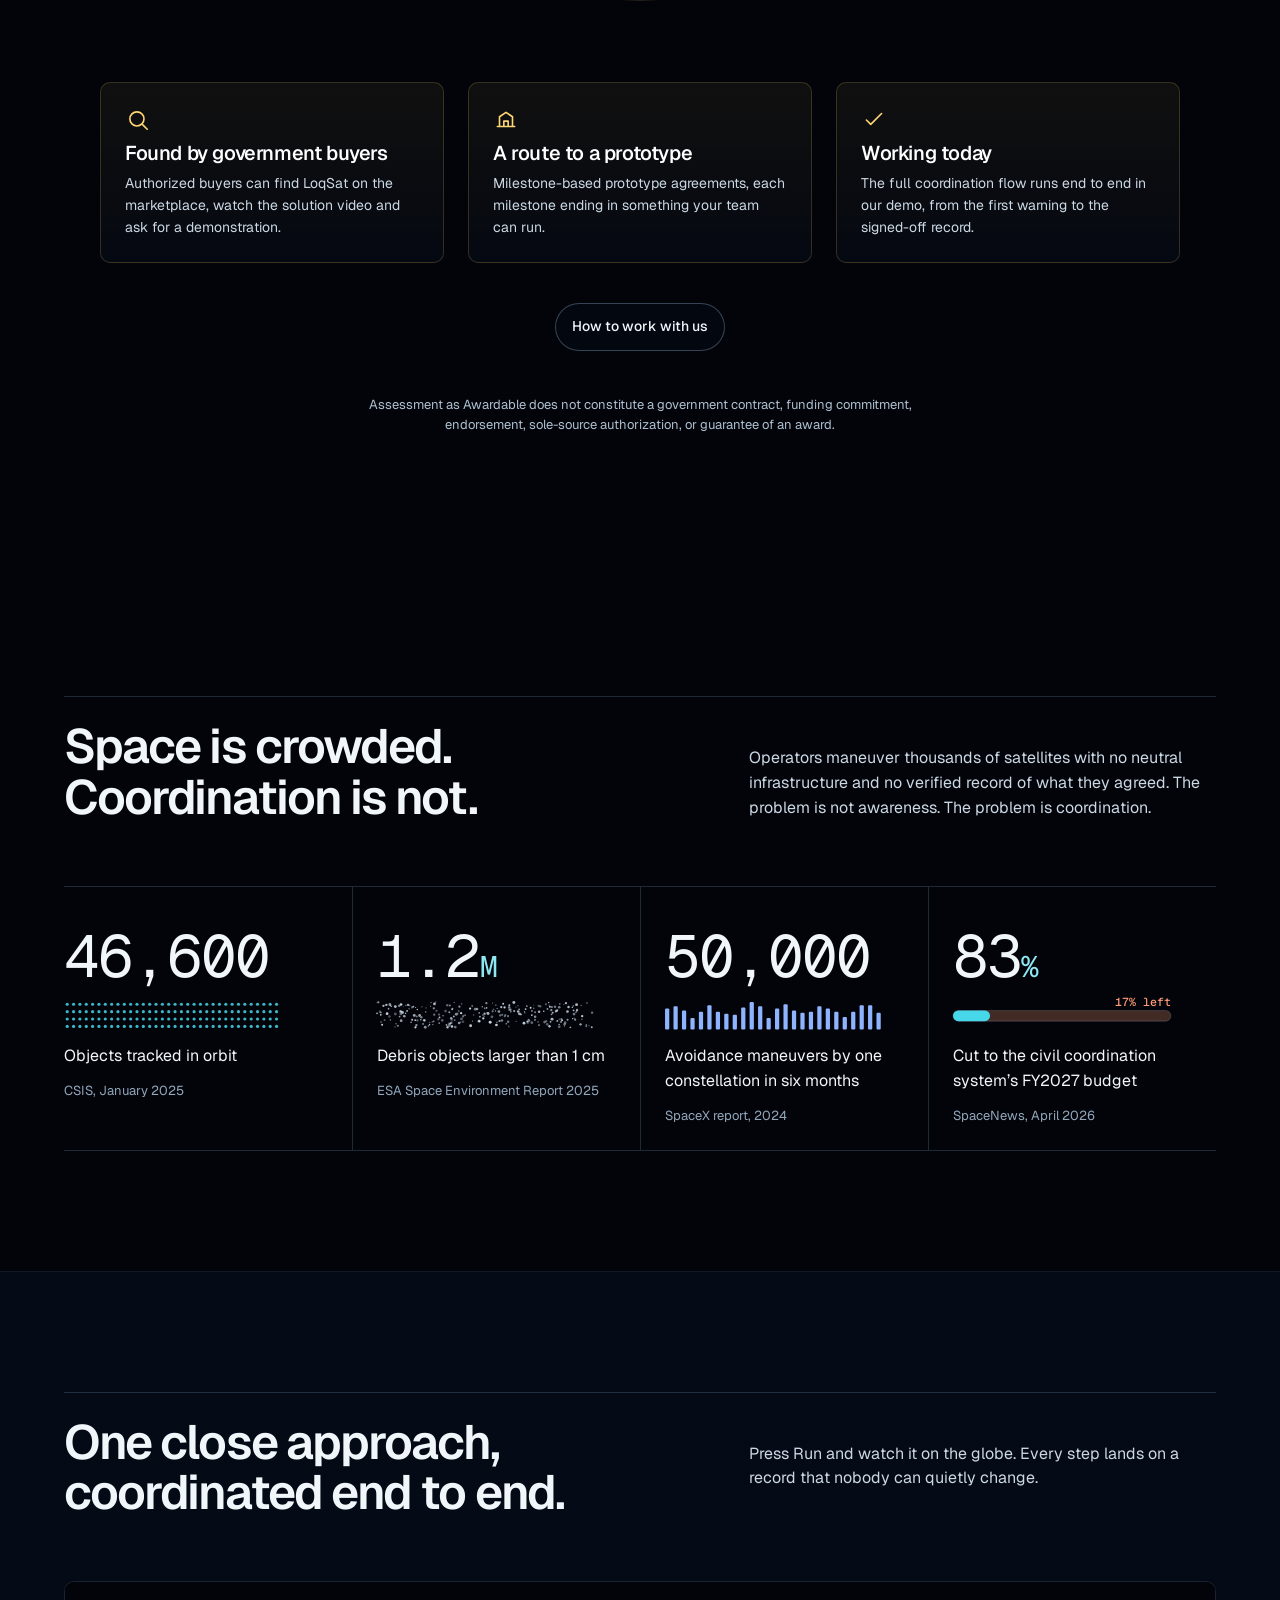
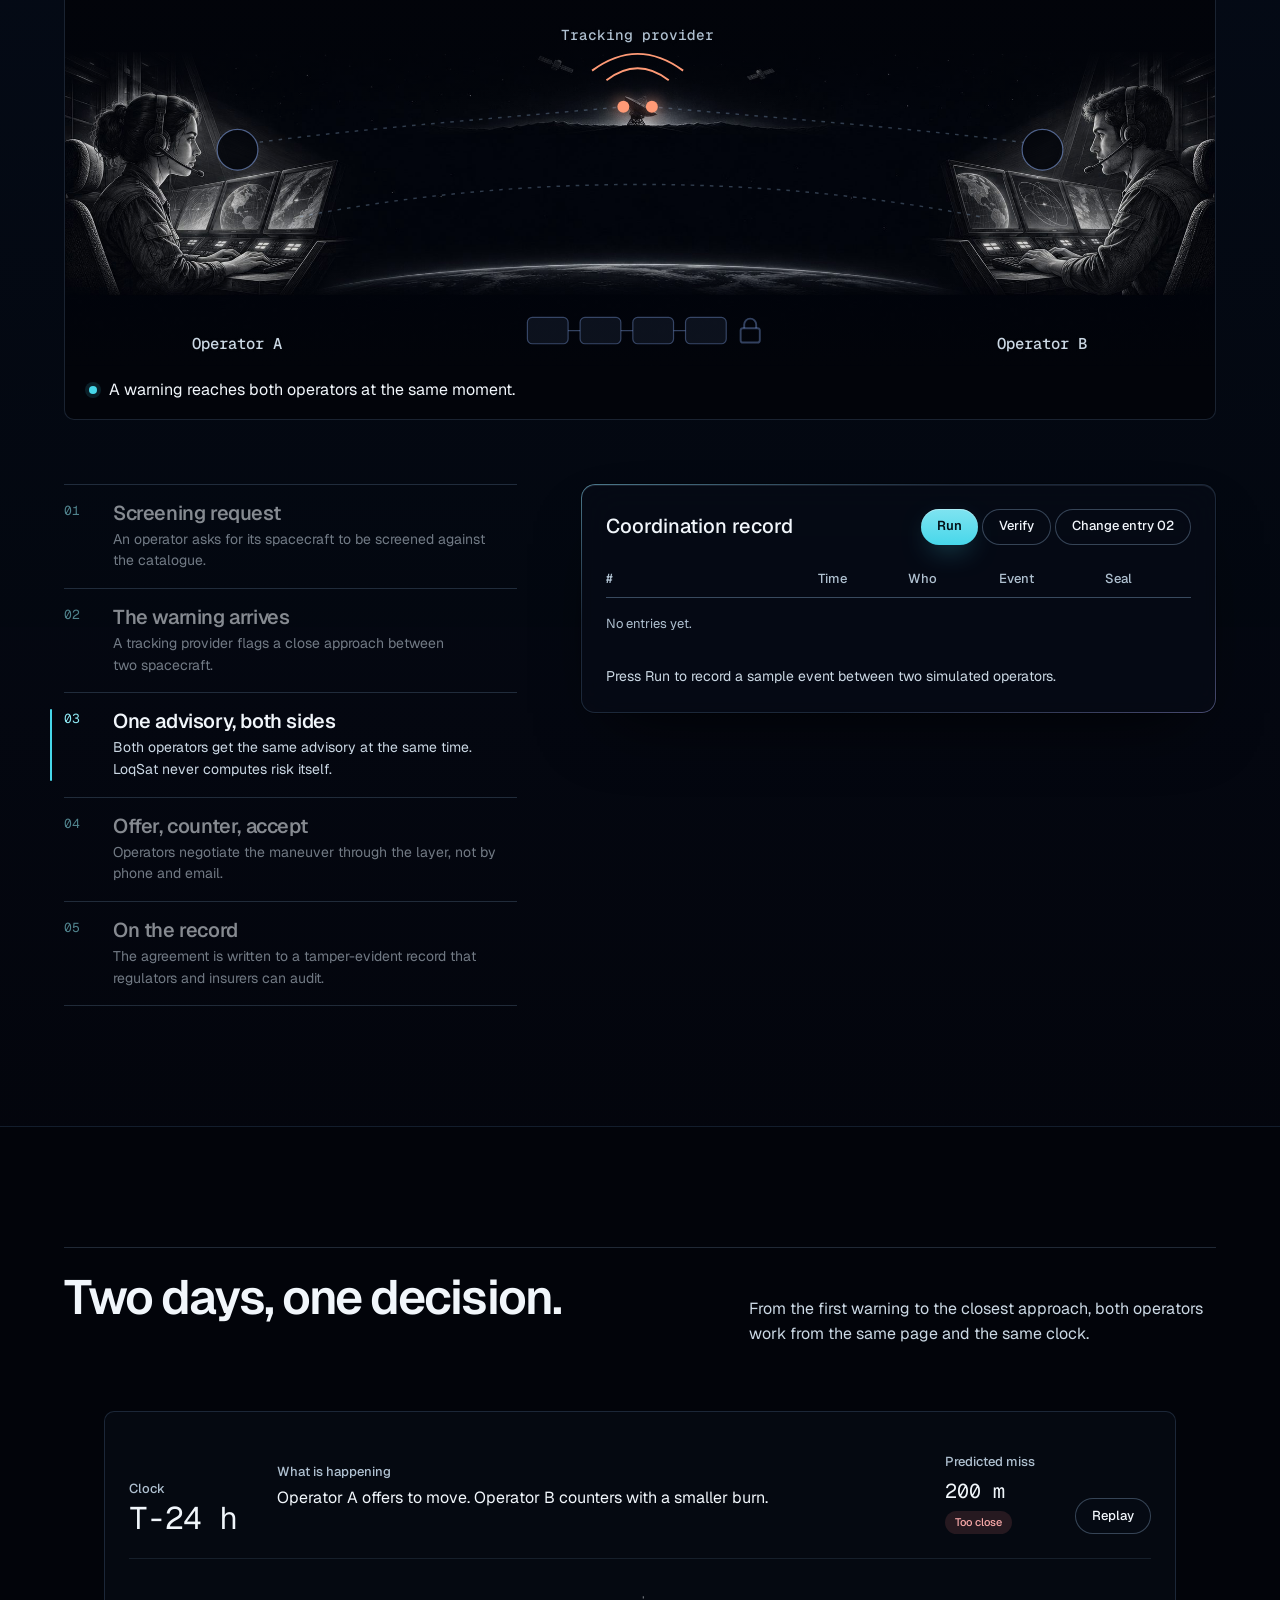
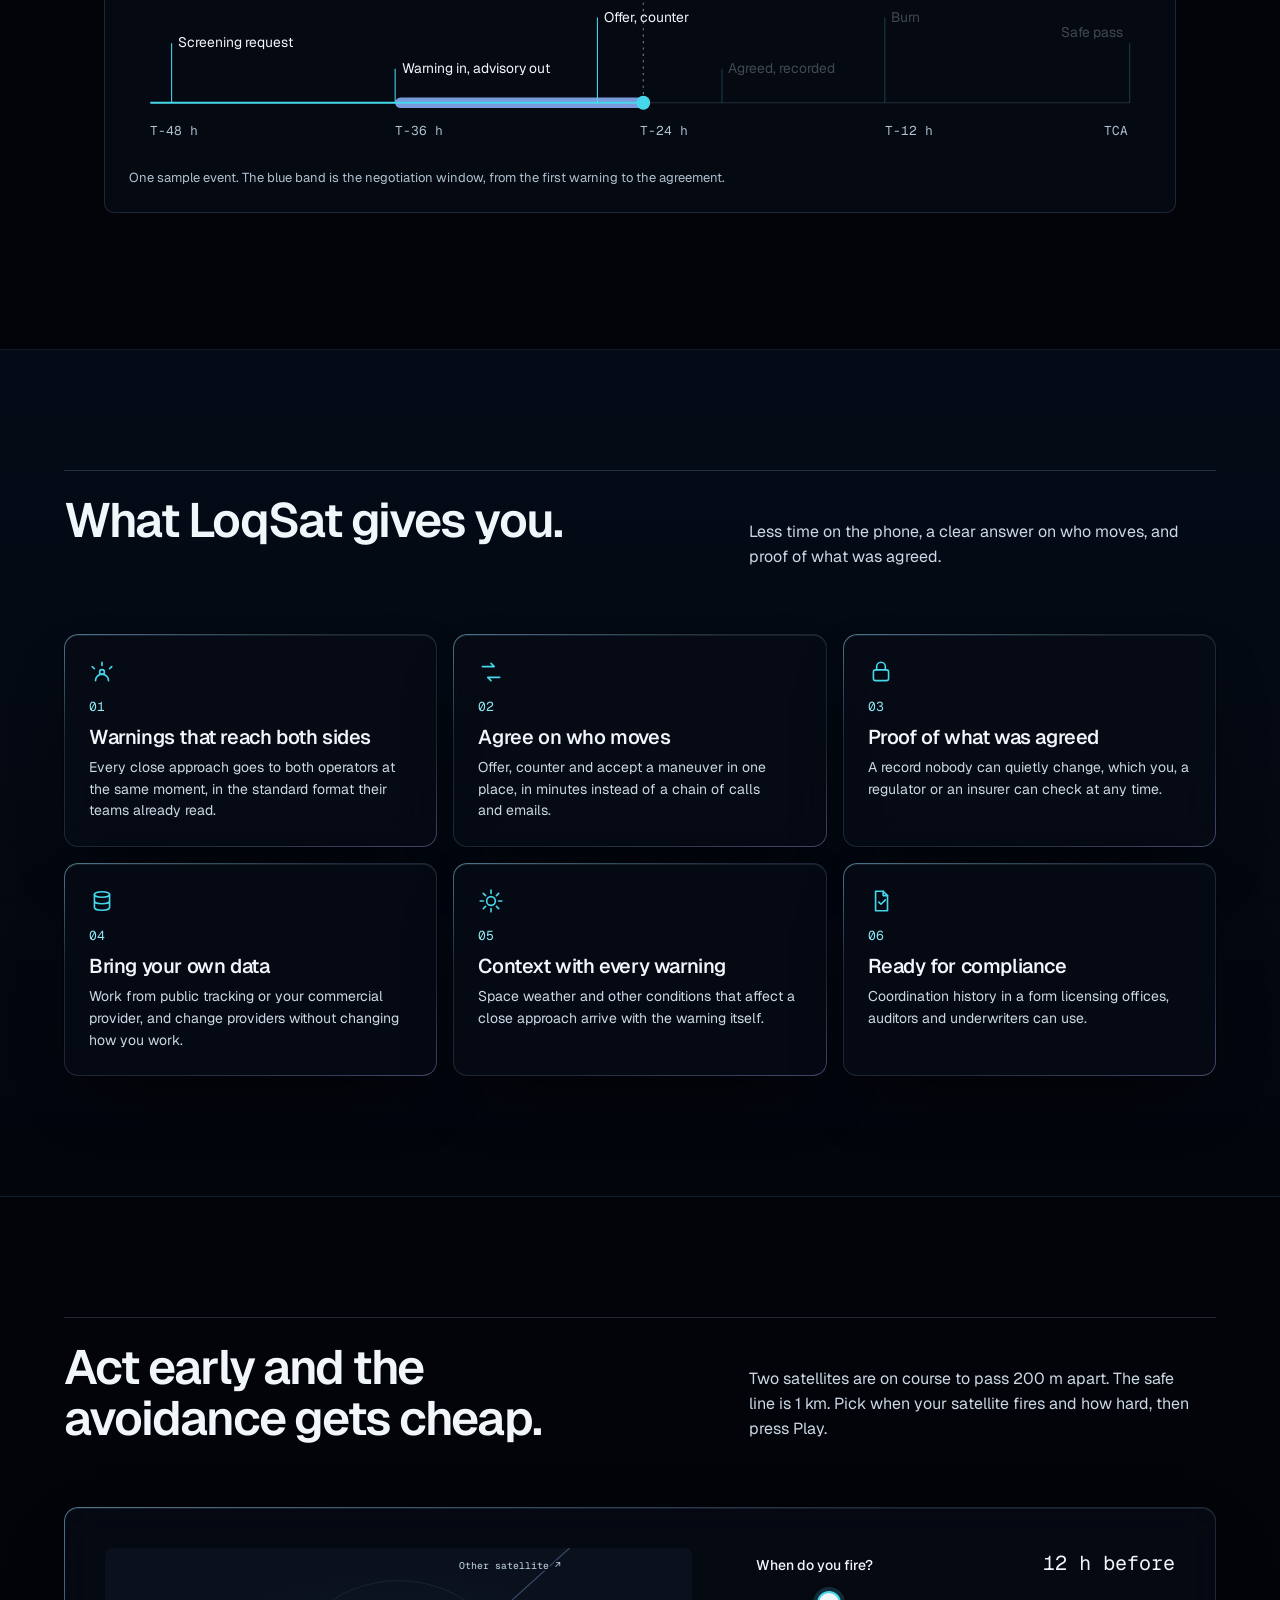
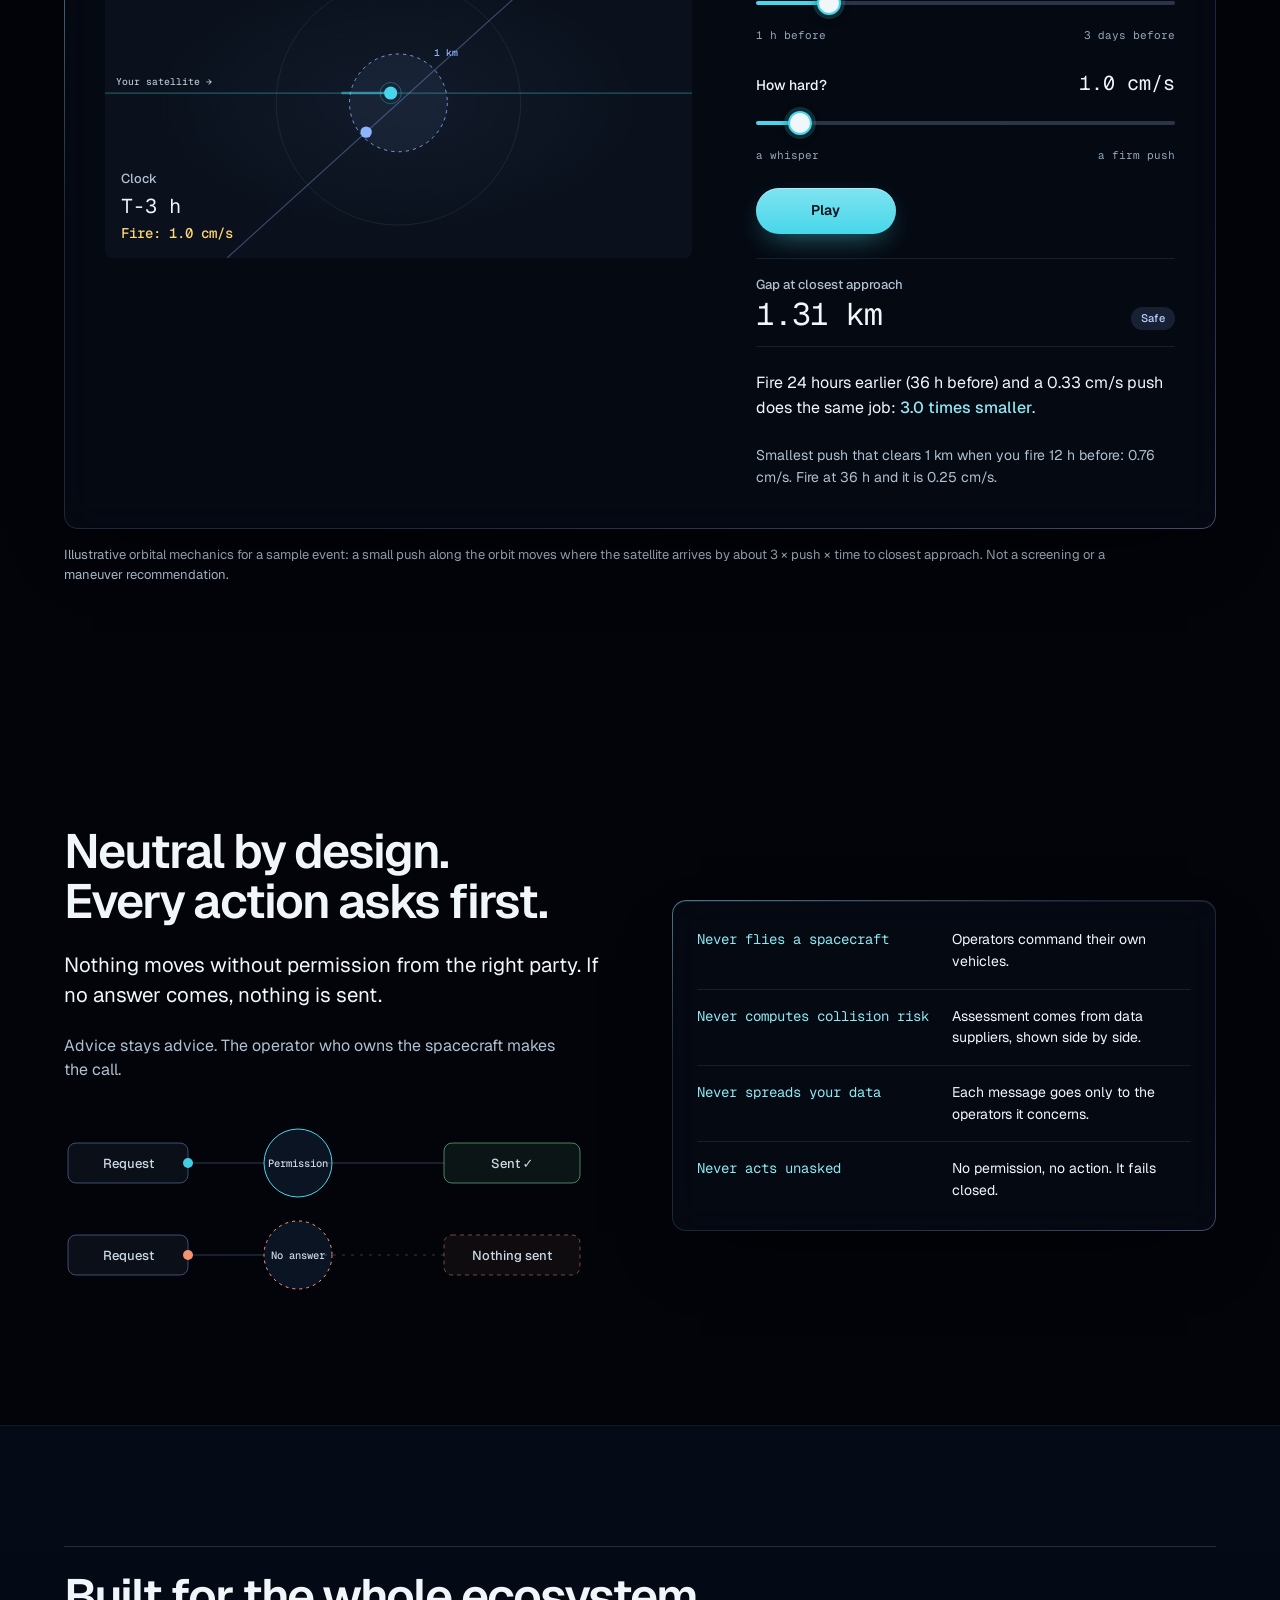
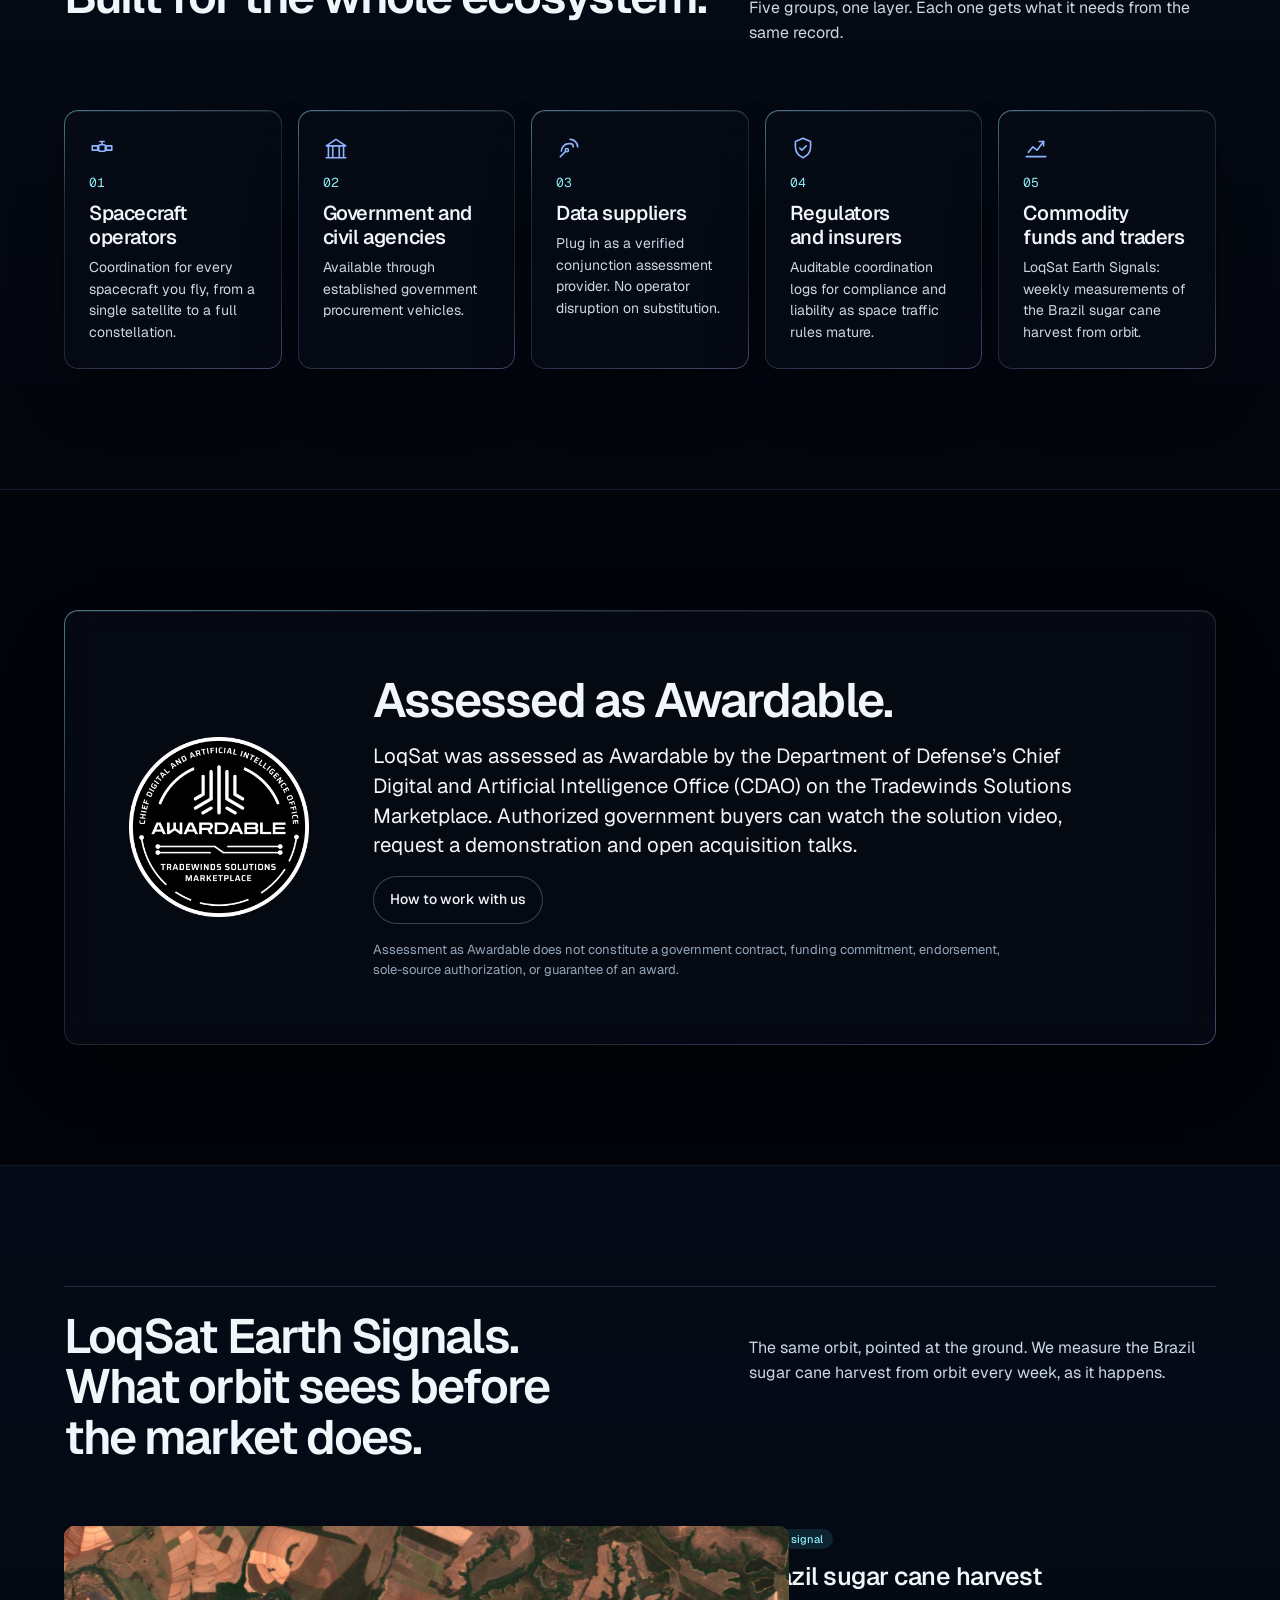
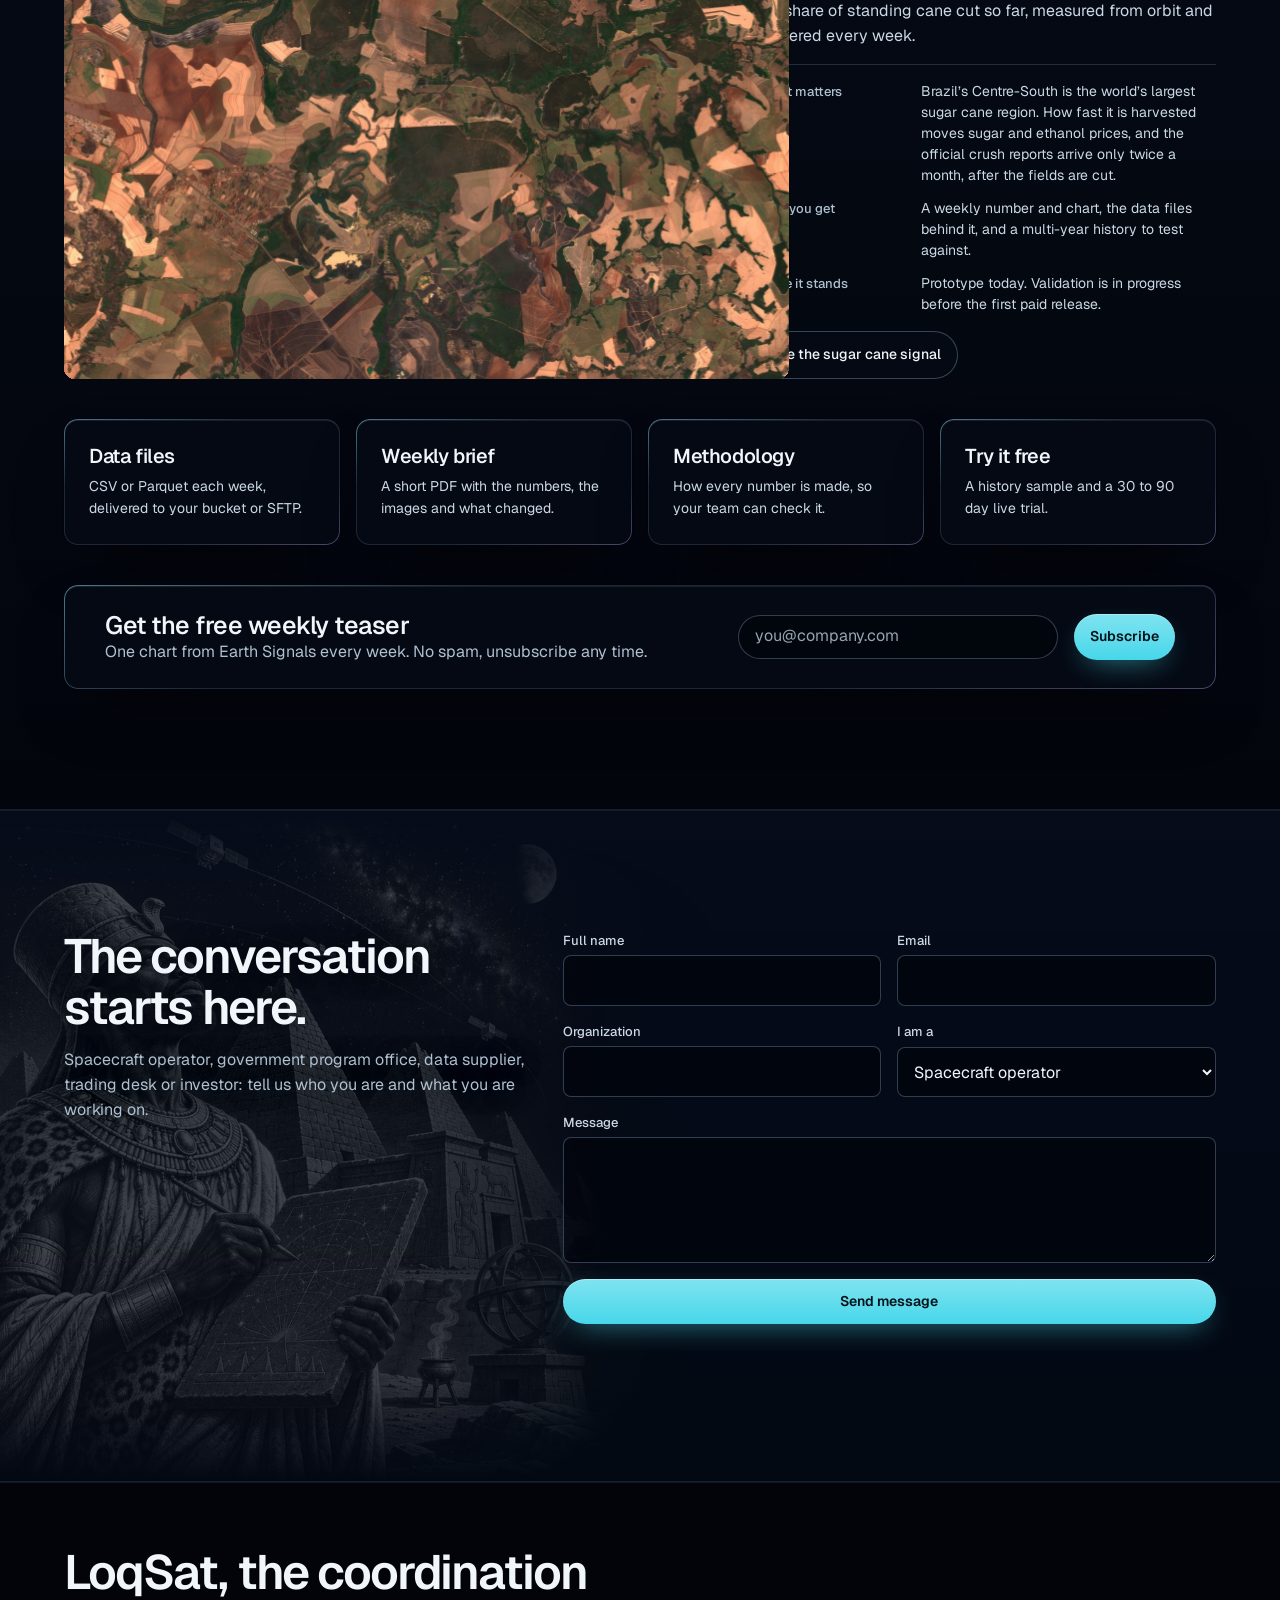
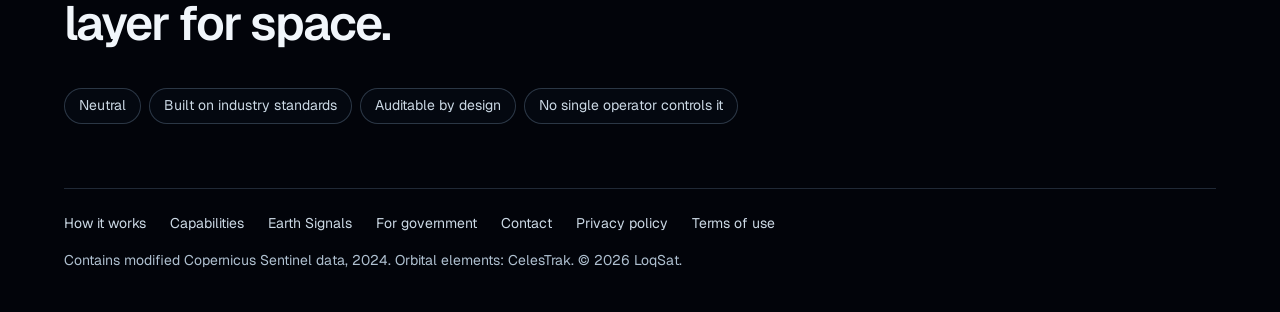
==== commit bcdd1b7b: "Share image, metadata, schema, robots, sitemap, llms.txt (loqsat-platform PR #25)" ====
--- a/index.html
+++ b/index.html
@@ -4,11 +4,31 @@
 <meta charset="utf-8">
 <meta name="viewport" content="width=device-width, initial-scale=1, viewport-fit=cover">
 <meta name="theme-color" content="#02040a">
-<meta name="description" content="LoqSat is a neutral coordination layer for space: collision warnings routed, maneuvers agreed, every step on the record. Plus LoqSat Earth Signals, weekly measurements of the Earth from orbit.">
 <link rel="preconnect" href="https://fonts.googleapis.com">
 <link rel="stylesheet" href="https://fonts.googleapis.com/css2?family=Geist:wght@400..700&family=Geist+Mono:wght@400;500&display=swap">
-<link rel="icon" href="data:,">
+<link rel="icon" href="favicon.svg" type="image/svg+xml">
+<link rel="icon" href="favicon.png" type="image/png" sizes="48x48">
+<link rel="apple-touch-icon" href="apple-touch-icon.png">
 <link rel="stylesheet" href="styles.css?v=5">
+<meta name="description" content="LoqSat is a neutral coordination layer for space. It routes collision warnings to both satellite operators at once, carries the maneuver they agree on, and keeps a tamper-evident record regulators and insurers can check.">
+<link rel="canonical" href="https://www.loqsat.com/">
+<meta name="robots" content="index, follow, max-image-preview:large">
+<meta property="og:type" content="website">
+<meta property="og:site_name" content="LoqSat">
+<meta property="og:title" content="LoqSat | The Coordination Layer for Space">
+<meta property="og:description" content="LoqSat is a neutral coordination layer for space. It routes collision warnings to both satellite operators at once, carries the maneuver they agree on, and keeps a tamper-evident record regulators and insurers can check.">
+<meta property="og:url" content="https://www.loqsat.com/">
+<meta property="og:image" content="https://www.loqsat.com/og.jpg">
+<meta property="og:image:width" content="1200">
+<meta property="og:image:height" content="630">
+<meta property="og:image:alt" content="LoqSat: Coordination is the missing layer in orbit. A glowing Earth ringed by satellite orbits.">
+<meta property="og:locale" content="en_US">
+<meta name="twitter:card" content="summary_large_image">
+<meta name="twitter:title" content="LoqSat | The Coordination Layer for Space">
+<meta name="twitter:description" content="LoqSat is a neutral coordination layer for space. It routes collision warnings to both satellite operators at once, carries the maneuver they agree on, and keeps a tamper-evident record regulators and insurers can check.">
+<meta name="twitter:image" content="https://www.loqsat.com/og.jpg">
+<meta name="twitter:image:alt" content="LoqSat: Coordination is the missing layer in orbit.">
+<script type="application/ld+json">{"@context": "https://schema.org", "@graph": [{"@type": "Organization", "@id": "https://www.loqsat.com/#org", "name": "LoqSat", "url": "https://www.loqsat.com/", "logo": {"@type": "ImageObject", "url": "https://www.loqsat.com/icon-512.png", "width": 512, "height": 512}, "description": "Neutral coordination layer for space: collision warnings routed to both operators, maneuvers agreed, every step on a tamper-evident record.", "slogan": "Coordination is the missing layer in orbit."}, {"@type": "WebSite", "@id": "https://www.loqsat.com/#site", "url": "https://www.loqsat.com/", "name": "LoqSat", "publisher": {"@id": "https://www.loqsat.com/#org"}, "inLanguage": "en"}, {"@type": "WebPage", "@id": "https://www.loqsat.com/#page", "url": "https://www.loqsat.com/", "name": "LoqSat | The Coordination Layer for Space", "description": "LoqSat is a neutral coordination layer for space. It routes collision warnings to both satellite operators at once, carries the maneuver they agree on, and keeps a tamper-evident record regulators and insurers can check.", "isPartOf": {"@id": "https://www.loqsat.com/#site"}, "primaryImageOfPage": "https://www.loqsat.com/og.jpg"}, {"@type": "SoftwareApplication", "name": "LoqSat", "applicationCategory": "BusinessApplication", "operatingSystem": "Web", "description": "Coordination for satellite operators: one advisory to both sides of a close approach, offer, counter and accept a maneuver, and a tamper-evident record of what was agreed.", "provider": {"@id": "https://www.loqsat.com/#org"}, "url": "https://www.loqsat.com/"}]}</script>
 <title>LoqSat | The Coordination Layer for Space</title>
 </head>
 <body>
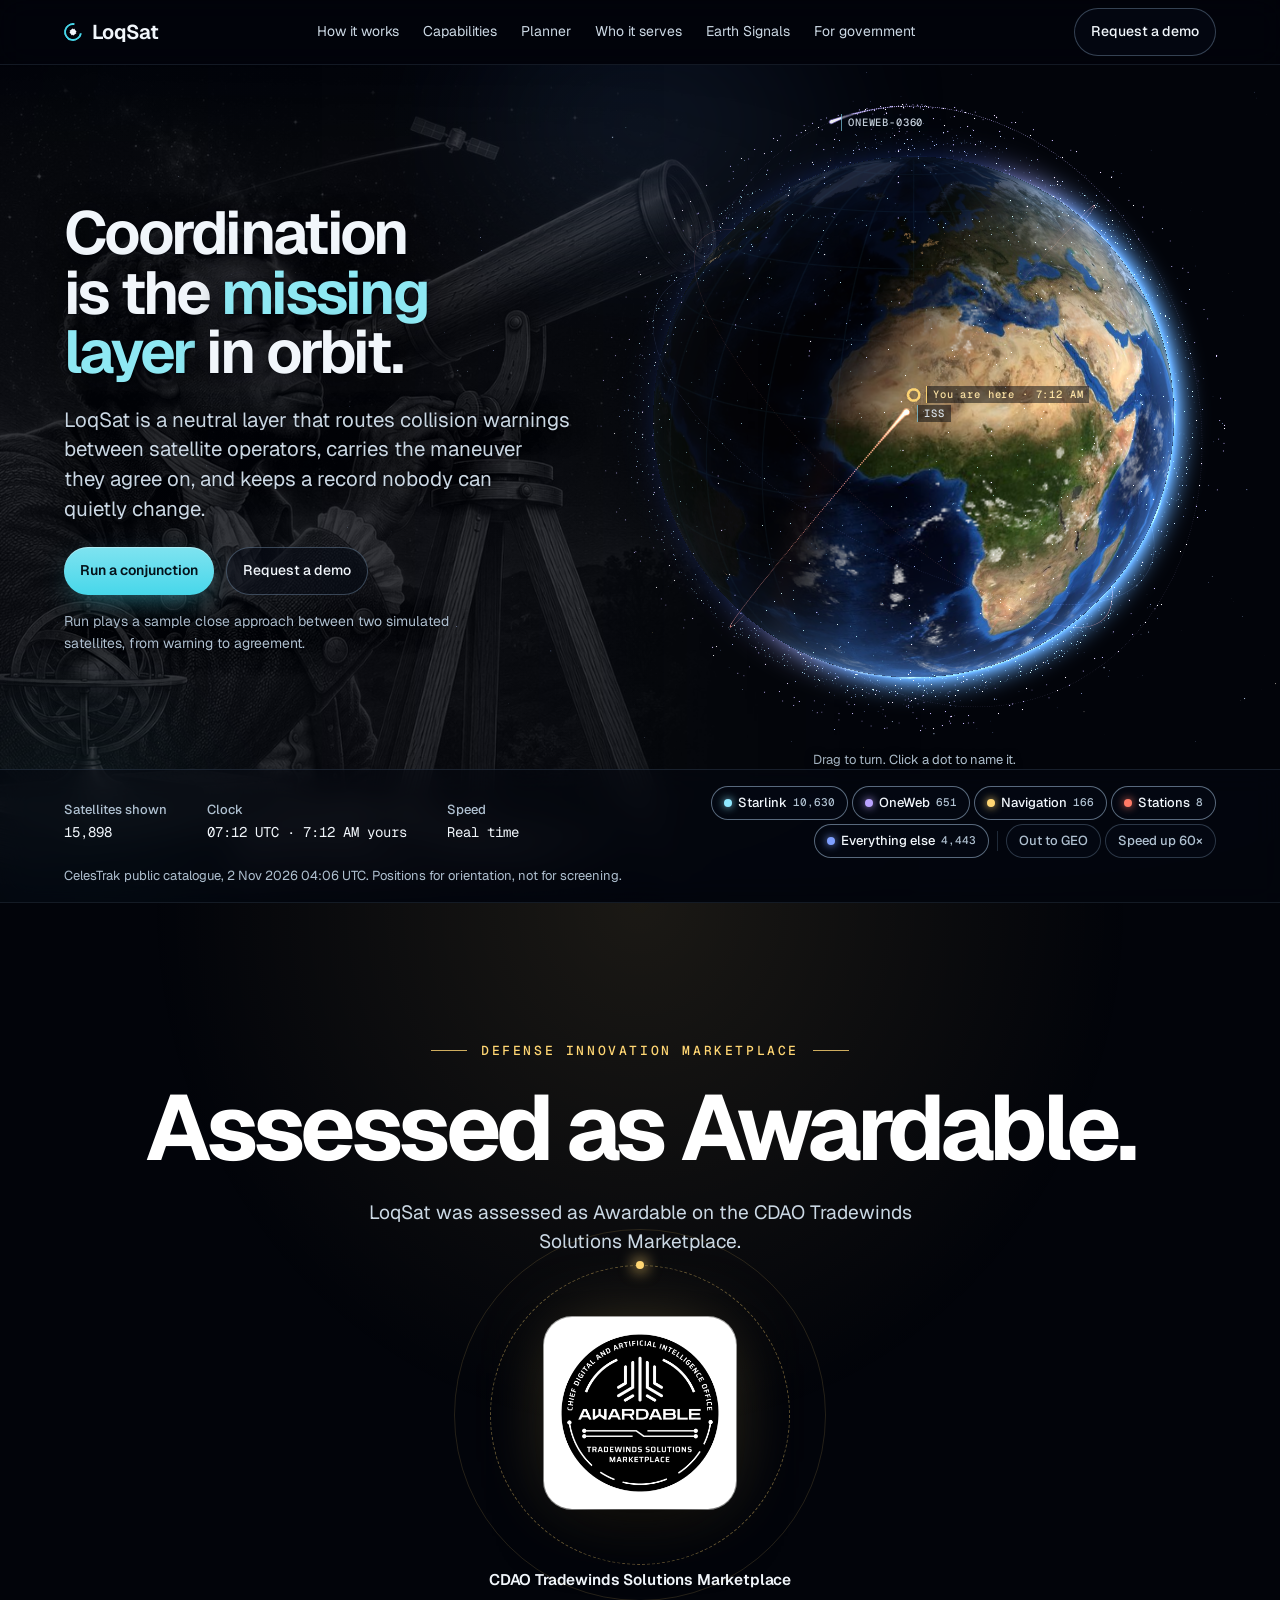
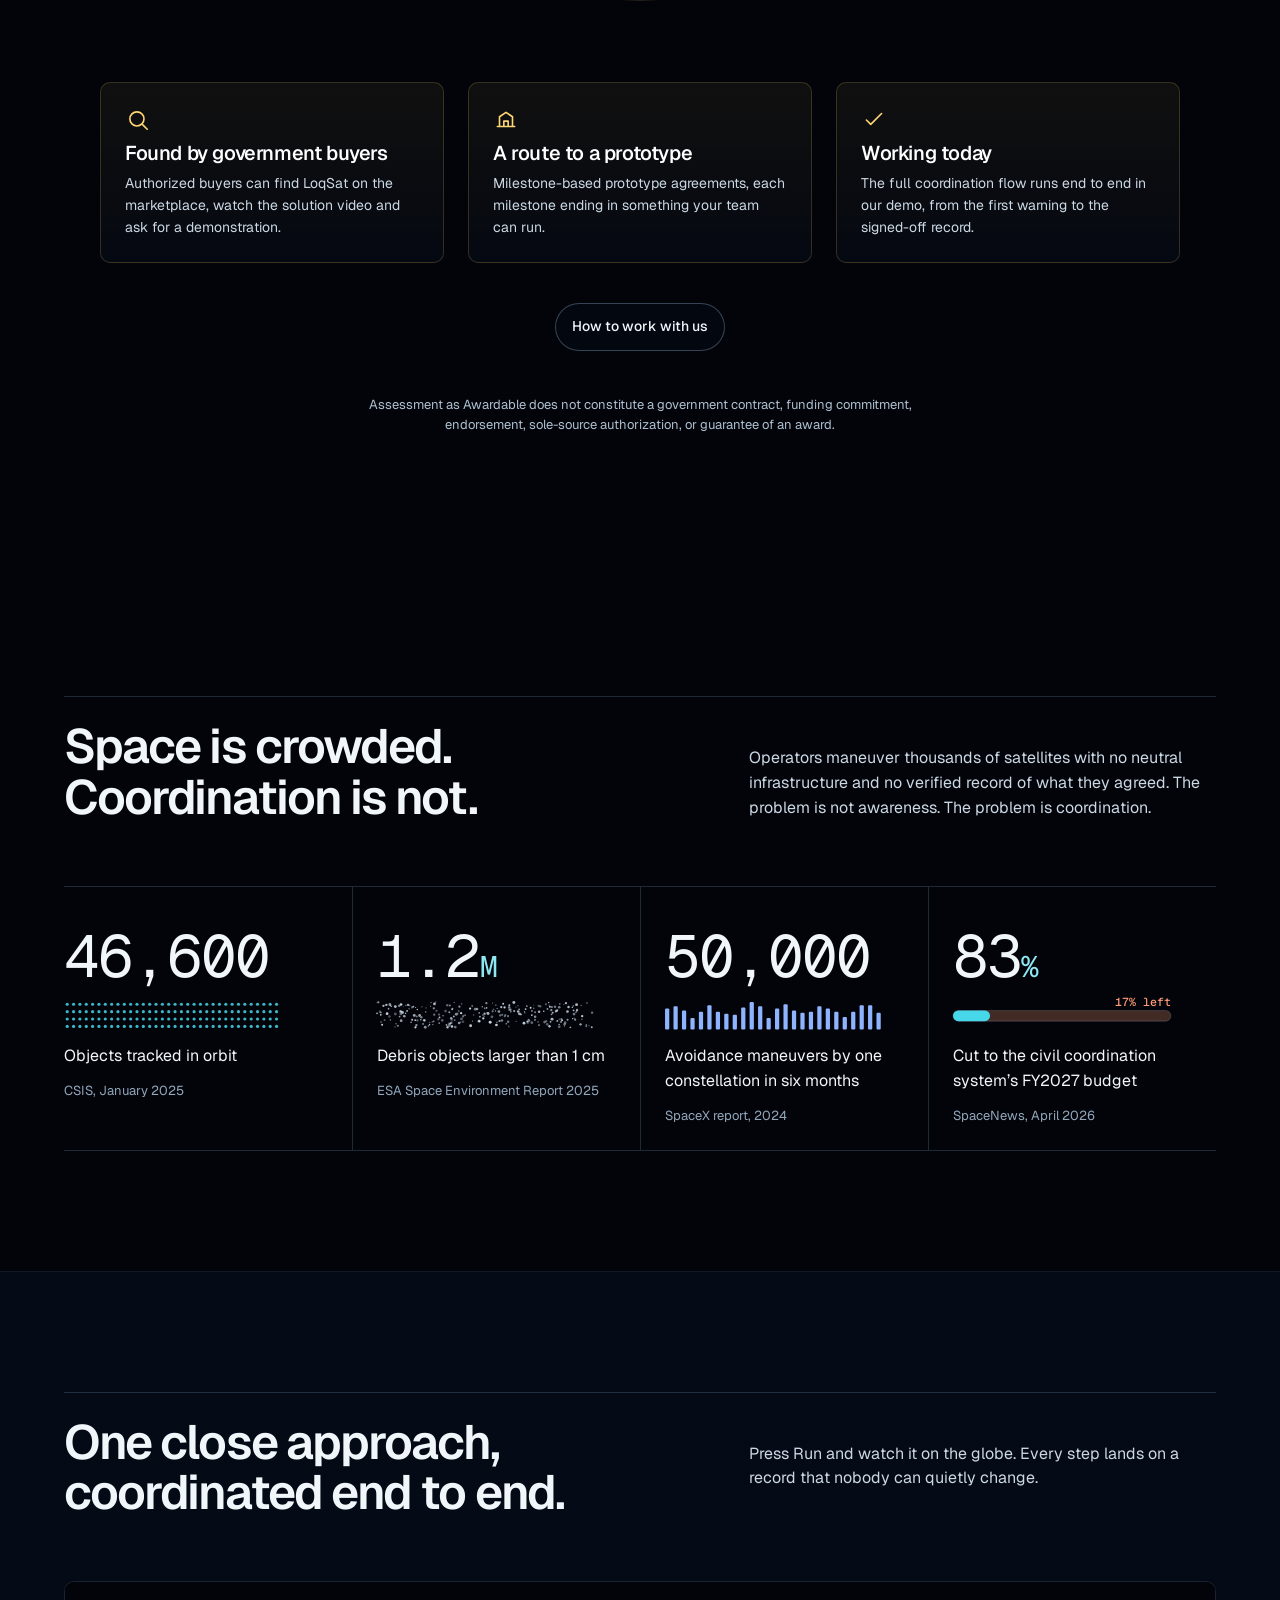
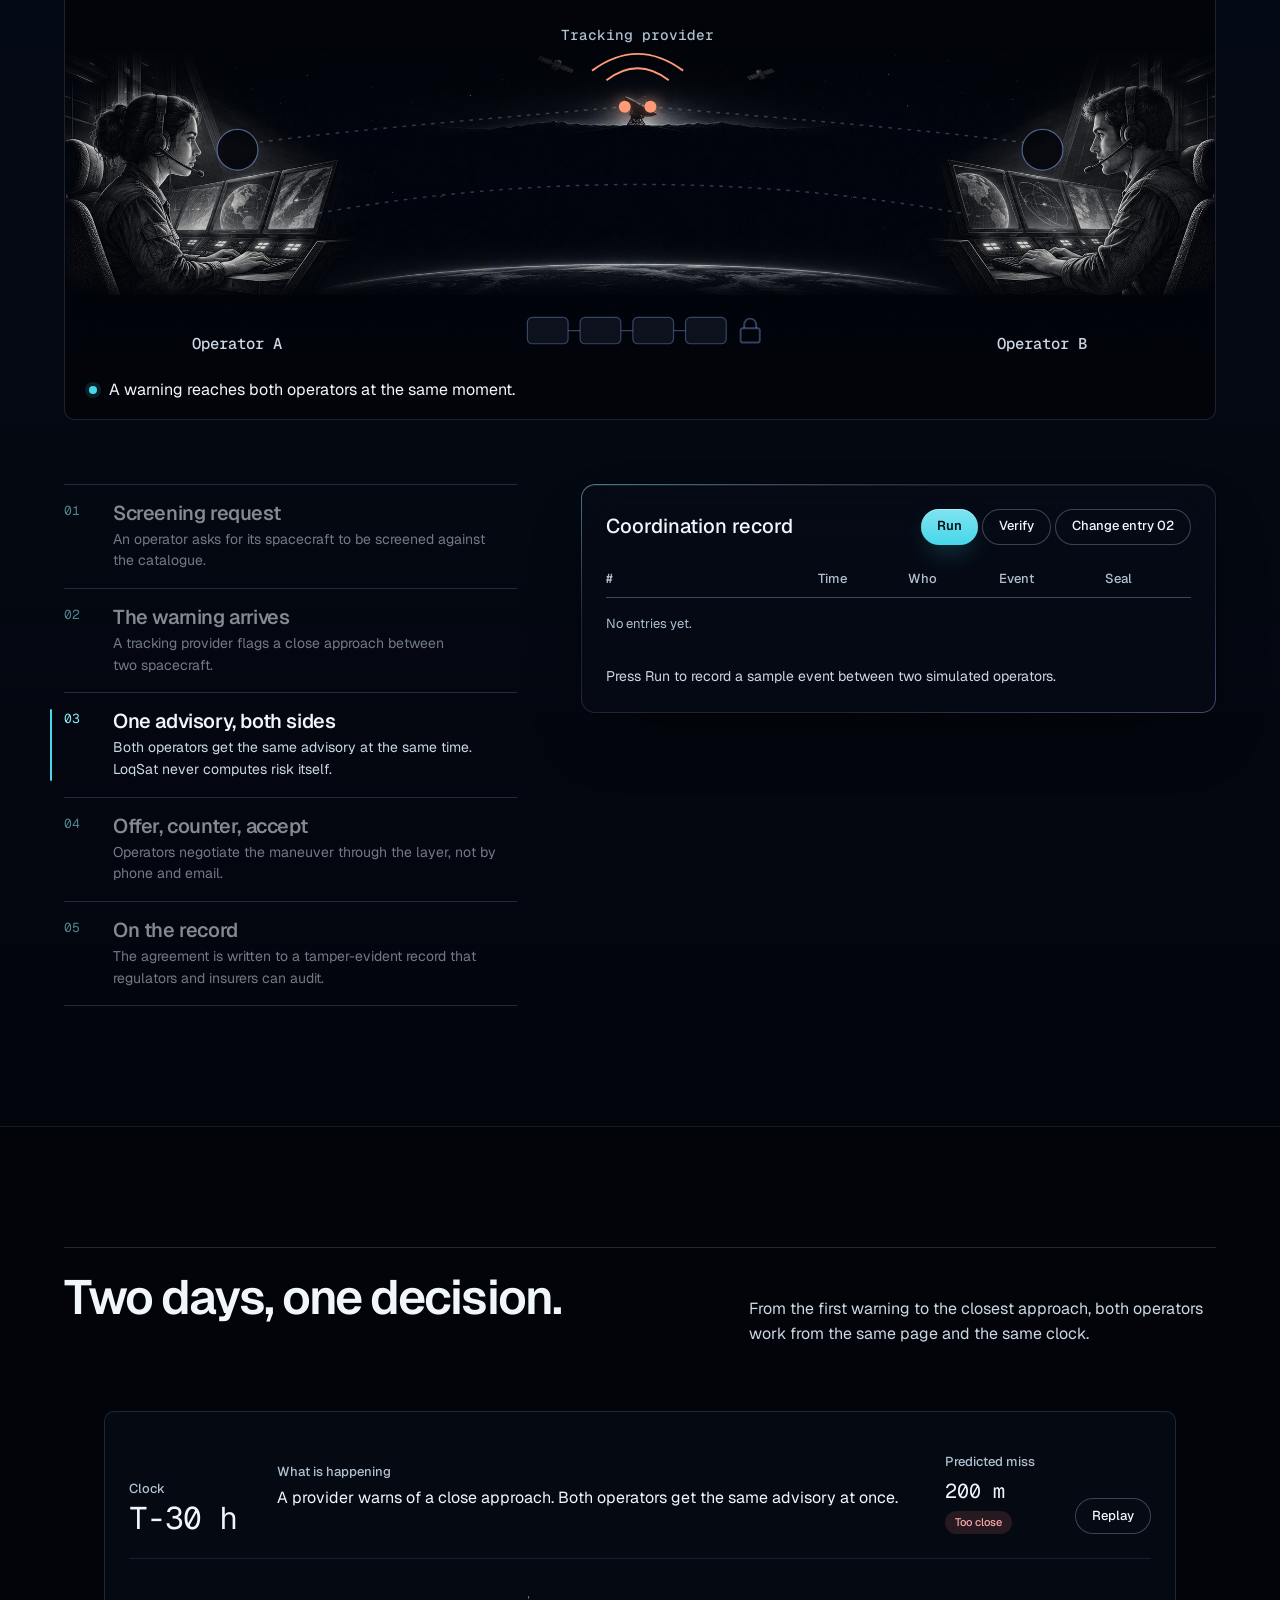
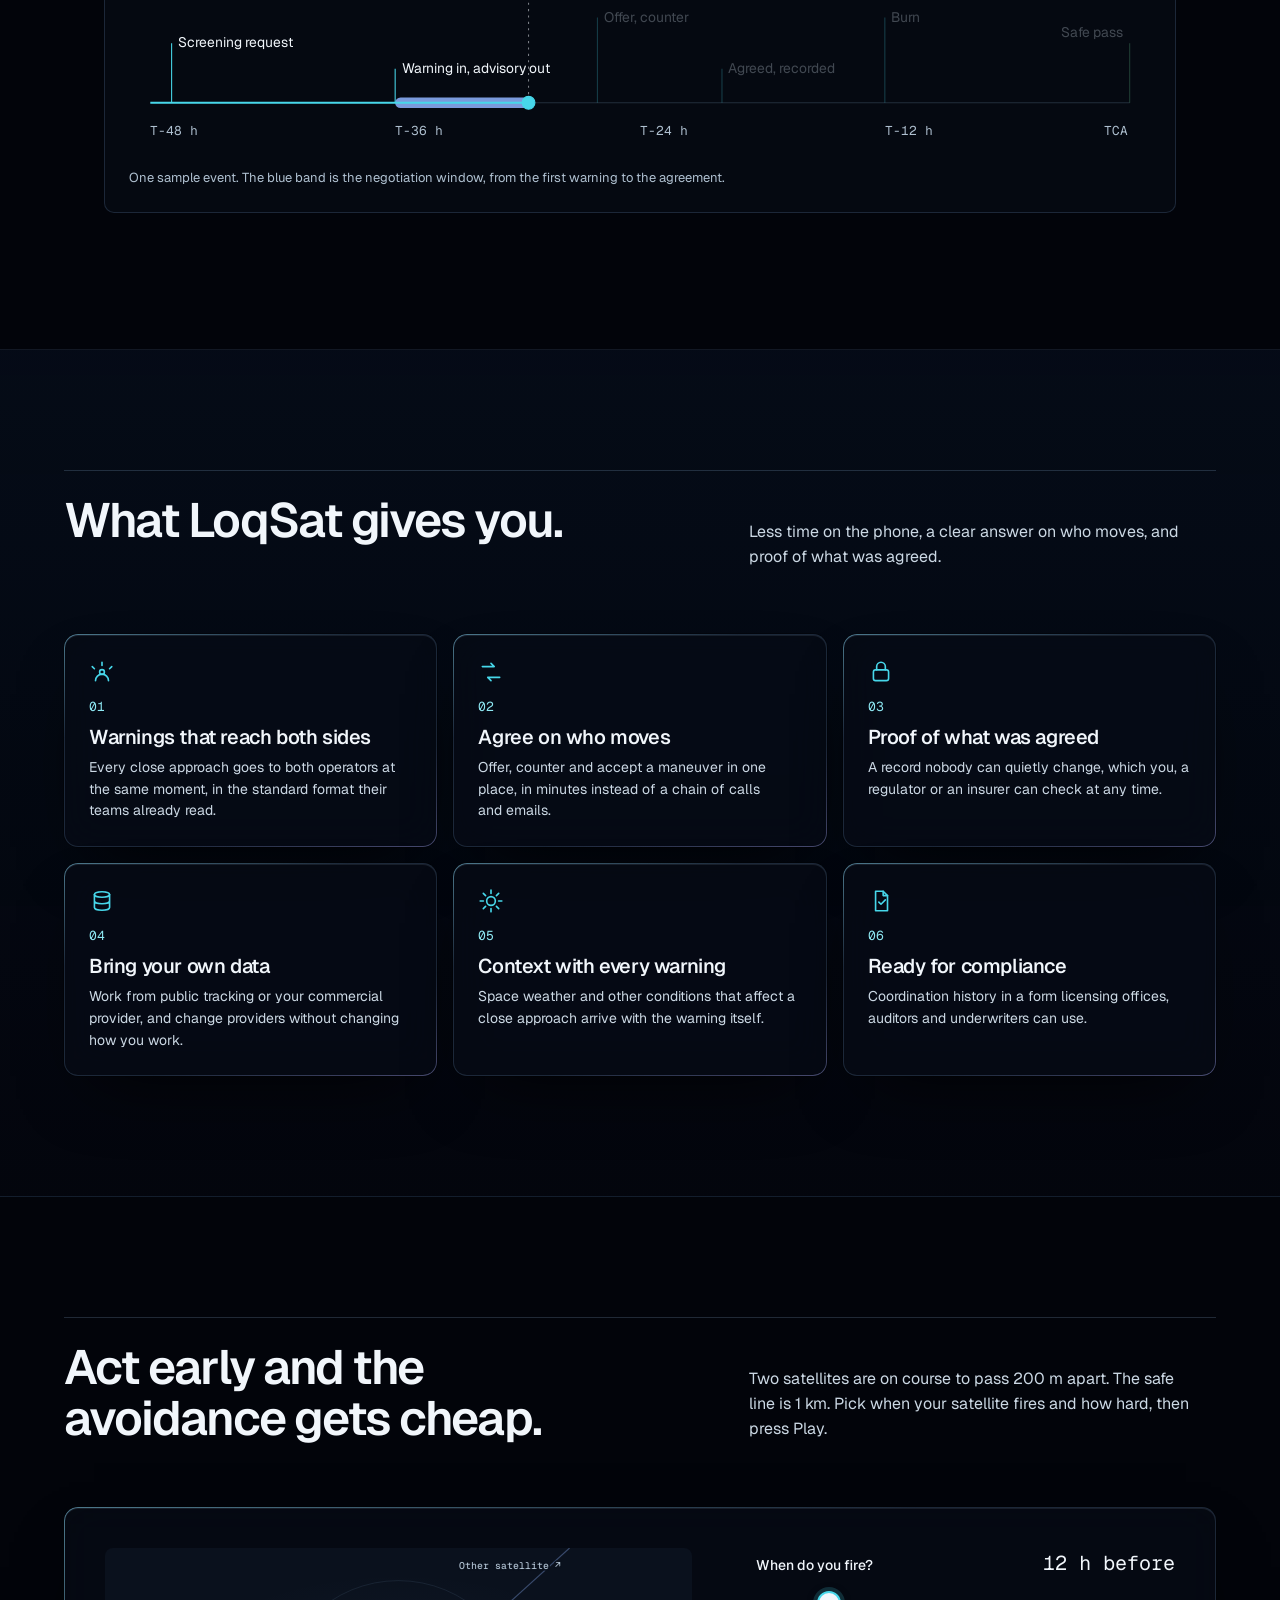
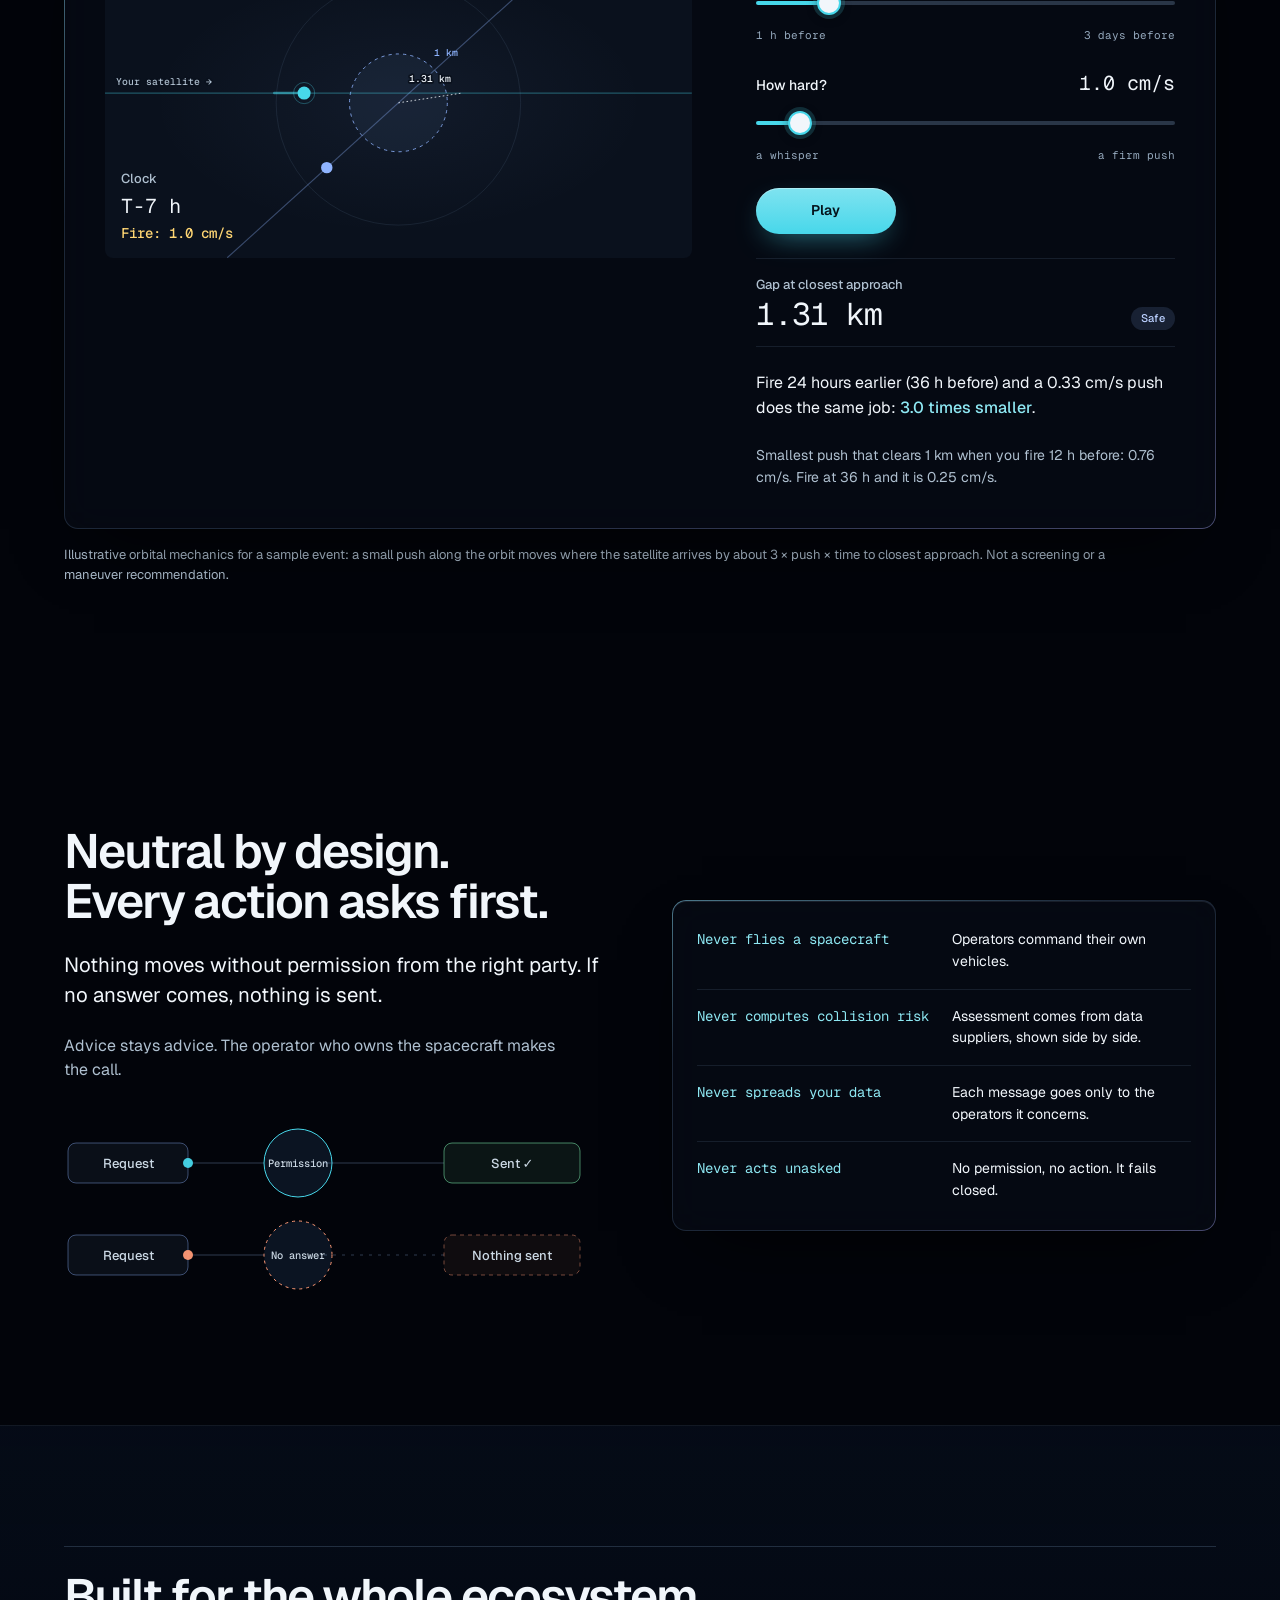
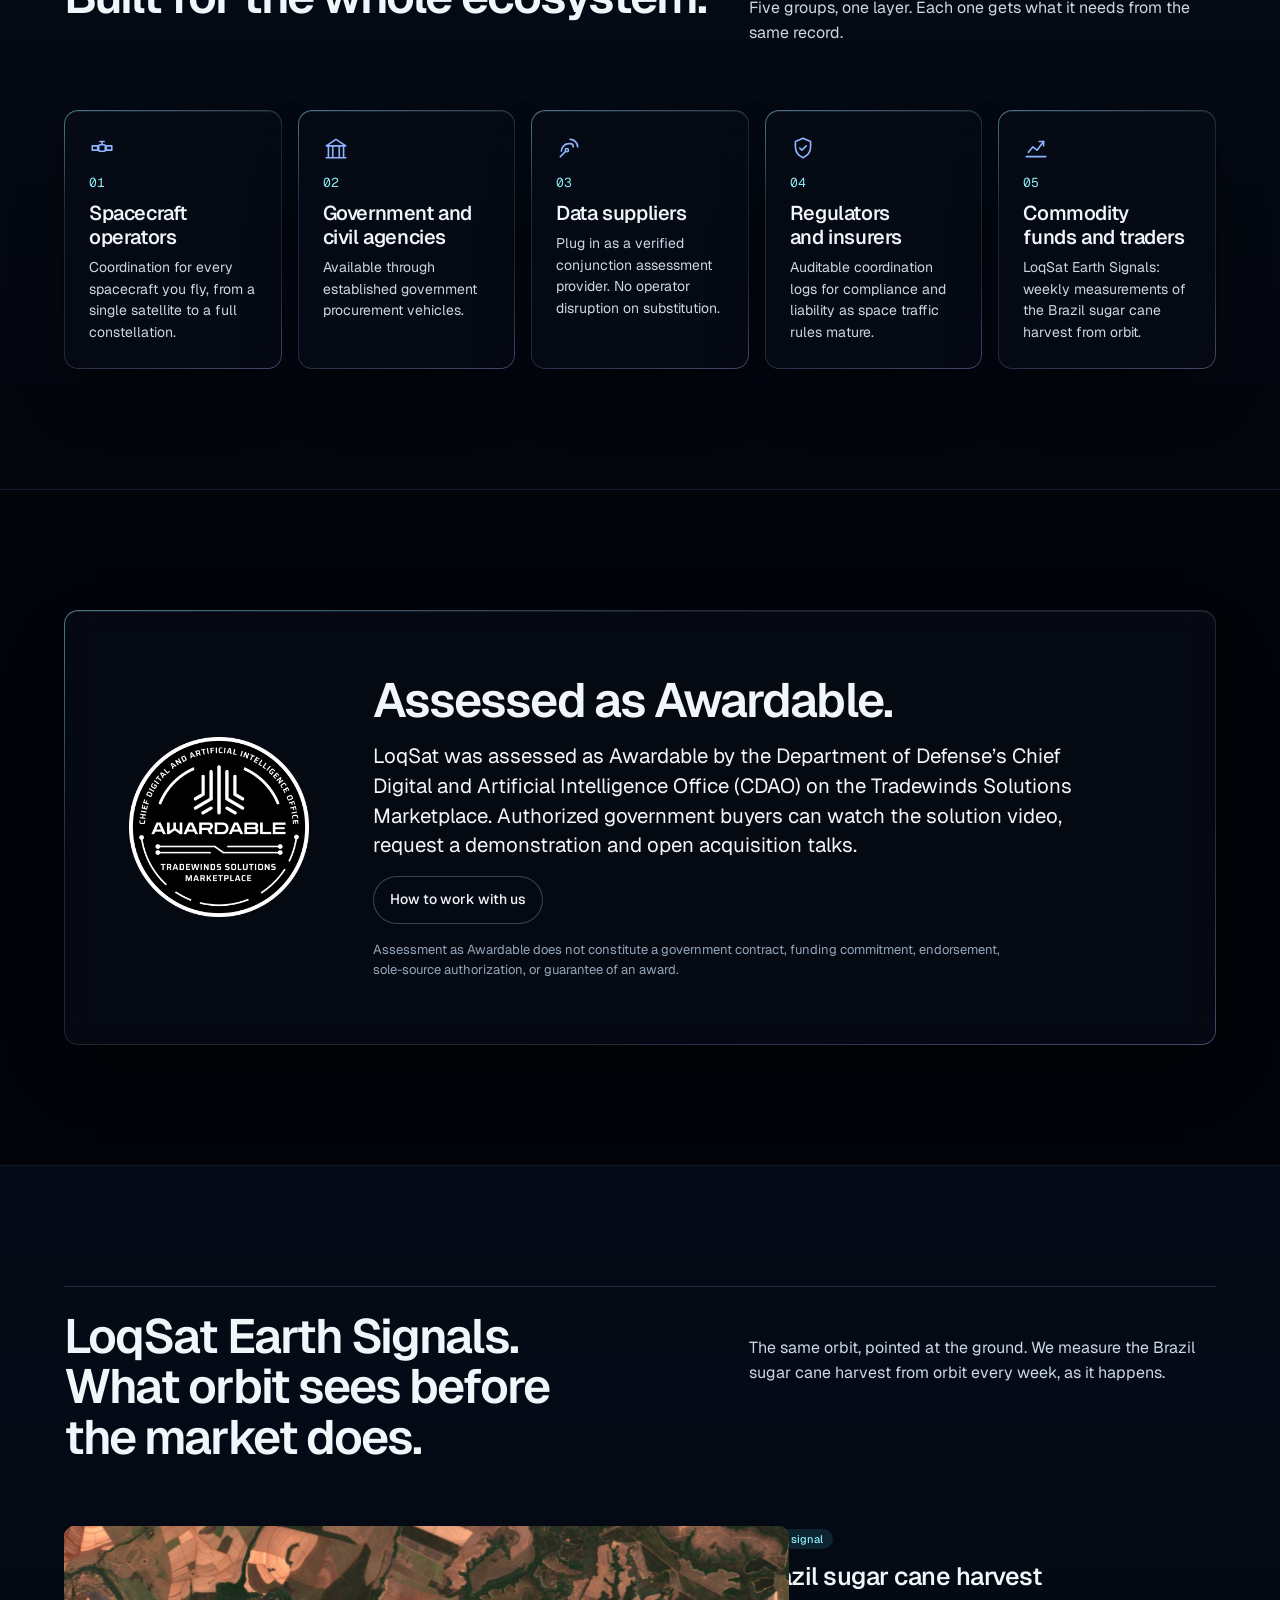
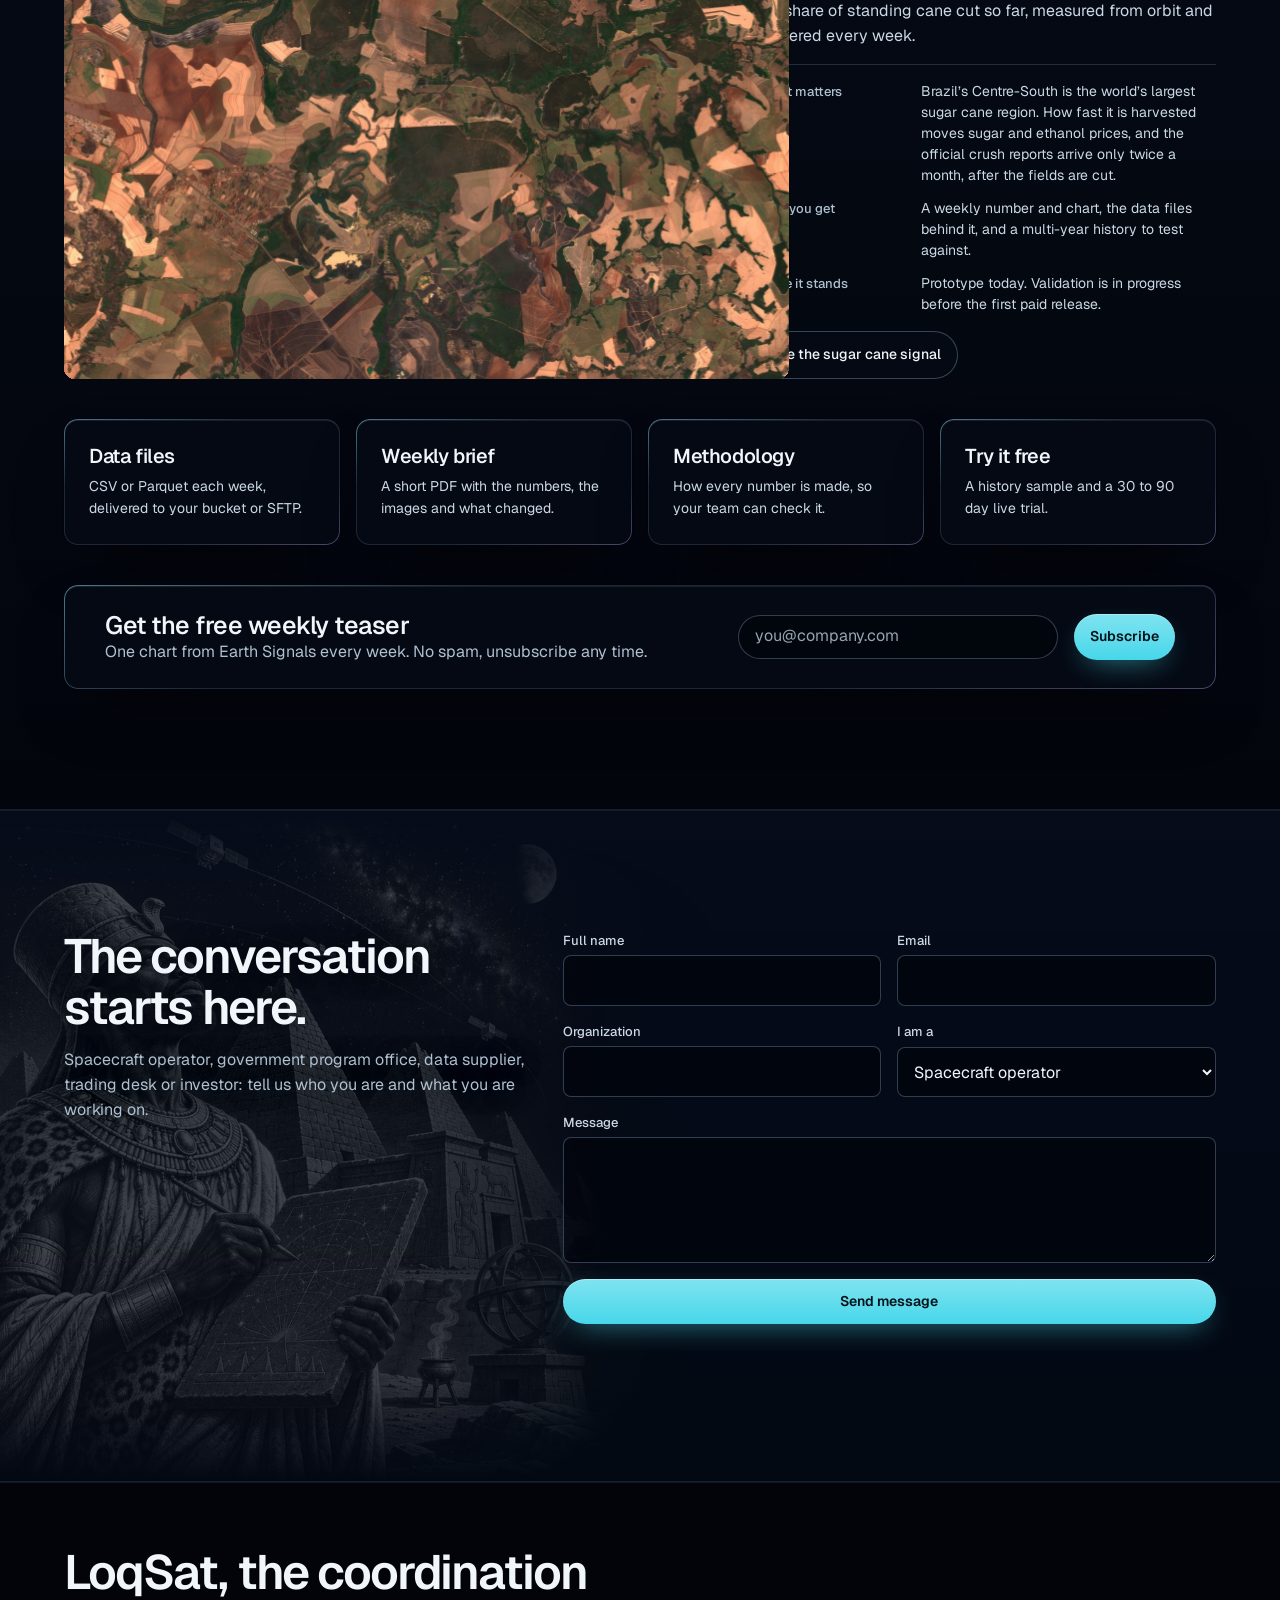
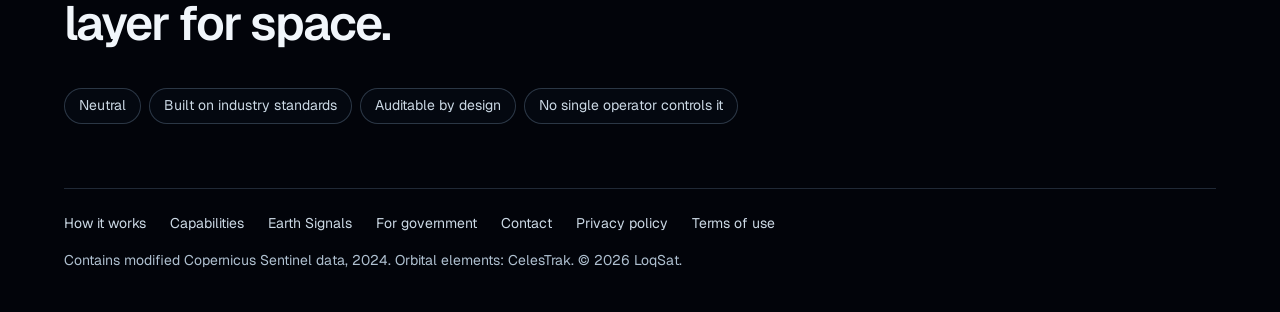
==== commit ccc73529: "Mobile: everything centred (loqsat-platform PR #26)" ====
--- a/index.html
+++ b/index.html
@@ -9,7 +9,7 @@
 <link rel="icon" href="favicon.svg" type="image/svg+xml">
 <link rel="icon" href="favicon.png" type="image/png" sizes="48x48">
 <link rel="apple-touch-icon" href="apple-touch-icon.png">
-<link rel="stylesheet" href="styles.css?v=5">
+<link rel="stylesheet" href="styles.css?v=6">
 <meta name="description" content="LoqSat is a neutral coordination layer for space. It routes collision warnings to both satellite operators at once, carries the maneuver they agree on, and keeps a tamper-evident record regulators and insurers can check.">
 <link rel="canonical" href="https://www.loqsat.com/">
 <meta name="robots" content="index, follow, max-image-preview:large">
--- a/styles.css
+++ b/styles.css
@@ -834,3 +834,81 @@
 #ops .who { fill: var(--color-ink-2); paint-order: stroke; stroke: #02040a; stroke-width: 4px; }
 #ops .provider text { paint-order: stroke; stroke: #02040a; stroke-width: 4px; }
 #ops .route { stroke: rgba(170, 205, 245, 0.28); }
+
+/* ===== phones: everything centred, symmetrical (founder, November 4, 2026) ===== */
+@media (max-width: 48rem) {
+  /* hero */
+  .hero-copy { text-align: center; justify-items: center; }
+  .hero h1, .hero-copy .lead, .run-note { margin-inline: auto; }
+  .hero-copy .actions { justify-content: center; }
+  .globe-wrap { justify-self: center; }
+  .globe-hint { text-align: center; }
+  .hero-bar .container { justify-items: center; text-align: center; }
+  .bar-stats { justify-content: center; justify-items: center; text-align: center; }
+  .bar-stats > div { justify-items: center; }
+  .hero-bar .chips { justify-content: center; }
+  .bar-note { text-align: center; }
+  /* section heads, page heads */
+  .section-head { grid-template-columns: minmax(0, 1fr); text-align: center; justify-items: center; }
+  .section-head h2, .section-head p { margin-inline: auto; }
+  .page-head .container { text-align: center; justify-items: center; }
+  .page-head .lead, .page-head h1 { margin-inline: auto; }
+  /* figures */
+  .figures > div, .figures--4 > div { text-align: center; justify-items: center; padding-inline: 0; }
+  .viz svg { margin-inline: auto; }
+  /* how it works */
+  .flow li { grid-template-columns: minmax(0, 1fr); text-align: center; justify-items: center; gap: var(--space-2xs); }
+  .ops-cap { justify-content: center; text-align: center; }
+  .ops-cap::before { display: none; }
+  .record-head { justify-content: center; text-align: center; }
+  .record .state { text-align: center; }
+  /* story */
+  .story-read { grid-template-columns: minmax(0, 1fr); text-align: center; justify-items: center; gap: var(--space-md); }
+  .story-read > div { justify-items: center; }
+  .timeline .cap { text-align: center; }
+  /* cards */
+  .cap-card, .who .card, .deliver .card, .award-facts > div { text-align: center; justify-items: center; }
+  .ic, .af-icon { margin-inline: auto; }
+  .ic svg, .af-icon svg { display: block; margin-inline: auto; }
+  /* planner */
+  .pl-side { text-align: center; }
+  .pl-side .slider-top { justify-content: space-between; text-align: left; }
+  .pl-play { justify-self: center; }
+  .pl-result { flex-direction: column; align-items: center; text-align: center; }
+  .pl-result > div { justify-items: center; }
+  .pl-clock { position: static; text-align: center; justify-items: center; margin-top: var(--space-sm); }
+  .js .flow.live li::before { left: 50%; right: auto; top: 0; bottom: auto; width: 48px; height: 2px; margin-left: -24px; transform: scaleX(0); transform-origin: center; }
+  .js .flow.live li.on::before { transform: scaleX(1); }
+  .planner-early, .planner-min, .planner-note { margin-inline: auto; text-align: center; }
+  /* neutral */
+  .split-copy { text-align: center; justify-items: center; }
+  .split-copy .lead, .split-copy p { margin-inline: auto; }
+  .gate { margin-inline: auto; display: block; }
+  .principles li { text-align: center; justify-items: center; }
+  /* awardable */
+  .award, .award.card { grid-template-columns: minmax(0, 1fr); justify-items: center; text-align: center; }
+  .award .body { justify-items: center; }
+  .award .fine { margin-inline: auto; }
+  /* earth signals */
+  .signal-list { align-items: center; text-align: center; }
+  .signal-points div { grid-template-columns: minmax(0, 1fr); justify-items: center; text-align: center; gap: var(--space-2xs); }
+  .signal-list > .btn { align-self: center; }
+  .newsletter { grid-template-columns: minmax(0, 1fr); text-align: center; justify-items: center; }
+  .newsletter input { width: 100%; }
+  .chart .readout, .chart figcaption { text-align: center; }
+  /* rows and steps (government, signals) */
+  .rows > div { grid-template-columns: minmax(0, 1fr); text-align: center; gap: var(--space-xs); }
+  .steps li { text-align: center; justify-items: center; }
+  /* contact */
+  .close .container { grid-template-columns: minmax(0, 1fr); }
+  .close .container > div:first-child { text-align: center; justify-items: center; }
+  .close .container > div:first-child .muted { margin-inline: auto; }
+  .close .container > div:last-child { justify-self: center; }
+  .form .field.wide .btn { width: 100%; }
+  /* footer */
+  .footer .container { text-align: center; }
+  .footer .letter { margin-inline: auto; }
+  .pillars { justify-content: center; }
+  .footer .cols { justify-content: center; text-align: center; }
+  .footer .cols ul { justify-content: center; }
+}
